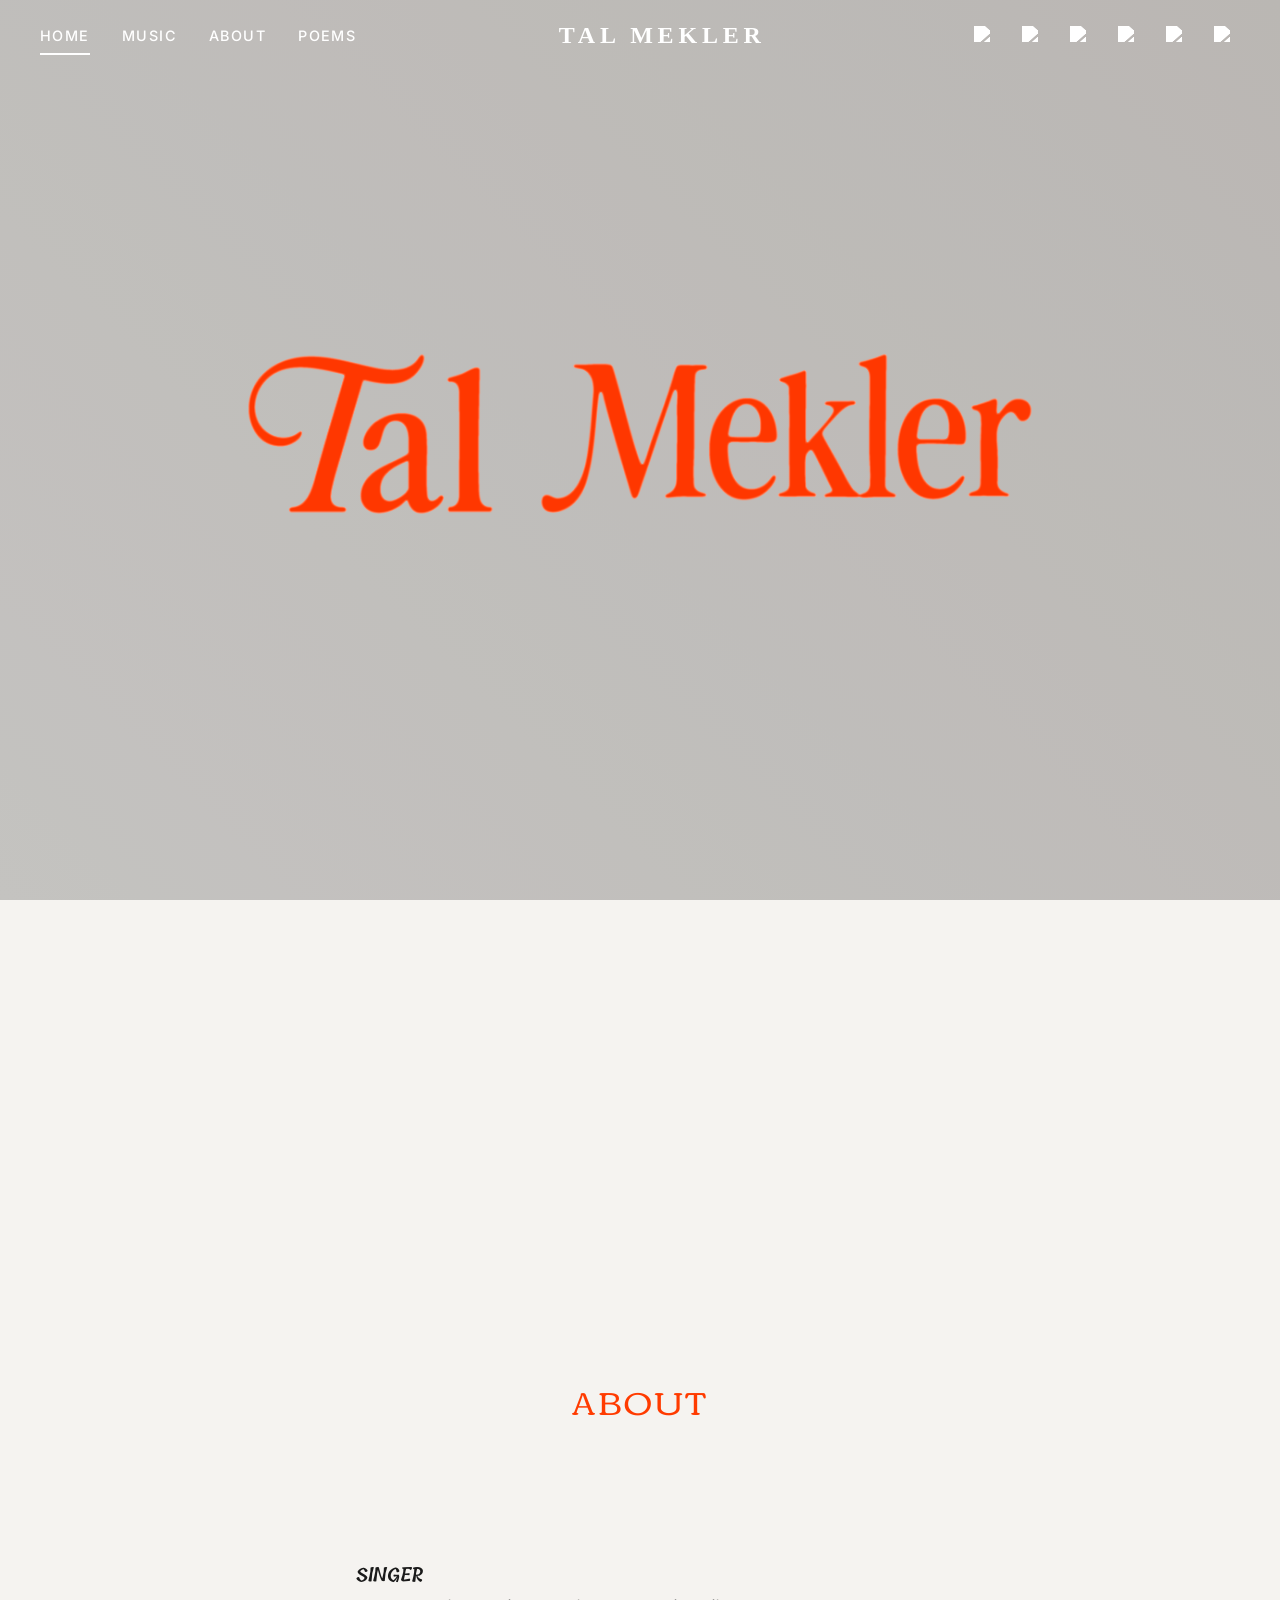
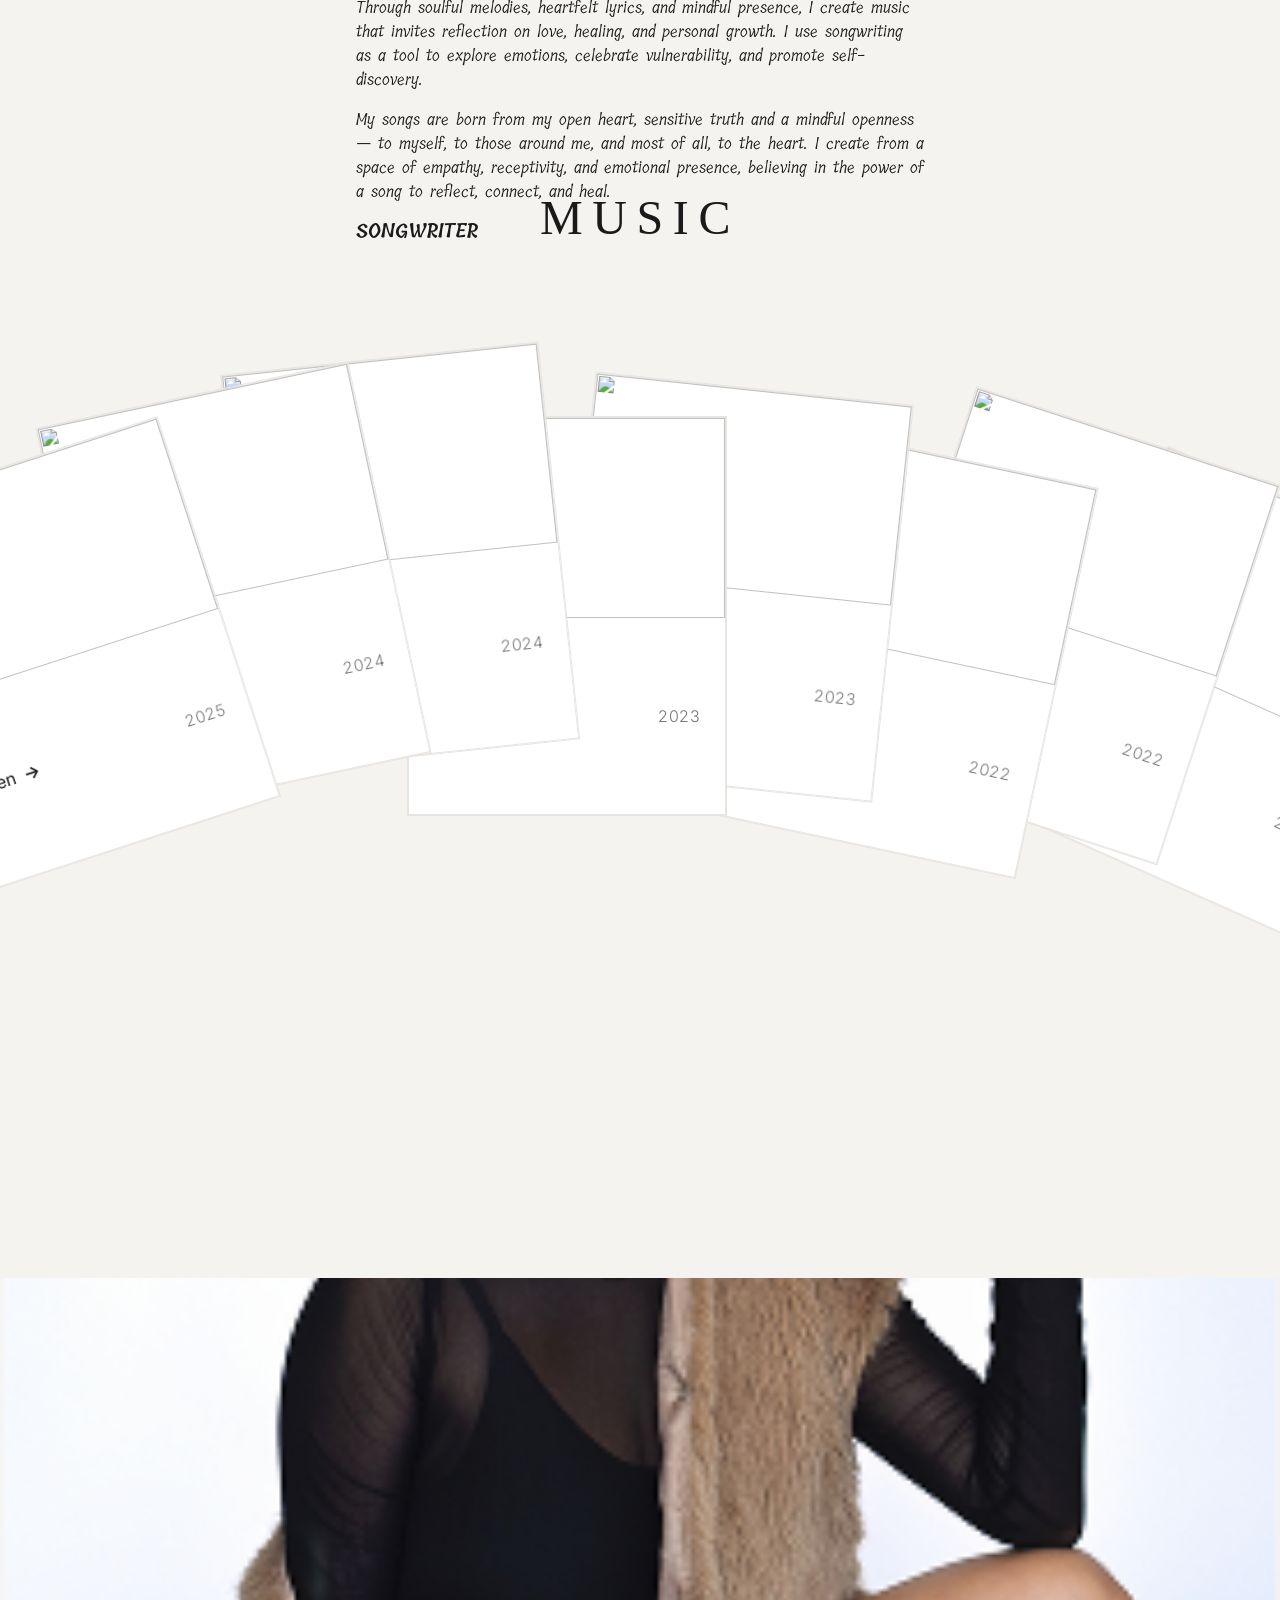
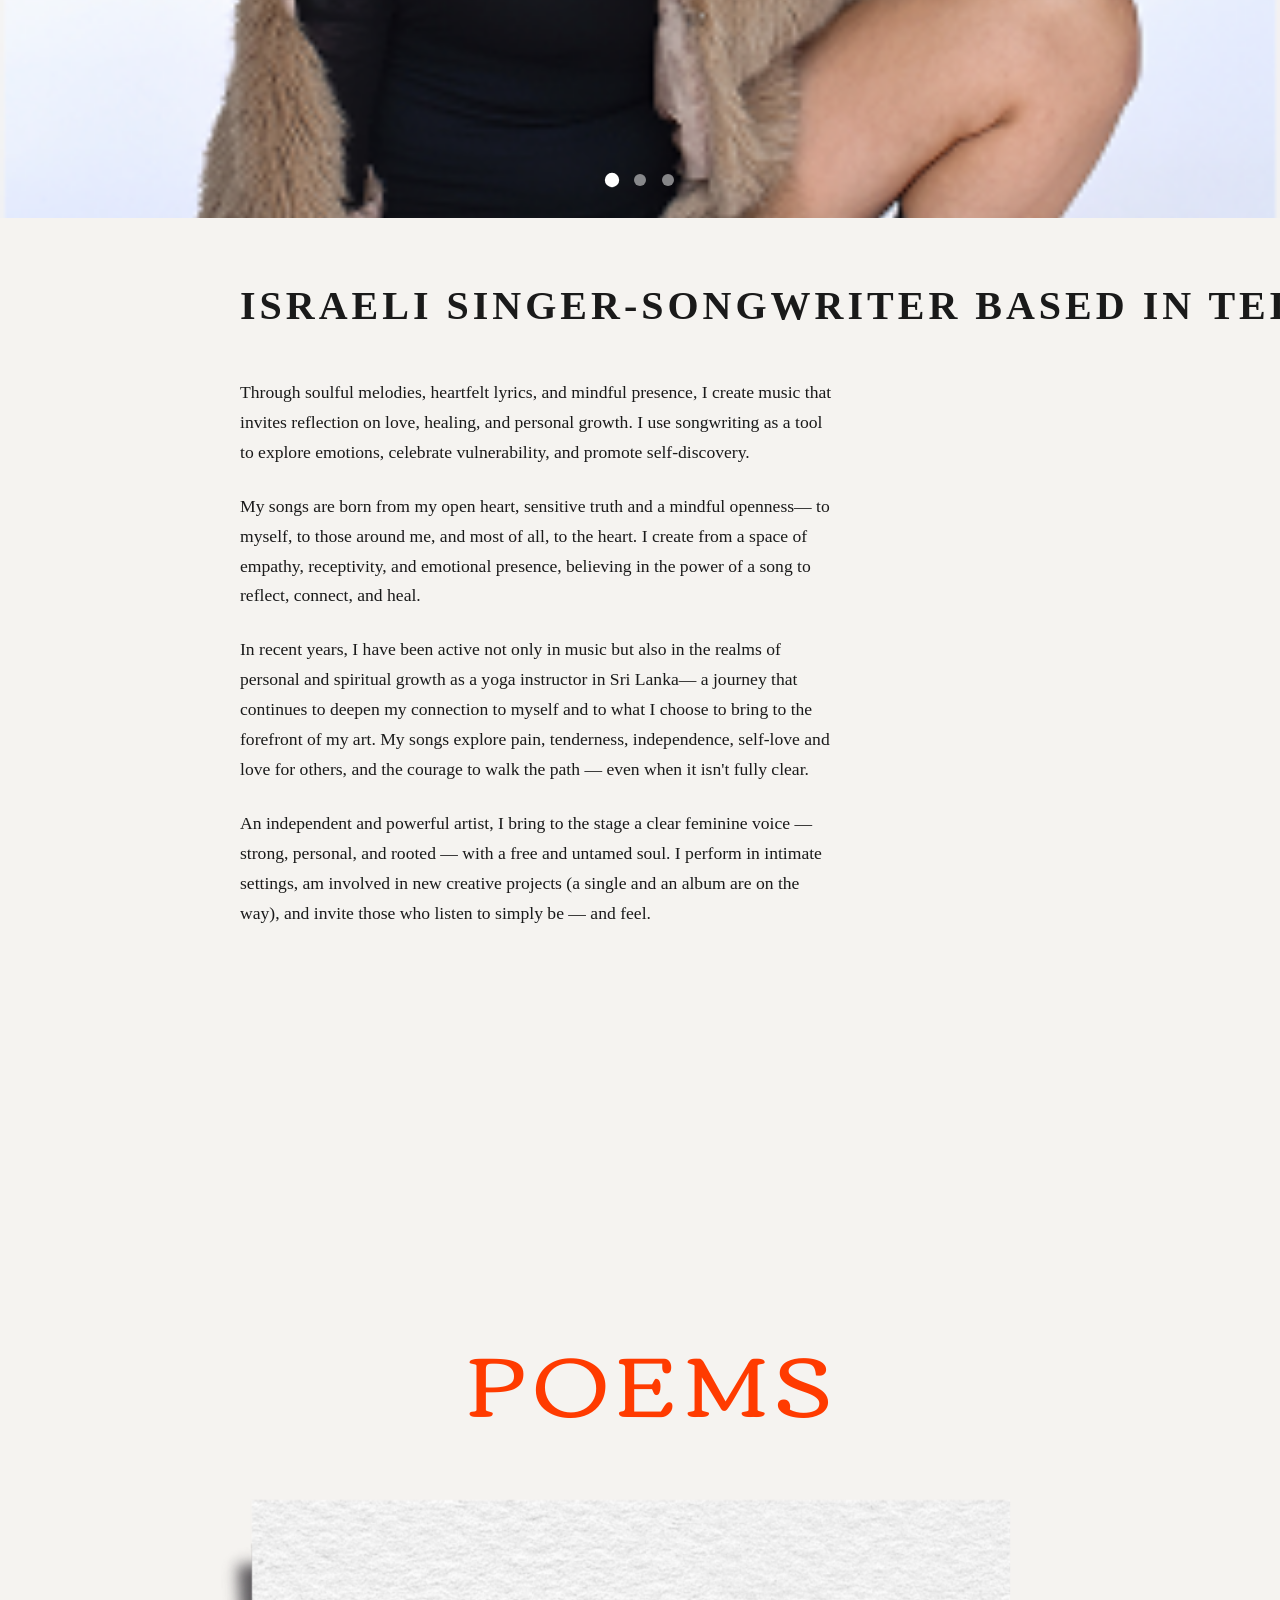
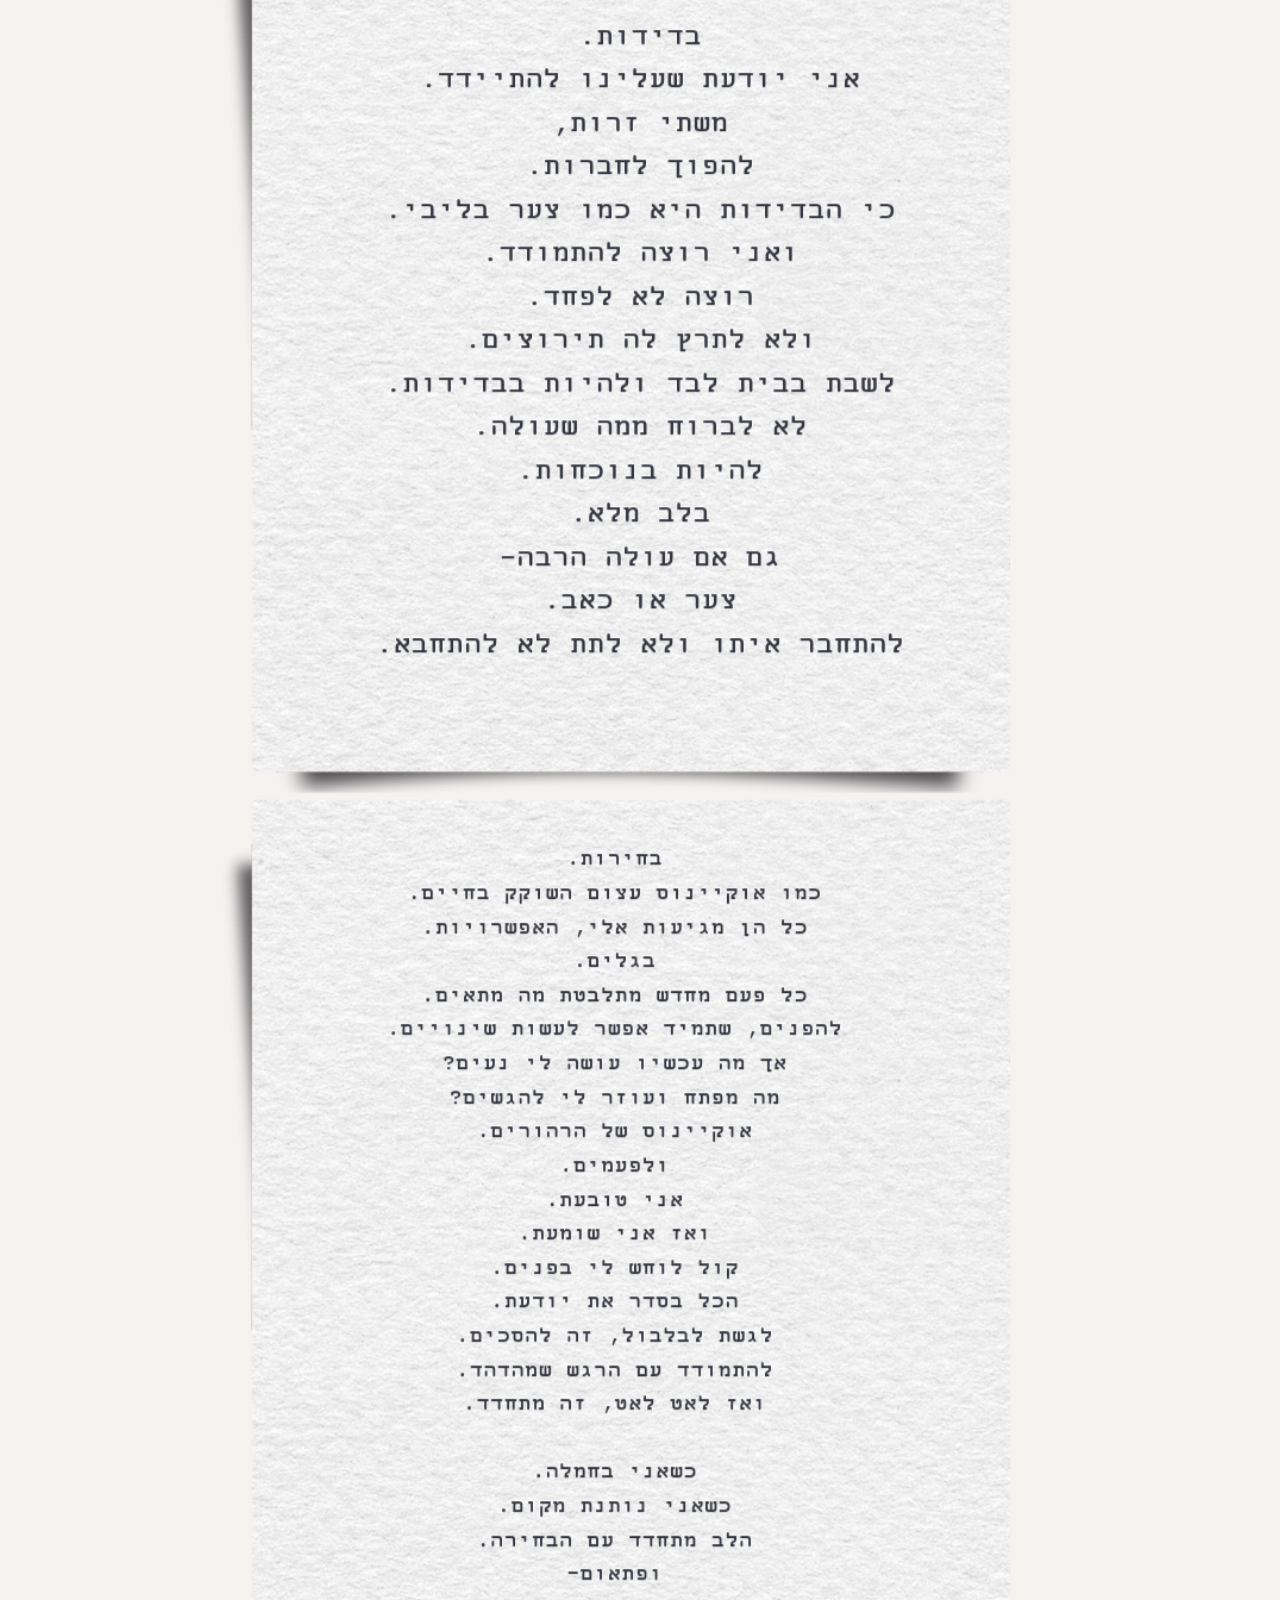
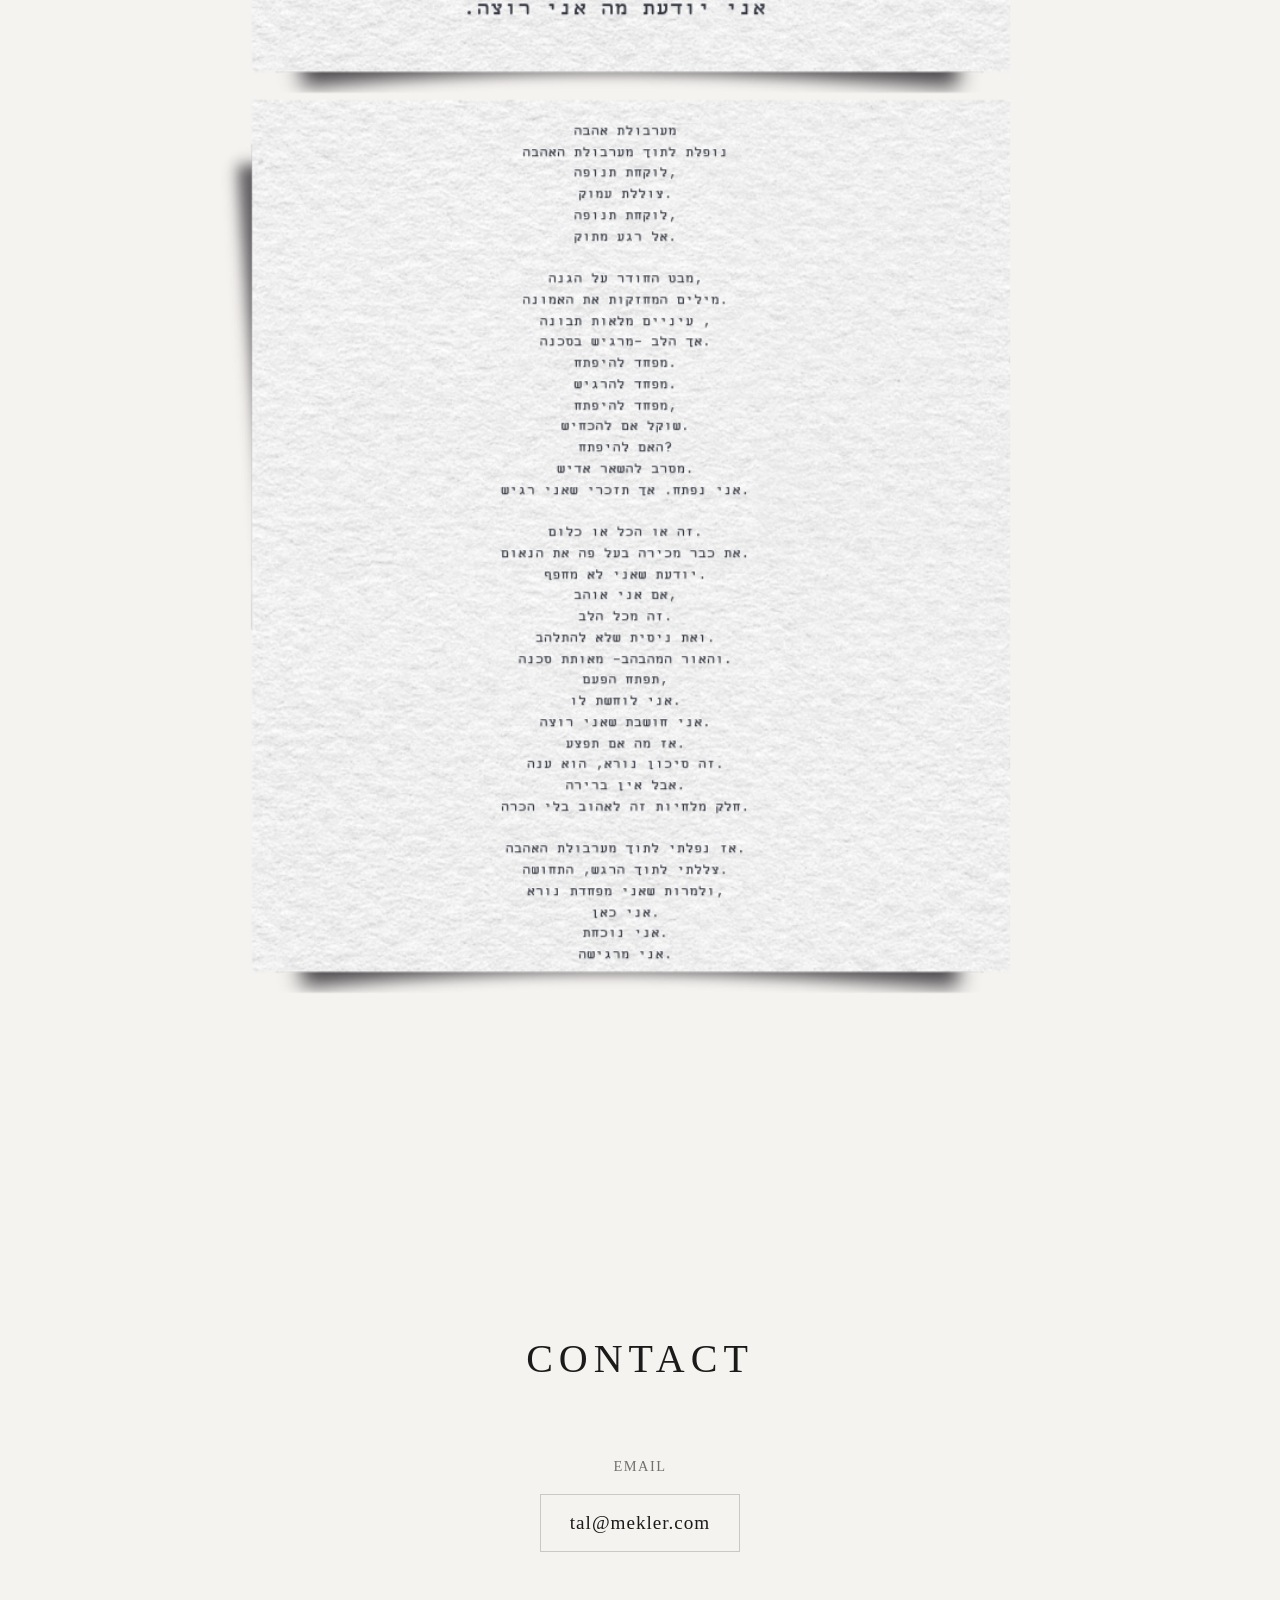
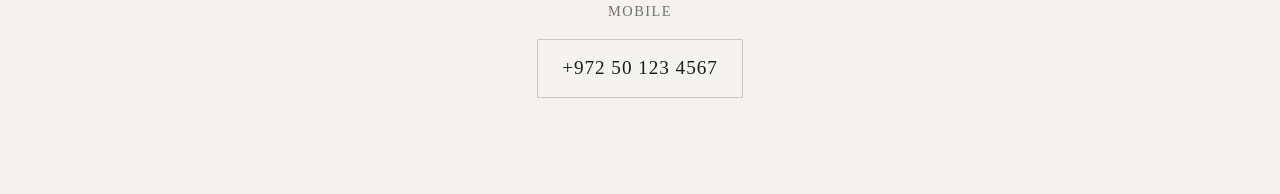
==== index.html @ 90248265 "Add mobile about section with carousel and text styling according to specifications" ====
<!DOCTYPE html>
<html lang="en">
<head>
    <meta charset="UTF-8">
    <meta name="viewport" content="width=device-width, initial-scale=1.0">
    <title>freddy piza - Official Website</title>
    <!-- Updated title for automatic deployment test -->
    <link rel="stylesheet" href="styles.css">
    <link rel="preconnect" href="https://fonts.googleapis.com">
    <link rel="preconnect" href="https://fonts.gstatic.com" crossorigin>
    <link href="https://fonts.googleapis.com/css2?family=Inter:wght@300;400;500;600&display=swap" rel="stylesheet">
    <link href="https://fonts.googleapis.com/css2?family=Corben:wght@400;700&display=swap" rel="stylesheet">
    <link href="https://fonts.googleapis.com/css2?family=Tillana:wght@400;500;600;700&display=swap" rel="stylesheet">
    <link rel="icon" href="data:image/svg+xml,<svg xmlns='http://www.w3.org/2000/svg' viewBox='0 0 100 100'><text y='0.9em' font-size='90'>🎵</text></svg>">
    <!-- Critical hero image preloading -->
    <link rel="preload" href="./hero image/hero.svg" as="image" type="image/svg+xml" fetchpriority="high">
    <link rel="dns-prefetch" href="https://cdn.prod.website-files.com">
    <link rel="dns-prefetch" href="https://fonts.googleapis.com">
    <link rel="dns-prefetch" href="https://fonts.gstatic.com">
    <!-- Critical CSS for immediate hero display -->
    <style>
        .hero-image {
            height: 100vh;
            position: sticky;
            top: 0;
            background-image: url("./hero image/hero.svg");
            background-position: center;
            background-repeat: no-repeat;
            background-size: cover;
            display: flex;
            flex-direction: column;
            justify-content: center;
            align-items: center;
            z-index: 1;
            opacity: 1;
            will-change: auto;
            transform: translateZ(0);
            backface-visibility: hidden;
            /* Ensure immediate rendering */
            contain: layout style paint;
            isolation: isolate;
        }
        .hero-content {
            display: flex;
            flex-direction: column;
            align-items: center;
            justify-content: center;
            height: 100%;
            width: 100%;
            z-index: 3;
            position: relative;
            opacity: 1;
            transform: translate3d(0px, 0px, 0px) scale3d(1, 1, 1) rotateX(0deg) rotateY(0deg) rotateZ(0deg) skew(0deg, 0deg);
        }
        /* Ensure hero image is always visible */
        .hero-section {
            height: 150vh;
            position: relative;
            overflow: hidden;
        }
    </style>
</head>
<body>
    <!-- Sticky Navigation Bar -->
    <nav class="sticky-nav">
        <div class="nav-container">
            <div class="nav-left">
                <a href="#home" class="nav-link active">Home</a>
                <a href="#MUSIC" class="nav-link">Music</a>
                <a href="#about" class="nav-link">About</a>
                <a href="#poems" class="nav-link">Poems</a>
            </div>
            <div class="nav-center">
                <h1 class="artist-name">TAL MEKLER</h1>
            </div>
            <div class="nav-right">
                <a href="#" class="social-icon">
                    <img src="https://cdn.prod.website-files.com/65c639f68821fe3493c0df19/65c6679f077d747b90c12fae_instagram_icon.svg" alt="Instagram">
                </a>
                <a href="#" class="social-icon">
                    <img src="https://cdn.prod.website-files.com/65c639f68821fe3493c0df19/65c6677b2229a32dd13d156b_twitter_icon.svg" alt="Twitter">
                </a>
                <a href="#" class="social-icon">
                    <img src="https://cdn.prod.website-files.com/65c639f68821fe3493c0df19/65c6675044930d0d61b9eba4_facebook_icon.svg" alt="Facebook">
                </a>
                <a href="#" class="social-icon">
                    <img src="https://cdn.prod.website-files.com/65c639f68821fe3493c0df19/65c6677fddd641520764af61_spotify_icon.svg" alt="Spotify">
                </a>
                <a href="#" class="social-icon">
                    <img src="https://cdn.prod.website-files.com/65c639f68821fe3493c0df19/65c6677bf9d5255453602b91_itunes_icon.svg" alt="Apple Music">
                </a>
                <a href="#" class="social-icon">
                    <img src="https://cdn.prod.website-files.com/65c639f68821fe3493c0df19/65cc7f2409715875dcc1045e_youtube_icon.svg" alt="YouTube">
                </a>
            </div>
        </div>
    </nav>

    <!-- Mobile Hamburger Menu - Moved outside hero section -->
    <div class="mobile-menu-toggle">
        <div class="hamburger">
            <span></span>
            <span></span>
            <span></span>
        </div>
    </div>
    
    <!-- Mobile Menu Overlay -->
    <div class="mobile-menu-overlay">
        <div class="mobile-menu-content">
            <a href="#MUSIC" class="mobile-nav-link">MUSIC</a>
            <a href="#about" class="mobile-nav-link">ABOUT</a>
            <a href="#poems" class="mobile-nav-link">POEMS</a>
            <a href="#contact" class="mobile-nav-link">CONTACT</a>
        </div>
    </div>

    <div class="hero-section" id="home">
        <div class="hero-image">
            <div class="hero-content">
                <img src="./Logo/SVG/Asset 1.svg" alt="Logo" class="hero-logo">
            </div>
        </div>
    </div>

    <!-- Removed spacer to bring music section closer -->

    <div class="content-section">
        <!-- New Clean Mobile Music Section - MOVED OUTSIDE -->
        <div class="mobile-music-section">
            <h2 class="mobile-music-title">MUSIC</h2>
            <div class="mobile-music-grid">
                
                <div class="mobile-music-card">
                    <a href="https://open.spotify.com/album/5uRY0boZn48gDio0ASlgI0" target="_blank">
                        <img src="https://cdn.prod.website-files.com/62e02f1962b5dd5bf1c2ba38/66b60ed0fb0e20c09609bb0e_CH-96Months-Front-web.jpg" alt="96 Months Album">
                    </a>
                </div>
                <div class="mobile-music-card">
                    <a href="https://open.spotify.com/album/3VI38DDpgfFMVPrUi69V5B" target="_blank">
                        <img src="https://cdn.prod.website-files.com/62e02f1962b5dd5bf1c2ba38/66a23d4f067ebc818bfc2ad9_lovers-past-life.jpg" alt="Lovers Past Life Album">
                    </a>
                </div>
                <div class="mobile-music-card">
                    <a href="https://open.spotify.com/album/3XDtRvXV5DR1xZfvcneG2C" target="_blank">
                        <img src="https://cdn.prod.website-files.com/62e02f1962b5dd5bf1c2ba38/64c3c1a626d94eb6dff74bb5_CH-Desire-Art-Master.jpg" alt="Desire Album">
                    </a>
                </div>
                <div class="mobile-music-card">
                    <a href="https://open.spotify.com/album/22UyygZceCIfoE0RhENgKx?referral=labelaffiliate&utm_source=1011lwCJzWy4&utm_medium=Sony_SonyMusicUK&utm_campaign=labelaffiliate" target="_blank">
                        <img src="https://cdn.prod.website-files.com/62e02f1962b5dd5bf1c2ba38/640a94156a37cb39fc084686_CH-Miracle-Art-Website.jpg" alt="Miracle Album">
                    </a>
                </div>
                <div class="mobile-music-card">
                    <a href="https://linkfire.prf.hn/click/camref:1100lpG3g/pubref:Calvin+Harris%3BCalvinHarris.lnk.to%2FFWBV2%3B8f7439d4ab8691a738017bd5554865b2/sportifyurl:http%3A%2F%2Fopen.spotify.com%2Falbum%2F49DV9eFp2xTdtO7veew5xS/destination:http%3A%2F%2Fopen.spotify.com%2Falbum%2F49DV9eFp2xTdtO7veew5xS" target="_blank">
                        <img src="https://cdn.prod.website-files.com/62e02f1962b5dd5bf1c2ba38/62ed4a4010b38564596c2885_FWB2.png" alt="FWB2 Album">
                    </a>
                </div>
                <div class="mobile-music-card">
                    <a href="https://linkfire.prf.hn/click/camref:1011lkZcx/pubref:Calvin+Harris%3BCalvinHarris.lnk.to%2FObsessed%3B1f7eaec7dce02aeafb8aba5a57ffcdf4/sportifyurl:http%3A%2F%2Fopen.spotify.com%2Ftrack%2F0b5CzUhyShYuDdtW5J4wm2/destination:http%3A%2F%2Fopen.spotify.com%2Ftrack%2F0b5CzUhyShYuDdtW5J4wm2" target="_blank">
                        <img src="https://cdn.prod.website-files.com/62e02f1962b5dd5bf1c2ba38/62ed4a4010b38564596c2885_FWB2.png" alt="Obsessed Track">
                    </a>
                </div>
                <div class="mobile-music-card">
                    <a href="https://linkfire.prf.hn/click/camref:1100lpG3g/pubref:Normani%3BCalvinHarris.lnk.to%2FNewToYou%3B3f234c822caa4415ad546960d3e085d3/sportifyurl:https%3A%2F%2Fopen.spotify.com%2Ftrack%2F22PTmk4mzAVi92WiQPAcFp%3Fsi%3DG1DJsu7oRHONfrETUL8u0g/destination:https%3A%2F%2Fopen.spotify.com%2Ftrack%2F22PTmk4mzAVi92WiQPAcFp%3Fsi%3DG1DJsu7oRHONfrETUL8u0g" target="_blank">
                        <img src="https://cdn.prod.website-files.com/62e02f1962b5dd5bf1c2ba38/62ed47b2fce10e1b204f0068_new-to-you.jpg" alt="New To You Track">
                    </a>
                </div>
            </div>
        </div>
        
        <!-- Mobile About Section -->
        <div class="mobile-about-section">
            <h2 class="mobile-about-title">ABOUT</h2>
            <div class="mobile-about-carousel">
                <div class="mobile-carousel-container">
                    <div class="mobile-carousel-slide active">
                        <img src="about section/IMG_2034.png" loading="lazy" alt="Tal Mekler portrait" class="mobile-carousel-image">
                    </div>
                    <div class="mobile-carousel-slide">
                        <img src="about section/IMG_2038.png" loading="lazy" alt="Tal Mekler performing" class="mobile-carousel-image">
                    </div>
                    <div class="mobile-carousel-slide">
                        <img src="about section/IMG_2047.png" loading="lazy" alt="Tal Mekler artistic shot" class="mobile-carousel-image">
                    </div>
                </div>
                <div class="mobile-carousel-dots">
                    <span class="mobile-dot active" data-slide="0"></span>
                    <span class="mobile-dot" data-slide="1"></span>
                    <span class="mobile-dot" data-slide="2"></span>
                </div>
            </div>
            <div class="mobile-about-text">
                <h3 class="mobile-about-subtitle">SINGER</h3>
                <p>Through soulful melodies, heartfelt lyrics, and mindful presence, I create music that invites reflection on love, healing, and personal growth. I use songwriting as a tool to explore emotions, celebrate vulnerability, and promote self-discovery.</p>
                <p>My songs are born from my open heart, sensitive truth and a mindful openness— to myself, to those around me, and most of all, to the heart. I create from a space of empathy, receptivity, and emotional presence, believing in the power of a song to reflect, connect, and heal.</p>
                <h3 class="mobile-about-subtitle">SONGWRITER</h3>
            </div>
        </div>
        
        <div class="music-section-wrapper">
            <div id="MUSIC" class="music-container">
                <div class="div-block-96">
                    <h2 class="music-title">MUSIC</h2>
                </div>
                <div class="card-outer-container w-dyn-list">
                    <div role="list" class="container w-dyn-items">
                        <div role="listitem" class="card w-dyn-item" style="translate: none; rotate: none; scale: none; transform: translate(-1.244%, 1.7622%) rotate(-0.650109deg);">
                            <div class="content" style="translate: none; rotate: none; scale: none; transform: translate(0px, 0px);">
                                <a href="https://open.spotify.com/album/5awEnPUdqgYwqsc33hPk52?si=yfVe29S4SW2D4seohRyWgQ" target="_blank" class="link-block-38 w-inline-block">
                                    <img src="https://cdn.prod.website-files.com/62e02f1962b5dd5bf1c2ba38/681dfe84481a90cd0098d8c1_ch-blessings-web.jpg" loading="lazy" alt="" class="image-45">
                                </a>
                                <div class="div-block-89">
                                    <a href="https://open.spotify.com/album/5awEnPUdqgYwqsc33hPk52?si=yfVe29S4SW2D4seohRyWgQ" class="new-nav-link big music">listen <strong>→</strong></a>
                                    <div class="new-nav-link date">2025</div>
                                </div>
                            </div>
                        </div>
                        <div role="listitem" class="card w-dyn-item" style="translate: none; rotate: none; scale: none; transform: translate(3.0589%, -1.3484%) rotate(2.06635deg);">
                            <div class="content" style="translate: none; rotate: none; scale: none; transform: translate(0px, 0px);">
                                <a href="https://open.spotify.com/album/5uRY0boZn48gDio0ASlgI0" target="_blank" class="link-block-38 w-inline-block">
                                    <img src="https://cdn.prod.website-files.com/62e02f1962b5dd5bf1c2ba38/66b60ed0fb0e20c09609bb0e_CH-96Months-Front-web.jpg" loading="lazy" alt="" class="image-45">
                                </a>
                                <div class="div-block-89">
                                    <a href="https://open.spotify.com/album/5uRY0boZn48gDio0ASlgI0" class="new-nav-link big music">listen <strong>→</strong></a>
                                    <div class="new-nav-link date">2024</div>
                                </div>
                            </div>
                        </div>
                        <div role="listitem" class="card w-dyn-item" style="translate: none; rotate: none; scale: none; transform: translate(3.9454%, -0.7539%) rotate(-6.5853deg);">
                            <div class="content" style="translate: none; rotate: none; scale: none; transform: translate(0px, 0px);">
                                <a href="https://open.spotify.com/album/3VI38DDpgfFMVPrUi69V5B" target="_blank" class="link-block-38 w-inline-block">
                                    <img src="https://cdn.prod.website-files.com/62e02f1962b5dd5bf1c2ba38/66a23d4f067ebc818bfc2ad9_lovers-past-life.jpg" loading="lazy" alt="" class="image-45">
                                </a>
                                <div class="div-block-89">
                                    <a href="https://open.spotify.com/album/3VI38DDpgfFMVPrUi69V5B" class="new-nav-link big music">listen <strong>→</strong></a>
                                    <div class="new-nav-link date">2024</div>
                                </div>
                            </div>
                        </div>
                        <div role="listitem" class="card w-dyn-item" style="translate: none; rotate: none; scale: none; transform: translate(-3.1916%, 1.9677%) rotate(-2.2461deg);">
                            <div class="content" style="translate: none; rotate: none; scale: none; transform: translate(0px, 0px);">
                                <a href="https://open.spotify.com/album/3XDtRvXV5DR1xZfvcneG2C" target="_blank" class="link-block-38 w-inline-block">
                                    <img src="https://cdn.prod.website-files.com/62e02f1962b5dd5bf1c2ba38/64c3c1a626d94eb6dff74bb5_CH-Desire-Art-Master.jpg" loading="lazy" alt="" class="image-45">
                                </a>
                                <div class="div-block-89">
                                    <a href="https://open.spotify.com/album/3XDtRvXV5DR1xZfvcneG2C" class="new-nav-link big music">listen <strong>→</strong></a>
                                    <div class="new-nav-link date">2023</div>
                                </div>
                            </div>
                        </div>
                        <div role="listitem" class="card w-dyn-item" style="translate: none; rotate: none; scale: none; transform: translate(3.6133%, 1.8704%) rotate(-3.48378deg);">
                            <div class="content" style="translate: none; rotate: none; scale: none; transform: translate(0px, 0px);">
                                <a href="https://open.spotify.com/album/22UyygZceCIfoE0RhENgKx?referral=labelaffiliate&utm_source=1011lwCJzWy4&utm_medium=Sony_SonyMusicUK&utm_campaign=labelaffiliate" target="_blank" class="link-block-38 w-inline-block">
                                    <img src="https://cdn.prod.website-files.com/62e02f1962b5dd5bf1c2ba38/640a94156a37cb39fc084686_CH-Miracle-Art-Website.jpg" loading="lazy" alt="" class="image-45">
                                </a>
                                <div class="div-block-89">
                                    <a href="https://open.spotify.com/album/22UyygZceCIfoE0RhENgKx?referral=labelaffiliate&utm_source=1011lwCJzWy4&utm_medium=Sony_SonyMusicUK&utm_campaign=labelaffiliate" class="new-nav-link big music">listen <strong>→</strong></a>
                                    <div class="new-nav-link date">2023</div>
                                </div>
                            </div>
                        </div>
                        <div role="listitem" class="card w-dyn-item" style="translate: none; rotate: none; scale: none; transform: translate(-2.6412%, -3.9468%) rotate(-6.68936deg);">
                            <div class="content" style="translate: none; rotate: none; scale: none; transform: translate(0px, 0px);">
                                <a href="https://linkfire.prf.hn/click/camref:1100lpG3g/pubref:Calvin+Harris%3BCalvinHarris.lnk.to%2FFWBV2%3B8f7439d4ab8691a738017bd5554865b2/sportifyurl:http%3A%2F%2Fopen.spotify.com%2Falbum%2F49DV9eFp2xTdtO7veew5xS/destination:http%3A%2F%2Fopen.spotify.com%2Falbum%2F49DV9eFp2xTdtO7veew5xS" target="_blank" class="link-block-38 w-inline-block">
                                    <img src="https://cdn.prod.website-files.com/62e02f1962b5dd5bf1c2ba38/62ed4a4010b38564596c2885_FWB2.png" loading="lazy" alt="" class="image-45">
                                </a>
                                <div class="div-block-89">
                                    <a href="https://linkfire.prf.hn/click/camref:1100lpG3g/pubref:Calvin+Harris%3BCalvinHarris.lnk.to%2FFWBV2%3B8f7439d4ab8691a738017bd5554865b2/sportifyurl:http%3A%2F%2Fopen.spotify.com%2Falbum%2F49DV9eFp2xTdtO7veew5xS/destination:http%3A%2F%2Fopen.spotify.com%2Falbum%2F49DV9eFp2xTdtO7veew5xS" class="new-nav-link big music">listen <strong>→</strong></a>
                                    <div class="new-nav-link date">2022</div>
                                </div>
                            </div>
                        </div>
                        <div role="listitem" class="card w-dyn-item" style="translate: none; rotate: none; scale: none; transform: translate(2.3799%, -2.7872%) rotate(5.262deg);">
                            <div class="content" style="translate: none; rotate: none; scale: none; transform: translate(0px, 0px);">
                                <a href="https://linkfire.prf.hn/click/camref:1011lkZcx/pubref:Calvin+Harris%3BCalvinHarris.lnk.to%2FObsessed%3B1f7eaec7dce02aeafb8aba5a57ffcdf4/sportifyurl:http%3A%2F%2Fopen.spotify.com%2Ftrack%2F0b5CzUhyShYuDdtW5J4wm2/destination:http%3A%2F%2Fopen.spotify.com%2Ftrack%2F0b5CzUhyShYuDdtW5J4wm2" target="_blank" class="link-block-38 w-inline-block">
                                    <img src="https://cdn.prod.website-files.com/62e02f1962b5dd5bf1c2ba38/62ed4a4010b38564596c2885_FWB2.png" loading="lazy" alt="" class="image-45">
                                </a>
                                <div class="div-block-89">
                                    <a href="https://linkfire.prf.hn/click/camref:1011lkZcx/pubref:Calvin+Harris%3BCalvinHarris.lnk.to%2FObsessed%3B1f7eaec7dce02aeafb8aba5a57ffcdf4/sportifyurl:http%3A%2F%2Fopen.spotify.com%2Ftrack%2F0b5CzUhyShYuDdtW5J4wm2/destination:http%3A%2F%2Fopen.spotify.com%2Ftrack%2F0b5CzUhyShYuDdtW5J4wm2" class="new-nav-link big music">listen <strong>→</strong></a>
                                    <div class="new-nav-link date">2022</div>
                                </div>
                            </div>
                        </div>
                        <div role="listitem" class="card w-dyn-item" style="translate: none; rotate: none; scale: none; transform: translate(1.8457%, 0.3532%) rotate(-7.33604deg);">
                            <div class="content" style="translate: none; rotate: none; scale: none; transform: translate(0px, 0px);">
                                <a href="https://linkfire.prf.hn/click/camref:1100lpG3g/pubref:Normani%3BCalvinHarris.lnk.to%2FNewToYou%3B3f234c822caa4415ad546960d3e085d3/sportifyurl:https%3A%2F%2Fopen.spotify.com%2Ftrack%2F22PTmk4mzAVi92WiQPAcFp%3Fsi%3DG1DJsu7oRHONfrETUL8u0g/destination:https%3A%2F%2Fopen.spotify.com%2Ftrack%2F22PTmk4mzAVi92WiQPAcFp%3Fsi%3DG1DJsu7oRHONfrETUL8u0g" target="_blank" class="link-block-38 w-inline-block">
                                    <img src="https://cdn.prod.website-files.com/62e02f1962b5dd5bf1c2ba38/62ed47b2fce10e1b204f0068_new-to-you.jpg" loading="lazy" alt="" class="image-45">
                                </a>
                                <div class="div-block-89">
                                    <a href="https://linkfire.prf.hn/click/camref:1100lpG3g/pubref:Normani%3BCalvinHarris.lnk.to%2FNewToYou%3B3f234c822caa4415ad546960d3e085d3/sportifyurl:https%3A%2F%2Fopen.spotify.com%2Ftrack%2F22PTmk4mzAVi92WiQPAcFp%3Fsi%3DG1DJsu7oRHONfrETUL8u0g/destination:https%3A%2F%2Fopen.spotify.com%2Ftrack%2F22PTmk4mzAVi92WiQPAcFp%3Fsi%3DG1DJsu7oRHONfrETUL8u0g" class="new-nav-link big music">listen <strong>→</strong></a>
                                    <div class="new-nav-link date">2022</div>
                                </div>
                            </div>
                        </div>
                    </div>
                </div>
            </div>
        </div>
    </div>

    <!-- Spacer after music cards -->
    <div class="spacer-15vh"></div>

    <div class="about-section" id="about">
        <!-- Image Carousel Section -->
        <div class="about-carousel">
            <div class="carousel-container">
                <div class="carousel-slide active">
                    <img src="about section/IMG_2034.png" loading="lazy" alt="Tal Mekler portrait" class="carousel-image">
                </div>
                <div class="carousel-slide">
                    <img src="about section/IMG_2038.png" loading="lazy" alt="Tal Mekler performing" class="carousel-image">
                </div>
                <div class="carousel-slide">
                    <img src="about section/IMG_2047.png" loading="lazy" alt="Tal Mekler artistic shot" class="carousel-image">
                </div>
            </div>
            <div class="carousel-dots">
                <span class="dot active" data-slide="0"></span>
                <span class="dot" data-slide="1"></span>
                <span class="dot" data-slide="2"></span>
            </div>
        </div>
        
        <!-- About Text Section -->
        <div class="about-text-section">
            <div class="about-text-container">
                <h2 class="about-headline">ISRAELI SINGER-SONGWRITER BASED IN TEL AVIV</h2>
                <div class="about-content">
                    <div class="about-paragraphs">
                        <p>Through soulful melodies, heartfelt lyrics, and mindful presence, I create music that invites reflection on love, healing, and personal growth. I use songwriting as a tool to explore emotions, celebrate vulnerability, and promote self-discovery.</p>
                        <p>My songs are born from my open heart, sensitive truth and a mindful openness— to myself, to those around me, and most of all, to the heart. I create from a space of empathy, receptivity, and emotional presence, believing in the power of a song to reflect, connect, and heal.</p>
                        <p>In recent years, I have been active not only in music but also in the realms of personal and spiritual growth as a yoga instructor in Sri Lanka— a journey that continues to deepen my connection to myself and to what I choose to bring to the forefront of my art. My songs explore pain, tenderness, independence, self-love and love for others, and the courage to walk the path — even when it isn't fully clear.</p>
                        <p>An independent and powerful artist, I bring to the stage a clear feminine voice — strong, personal, and rooted — with a free and untamed soul. I perform in intimate settings, am involved in new creative projects (a single and an album are on the way), and invite those who listen to simply be — and feel.</p>
                    </div>
                </div>
            </div>
        </div>
    </div>

    <!-- Spacer between about and poems -->
    <div class="spacer-30vh"></div>

    <div class="poems-section" id="poems">
        <div class="poems-header">
            <h2 class="poems-title">POEMS</h2>
        </div>
        <div class="sticky-cards-container">
            <div class="sticky-card">
                <div class="card-content">
                    <img src="poems/poem 1.png" alt="Poem 1" class="poem-image">
                </div>
            </div>
            <div class="sticky-card">
                <div class="card-content">
                    <img src="poems/poem 2.png" alt="Poem 2" class="poem-image">
                </div>
            </div>
            <div class="sticky-card">
                <div class="card-content">
                    <img src="poems/poem 3.png" alt="Poem 3" class="poem-image">
                </div>
            </div>
        </div>
    </div>
    
    <!-- Spacer after poems -->
    <div class="spacer-30vh"></div>
    
    <div class="contact-section" id="contact">
        <div class="contact-content">
            <h2 class="contact-title">CONTACT</h2>
            <div class="contact-info">
                <div class="contact-item">
                    <span class="contact-label">Email</span>
                    <a href="mailto:tal@mekler.com" class="contact-link">tal@mekler.com</a>
                </div>
                <div class="contact-item">
                    <span class="contact-label">Mobile</span>
                    <a href="tel:+972501234567" class="contact-link">+972 50 123 4567</a>
                </div>
            </div>
        </div>
    </div>

    <script>
        // Preload hero image immediately
        const heroImage = new Image();
        heroImage.src = './hero image/hero.svg';
        heroImage.onload = function() {
            // Hero image loaded successfully
            console.log('Hero image loaded successfully');
        };
        heroImage.onerror = function() {
            // Fallback if hero image fails to load
            console.warn('Hero image failed to load, using fallback');
            const heroElement = document.querySelector('.hero-image');
            if (heroElement) {
                heroElement.style.backgroundImage = 'linear-gradient(45deg, #f5f3f0, #e8e4e0)';
            }
        };
        
        // Initialize page when loaded
        document.addEventListener('DOMContentLoaded', function() {
            
            // Navigation scroll effect
            const stickyNav = document.querySelector('.sticky-nav');
            const heroSection = document.querySelector('.hero-section');
            
            function updateNavigation() {
                if (window.pageYOffset > 100) {
                    stickyNav.classList.add('scrolled');
                } else {
                    stickyNav.classList.remove('scrolled');
                }
            }
            
            // Update navigation on scroll
            window.addEventListener('scroll', updateNavigation);
            
            // Initial check
            updateNavigation();
            
            // About Carousel functionality
            const carouselSlides = document.querySelectorAll('.carousel-slide');
            const dots = document.querySelectorAll('.dot');
            let currentSlide = 0;
            
            function showSlide(index) {
                carouselSlides.forEach(slide => slide.classList.remove('active'));
                dots.forEach(dot => dot.classList.remove('active'));
                
                carouselSlides[index].classList.add('active');
                dots[index].classList.add('active');
                currentSlide = index;
            }
            
            // Dot click handlers
            dots.forEach((dot, index) => {
                dot.addEventListener('click', () => {
                    showSlide(index);
                });
            });
            
            // Auto-advance carousel
            setInterval(() => {
                const nextSlide = (currentSlide + 1) % carouselSlides.length;
                showSlide(nextSlide);
            }, 3000); // Changed to 3 seconds for faster transitions
            
            // Mobile About Carousel functionality
            const mobileCarouselSlides = document.querySelectorAll('.mobile-carousel-slide');
            const mobileDots = document.querySelectorAll('.mobile-dot');
            let mobileCurrentSlide = 0;
            
            function showMobileSlide(index) {
                mobileCarouselSlides.forEach(slide => slide.classList.remove('active'));
                mobileDots.forEach(dot => dot.classList.remove('active'));
                
                mobileCarouselSlides[index].classList.add('active');
                mobileDots[index].classList.add('active');
                mobileCurrentSlide = index;
            }
            
            // Mobile dot click handlers
            mobileDots.forEach((dot, index) => {
                dot.addEventListener('click', () => {
                    showMobileSlide(index);
                });
            });
            
            // Auto-advance mobile carousel
            setInterval(() => {
                const nextSlide = (mobileCurrentSlide + 1) % mobileCarouselSlides.length;
                showMobileSlide(nextSlide);
            }, 3000);
            
            // Hero scroll fade effect
            const heroContent = document.querySelector('.hero-content');
            const heroImage = document.querySelector('.hero-image');
            
            // Mobile menu functionality
            const mobileMenuToggle = document.querySelector('.mobile-menu-toggle');
            const mobileMenuOverlay = document.querySelector('.mobile-menu-overlay');
            const mobileNavLinks = document.querySelectorAll('.mobile-nav-link');
            
            if (mobileMenuToggle && mobileMenuOverlay) {
                mobileMenuToggle.addEventListener('click', function() {
                    mobileMenuToggle.classList.toggle('active');
                    mobileMenuOverlay.classList.toggle('active');
                });
                
                // Close menu when clicking on a link
                mobileNavLinks.forEach(link => {
                    link.addEventListener('click', function() {
                        mobileMenuToggle.classList.remove('active');
                        mobileMenuOverlay.classList.remove('active');
                    });
                });
                
                // Close menu when clicking outside
                mobileMenuOverlay.addEventListener('click', function(e) {
                    if (e.target === mobileMenuOverlay) {
                        mobileMenuToggle.classList.remove('active');
                        mobileMenuOverlay.classList.remove('active');
                    }
                });
            }
            
            // Sticky cards are handled by CSS only - no JavaScript needed
            
            // Set initial state - no fade on page load
            if (heroContent) {
                heroContent.style.opacity = '1';
                heroContent.style.transform = 'translate3d(0px, 0px, 0px) scale3d(1, 1, 1) rotateX(0deg) rotateY(0deg) rotateZ(0deg) skew(0deg, 0deg)';
            }
            
            if (heroImage) {
                heroImage.style.opacity = '1';
            }
            

            
            window.addEventListener('scroll', function() {
                const scrollTop = window.pageYOffset || document.documentElement.scrollTop;
                const windowHeight = window.innerHeight;
                
                // Only apply fade effect on desktop
                if (window.innerWidth > 768) {
                    // Hero fade effect with very small scroll range
                    const maxScroll = windowHeight * 0.2; // Very small scroll range
                    const fadeProgress = Math.min(scrollTop / maxScroll, 1);
                    const opacity = 1 - fadeProgress;
                    const translateY = scrollTop * 0.1; // Minimal movement
                    
                    if (heroContent) {
                        heroContent.style.opacity = opacity;
                        heroContent.style.transform = `translate3d(0px, ${translateY}px, 0px) scale3d(1, 1, 1) rotateX(0deg) rotateY(0deg) rotateZ(0deg) skew(0deg, 0deg)`;
                    }
                    
                    if (heroImage) {
                        heroImage.style.opacity = opacity;
                    }
                }
            });
        });
    </script>
    

</body>
</html>
---- styles.css ----
/* Reset and basic styles */
* {
    margin: 0;
    padding: 0;
    box-sizing: border-box;
}

body {
    font-family: 'Inter', -apple-system, BlinkMacSystemFont, 'Segoe UI', Roboto, Oxygen, Ubuntu, Cantarell, sans-serif;
    line-height: 1.6;
    position: relative;
    overflow-x: hidden;
    background: #f5f3f0;
    color: #1a1a1a;
}

/* Sticky Navigation Bar */
.sticky-nav {
    position: fixed;
    top: 0;
    left: 0;
    right: 0;
    background: transparent;
    backdrop-filter: none;
    z-index: 1000;
    padding: 1rem 2rem;
    border-bottom: none;
    transition: all 0.3s ease;
}

.sticky-nav.scrolled {
    background: rgba(0, 0, 0, 0.95);
    backdrop-filter: blur(10px);
    border-bottom: 1px solid rgba(255, 255, 255, 0.1);
}

.nav-container {
    display: flex;
    justify-content: space-between;
    align-items: center;
    max-width: 1200px;
    margin: 0 auto;
}

.nav-left {
    display: flex;
    gap: 2rem;
    align-items: center;
}

.nav-link {
    color: #fff;
    text-decoration: none;
    font-size: 0.9rem;
    font-weight: 500;
    text-transform: uppercase;
    letter-spacing: 0.1em;
    transition: all 0.3s ease;
    position: relative;
    padding: 0.5rem 0;
}

.sticky-nav.scrolled .nav-link {
    color: #fff;
}

.nav-link::after {
    content: '';
    position: absolute;
    bottom: 0;
    left: 0;
    width: 0;
    height: 2px;
    background: #fff;
    transition: width 0.3s ease;
}

.sticky-nav.scrolled .nav-link::after {
    background: #fff;
}

.nav-link:hover::after,
.nav-link.active::after {
    width: 100%;
}

.nav-center {
    flex: 1;
    text-align: center;
}

.artist-name {
    font-size: 1.5rem;
    font-weight: 600;
    color: #fff;
    text-transform: uppercase;
    letter-spacing: 0.2em;
    margin: 0;
    font-family: 'Times New Roman', Times, serif;
    transition: all 0.3s ease;
}

.sticky-nav.scrolled .artist-name {
    color: #fff;
}

.nav-right {
    display: flex;
    gap: 1rem;
    align-items: center;
}

.social-icon {
    display: flex;
    align-items: center;
    justify-content: center;
    width: 32px;
    height: 32px;
    border-radius: 50%;
    background: transparent;
    transition: all 0.3s ease;
    padding: 6px;
}

.social-icon:hover {
    background: rgba(26, 26, 26, 0.1);
    transform: translateY(-2px);
}

.social-icon img {
    width: 20px;
    height: 20px;
    filter: brightness(0) saturate(100%) invert(100%) sepia(0%) saturate(0%) hue-rotate(0deg) brightness(100%) contrast(100%);
    transition: all 0.3s ease;
}

.sticky-nav.scrolled .social-icon img {
    filter: brightness(0) saturate(100%) invert(100%) sepia(0%) saturate(0%) hue-rotate(0deg) brightness(100%) contrast(100%);
}

.social-icon:hover img {
    transform: scale(1.1);
}


/* Hero Section - Compact height with alternative fade */
.hero-section {
    height: 150vh;
    position: relative;
    overflow: hidden;
}

/* Mobile: Keep compact height */
@media (max-width: 768px) {
    .hero-section {
        height: 100vh;
    }
    
    /* Disable fade effect on mobile to make it more compact */
    .hero-content {
        opacity: 1 !important;
        transform: none !important;
    }
    
    .hero-image {
        opacity: 1 !important;
    }
    
    /* Position mobile music section closer to hero */
    .mobile-music-section {
        top: 80vh;
    }
    
    /* Show mobile menu toggle */
    .mobile-menu-toggle {
        display: block;
    }
    
    /* Hide desktop navigation on mobile */
    .hero-navigation {
        display: none;
    }
    
    /* Mobile menu styles */
    .mobile-nav-link {
        font-size: 1.5rem;
        padding: 0.8rem 1.5rem;
    }
}

/* Hero Image - sticky positioning keeps it in place */
.hero-image {
    height: 100vh;
    position: sticky;
    top: 0;
    background-image: url("./hero image/hero.svg");
    background-position: center;
    background-repeat: no-repeat;
    background-size: cover;
    display: flex;
    flex-direction: column;
    justify-content: center;
    align-items: center;
    z-index: 1;
    opacity: 1;
    /* Ensure immediate display */
    will-change: auto;
    transform: translateZ(0);
    backface-visibility: hidden;
}

/* Mobile: Make hero image smaller */
@media (max-width: 768px) {
    .hero-image {
        height: 80vh;
    }
}

.hero-image::before {
    content: '';
    position: absolute;
    top: 0;
    left: 0;
    right: 0;
    bottom: 0;
    background: rgba(0, 0, 0, 0.2);
    pointer-events: none;
    z-index: 2;
}

/* Hero Logo styling */
.hero-logo {
    width: 800px;
    height: auto;
    max-width: 80vw;
    z-index: 4;
    opacity: 1;
    transition: all 0.3s ease;
    margin-bottom: 2rem;
}

.hero-logo:hover {
    transform: scale(1.05);
}

/* Hero Navigation */
.hero-navigation {
    display: flex;
    justify-content: space-between;
    align-items: center;
    width: 100%;
    max-width: 800px;
    margin: 0 auto;
    padding: 0 2rem;
    gap: 2rem;
}

/* Mobile Menu Toggle */
.mobile-menu-toggle {
    display: none;
    position: fixed;
    top: 2rem;
    right: calc(2rem + 24px);
    z-index: 1000;
    cursor: pointer;
}

.hamburger {
    width: 30px;
    height: 24px;
    position: relative;
    display: flex;
    flex-direction: column;
    justify-content: space-between;
}

.hamburger span {
    display: block;
    width: 100%;
    height: 3px;
    background: #fff;
    border-radius: 2px;
    transition: all 0.3s ease;
}

/* Mobile Menu Overlay */
.mobile-menu-overlay {
    position: fixed;
    top: 0;
    left: 0;
    width: 100%;
    height: 100vh;
    background: rgba(0, 0, 0, 0.95);
    z-index: 999;
    display: flex;
    align-items: center;
    justify-content: center;
    opacity: 0;
    visibility: hidden;
    transition: all 0.3s ease;
}

.mobile-menu-overlay.active {
    opacity: 1;
    visibility: visible;
}

.mobile-menu-content {
    display: flex;
    flex-direction: column;
    align-items: center;
    gap: 2rem;
}

.mobile-nav-link {
    color: #fff;
    text-decoration: none;
    font-size: 2rem;
    font-weight: 600;
    text-transform: uppercase;
    letter-spacing: 0.1em;
    transition: all 0.3s ease;
    padding: 1rem 2rem;
    border-radius: 25px;
    background: transparent;
    border: 2px solid transparent;
    font-family: 'Times New Roman', Times, serif;
}

.mobile-nav-link:hover {
    color: #fff;
    background: rgba(255, 255, 255, 0.1);
    border-color: #fff;
    transform: translateY(-2px);
}

/* Hamburger Animation */
.mobile-menu-toggle.active .hamburger span:nth-child(1) {
    transform: rotate(45deg) translate(6px, 6px);
}

.mobile-menu-toggle.active .hamburger span:nth-child(2) {
    opacity: 0;
}

.mobile-menu-toggle.active .hamburger span:nth-child(3) {
    transform: rotate(-45deg) translate(6px, -6px);
}

.hero-nav-link {
    color: #fff;
    text-decoration: none;
    font-size: 0.9rem;
    font-weight: 500;
    text-transform: uppercase;
    letter-spacing: 0.15em;
    transition: all 0.3s ease;
    padding: 0.8rem 1.5rem;
    border-radius: 0;
    background: transparent;
    border: none;
    position: relative;
    overflow: hidden;
    box-shadow: none;
    font-family: 'Times New Roman', Times, serif;
}

.hero-nav-link::before {
    content: '';
    position: absolute;
    top: 0;
    left: -100%;
    width: 100%;
    height: 100%;
    background: linear-gradient(90deg, transparent, rgba(255, 255, 255, 0.2), transparent);
    transition: left 0.5s ease;
}

.hero-nav-link:hover::before {
    left: 100%;
}

.hero-nav-link:hover {
    color: #fff;
    background: transparent;
    transform: translateY(-2px);
    box-shadow: none;
    text-shadow: 0 2px 10px rgba(255, 255, 255, 0.5);
}

/* Social Wrapper */
.social-wrapper {
    z-index: 3;
    grid-column-gap: 8px;
    grid-row-gap: 8px;
    flex-direction: row;
    justify-content: center;
    align-items: flex-end;
    width: 100%;
    padding-bottom: 40px;
    display: flex;
    position: absolute;
    bottom: 0;
    left: 0;
    right: 0;
}

.link-social {
    position: relative;
    display: inline-block;
    transition: all 0.3s ease;
    border-radius: 50%;
    background: transparent;
    border: 1px solid #fff;
    padding: 8px;
    width: 36px;
    height: 36px;
    overflow: hidden;
}

.link-social:hover {
    transform: translateY(-3px);
    background: rgba(255, 255, 255, 0.1);
    border-color: #fff;
    box-shadow: 0 8px 25px rgba(0, 0, 0, 0.3);
}

.img-social {
    width: 18px;
    height: 18px;
    display: block;
    margin: 0 auto;
    transition: all 0.3s ease;
    filter: brightness(0) invert(1);
}

.link-social:hover .img-social {
    transform: scale(1.1);
    filter: brightness(0) invert(1);
}

.nav-hover-div {
    position: absolute;
    top: 0;
    left: -100%;
    width: 100%;
    height: 100%;
    background: linear-gradient(90deg, transparent, rgba(255, 255, 255, 0.2), transparent);
    transition: left 0.5s ease;
}

.link-social:hover .nav-hover-div {
    left: 100%;
}

/* Content Section */
.content-section {
    position: relative;
}

/* Hero content styling */
.hero-content {
    z-index: 4;
    width: 100%;
    height: 100vh;
    flex-direction: column;
    justify-content: center;
    align-items: center;
    display: flex;
    position: absolute;
    top: 0%;
    bottom: auto;
    left: 0%;
    right: auto;
    text-align: center;
    color: white;
    will-change: opacity, transform;
    transform-style: preserve-3d;
}

/* Music Section Wrapper */
.music-section-wrapper {
    height: 100vh;
    display: flex;
    align-items: center;
    justify-content: center;
    overflow: hidden;
}

/* Music Container */
.music-container {
    width: 100%;
    height: 100%;
    display: flex;
    align-items: center;
    justify-content: center;
    flex-direction: column;
    position: relative;
    color: #000;
    padding: 2rem;
    gap: 0;
}

/* Mobile Music Section - Clean new implementation */
.mobile-music-section {
    display: none; /* Hidden on desktop by default */
    width: 34.5rem;
    flex-direction: column;
    align-items: center;
    gap: 4rem;
    padding: 2rem 1rem;
    background: #f5f3f0;
    position: relative;
    margin: 0 auto;
    z-index: 10;
}

/* Mobile About Section */
.mobile-about-section {
    display: none; /* Hidden on desktop by default */
    display: flex;
    flex-direction: column;
    align-items: center;
    gap: 4rem;
    align-self: stretch;
    width: 34.5625rem;
    height: 22.375rem;
    position: relative;
    margin: 0 auto;
    background: #f5f3f0;
    padding: 2rem 1rem;
}

.mobile-about-title {
    width: 35.5rem;
    height: 2.4375rem;
    font-family: 'Corben', serif;
    font-weight: 400;
    font-style: normal;
    font-size: 2rem;
    line-height: 2.4rem;
    letter-spacing: 0.2rem;
    text-transform: uppercase;
    color: #FF3B00;
    text-align: center;
    margin: 0;
}

.mobile-about-carousel {
    width: 35.5rem;
    height: 4.5rem;
    position: relative;
    overflow: hidden;
    border-radius: 8px;
}

.mobile-carousel-container {
    display: flex;
    width: 100%;
    height: 100%;
    transition: transform 0.3s ease;
}

.mobile-carousel-slide {
    min-width: 100%;
    height: 100%;
    display: none;
}

.mobile-carousel-slide.active {
    display: block;
}

.mobile-carousel-image {
    width: 100%;
    height: 100%;
    object-fit: cover;
    border-radius: 8px;
}

.mobile-carousel-dots {
    position: absolute;
    bottom: 10px;
    left: 50%;
    transform: translateX(-50%);
    display: flex;
    gap: 8px;
}

.mobile-dot {
    width: 8px;
    height: 8px;
    border-radius: 50%;
    background: rgba(255, 255, 255, 0.5);
    cursor: pointer;
    transition: background 0.3s ease;
}

.mobile-dot.active {
    background: #fff;
}

.mobile-about-text {
    width: 35.5rem;
    font-family: 'Tillana', serif;
    font-weight: 400;
    font-style: normal;
    font-size: 1rem;
    line-height: 1.5rem;
    letter-spacing: 0%;
    color: #1a1a1a;
}

.mobile-about-subtitle {
    font-family: 'Tillana', serif;
    font-weight: 600;
    font-size: 1.2rem;
    text-transform: uppercase;
    color: #1a1a1a;
    margin: 1rem 0 0.5rem 0;
}

.mobile-about-text p {
    margin: 0 0 1rem 0;
    text-align: left;
}

.mobile-music-title {
    width: 21.75rem;
    color: #FF3B00;
    font-family: 'Corben', serif;
    font-size: 5.33763rem;
    font-style: normal;
    font-weight: 400;
    line-height: 6.40513rem; /* 120% */
    letter-spacing: 0.53375rem;
    text-transform: uppercase;
    text-align: center;
    margin: 0 0 5rem 0;
}

.mobile-music-grid {
    display: grid;
    grid-template-columns: repeat(2, 1fr);
    gap: 1rem;
    max-width: 600px;
    margin: 0 auto;
}

.mobile-music-card {
    background: #fff;
    border-radius: 0;
    overflow: hidden;
    transition: all 0.4s ease;
    border: 1px solid #e8e4e0;
}

.mobile-music-card:hover {
    transform: translateY(-2px);
    border-color: #d4d0cc;
}

.mobile-music-card img {
    width: 100%;
    height: auto;
    aspect-ratio: 1;
    object-fit: cover;
    display: block;
}

.mobile-music-card a {
    display: block;
    text-decoration: none;
    color: inherit;
}

@media screen and (max-width: 479px) {
    .music-container-mobile {
        grid-template-columns: 1fr;
        padding: 0 0.5rem;
    }
    
    .collection-list-7 {
        grid-template-columns: 1fr 1fr;
        grid-column-gap: 10px;
        grid-row-gap: 10px;
        padding-left: 10px;
        padding-right: 10px;
    }
    
    .link-block-43 {
        flex-flow: column;
        text-decoration: none;
        display: flex;
    }
    
    .music-title {
        font-size: 2rem;
    }
    
    .button-3 {
        padding: 0.7rem 1.2rem;
        font-size: 0.8rem;
    }
}

/* Mobile Music Container Styles - REMOVED CONFLICTING RULES */
.div-block-104 {
    text-align: center;
    margin-bottom: 2rem;
}

.image-48 {
    max-width: 100%;
    height: auto;
}

.div-block-97 {
    text-align: center;
    margin-top: 2rem;
}

.button-3 {
    display: inline-block;
    padding: 1rem 2rem;
    background: #fff;
    color: #1a1a1a;
    text-decoration: none;
    border-radius: 0;
    font-weight: 400;
    transition: all 0.3s ease;
    border: 1px solid #e8e4e0;
    font-family: 'Times New Roman', Times, serif;
}

.button-3:hover {
    background: #f8f8f8;
    transform: translateY(-1px);
    border-color: #d4d0cc;
}

/* Music Header */
.div-block-96 {
    flex-flow: column;
    justify-content: flex-start;
    align-items: center;
    width: 100%;
    padding-top: 40px;
    padding-bottom: 120px;
    display: flex;
}

.music-title {
    font-size: 3rem;
    font-weight: 500;
    color: #1a1a1a;
    text-align: center;
    margin: 0;
    text-transform: uppercase;
    letter-spacing: 0.2em;
    z-index: 10;
    font-family: 'Times New Roman', Times, serif;
}

/* Card Container - Restore original structure */
.card-outer-container {
    position: relative;
    width: 100%;
    flex: 1;
    min-height: 600px;
    display: flex;
    align-items: center;
    justify-content: center;
}

.container {
    position: relative;
    width: 100%;
    height: 100%;
    display: block;
    min-height: 500px;
    padding: 2rem;
    overflow: visible;
}

/* Music Cards - Horizontal Fan Spread Layout */
.card.w-dyn-item {
    aspect-ratio: 0.8;
    border-radius: 0;
    width: 320px;
    height: 400px;
    position: absolute;
    overflow: visible;
    transition: all 0.4s ease;
    cursor: pointer;
    transform-style: preserve-3d;
    transform-origin: center bottom;
    border: 1px solid #e8e4e0;
}

/* Horizontal spread positioning - fan layout */
.card.w-dyn-item:nth-child(1) {
    left: 8%;
    top: 45%;
    transform: translate(-50%, -50%) rotate(-18deg) !important;
    z-index: 8;
}

.card.w-dyn-item:nth-child(2) {
    left: 20%;
    top: 35%;
    transform: translate(-50%, -50%) rotate(-12deg) !important;
    z-index: 7;
}

.card.w-dyn-item:nth-child(3) {
    left: 32%;
    top: 30%;
    transform: translate(-50%, -50%) rotate(-6deg) !important;
    z-index: 6;
}

.card.w-dyn-item:nth-child(4) {
    left: 44%;
    top: 40%;
    transform: translate(-50%, -50%) rotate(0deg) !important;
    z-index: 5;
}

.card.w-dyn-item:nth-child(5) {
    left: 56%;
    top: 35%;
    transform: translate(-50%, -50%) rotate(6deg) !important;
    z-index: 4;
}

.card.w-dyn-item:nth-child(6) {
    left: 68%;
    top: 45%;
    transform: translate(-50%, -50%) rotate(12deg) !important;
    z-index: 3;
}

.card.w-dyn-item:nth-child(7) {
    left: 80%;
    top: 40%;
    transform: translate(-50%, -50%) rotate(18deg) !important;
    z-index: 2;
}

.card.w-dyn-item:nth-child(8) {
    left: 92%;
    top: 50%;
    transform: translate(-50%, -50%) rotate(24deg) !important;
    z-index: 1;
}

/* Hover effect - straighten card without moving position */
.card.w-dyn-item:nth-child(1):hover {
    transform: translate(-50%, -50%) rotate(0deg) scale(1.05) !important;
    z-index: 100;
}

.card.w-dyn-item:nth-child(2):hover {
    transform: translate(-50%, -50%) rotate(0deg) scale(1.05) !important;
    z-index: 100;
}

.card.w-dyn-item:nth-child(3):hover {
    transform: translate(-50%, -50%) rotate(0deg) scale(1.05) !important;
    z-index: 100;
}

.card.w-dyn-item:nth-child(4):hover {
    transform: translate(-50%, -50%) rotate(0deg) scale(1.05) !important;
    z-index: 100;
}

.card.w-dyn-item:nth-child(5):hover {
    transform: translate(-50%, -50%) rotate(0deg) scale(1.05) !important;
    z-index: 100;
}

.card.w-dyn-item:nth-child(6):hover {
    transform: translate(-50%, -50%) rotate(0deg) scale(1.05) !important;
    z-index: 100;
}

.card.w-dyn-item:nth-child(7):hover {
    transform: translate(-50%, -50%) rotate(0deg) scale(1.05) !important;
    z-index: 100;
}

.card.w-dyn-item:nth-child(8):hover {
    transform: translate(-50%, -50%) rotate(0deg) scale(1.05) !important;
    z-index: 100;
}

.content {
    width: 100%;
    height: 100%;
    display: flex;
    flex-direction: column;
    background: #fff;
    border-radius: 0;
    overflow: hidden;
    border: 1px solid #e8e4e0;
    transform-style: preserve-3d;
}

.link-block-38 {
    display: block;
    width: 100%;
    height: 200px;
    overflow: hidden;
    border-radius: 0;
}

.link-block-38.w-inline-block {
    display: inline-block;
    width: 100%;
    height: 200px;
    overflow: hidden;
    border-radius: 0;
}

.image-45 {
    width: 100%;
    height: 100%;
    object-fit: cover;
    transition: transform 0.3s ease;
    display: block;
}

.card.w-dyn-item:hover .image-45 {
    transform: scale(1.1);
}

/* Card Content */
.div-block-89 {
    padding: 1.5rem;
    display: flex;
    flex-direction: row;
    gap: 1rem;
    align-items: center;
    justify-content: space-between;
    flex-grow: 1;
    color: #1a1a1a;
    background: #fff;
    border-radius: 0;
}

.new-nav-link {
    color: #1a1a1a;
    text-decoration: none;
    font-weight: 400;
    transition: all 0.3s ease;
    text-transform: uppercase;
    letter-spacing: 0.1em;
    transform-style: preserve-3d;
    font-family: 'Inter', sans-serif;
}

.new-nav-link.big.music {
    font-size: 1.1rem;
    color: #1a1a1a;
    display: flex;
    align-items: center;
    gap: 0.5rem;
    font-weight: 400;
    text-transform: lowercase;
    letter-spacing: 0.05em;
}

.new-nav-link.big.music strong {
    font-weight: 600;
}

.new-nav-link.big.music:hover {
    color: #000;
}

.new-nav-link.date {
    font-size: 1rem;
    color: rgba(26, 26, 26, 0.6);
    font-weight: 300;
    text-transform: none;
    letter-spacing: 0.05em;
}

/* About Section - New Layout */
.about-section {
    position: relative;
    background: #f5f3f0;
    overflow: hidden;
}

/* Image Carousel Section */
.about-carousel {
    height: 60vh;
    position: relative;
    background: #f5f3f0;
    overflow: hidden;
}

.carousel-container {
    height: 100%;
    position: relative;
    display: flex;
    transition: transform 0.5s ease;
}

.carousel-slide {
    min-width: 100%;
    height: 100%;
    display: flex;
    align-items: center;
    justify-content: center;
    opacity: 0;
    transition: opacity 0.8s ease;
    position: absolute;
    top: 0;
    left: 0;
}

.carousel-slide.active {
    opacity: 1;
    z-index: 2;
}

.carousel-image {
    width: 100%;
    height: 100%;
    object-fit: cover;
    object-position: center;
}

/* Carousel Dots */
.carousel-dots {
    position: absolute;
    bottom: 2rem;
    left: 50%;
    transform: translateX(-50%);
    display: flex;
    gap: 1rem;
    z-index: 10;
}

.dot {
    width: 12px;
    height: 12px;
    border-radius: 50%;
    background: rgba(255, 255, 255, 0.5);
    cursor: pointer;
    transition: all 0.3s ease;
}

.dot.active {
    background: #fff;
    transform: scale(1.2);
}

/* About Text Section */
.about-text-section {
    background: #f5f3f0;
    color: #1a1a1a;
    padding: 4rem 2rem;
}

.about-text-container {
    max-width: 800px;
    margin: 0 auto;
}

.about-headline {
    font-size: 2.5rem;
    font-weight: 700;
    text-transform: uppercase;
    letter-spacing: 0.1em;
    margin: 0 0 3rem 0;
    line-height: 1.2;
    font-family: 'Times New Roman', Times, serif;
    white-space: nowrap;
}

.about-content {
    max-width: 600px;
}

.about-subtitle {
    font-size: 1.5rem;
    font-weight: 600;
    margin: 0 0 2rem 0;
    text-transform: uppercase;
    letter-spacing: 0.05em;
    font-family: 'Times New Roman', Times, serif;
}

.about-paragraphs {
    display: flex;
    flex-direction: column;
    gap: 1.5rem;
}

.about-paragraphs p {
    font-size: 1.1rem;
    line-height: 1.7;
    margin: 0;
    font-family: 'Times New Roman', Times, serif;
    font-weight: 400;
}

/* Mobile Responsive */
@media (max-width: 768px) {
    .about-carousel {
        height: 50vh;
    }
    
    .about-headline {
        font-size: 2rem;
        margin: 0 0 2rem 0;
    }
    
    .about-subtitle {
        font-size: 1.3rem;
        margin: 0 0 1.5rem 0;
    }
    
    .about-paragraphs p {
        font-size: 1rem;
        line-height: 1.6;
    }
    
    .about-text-section {
        padding: 3rem 1.5rem;
    }
}

/* Margin utilities */
.margin-bottom {
    margin-bottom: 1rem;
}

.margin-medium {
    margin-bottom: 1.5rem;
}

.margin-large {
    margin-bottom: 2rem;
}

.margin-huge {
    margin-bottom: 3rem;
}

.margin-xxlarge {
    margin-bottom: 4rem;
}

.is-tablet-zero {
    margin-bottom: 0;
}

/* About person image */
.about_person-image-wrapper {
    position: relative;
    border-radius: 0;
    overflow: hidden;
    aspect-ratio: 1;
    width: 100%;
}

.about_person-image {
    width: 100%;
    height: 100%;
    object-fit: cover;
    border-radius: 0;
    opacity: 0;
    transform: translateY(30px) scale(0.95);
    animation: slideInUp 1.2s ease-out 0.3s forwards;
}

@keyframes slideInUp {
    to {
        opacity: 1;
        transform: translateY(0) scale(1);
    }
}

/* Show more link */
.about_show-more-link {
    display: flex;
    align-items: center;
    gap: 0.5rem;
    color: #000;
    text-decoration: none;
    font-weight: 600;
    text-transform: uppercase;
    letter-spacing: 0.1em;
    transition: all 0.3s ease;
}

.about_show-more-link:hover {
    color: #667eea;
}

.about_show-more-text {
    font-size: 0.9rem;
}

.about_show-more-icon {
    width: 18px;
    height: 18px;
    transition: transform 0.3s ease;
}

.about_show-more-link:hover .about_show-more-icon {
    transform: translateY(2px);
}

/* Heading styles */
.heading-medium {
    font-size: 3rem;
    font-weight: 500;
    color: #1a1a1a;
    margin: 0 0 2rem 0;
    line-height: 1.3;
    font-family: 'Times New Roman', Times, serif;
    text-transform: uppercase;
    letter-spacing: 0.2em;
    text-align: left;
    opacity: 0;
    transform: translateY(20px);
    animation: fadeInUp 1s ease-out 0.6s forwards;
}

/* Column images */
.about_column-image-wrapper {
    position: relative;
    border-radius: 0;
    overflow: hidden;
    aspect-ratio: 1.2;
    width: 100%;
}

.about_column-image {
    width: 100%;
    height: 100%;
    object-fit: cover;
    border-radius: 0;
    opacity: 0;
    transform: translateX(30px) scale(0.95);
    animation: slideInRight 1.2s ease-out 0.6s forwards;
}

@keyframes slideInRight {
    to {
        opacity: 1;
        transform: translateX(0) scale(1);
    }
}

.signature-image {
    width: 150px;
    height: auto;
    opacity: 0.7;
}

/* Social links */
.about_social-links-wrapper {
    display: flex;
    gap: 1rem;
    align-items: center;
}

.about_social-link {
    width: 44px;
    height: 44px;
    display: flex;
    align-items: center;
    justify-content: center;
    border-radius: 0;
    background: #fff;
    color: #1a1a1a;
    text-decoration: none;
    transition: all 0.3s ease;
    border: 1px solid #e8e4e0;
}

.about_social-link:hover {
    background: #f8f8f8;
    color: #000;
    transform: translateY(-1px);
    border-color: #d4d0cc;
}

.about_social-link-icon {
    width: 24px;
    height: 24px;
    display: flex;
    align-items: center;
    justify-content: center;
}

.about_social-link-icon svg {
    width: 100%;
    height: 100%;
}

.w-inline-block {
    display: inline-block;
}

.w-embed {
    position: relative;
}

/* Spacer divs */
.spacer-15vh {
    height: 30vh;
    width: 100%;
}

.spacer-30vh {
    height: 30vh;
    width: 100%;
}

/* Mobile: Reduce gaps between sections */
@media (max-width: 768px) {
    .spacer-15vh {
        height: 0.5vh;
    }
    
    .spacer-30vh {
        height: 15vh;
    }
}

/* Text content */
.about_column div {
    line-height: 1.6;
    color: #333;
}

/* About Text Content Styling */
.about-text-content {
    margin-bottom: 2rem;
    opacity: 0;
    transform: translateY(20px);
    animation: fadeInUp 1s ease-out 0.9s forwards;
}

@keyframes fadeInUp {
    to {
        opacity: 1;
        transform: translateY(0);
    }
}

.about-paragraph {
    margin-bottom: 1.5rem;
}

.about-paragraph p {
    font-size: 1.1rem;
    line-height: 1.8;
    color: rgba(26, 26, 26, 0.8);
    font-family: 'Times New Roman', Times, serif;
    font-weight: 400;
    margin: 0;
    text-align: left;
}

.about-paragraph:last-child {
    margin-bottom: 0;
}

/* About Column 3 Layout - Side by side */
.about-column-3-content {
    display: flex;
    gap: 2rem;
    align-items: flex-start;
}

.about-column-3-content .about_column-image-wrapper {
    flex: 0 0 50%;
    margin-bottom: 0;
}

.about-column-3-content .about-text-content {
    flex: 1;
    margin-bottom: 0;
    padding-top: 0;
}

/* Poems Section */
.poems-section {
    position: relative;
    background: #f5f3f0;
}

.poems-header {
    position: relative;
    width: 100%;
    display: flex;
    align-items: center;
    justify-content: center;
    padding: 4rem 2rem 2rem;
    background: #f5f3f0;
    z-index: 10;
}

.poems-title {
    width: 21.75rem;
    color: #FF3B00;
    font-family: 'Corben', serif;
    font-size: 5.33763rem;
    font-style: normal;
    font-weight: 400;
    line-height: 6.40513rem; /* 120% */
    letter-spacing: 0.53375rem;
    text-transform: uppercase;
    text-align: center;
    margin: 0;
}

/* Sticky Cards Container */
.sticky-cards-container {
    position: relative;
    height: 300vh; /* Ensure enough space for all 3 poem cards */
}

/* Individual Sticky Card */
.sticky-card {
    height: 100vh;
    position: sticky;
    top: 0;
    display: flex;
    align-items: center;
    justify-content: center;
    margin-bottom: 0; /* Remove margin to ensure proper stacking */
}

.sticky-card:nth-child(1) {
    background: transparent;
}

.sticky-card:nth-child(2) {
    background: transparent;
}

.sticky-card:nth-child(3) {
    background: transparent;
}

.sticky-card:nth-child(4) {
    background: transparent;
}

/* Card Content */
.card-content {
    background: transparent;
    padding: 24px;
    border-radius: 0;
    text-align: center;
    max-width: 1000px;
    width: 95vw;
    margin: 0 1rem;
    min-height: 700px;
    display: flex;
    flex-direction: column;
    justify-content: center;
    border: none;
}

.card-content h3 {
    font-size: 2.5rem;
    font-weight: 500;
    color: #1a1a1a;
    margin: 0 0 1.5rem 0;
    font-family: 'Times New Roman', Times, serif;
    text-transform: uppercase;
    letter-spacing: 0.15em;
}

.card-content p {
    font-size: 1rem;
    color: rgba(26, 26, 26, 0.7);
    line-height: 1.6;
    margin: 0;
    font-family: 'Times New Roman', Times, serif;
    font-weight: 400;
}

/* Poem Images */
.poem-image {
    max-width: 150%;
    height: auto;
    object-fit: cover;
    border-radius: 0;
    box-shadow: none;
    transition: transform 0.3s ease;
    margin: 0 -25%;
}

.poem-image:hover {
    transform: scale(1.05);
}

/* Contact Section */
.contact-section {
    background: #f5f3f0;
    padding: 6rem 2rem;
    text-align: center;
    color: #1a1a1a;
}

.contact-content {
    max-width: 600px;
    margin: 0 auto;
}

.contact-title {
    font-size: 2.5rem;
    font-weight: 400;
    color: #1a1a1a;
    text-align: center;
    margin: 0 0 4rem 0;
    text-transform: uppercase;
    letter-spacing: 0.15em;
    font-family: 'Times New Roman', Times, serif;
}

.contact-info {
    display: flex;
    flex-direction: column;
    gap: 3rem;
    align-items: center;
}

.contact-item {
    display: flex;
    flex-direction: column;
    align-items: center;
    gap: 0.5rem;
    width: 100%;
    max-width: 400px;
}

.contact-label {
    font-size: 0.9rem;
    font-weight: 500;
    color: rgba(26, 26, 26, 0.6);
    text-transform: uppercase;
    letter-spacing: 0.1em;
    font-family: 'Times New Roman', Times, serif;
    margin-bottom: 0.5rem;
}

.contact-link {
    font-size: 1.2rem;
    font-weight: 400;
    color: #1a1a1a;
    text-decoration: none;
    transition: all 0.3s ease;
    padding: 0.8rem 1.5rem;
    border-radius: 0;
    background: transparent;
    border: 1px solid rgba(26, 26, 26, 0.2);
    display: inline-block;
    font-family: 'Times New Roman', Times, serif;
    letter-spacing: 0.05em;
    min-width: 200px;
}

.contact-link:hover {
    color: #000;
    background: rgba(26, 26, 26, 0.05);
    border-color: rgba(26, 26, 26, 0.4);
    transform: translateY(-1px);
}

/* Responsive design */
@media (max-width: 768px) {
    /* Add 24px padding to entire mobile site */
    body {
        padding-left: 24px;
        padding-right: 24px;
    }
    
    /* Hide sticky nav on mobile, show mobile menu instead */
    .sticky-nav {
        display: none;
    }
    
    .hero-logo {
        width: 350px;
        max-width: 90vw;
        margin-bottom: 1.5rem;
    }
    
    .hero-content {
        padding: 1rem;
    }
    
    /* Hide desktop navigation on mobile */
    .hero-navigation {
        display: none;
    }
    
    /* Show mobile menu toggle */
    .mobile-menu-toggle {
        display: block;
    }
    
    /* Mobile menu styles */
    .mobile-nav-link {
        font-size: 1.5rem;
        padding: 0.8rem 1.5rem;
    }
    
    /* Social Wrapper Mobile */
    .social-wrapper {
        padding-bottom: 140px;
        gap: 6px;
    }
    
    .link-social {
        width: 32px;
        height: 32px;
        padding: 6px;
        border: 1px solid #fff;
    }
    
    .img-social {
        width: 16px;
        height: 16px;
    }
    
    /* Hide desktop music container AND wrapper on mobile */
    .music-container {
        display: none !important;
    }
    
    .music-section-wrapper {
        display: none !important;
    }
    
    /* Show mobile music section */
    .mobile-music-section {
        display: block !important;
    }
    
    /* Ensure mobile music section is visible */
    .mobile-music-section {
        display: flex;
        width: 34.5rem;
        flex-direction: column;
        align-items: center;
        gap: 4rem;
        padding: 2rem 1rem;
        background: #f5f3f0;
        position: relative;
        margin: 0 auto;
    }
    
    /* Show mobile about section */
    .mobile-about-section {
        display: flex !important;
    }
    
    /* Hide desktop about section on mobile */
    .about-section {
        display: none !important;
    }
    
    .mobile-music-title {
        width: 21.75rem;
        color: #FF3B00;
        font-family: 'Corben', serif;
        font-size: 5.33763rem;
        font-style: normal;
        font-weight: 400;
        line-height: 6.40513rem; /* 120% */
        letter-spacing: 0.53375rem;
        text-transform: uppercase;
        text-align: center;
        margin-bottom: 1.5rem;
    }
    
    .mobile-music-grid {
        grid-template-columns: repeat(2, 1fr);
        gap: 0.8rem;
        padding: 0 0.5rem;
    }
    
    /* Show only first 4 music cards on mobile */
    .mobile-music-card:nth-child(n+5) {
        display: none;
    }
    
    .mobile-music-card {
        margin-bottom: 1rem;
    }
    
    .div-block-96 {
        padding-bottom: 60px;
    }
    
    .music-title {
        font-size: 2.5rem;
        letter-spacing: 0.05em;
    }
    

    
    /* Mobile button styles */
    .div-block-97 {
        text-align: center;
        margin-top: 2rem;
    }
    
    .button-3 {
        display: inline-block;
        padding: 0.8rem 1.5rem;
        background: #667eea;
        color: #fff;
        text-decoration: none;
        border-radius: 50px;
        font-weight: 600;
        font-size: 0.9rem;
        transition: all 0.3s ease;
    }
    
    .button-3:hover {
        background: #5a6fd8;
        transform: translateY(-2px);
        box-shadow: 0 8px 25px rgba(102, 126, 234, 0.3);
    }
    
    /* About section responsive */
    .about-section {
        padding: 2rem 1rem;
    }
    
    .about_component {
        grid-template-columns: 1fr;
        grid-row-gap: 2rem;
        grid-column-gap: 0;
    }
    
    .about_column._1 .margin-xxlarge {
        margin-bottom: 2rem;
    }
    
    .heading-medium {
        font-size: 2rem;
    }
    
    .about_social-links-wrapper {
        justify-content: center;
    }
    
    .about_social-link {
        width: 40px;
        height: 40px;
    }
    
    /* Poems section responsive */
    .poems-header {
        padding: 2rem 1rem 1rem;
    }
    
    .poems-title {
        width: 21.75rem;
        color: #FF3B00;
        font-family: 'Corben', serif;
        font-size: 5.33763rem;
        font-style: normal;
        font-weight: 400;
        line-height: 6.40513rem; /* 120% */
        letter-spacing: 0.53375rem;
        text-transform: uppercase;
        text-align: center;
    }
    
    /* Make poem images much bigger on mobile */
    .sticky-cards-container {
        padding: 0;
        margin: 0;
        height: 400vh; /* 4 poems * 100vh each for more space */
        position: relative;
    }
    
    .sticky-card {
        height: 120vh;
        width: 100vw;
        position: sticky;
        top: 0;
        margin-bottom: 0;
        display: flex;
        align-items: center;
        justify-content: center;
        overflow: hidden;
    }
    
    .card-content {
        width: 100%;
        height: 100%;
        padding: 24px;
        margin: 0;
        display: flex;
        align-items: center;
        justify-content: center;
        position: relative;
        overflow: hidden;
    }
    
    .poem-image {
        width: 100%;
        height: 100vh;
        object-fit: cover;
        border-radius: 0;
        box-shadow: none;
        transition: transform 0.3s ease;
        margin: 0;
        display: block;
        max-width: none;
        max-height: none;
        position: absolute;
        top: 0;
        left: 0;
        right: 0;
        bottom: 0;
    }
    
    .poem-image:hover {
        transform: scale(1.02);
    }
    

    
    .video-slide {
        width: 90vw;
        max-width: none;
    }
    
    .video.w-video.w-embed {
        box-shadow: 0 10px 25px rgba(0, 0, 0, 0.3);
    }
    
    /* Contact section responsive */
    .contact-section {
        padding: 4rem 1rem;
    }
    
    .contact-title {
        font-size: 2rem;
        margin-bottom: 3rem;
    }
    
    .contact-info {
        gap: 2rem;
    }
    
    .contact-item {
        max-width: 300px;
    }
    
    .contact-label {
        font-size: 0.8rem;
    }
    
    .contact-link {
        font-size: 1.1rem;
        padding: 0.7rem 1.2rem;
        min-width: 180px;
    }
}

@media screen and (max-width: 991px) {
    .social-wrapper {
        padding-bottom: 140px;
    }
}



@media screen and (max-width: 991px) { }
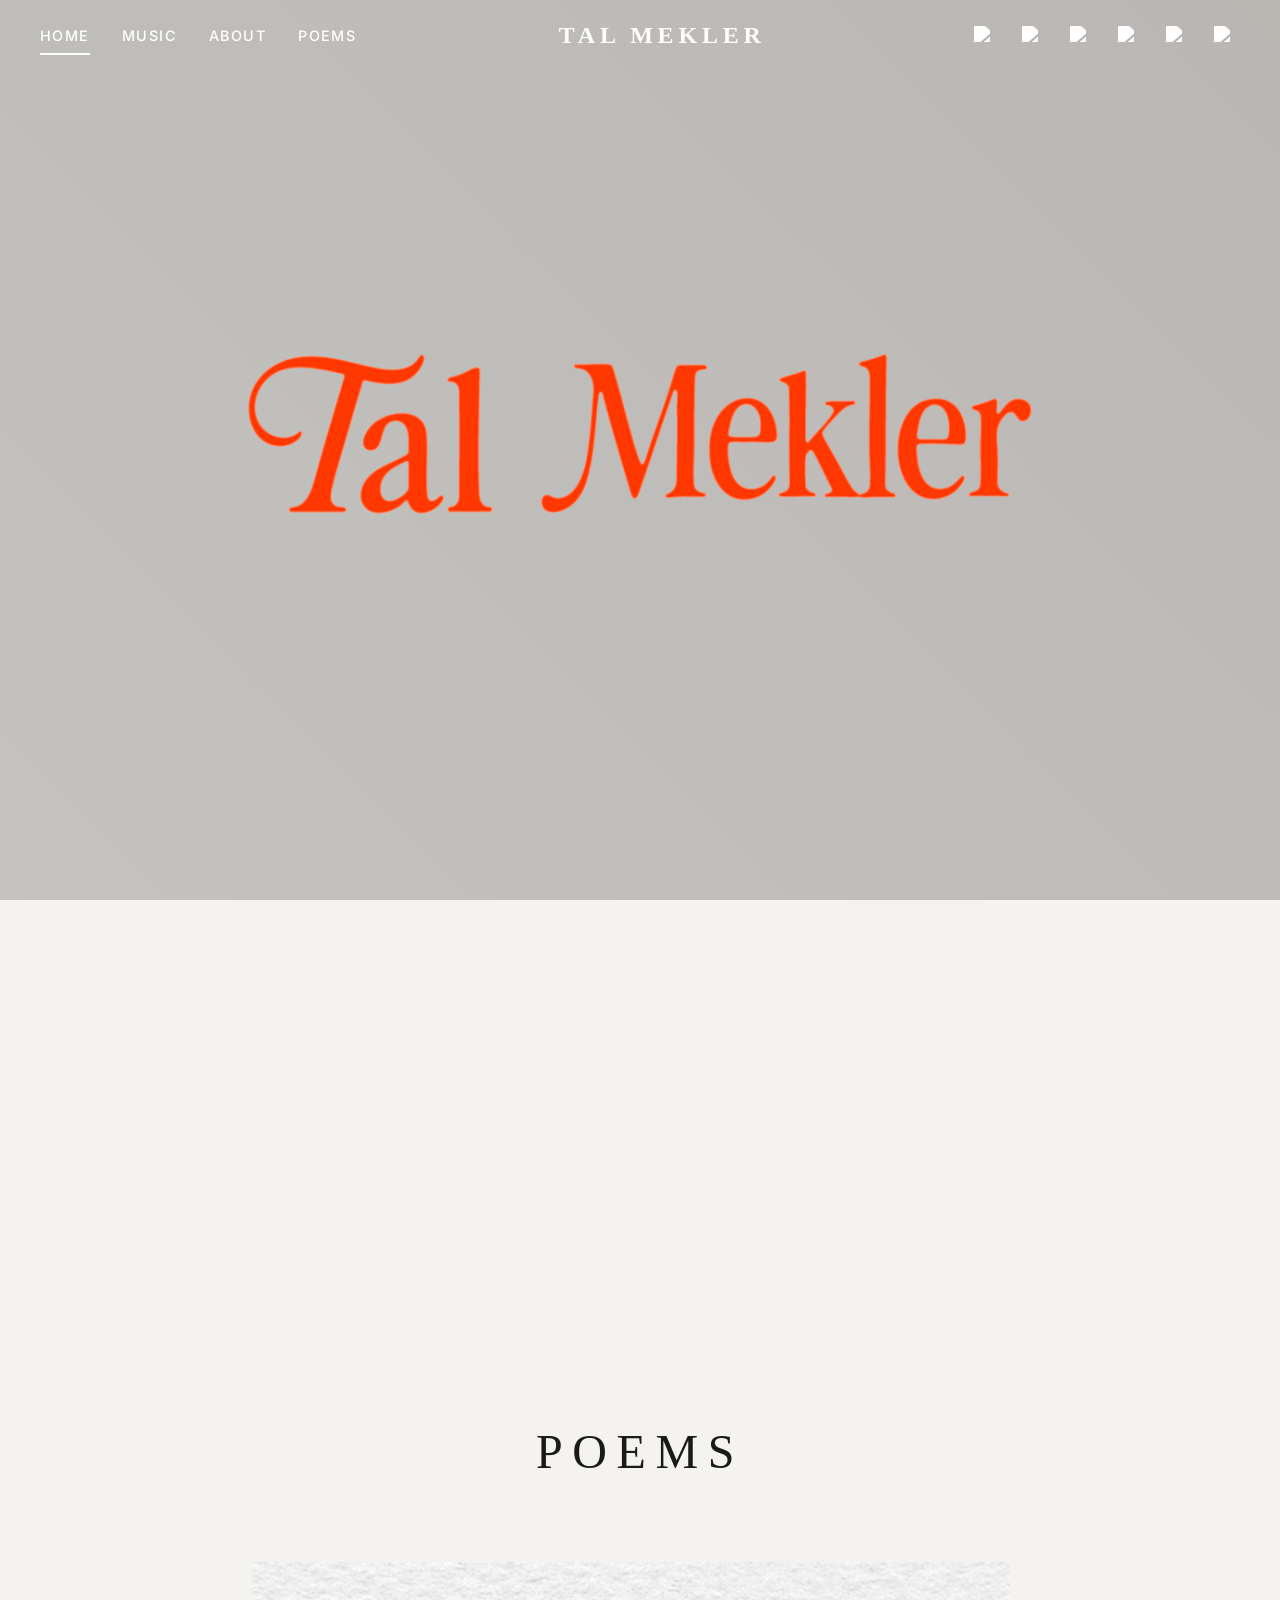
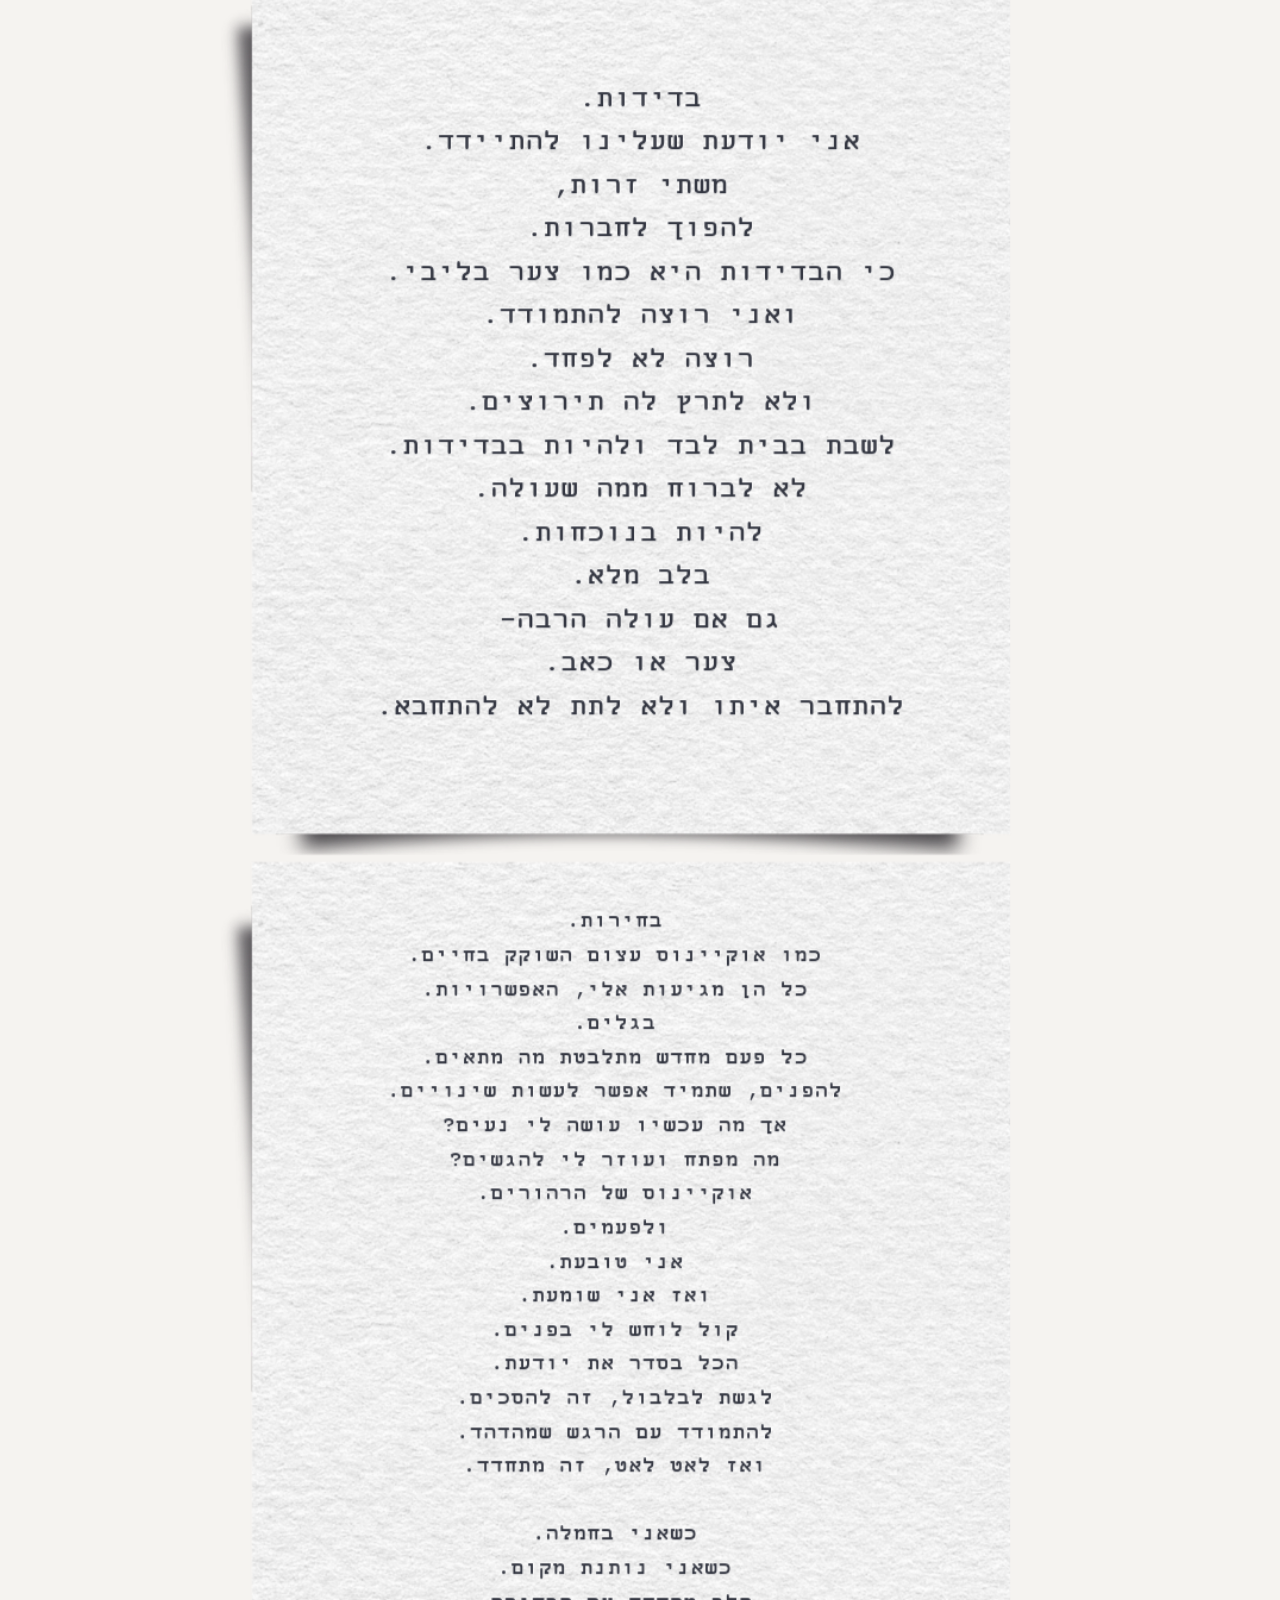
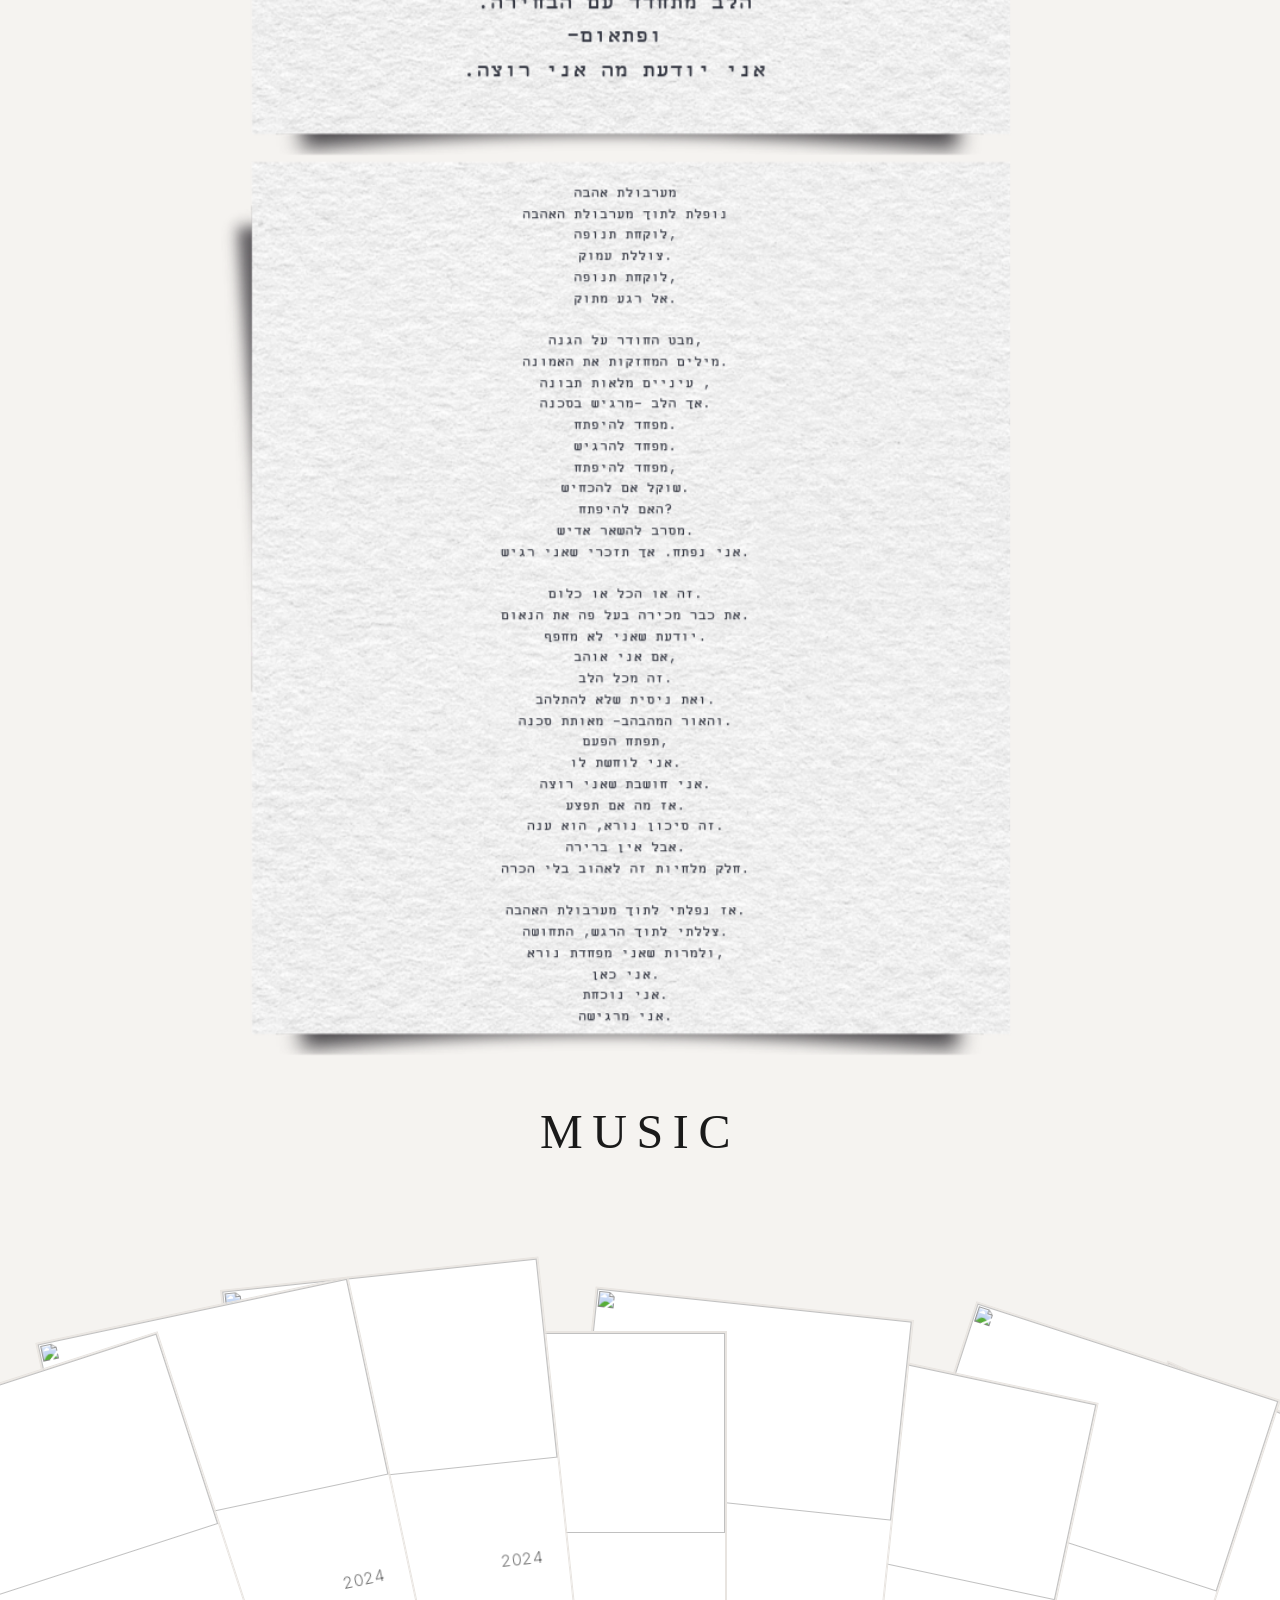
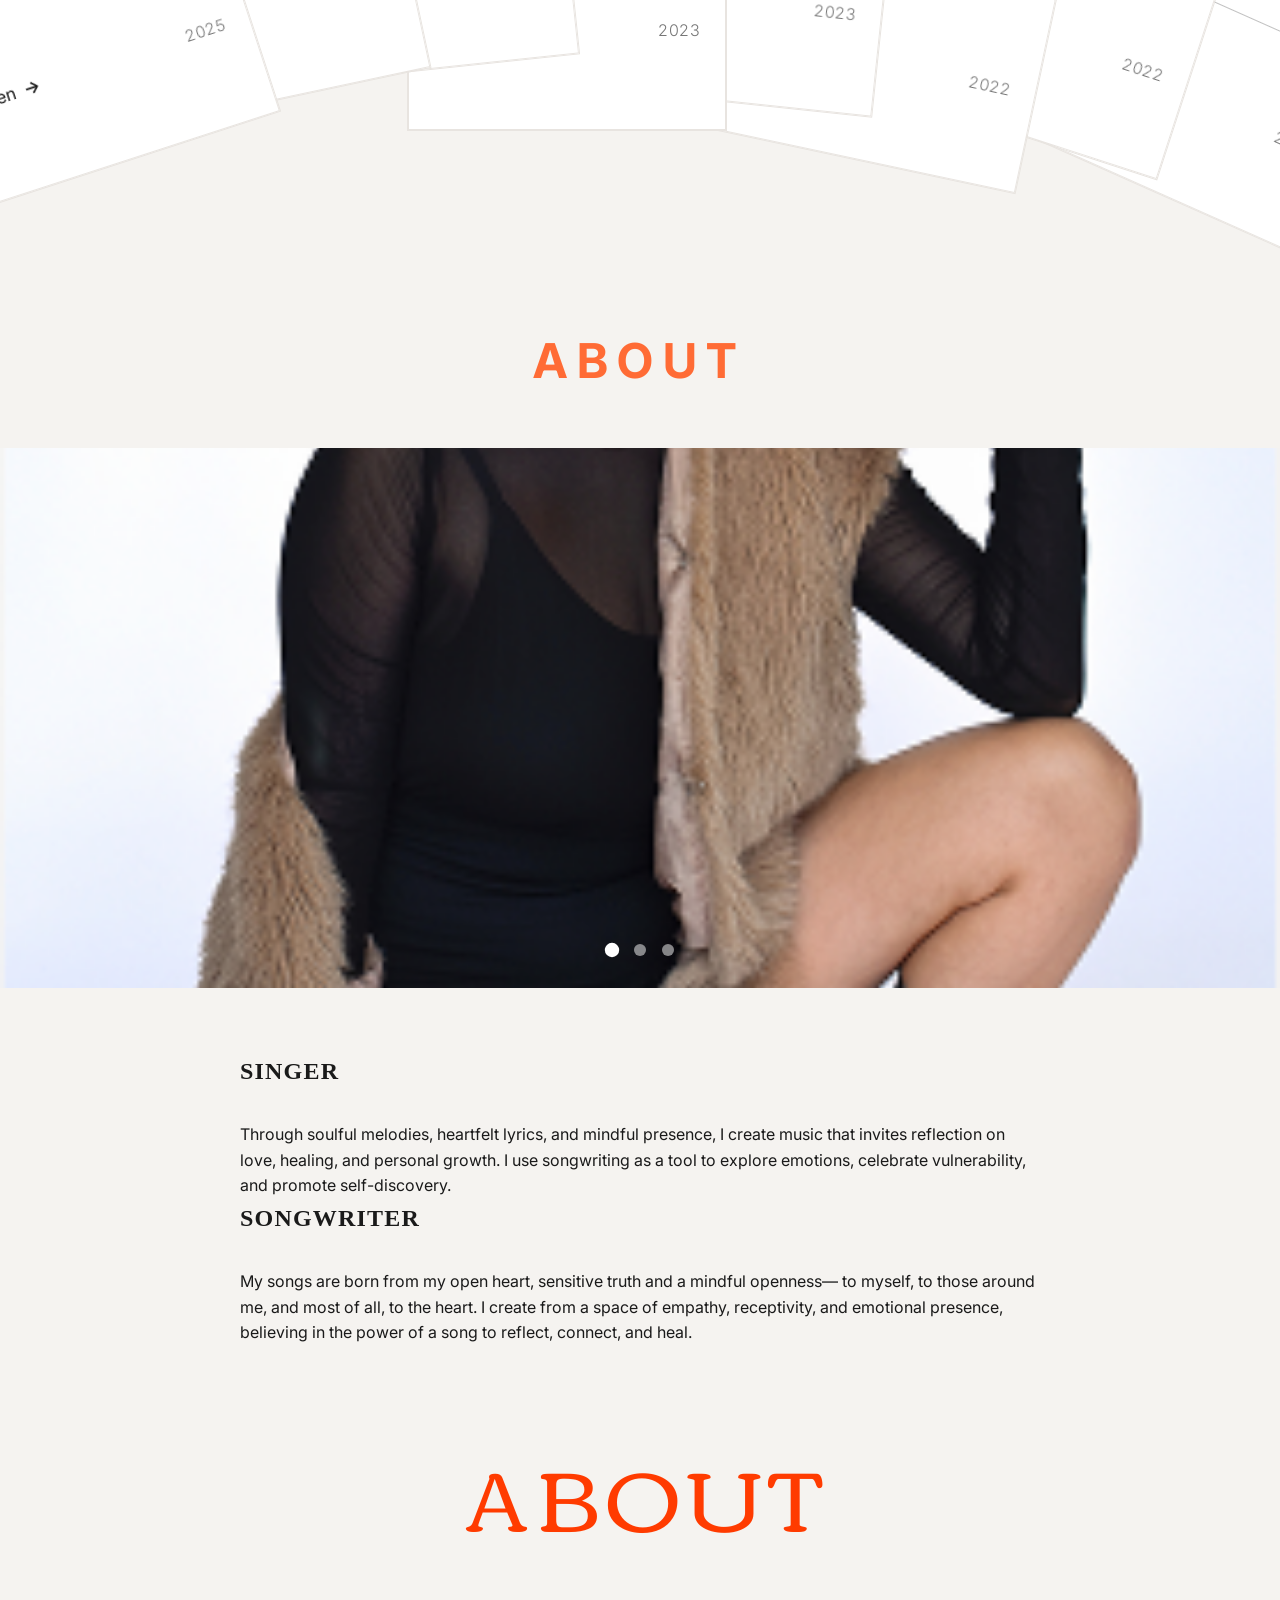
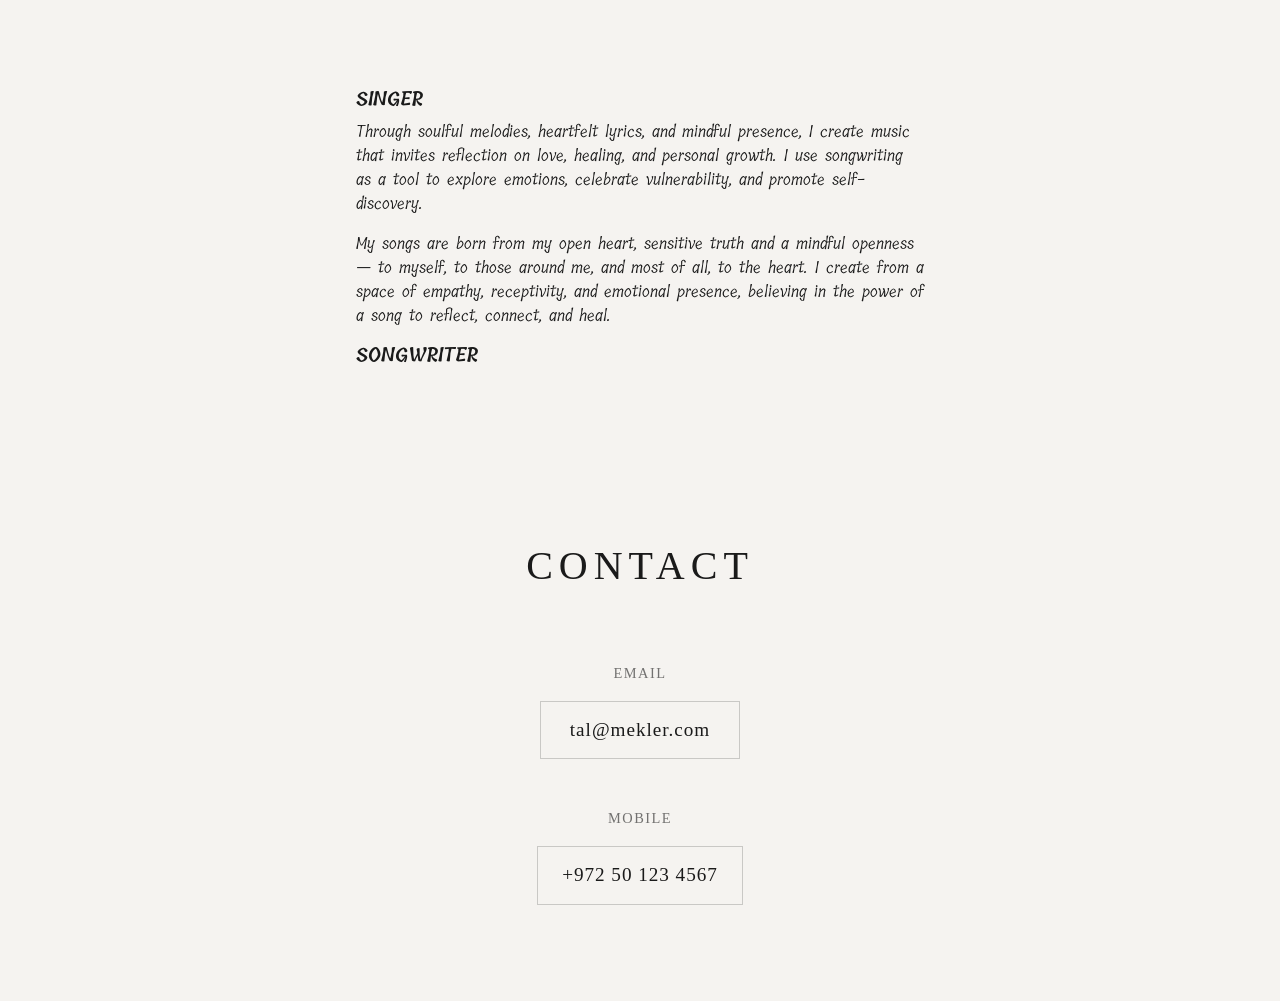
==== commit 28909562: "Reorganize sections: POEMS first, then MUSIC, then ABOUT with proper title hierarchy" ====
--- a/index.html
+++ b/index.html
@@ -126,6 +126,167 @@
     <!-- Removed spacer to bring music section closer -->
 
     <div class="content-section">
+        <!-- POEMS Section - First -->
+        <div class="poems-section" id="poems">
+            <div class="poems-header">
+                <h2 class="poems-title">POEMS</h2>
+            </div>
+            <div class="sticky-cards-container">
+                <div class="sticky-card">
+                    <div class="card-content">
+                        <img src="poems/poem 1.png" alt="Poem 1" class="poem-image">
+                    </div>
+                </div>
+                <div class="sticky-card">
+                    <div class="card-content">
+                        <img src="poems/poem 2.png" alt="Poem 2" class="poem-image">
+                    </div>
+                </div>
+                <div class="sticky-card">
+                    <div class="card-content">
+                        <img src="poems/poem 3.png" alt="Poem 3" class="poem-image">
+                    </div>
+                </div>
+            </div>
+        </div>
+
+        <!-- MUSIC Section - Second -->
+        <div class="music-section-wrapper">
+            <div id="MUSIC" class="music-container">
+                <div class="div-block-96">
+                    <h2 class="music-title">MUSIC</h2>
+                </div>
+                <div class="card-outer-container w-dyn-list">
+                    <div role="list" class="container w-dyn-items">
+                        <div role="listitem" class="card w-dyn-item" style="translate: none; rotate: none; scale: none; transform: translate(-1.244%, 1.7622%) rotate(-0.650109deg);">
+                            <div class="content" style="translate: none; rotate: none; scale: none; transform: translate(0px, 0px);">
+                                <a href="https://open.spotify.com/album/5awEnPUdqgYwqsc33hPk52?si=yfVe29S4SW2D4seohRyWgQ" target="_blank" class="link-block-38 w-inline-block">
+                                    <img src="https://cdn.prod.website-files.com/62e02f1962b5dd5bf1c2ba38/681dfe84481a90cd0098d8c1_ch-blessings-web.jpg" loading="lazy" alt="" class="image-45">
+                                </a>
+                                <div class="div-block-89">
+                                    <a href="https://open.spotify.com/album/5awEnPUdqgYwqsc33hPk52?si=yfVe29S4SW2D4seohRyWgQ" class="new-nav-link big music">listen <strong>→</strong></a>
+                                    <div class="new-nav-link date">2025</div>
+                                </div>
+                            </div>
+                        </div>
+                        <div role="listitem" class="card w-dyn-item" style="translate: none; rotate: none; scale: none; transform: translate(3.0589%, -1.3484%) rotate(2.06635deg);">
+                            <div class="content" style="translate: none; rotate: none; scale: none; transform: translate(0px, 0px);">
+                                <a href="https://open.spotify.com/album/5uRY0boZn48gDio0ASlgI0" target="_blank" class="link-block-38 w-inline-block">
+                                    <img src="https://cdn.prod.website-files.com/62e02f1962b5dd5bf1c2ba38/66b60ed0fb0e20c09609bb0e_CH-96Months-Front-web.jpg" loading="lazy" alt="" class="image-45">
+                                </a>
+                                <div class="div-block-89">
+                                    <a href="https://open.spotify.com/album/5uRY0boZn48gDio0ASlgI0" class="new-nav-link big music">listen <strong>→</strong></a>
+                                    <div class="new-nav-link date">2024</div>
+                                </div>
+                            </div>
+                        </div>
+                        <div role="listitem" class="card w-dyn-item" style="translate: none; rotate: none; scale: none; transform: translate(3.9454%, -0.7539%) rotate(-6.5853deg);">
+                            <div class="content" style="translate: none; rotate: none; scale: none; transform: translate(0px, 0px);">
+                                <a href="https://open.spotify.com/album/3VI38DDpgfFMVPrUi69V5B" target="_blank" class="link-block-38 w-inline-block">
+                                    <img src="https://cdn.prod.website-files.com/62e02f1962b5dd5bf1c2ba38/66a23d4f067ebc818bfc2ad9_lovers-past-life.jpg" loading="lazy" alt="" class="image-45">
+                                </a>
+                                <div class="div-block-89">
+                                    <a href="https://open.spotify.com/album/3VI38DDpgfFMVPrUi69V5B" class="new-nav-link big music">listen <strong>→</strong></a>
+                                    <div class="new-nav-link date">2024</div>
+                                </div>
+                            </div>
+                        </div>
+                        <div role="listitem" class="card w-dyn-item" style="translate: none; rotate: none; scale: none; transform: translate(-3.1916%, 1.9677%) rotate(-2.2461deg);">
+                            <div class="content" style="translate: none; rotate: none; scale: none; transform: translate(0px, 0px);">
+                                <a href="https://open.spotify.com/album/3XDtRvXV5DR1xZfvcneG2C" target="_blank" class="link-block-38 w-inline-block">
+                                    <img src="https://cdn.prod.website-files.com/62e02f1962b5dd5bf1c2ba38/64c3c1a626d94eb6dff74bb5_CH-Desire-Art-Master.jpg" loading="lazy" alt="" class="image-45">
+                                </a>
+                                <div class="div-block-89">
+                                    <a href="https://open.spotify.com/album/3XDtRvXV5DR1xZfvcneG2C" class="new-nav-link big music">listen <strong>→</strong></a>
+                                    <div class="new-nav-link date">2023</div>
+                                </div>
+                            </div>
+                        </div>
+                        <div role="listitem" class="card w-dyn-item" style="translate: none; rotate: none; scale: none; transform: translate(3.6133%, 1.8704%) rotate(-3.48378deg);">
+                            <div class="content" style="translate: none; rotate: none; scale: none; transform: translate(0px, 0px);">
+                                <a href="https://open.spotify.com/album/22UyygZceCIfoE0RhENgKx?referral=labelaffiliate&utm_source=1011lwCJzWy4&utm_medium=Sony_SonyMusicUK&utm_campaign=labelaffiliate" target="_blank" class="link-block-38 w-inline-block">
+                                    <img src="https://cdn.prod.website-files.com/62e02f1962b5dd5bf1c2ba38/640a94156a37cb39fc084686_CH-Miracle-Art-Website.jpg" loading="lazy" alt="" class="image-45">
+                                </a>
+                                <div class="div-block-89">
+                                    <a href="https://open.spotify.com/album/22UyygZceCIfoE0RhENgKx?referral=labelaffiliate&utm_source=1011lwCJzWy4&utm_medium=Sony_SonyMusicUK&utm_campaign=labelaffiliate" class="new-nav-link big music">listen <strong>→</strong></a>
+                                    <div class="new-nav-link date">2023</div>
+                                </div>
+                            </div>
+                        </div>
+                        <div role="listitem" class="card w-dyn-item" style="translate: none; rotate: none; scale: none; transform: translate(-2.6412%, -3.9468%) rotate(-6.68936deg);">
+                            <div class="content" style="translate: none; rotate: none; scale: none; transform: translate(0px, 0px);">
+                                <a href="https://linkfire.prf.hn/click/camref:1100lpG3g/pubref:Calvin+Harris%3BCalvinHarris.lnk.to%2FFWBV2%3B8f7439d4ab8691a738017bd5554865b2/sportifyurl:http%3A%2F%2Fopen.spotify.com%2Falbum%2F49DV9eFp2xTdtO7veew5xS/destination:http%3A%2F%2Fopen.spotify.com%2Falbum%2F49DV9eFp2xTdtO7veew5xS" target="_blank" class="link-block-38 w-inline-block">
+                                    <img src="https://cdn.prod.website-files.com/62e02f1962b5dd5bf1c2ba38/62ed4a4010b38564596c2885_FWB2.png" loading="lazy" alt="" class="image-45">
+                                </a>
+                                <div class="div-block-89">
+                                    <a href="https://linkfire.prf.hn/click/camref:1100lpG3g/pubref:Calvin+Harris%3BCalvinHarris.lnk.to%2FFWBV2%3B8f7439d4ab8691a738017bd5554865b2/sportifyurl:http%3A%2F%2Fopen.spotify.com%2Falbum%2F49DV9eFp2xTdtO7veew5xS/destination:http%3A%2F%2Fopen.spotify.com%2Falbum%2F49DV9eFp2xTdtO7veew5xS" class="new-nav-link big music">listen <strong>→</strong></a>
+                                    <div class="new-nav-link date">2022</div>
+                                </div>
+                            </div>
+                        </div>
+                        <div role="listitem" class="card w-dyn-item" style="translate: none; rotate: none; scale: none; transform: translate(2.3799%, -2.7872%) rotate(5.262deg);">
+                            <div class="content" style="translate: none; rotate: none; scale: none; transform: translate(0px, 0px);">
+                                <a href="https://linkfire.prf.hn/click/camref:1011lkZcx/pubref:Calvin+Harris%3BCalvinHarris.lnk.to%2FObsessed%3B1f7eaec7dce02aeafb8aba5a57ffcdf4/sportifyurl:http%3A%2F%2Fopen.spotify.com%2Ftrack%2F0b5CzUhyShYuDdtW5J4wm2/destination:http%3A%2F%2Fopen.spotify.com%2Ftrack%2F0b5CzUhyShYuDdtW5J4wm2" target="_blank" class="link-block-38 w-inline-block">
+                                    <img src="https://cdn.prod.website-files.com/62e02f1962b5dd5bf1c2ba38/62ed4a4010b38564596c2885_FWB2.png" loading="lazy" alt="" class="image-45">
+                                </a>
+                                <div class="div-block-89">
+                                    <a href="https://linkfire.prf.hn/click/camref:1011lkZcx/pubref:Calvin+Harris%3BCalvinHarris.lnk.to%2FObsessed%3B1f7eaec7dce02aeafb8aba5a57ffcdf4/sportifyurl:http%3A%2F%2Fopen.spotify.com%2Ftrack%2F0b5CzUhyShYuDdtW5J4wm2/destination:http%3A%2F%2Fopen.spotify.com%2Ftrack%2F0b5CzUhyShYuDdtW5J4wm2" class="new-nav-link big music">listen <strong>→</strong></a>
+                                    <div class="new-nav-link date">2022</div>
+                                </div>
+                            </div>
+                        </div>
+                        <div role="listitem" class="card w-dyn-item" style="translate: none; rotate: none; scale: none; transform: translate(1.8457%, 0.3532%) rotate(-7.33604deg);">
+                            <div class="content" style="translate: none; rotate: none; scale: none; transform: translate(0px, 0px);">
+                                <a href="https://linkfire.prf.hn/click/camref:1100lpG3g/pubref:Normani%3BCalvinHarris.lnk.to%2FNewToYou%3B3f234c822caa4415ad546960d3e085d3/sportifyurl:https%3A%2F%2Fopen.spotify.com%2Ftrack%2F22PTmk4mzAVi92WiQPAcFp%3Fsi%3DG1DJsu7oRHONfrETUL8u0g/destination:https%3A%2F%2Fopen.spotify.com%2Ftrack%2F22PTmk4mzAVi92WiQPAcFp%3Fsi%3DG1DJsu7oRHONfrETUL8u0g" target="_blank" class="link-block-38 w-inline-block">
+                                    <img src="https://cdn.prod.website-files.com/62e02f1962b5dd5bf1c2ba38/62ed47b2fce10e1b204f0068_new-to-you.jpg" loading="lazy" alt="" class="image-45">
+                                </a>
+                                <div class="div-block-89">
+                                    <a href="https://linkfire.prf.hn/click/camref:1100lpG3g/pubref:Normani%3BCalvinHarris.lnk.to%2FNewToYou%3B3f234c822caa4415ad546960d3e085d3/sportifyurl:https%3A%2F%2Fopen.spotify.com%2Ftrack%2F22PTmk4mzAVi92WiQPAcFp%3Fsi%3DG1DJsu7oRHONfrETUL8u0g/destination:https%3A%2F%2Fopen.spotify.com%2Ftrack%2F22PTmk4mzAVi92WiQPAcFp%3Fsi%3DG1DJsu7oRHONfrETUL8u0g" class="new-nav-link big music">listen <strong>→</strong></a>
+                                    <div class="new-nav-link date">2022</div>
+                                </div>
+                            </div>
+                        </div>
+                    </div>
+                </div>
+            </div>
+        </div>
+
+        <!-- ABOUT Section - Third -->
+        <div class="about-section" id="about">
+            <h2 class="about-title">ABOUT</h2>
+            
+            <!-- Image Carousel Section -->
+            <div class="about-carousel">
+                <div class="carousel-container">
+                    <div class="carousel-slide active">
+                        <img src="about section/IMG_2034.png" loading="lazy" alt="Tal Mekler portrait" class="carousel-image">
+                    </div>
+                    <div class="carousel-slide">
+                        <img src="about section/IMG_2038.png" loading="lazy" alt="Tal Mekler performing" class="carousel-image">
+                    </div>
+                    <div class="carousel-slide">
+                        <img src="about section/IMG_2047.png" loading="lazy" alt="Tal Mekler artistic shot" class="carousel-image">
+                    </div>
+                </div>
+                <div class="carousel-dots">
+                    <span class="dot active" data-slide="0"></span>
+                    <span class="dot" data-slide="1"></span>
+                    <span class="dot" data-slide="2"></span>
+                </div>
+            </div>
+            
+            <!-- About Text Section -->
+            <div class="about-text-section">
+                <div class="about-text-container">
+                    <h3 class="about-subtitle">SINGER</h3>
+                    <p>Through soulful melodies, heartfelt lyrics, and mindful presence, I create music that invites reflection on love, healing, and personal growth. I use songwriting as a tool to explore emotions, celebrate vulnerability, and promote self-discovery.</p>
+                    
+                    <h3 class="about-subtitle">SONGWRITER</h3>
+                    <p>My songs are born from my open heart, sensitive truth and a mindful openness— to myself, to those around me, and most of all, to the heart. I create from a space of empathy, receptivity, and emotional presence, believing in the power of a song to reflect, connect, and heal.</p>
+                </div>
+            </div>
+        </div>
+        
         <!-- New Clean Mobile Music Section - MOVED OUTSIDE -->
         <div class="mobile-music-section">
             <h2 class="mobile-music-title">MUSIC</h2>
@@ -197,177 +358,11 @@
                 <h3 class="mobile-about-subtitle">SONGWRITER</h3>
             </div>
         </div>
-        
-        <div class="music-section-wrapper">
-            <div id="MUSIC" class="music-container">
-                <div class="div-block-96">
-                    <h2 class="music-title">MUSIC</h2>
-                </div>
-                <div class="card-outer-container w-dyn-list">
-                    <div role="list" class="container w-dyn-items">
-                        <div role="listitem" class="card w-dyn-item" style="translate: none; rotate: none; scale: none; transform: translate(-1.244%, 1.7622%) rotate(-0.650109deg);">
-                            <div class="content" style="translate: none; rotate: none; scale: none; transform: translate(0px, 0px);">
-                                <a href="https://open.spotify.com/album/5awEnPUdqgYwqsc33hPk52?si=yfVe29S4SW2D4seohRyWgQ" target="_blank" class="link-block-38 w-inline-block">
-                                    <img src="https://cdn.prod.website-files.com/62e02f1962b5dd5bf1c2ba38/681dfe84481a90cd0098d8c1_ch-blessings-web.jpg" loading="lazy" alt="" class="image-45">
-                                </a>
-                                <div class="div-block-89">
-                                    <a href="https://open.spotify.com/album/5awEnPUdqgYwqsc33hPk52?si=yfVe29S4SW2D4seohRyWgQ" class="new-nav-link big music">listen <strong>→</strong></a>
-                                    <div class="new-nav-link date">2025</div>
-                                </div>
-                            </div>
-                        </div>
-                        <div role="listitem" class="card w-dyn-item" style="translate: none; rotate: none; scale: none; transform: translate(3.0589%, -1.3484%) rotate(2.06635deg);">
-                            <div class="content" style="translate: none; rotate: none; scale: none; transform: translate(0px, 0px);">
-                                <a href="https://open.spotify.com/album/5uRY0boZn48gDio0ASlgI0" target="_blank" class="link-block-38 w-inline-block">
-                                    <img src="https://cdn.prod.website-files.com/62e02f1962b5dd5bf1c2ba38/66b60ed0fb0e20c09609bb0e_CH-96Months-Front-web.jpg" loading="lazy" alt="" class="image-45">
-                                </a>
-                                <div class="div-block-89">
-                                    <a href="https://open.spotify.com/album/5uRY0boZn48gDio0ASlgI0" class="new-nav-link big music">listen <strong>→</strong></a>
-                                    <div class="new-nav-link date">2024</div>
-                                </div>
-                            </div>
-                        </div>
-                        <div role="listitem" class="card w-dyn-item" style="translate: none; rotate: none; scale: none; transform: translate(3.9454%, -0.7539%) rotate(-6.5853deg);">
-                            <div class="content" style="translate: none; rotate: none; scale: none; transform: translate(0px, 0px);">
-                                <a href="https://open.spotify.com/album/3VI38DDpgfFMVPrUi69V5B" target="_blank" class="link-block-38 w-inline-block">
-                                    <img src="https://cdn.prod.website-files.com/62e02f1962b5dd5bf1c2ba38/66a23d4f067ebc818bfc2ad9_lovers-past-life.jpg" loading="lazy" alt="" class="image-45">
-                                </a>
-                                <div class="div-block-89">
-                                    <a href="https://open.spotify.com/album/3VI38DDpgfFMVPrUi69V5B" class="new-nav-link big music">listen <strong>→</strong></a>
-                                    <div class="new-nav-link date">2024</div>
-                                </div>
-                            </div>
-                        </div>
-                        <div role="listitem" class="card w-dyn-item" style="translate: none; rotate: none; scale: none; transform: translate(-3.1916%, 1.9677%) rotate(-2.2461deg);">
-                            <div class="content" style="translate: none; rotate: none; scale: none; transform: translate(0px, 0px);">
-                                <a href="https://open.spotify.com/album/3XDtRvXV5DR1xZfvcneG2C" target="_blank" class="link-block-38 w-inline-block">
-                                    <img src="https://cdn.prod.website-files.com/62e02f1962b5dd5bf1c2ba38/64c3c1a626d94eb6dff74bb5_CH-Desire-Art-Master.jpg" loading="lazy" alt="" class="image-45">
-                                </a>
-                                <div class="div-block-89">
-                                    <a href="https://open.spotify.com/album/3XDtRvXV5DR1xZfvcneG2C" class="new-nav-link big music">listen <strong>→</strong></a>
-                                    <div class="new-nav-link date">2023</div>
-                                </div>
-                            </div>
-                        </div>
-                        <div role="listitem" class="card w-dyn-item" style="translate: none; rotate: none; scale: none; transform: translate(3.6133%, 1.8704%) rotate(-3.48378deg);">
-                            <div class="content" style="translate: none; rotate: none; scale: none; transform: translate(0px, 0px);">
-                                <a href="https://open.spotify.com/album/22UyygZceCIfoE0RhENgKx?referral=labelaffiliate&utm_source=1011lwCJzWy4&utm_medium=Sony_SonyMusicUK&utm_campaign=labelaffiliate" target="_blank" class="link-block-38 w-inline-block">
-                                    <img src="https://cdn.prod.website-files.com/62e02f1962b5dd5bf1c2ba38/640a94156a37cb39fc084686_CH-Miracle-Art-Website.jpg" loading="lazy" alt="" class="image-45">
-                                </a>
-                                <div class="div-block-89">
-                                    <a href="https://open.spotify.com/album/22UyygZceCIfoE0RhENgKx?referral=labelaffiliate&utm_source=1011lwCJzWy4&utm_medium=Sony_SonyMusicUK&utm_campaign=labelaffiliate" class="new-nav-link big music">listen <strong>→</strong></a>
-                                    <div class="new-nav-link date">2023</div>
-                                </div>
-                            </div>
-                        </div>
-                        <div role="listitem" class="card w-dyn-item" style="translate: none; rotate: none; scale: none; transform: translate(-2.6412%, -3.9468%) rotate(-6.68936deg);">
-                            <div class="content" style="translate: none; rotate: none; scale: none; transform: translate(0px, 0px);">
-                                <a href="https://linkfire.prf.hn/click/camref:1100lpG3g/pubref:Calvin+Harris%3BCalvinHarris.lnk.to%2FFWBV2%3B8f7439d4ab8691a738017bd5554865b2/sportifyurl:http%3A%2F%2Fopen.spotify.com%2Falbum%2F49DV9eFp2xTdtO7veew5xS/destination:http%3A%2F%2Fopen.spotify.com%2Falbum%2F49DV9eFp2xTdtO7veew5xS" target="_blank" class="link-block-38 w-inline-block">
-                                    <img src="https://cdn.prod.website-files.com/62e02f1962b5dd5bf1c2ba38/62ed4a4010b38564596c2885_FWB2.png" loading="lazy" alt="" class="image-45">
-                                </a>
-                                <div class="div-block-89">
-                                    <a href="https://linkfire.prf.hn/click/camref:1100lpG3g/pubref:Calvin+Harris%3BCalvinHarris.lnk.to%2FFWBV2%3B8f7439d4ab8691a738017bd5554865b2/sportifyurl:http%3A%2F%2Fopen.spotify.com%2Falbum%2F49DV9eFp2xTdtO7veew5xS/destination:http%3A%2F%2Fopen.spotify.com%2Falbum%2F49DV9eFp2xTdtO7veew5xS" class="new-nav-link big music">listen <strong>→</strong></a>
-                                    <div class="new-nav-link date">2022</div>
-                                </div>
-                            </div>
-                        </div>
-                        <div role="listitem" class="card w-dyn-item" style="translate: none; rotate: none; scale: none; transform: translate(2.3799%, -2.7872%) rotate(5.262deg);">
-                            <div class="content" style="translate: none; rotate: none; scale: none; transform: translate(0px, 0px);">
-                                <a href="https://linkfire.prf.hn/click/camref:1011lkZcx/pubref:Calvin+Harris%3BCalvinHarris.lnk.to%2FObsessed%3B1f7eaec7dce02aeafb8aba5a57ffcdf4/sportifyurl:http%3A%2F%2Fopen.spotify.com%2Ftrack%2F0b5CzUhyShYuDdtW5J4wm2/destination:http%3A%2F%2Fopen.spotify.com%2Ftrack%2F0b5CzUhyShYuDdtW5J4wm2" target="_blank" class="link-block-38 w-inline-block">
-                                    <img src="https://cdn.prod.website-files.com/62e02f1962b5dd5bf1c2ba38/62ed4a4010b38564596c2885_FWB2.png" loading="lazy" alt="" class="image-45">
-                                </a>
-                                <div class="div-block-89">
-                                    <a href="https://linkfire.prf.hn/click/camref:1011lkZcx/pubref:Calvin+Harris%3BCalvinHarris.lnk.to%2FObsessed%3B1f7eaec7dce02aeafb8aba5a57ffcdf4/sportifyurl:http%3A%2F%2Fopen.spotify.com%2Ftrack%2F0b5CzUhyShYuDdtW5J4wm2/destination:http%3A%2F%2Fopen.spotify.com%2Ftrack%2F0b5CzUhyShYuDdtW5J4wm2" class="new-nav-link big music">listen <strong>→</strong></a>
-                                    <div class="new-nav-link date">2022</div>
-                                </div>
-                            </div>
-                        </div>
-                        <div role="listitem" class="card w-dyn-item" style="translate: none; rotate: none; scale: none; transform: translate(1.8457%, 0.3532%) rotate(-7.33604deg);">
-                            <div class="content" style="translate: none; rotate: none; scale: none; transform: translate(0px, 0px);">
-                                <a href="https://linkfire.prf.hn/click/camref:1100lpG3g/pubref:Normani%3BCalvinHarris.lnk.to%2FNewToYou%3B3f234c822caa4415ad546960d3e085d3/sportifyurl:https%3A%2F%2Fopen.spotify.com%2Ftrack%2F22PTmk4mzAVi92WiQPAcFp%3Fsi%3DG1DJsu7oRHONfrETUL8u0g/destination:https%3A%2F%2Fopen.spotify.com%2Ftrack%2F22PTmk4mzAVi92WiQPAcFp%3Fsi%3DG1DJsu7oRHONfrETUL8u0g" target="_blank" class="link-block-38 w-inline-block">
-                                    <img src="https://cdn.prod.website-files.com/62e02f1962b5dd5bf1c2ba38/62ed47b2fce10e1b204f0068_new-to-you.jpg" loading="lazy" alt="" class="image-45">
-                                </a>
-                                <div class="div-block-89">
-                                    <a href="https://linkfire.prf.hn/click/camref:1100lpG3g/pubref:Normani%3BCalvinHarris.lnk.to%2FNewToYou%3B3f234c822caa4415ad546960d3e085d3/sportifyurl:https%3A%2F%2Fopen.spotify.com%2Ftrack%2F22PTmk4mzAVi92WiQPAcFp%3Fsi%3DG1DJsu7oRHONfrETUL8u0g/destination:https%3A%2F%2Fopen.spotify.com%2Ftrack%2F22PTmk4mzAVi92WiQPAcFp%3Fsi%3DG1DJsu7oRHONfrETUL8u0g" class="new-nav-link big music">listen <strong>→</strong></a>
-                                    <div class="new-nav-link date">2022</div>
-                                </div>
-                            </div>
-                        </div>
-                    </div>
-                </div>
-            </div>
-        </div>
     </div>
 
-    <!-- Spacer after music cards -->
+    <!-- Spacer after content sections -->
     <div class="spacer-15vh"></div>
 
-    <div class="about-section" id="about">
-        <!-- Image Carousel Section -->
-        <div class="about-carousel">
-            <div class="carousel-container">
-                <div class="carousel-slide active">
-                    <img src="about section/IMG_2034.png" loading="lazy" alt="Tal Mekler portrait" class="carousel-image">
-                </div>
-                <div class="carousel-slide">
-                    <img src="about section/IMG_2038.png" loading="lazy" alt="Tal Mekler performing" class="carousel-image">
-                </div>
-                <div class="carousel-slide">
-                    <img src="about section/IMG_2047.png" loading="lazy" alt="Tal Mekler artistic shot" class="carousel-image">
-                </div>
-            </div>
-            <div class="carousel-dots">
-                <span class="dot active" data-slide="0"></span>
-                <span class="dot" data-slide="1"></span>
-                <span class="dot" data-slide="2"></span>
-            </div>
-        </div>
-        
-        <!-- About Text Section -->
-        <div class="about-text-section">
-            <div class="about-text-container">
-                <h2 class="about-headline">ISRAELI SINGER-SONGWRITER BASED IN TEL AVIV</h2>
-                <div class="about-content">
-                    <div class="about-paragraphs">
-                        <p>Through soulful melodies, heartfelt lyrics, and mindful presence, I create music that invites reflection on love, healing, and personal growth. I use songwriting as a tool to explore emotions, celebrate vulnerability, and promote self-discovery.</p>
-                        <p>My songs are born from my open heart, sensitive truth and a mindful openness— to myself, to those around me, and most of all, to the heart. I create from a space of empathy, receptivity, and emotional presence, believing in the power of a song to reflect, connect, and heal.</p>
-                        <p>In recent years, I have been active not only in music but also in the realms of personal and spiritual growth as a yoga instructor in Sri Lanka— a journey that continues to deepen my connection to myself and to what I choose to bring to the forefront of my art. My songs explore pain, tenderness, independence, self-love and love for others, and the courage to walk the path — even when it isn't fully clear.</p>
-                        <p>An independent and powerful artist, I bring to the stage a clear feminine voice — strong, personal, and rooted — with a free and untamed soul. I perform in intimate settings, am involved in new creative projects (a single and an album are on the way), and invite those who listen to simply be — and feel.</p>
-                    </div>
-                </div>
-            </div>
-        </div>
-    </div>
-
-    <!-- Spacer between about and poems -->
-    <div class="spacer-30vh"></div>
-
-    <div class="poems-section" id="poems">
-        <div class="poems-header">
-            <h2 class="poems-title">POEMS</h2>
-        </div>
-        <div class="sticky-cards-container">
-            <div class="sticky-card">
-                <div class="card-content">
-                    <img src="poems/poem 1.png" alt="Poem 1" class="poem-image">
-                </div>
-            </div>
-            <div class="sticky-card">
-                <div class="card-content">
-                    <img src="poems/poem 2.png" alt="Poem 2" class="poem-image">
-                </div>
-            </div>
-            <div class="sticky-card">
-                <div class="card-content">
-                    <img src="poems/poem 3.png" alt="Poem 3" class="poem-image">
-                </div>
-            </div>
-        </div>
-    </div>
-    
-    <!-- Spacer after poems -->
-    <div class="spacer-30vh"></div>
-    
     <div class="contact-section" id="contact">
         <div class="contact-content">
             <h2 class="contact-title">CONTACT</h2>
--- a/styles.css
+++ b/styles.css
@@ -532,16 +532,15 @@
 }
 
 .mobile-about-title {
-    width: 35.5rem;
-    height: 2.4375rem;
+    width: 21.75rem;
+    color: #FF3B00;
     font-family: 'Corben', serif;
+    font-size: 5.33763rem;
+    font-style: normal;
     font-weight: 400;
-    font-style: normal;
-    font-size: 2rem;
-    line-height: 2.4rem;
-    letter-spacing: 0.2rem;
+    line-height: 6.40513rem; /* 120% */
+    letter-spacing: 0.53375rem;
     text-transform: uppercase;
-    color: #FF3B00;
     text-align: center;
     margin: 0;
 }
@@ -993,6 +992,17 @@
     position: relative;
     background: #f5f3f0;
     overflow: hidden;
+}
+
+.about-title {
+    font-size: 3rem;
+    font-weight: 700;
+    color: #ff6b35;
+    text-align: center;
+    text-transform: uppercase;
+    letter-spacing: 0.2em;
+    margin-bottom: 3rem;
+    font-family: 'Inter', sans-serif;
 }
 
 /* Image Carousel Section */
@@ -1412,17 +1422,14 @@
 }
 
 .poems-title {
-    width: 21.75rem;
-    color: #FF3B00;
-    font-family: 'Corben', serif;
-    font-size: 5.33763rem;
-    font-style: normal;
-    font-weight: 400;
-    line-height: 6.40513rem; /* 120% */
-    letter-spacing: 0.53375rem;
-    text-transform: uppercase;
+    font-size: 3rem;
+    font-weight: 500;
+    color: #1a1a1a;
     text-align: center;
     margin: 0;
+    text-transform: uppercase;
+    letter-spacing: 0.2em;
+    font-family: 'Times New Roman', Times, serif;
 }
 
 /* Sticky Cards Container */
@@ -1773,16 +1780,14 @@
     }
     
     .poems-title {
-        width: 21.75rem;
-        color: #FF3B00;
-        font-family: 'Corben', serif;
-        font-size: 5.33763rem;
-        font-style: normal;
-        font-weight: 400;
-        line-height: 6.40513rem; /* 120% */
-        letter-spacing: 0.53375rem;
+        font-size: 2.5rem;
+        font-weight: 500;
+        color: #1a1a1a;
+        text-align: center;
+        margin: 0;
         text-transform: uppercase;
-        text-align: center;
+        letter-spacing: 0.05em;
+        font-family: 'Times New Roman', Times, serif;
     }
     
     /* Make poem images much bigger on mobile */
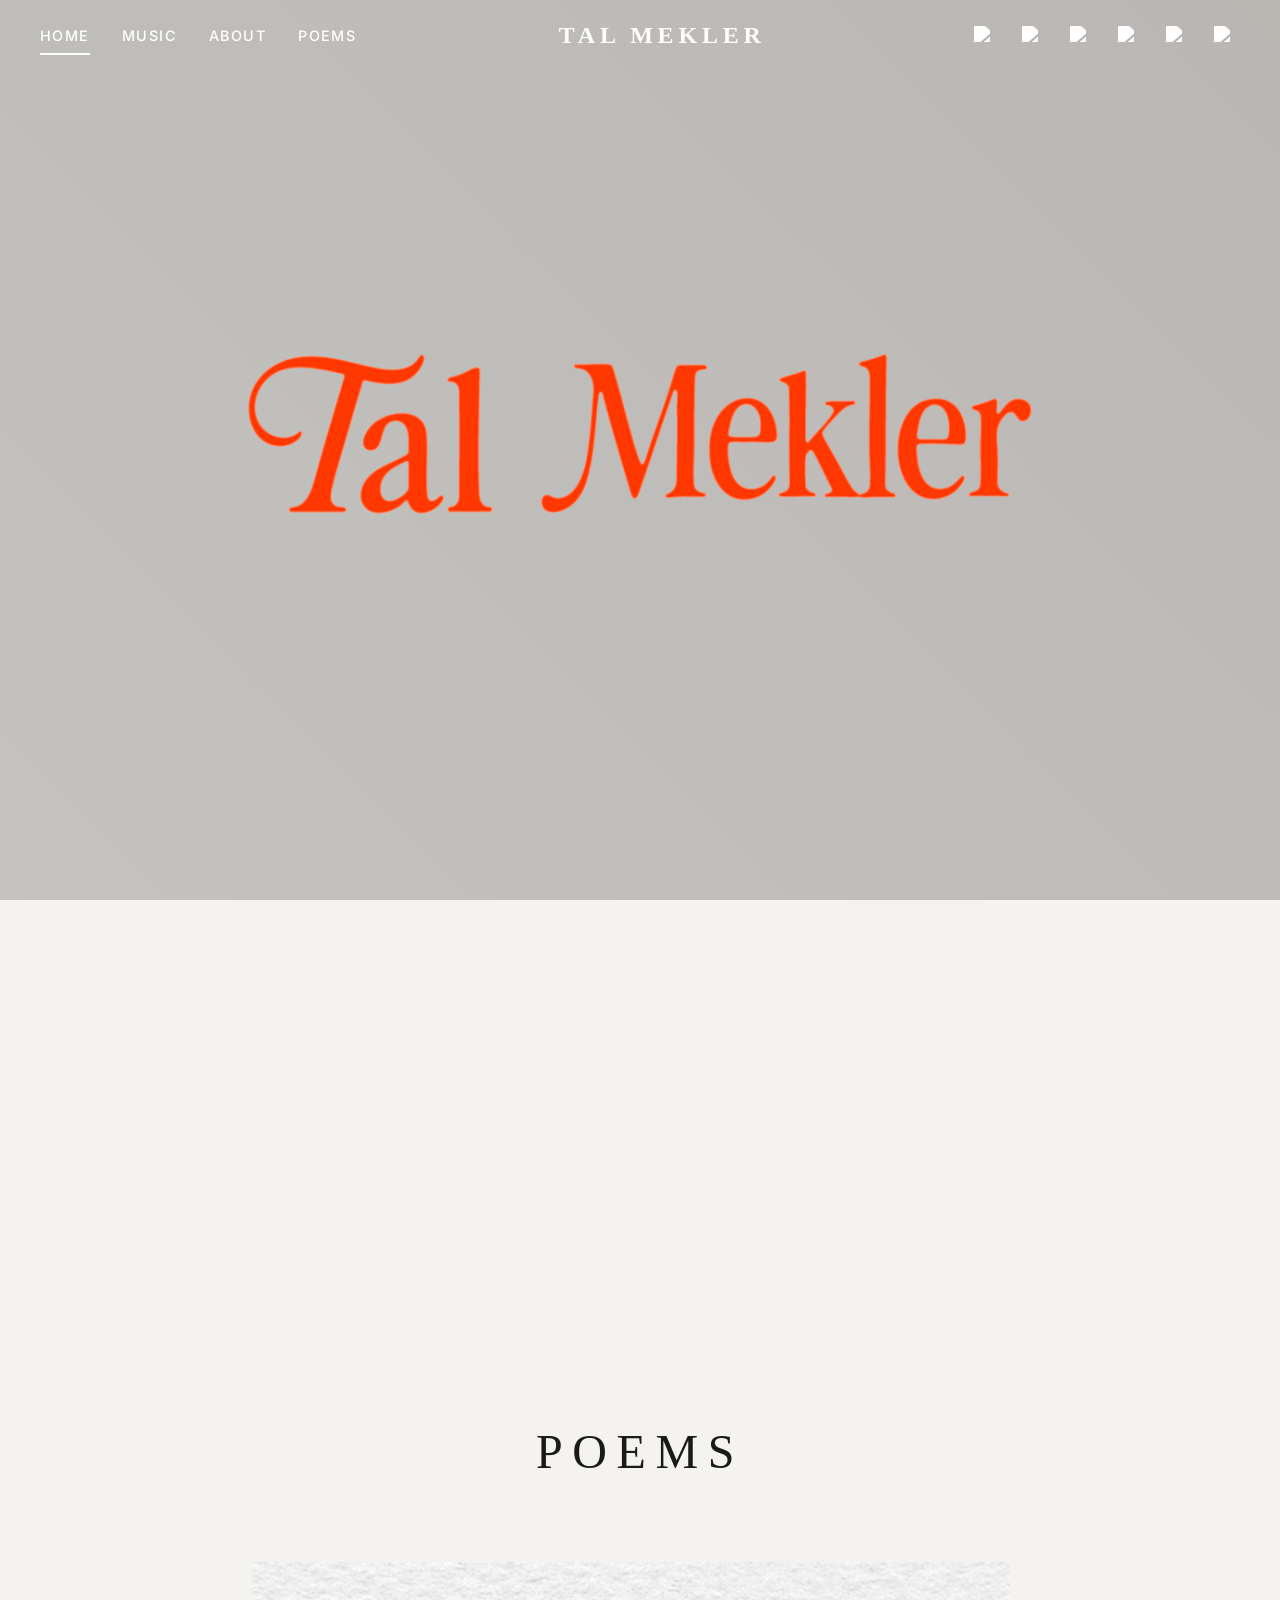
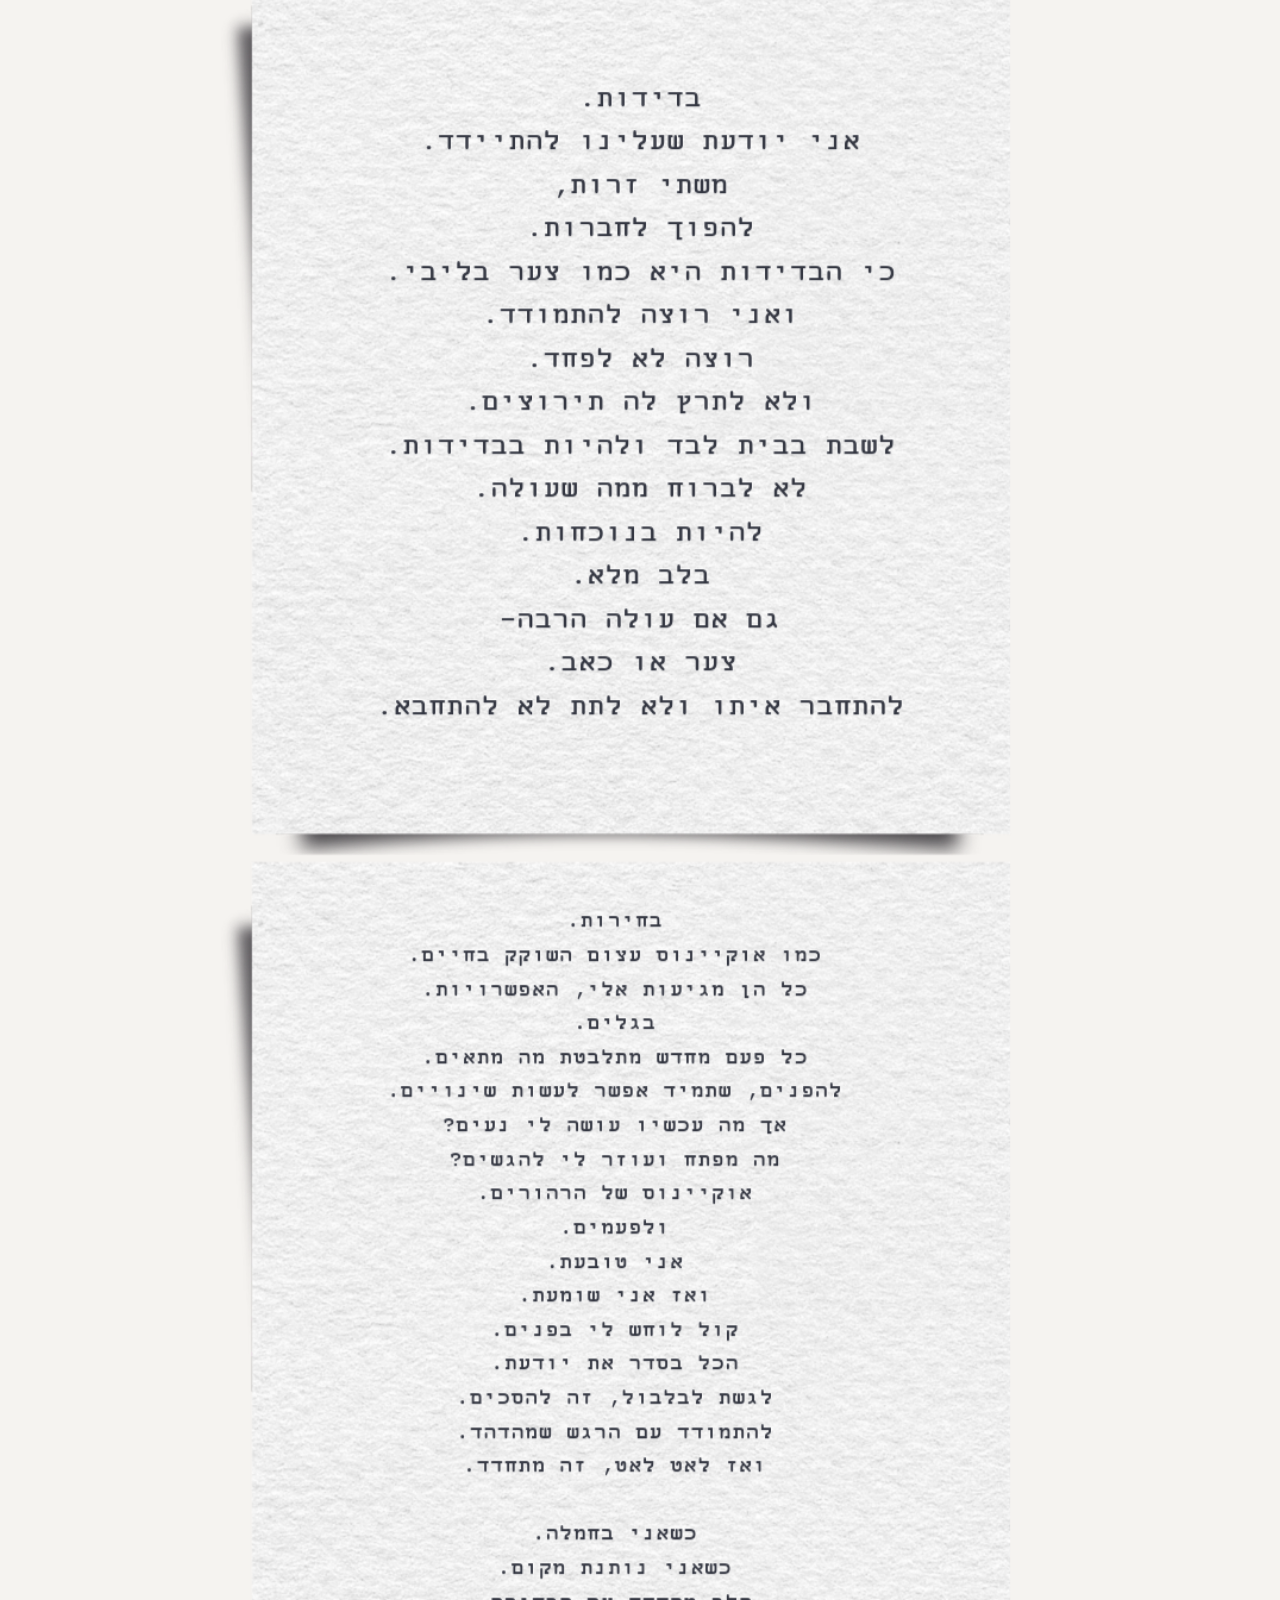
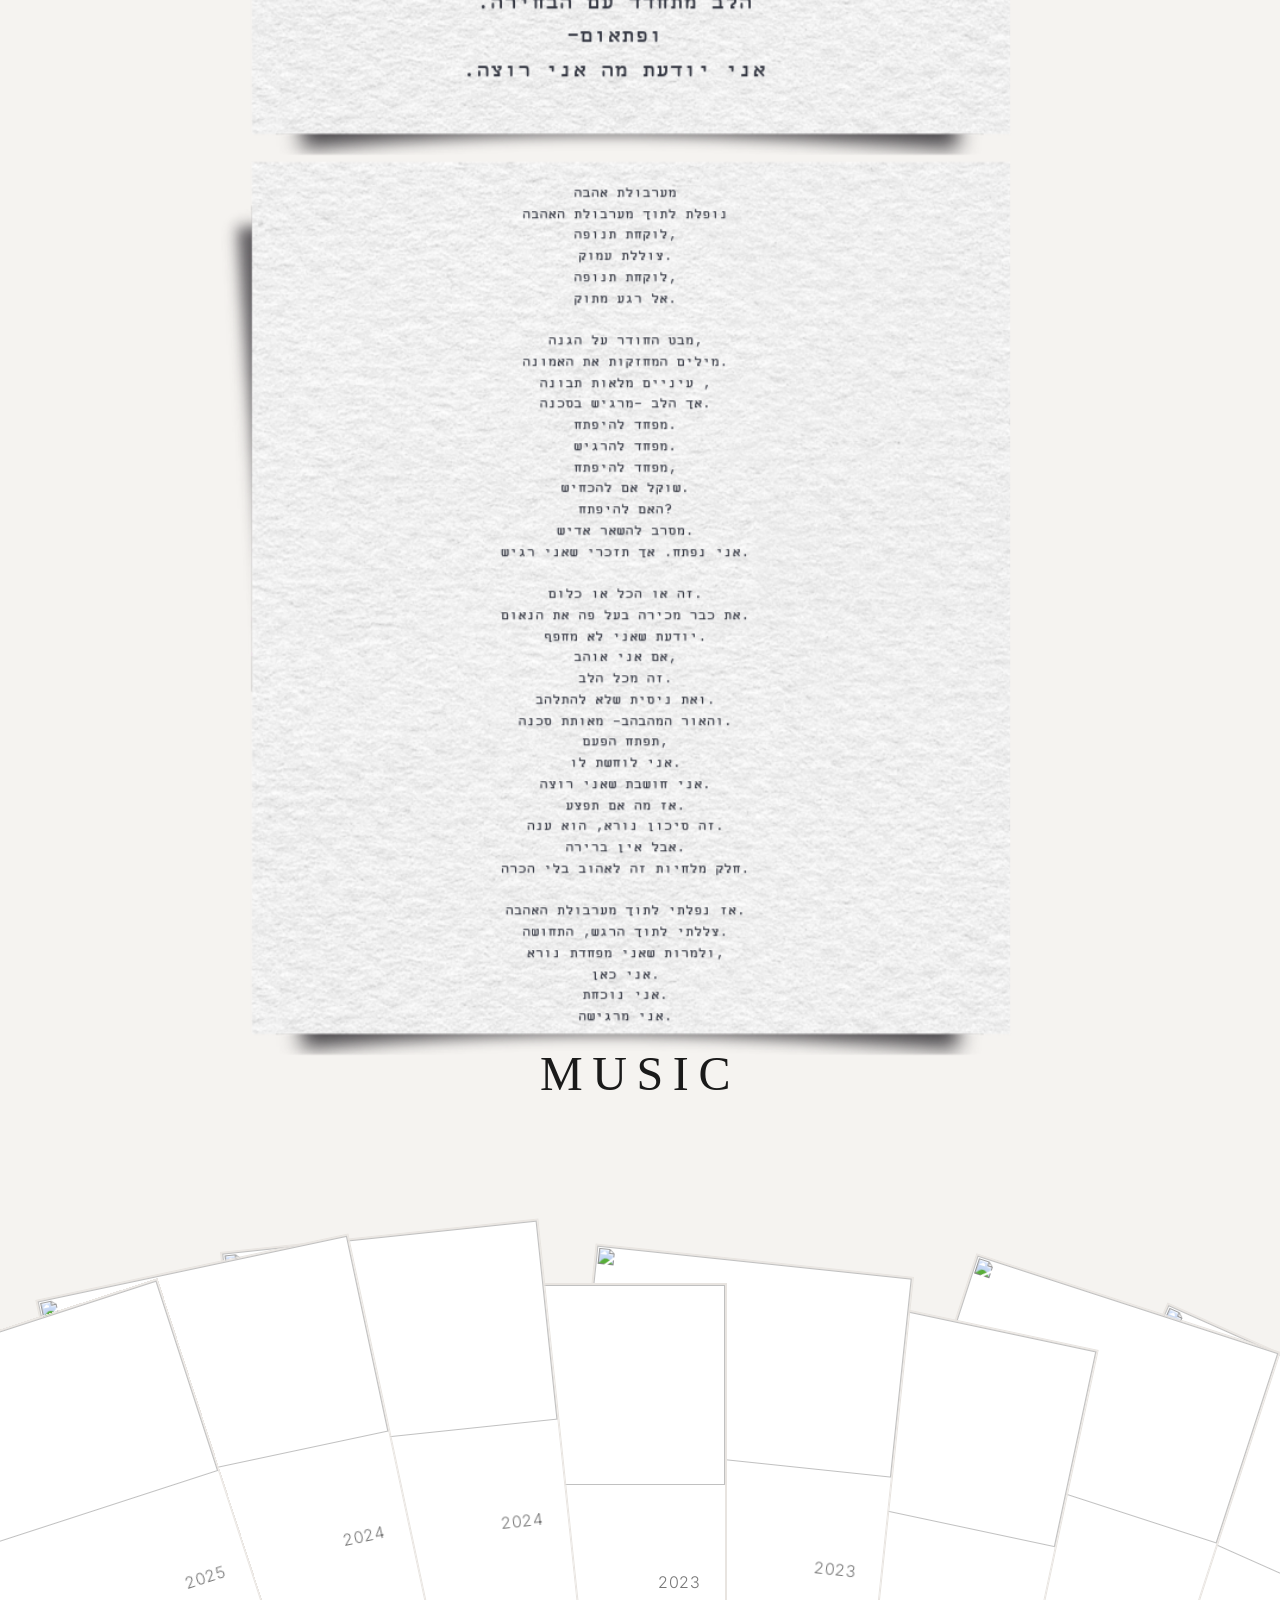
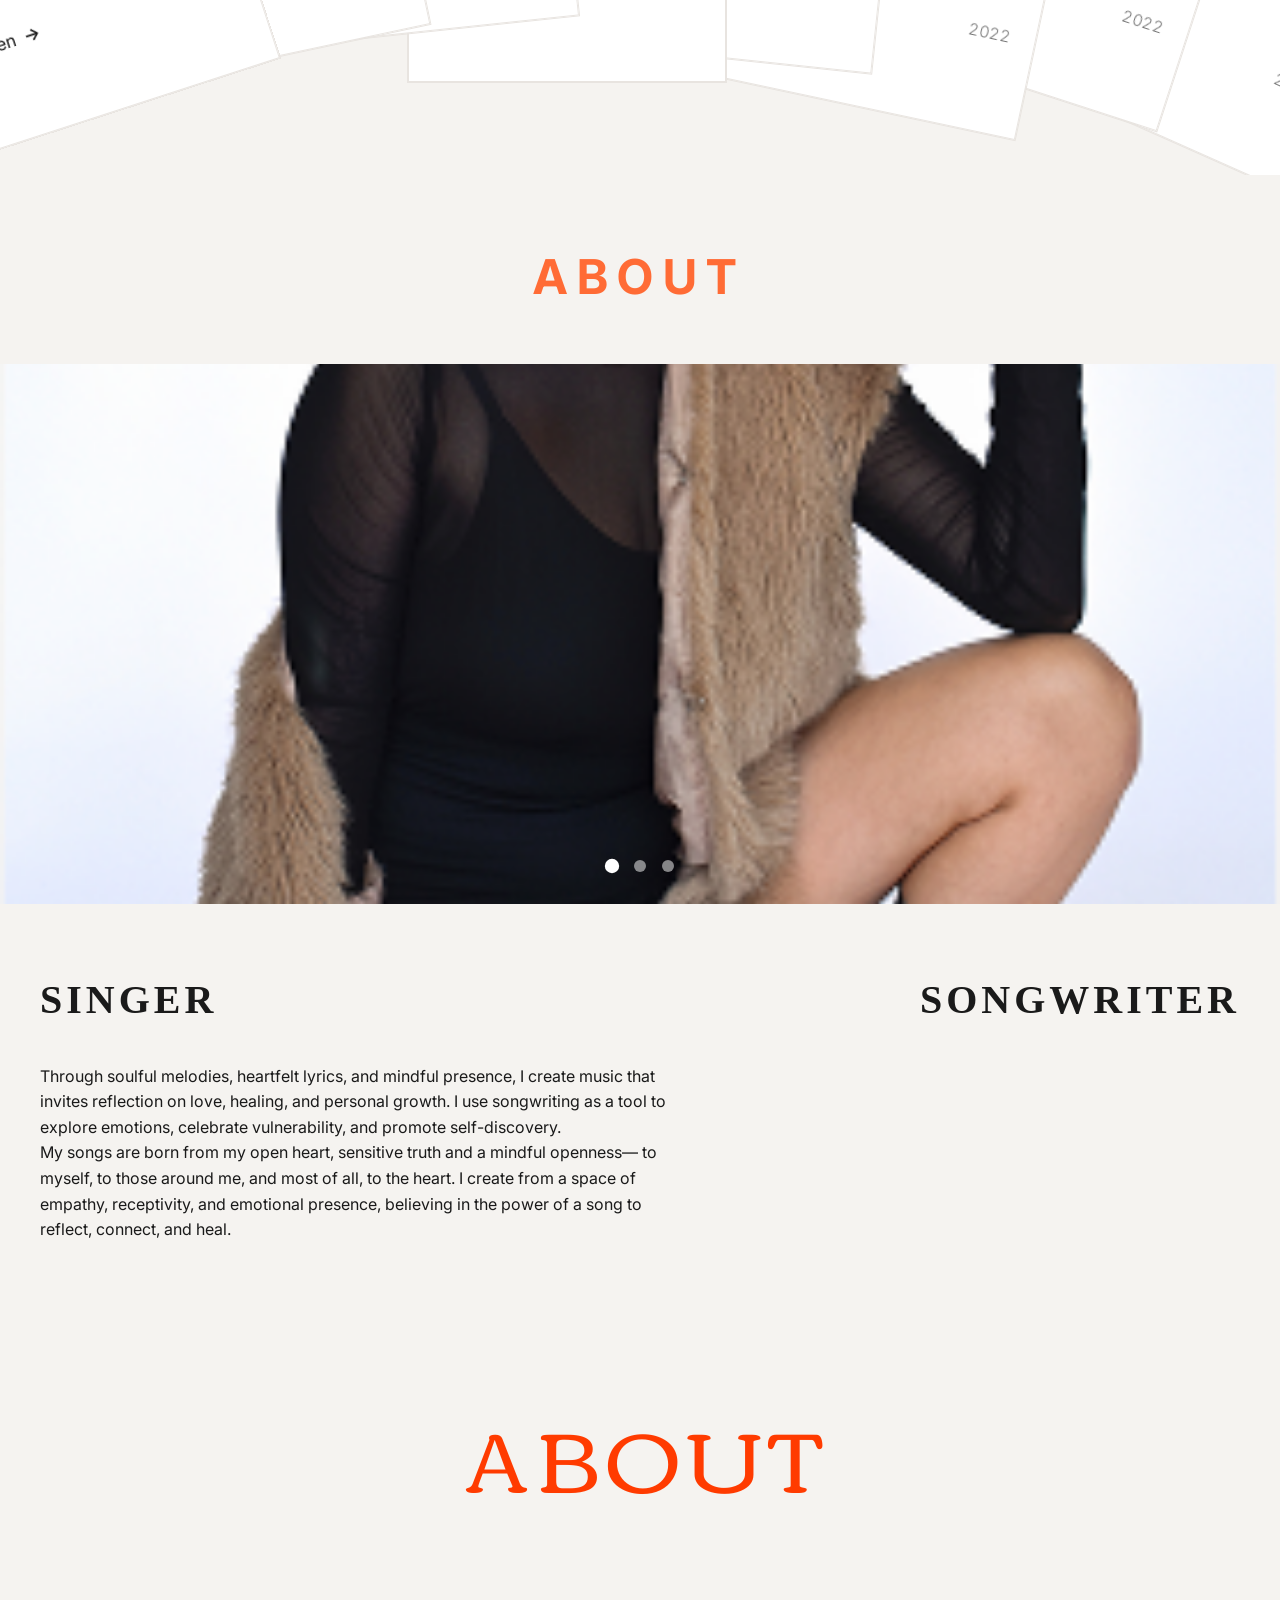
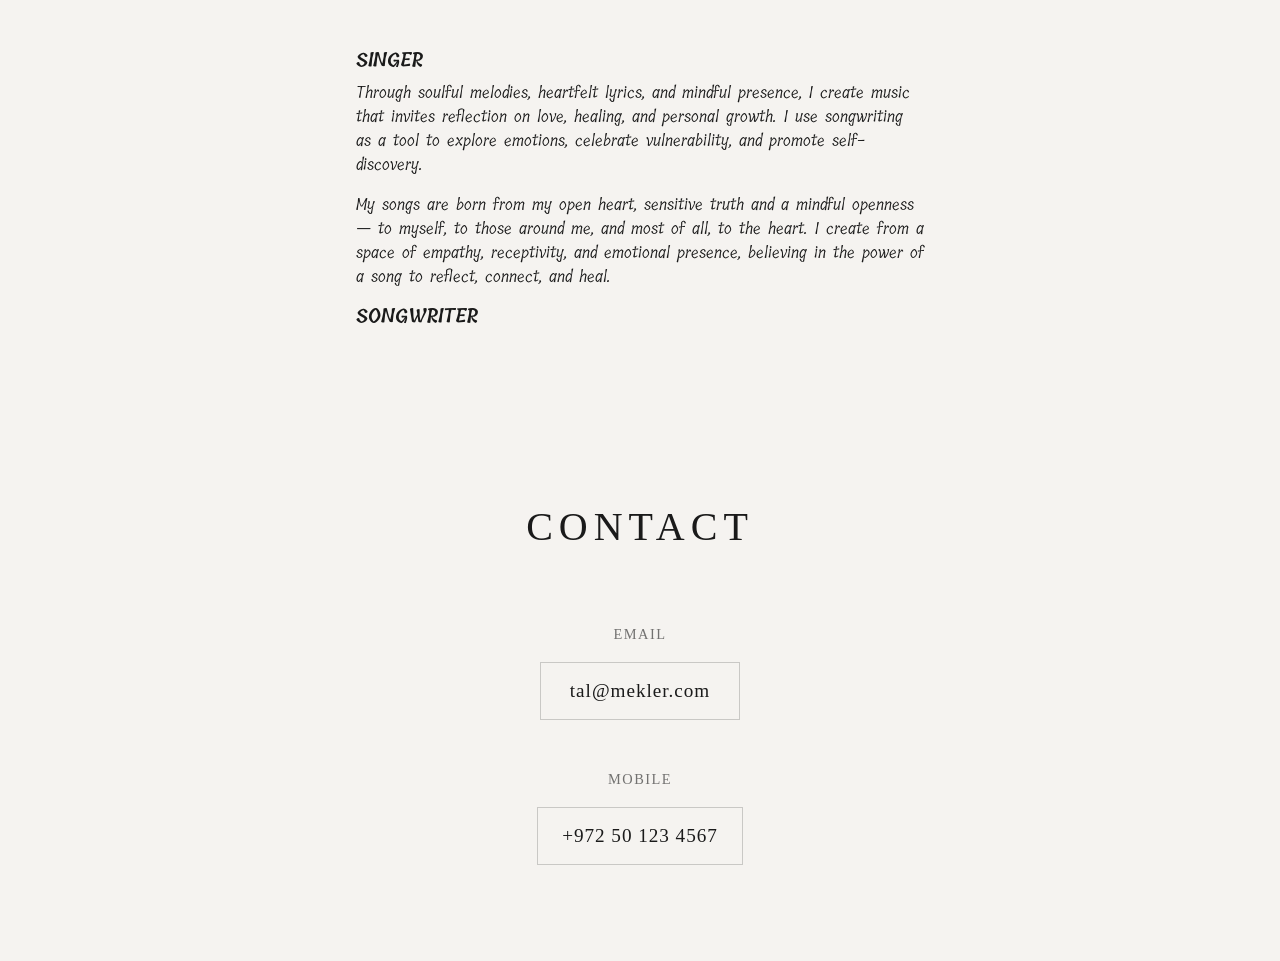
==== commit 32fb0c46: "Reorganize about section: carousel first, then text content with left/right layout matching the refe" ====
--- a/index.html
+++ b/index.html
@@ -255,7 +255,7 @@
         <div class="about-section" id="about">
             <h2 class="about-title">ABOUT</h2>
             
-            <!-- Image Carousel Section -->
+            <!-- Image Carousel Section - First -->
             <div class="about-carousel">
                 <div class="carousel-container">
                     <div class="carousel-slide active">
@@ -275,14 +275,17 @@
                 </div>
             </div>
             
-            <!-- About Text Section -->
+            <!-- About Text Section - Second -->
             <div class="about-text-section">
                 <div class="about-text-container">
-                    <h3 class="about-subtitle">SINGER</h3>
-                    <p>Through soulful melodies, heartfelt lyrics, and mindful presence, I create music that invites reflection on love, healing, and personal growth. I use songwriting as a tool to explore emotions, celebrate vulnerability, and promote self-discovery.</p>
-                    
-                    <h3 class="about-subtitle">SONGWRITER</h3>
-                    <p>My songs are born from my open heart, sensitive truth and a mindful openness— to myself, to those around me, and most of all, to the heart. I create from a space of empathy, receptivity, and emotional presence, believing in the power of a song to reflect, connect, and heal.</p>
+                    <div class="about-content-left">
+                        <h3 class="about-subtitle">SINGER</h3>
+                        <p>Through soulful melodies, heartfelt lyrics, and mindful presence, I create music that invites reflection on love, healing, and personal growth. I use songwriting as a tool to explore emotions, celebrate vulnerability, and promote self-discovery.</p>
+                        <p>My songs are born from my open heart, sensitive truth and a mindful openness— to myself, to those around me, and most of all, to the heart. I create from a space of empathy, receptivity, and emotional presence, believing in the power of a song to reflect, connect, and heal.</p>
+                    </div>
+                    <div class="about-content-right">
+                        <h3 class="about-subtitle">SONGWRITER</h3>
+                    </div>
                 </div>
             </div>
         </div>
--- a/styles.css
+++ b/styles.css
@@ -480,17 +480,23 @@
 
 /* Music Section Wrapper */
 .music-section-wrapper {
-    height: 100vh;
+    min-height: auto;
+    height: auto;
     display: flex;
     align-items: center;
     justify-content: center;
     overflow: hidden;
+    padding: 2rem 0;
+    margin: 0;
+    position: relative;
+    z-index: 1;
+    max-height: 80vh;
 }
 
 /* Music Container */
 .music-container {
     width: 100%;
-    height: 100%;
+    height: auto;
     display: flex;
     align-items: center;
     justify-content: center;
@@ -992,6 +998,11 @@
     position: relative;
     background: #f5f3f0;
     overflow: hidden;
+    padding: 4rem 0;
+    margin-top: 0;
+    clear: both;
+    z-index: 2;
+    min-height: 100vh;
 }
 
 .about-title {
@@ -1078,8 +1089,23 @@
 }
 
 .about-text-container {
-    max-width: 800px;
+    max-width: 1200px;
     margin: 0 auto;
+    display: flex;
+    justify-content: space-between;
+    align-items: flex-start;
+    gap: 4rem;
+}
+
+.about-content-left {
+    flex: 1;
+    max-width: 60%;
+}
+
+.about-content-right {
+    flex: 1;
+    max-width: 40%;
+    text-align: right;
 }
 
 .about-headline {
@@ -1098,12 +1124,13 @@
 }
 
 .about-subtitle {
-    font-size: 1.5rem;
-    font-weight: 600;
+    font-size: 2.5rem;
+    font-weight: 700;
     margin: 0 0 2rem 0;
     text-transform: uppercase;
-    letter-spacing: 0.05em;
+    letter-spacing: 0.1em;
     font-family: 'Times New Roman', Times, serif;
+    color: #1a1a1a;
 }
 
 .about-paragraphs {
@@ -1408,6 +1435,7 @@
 .poems-section {
     position: relative;
     background: #f5f3f0;
+    margin-bottom: 2rem;
 }
 
 .poems-header {
@@ -1429,6 +1457,7 @@
     margin: 0;
     text-transform: uppercase;
     letter-spacing: 0.2em;
+    z-index: 10;
     font-family: 'Times New Roman', Times, serif;
 }
 
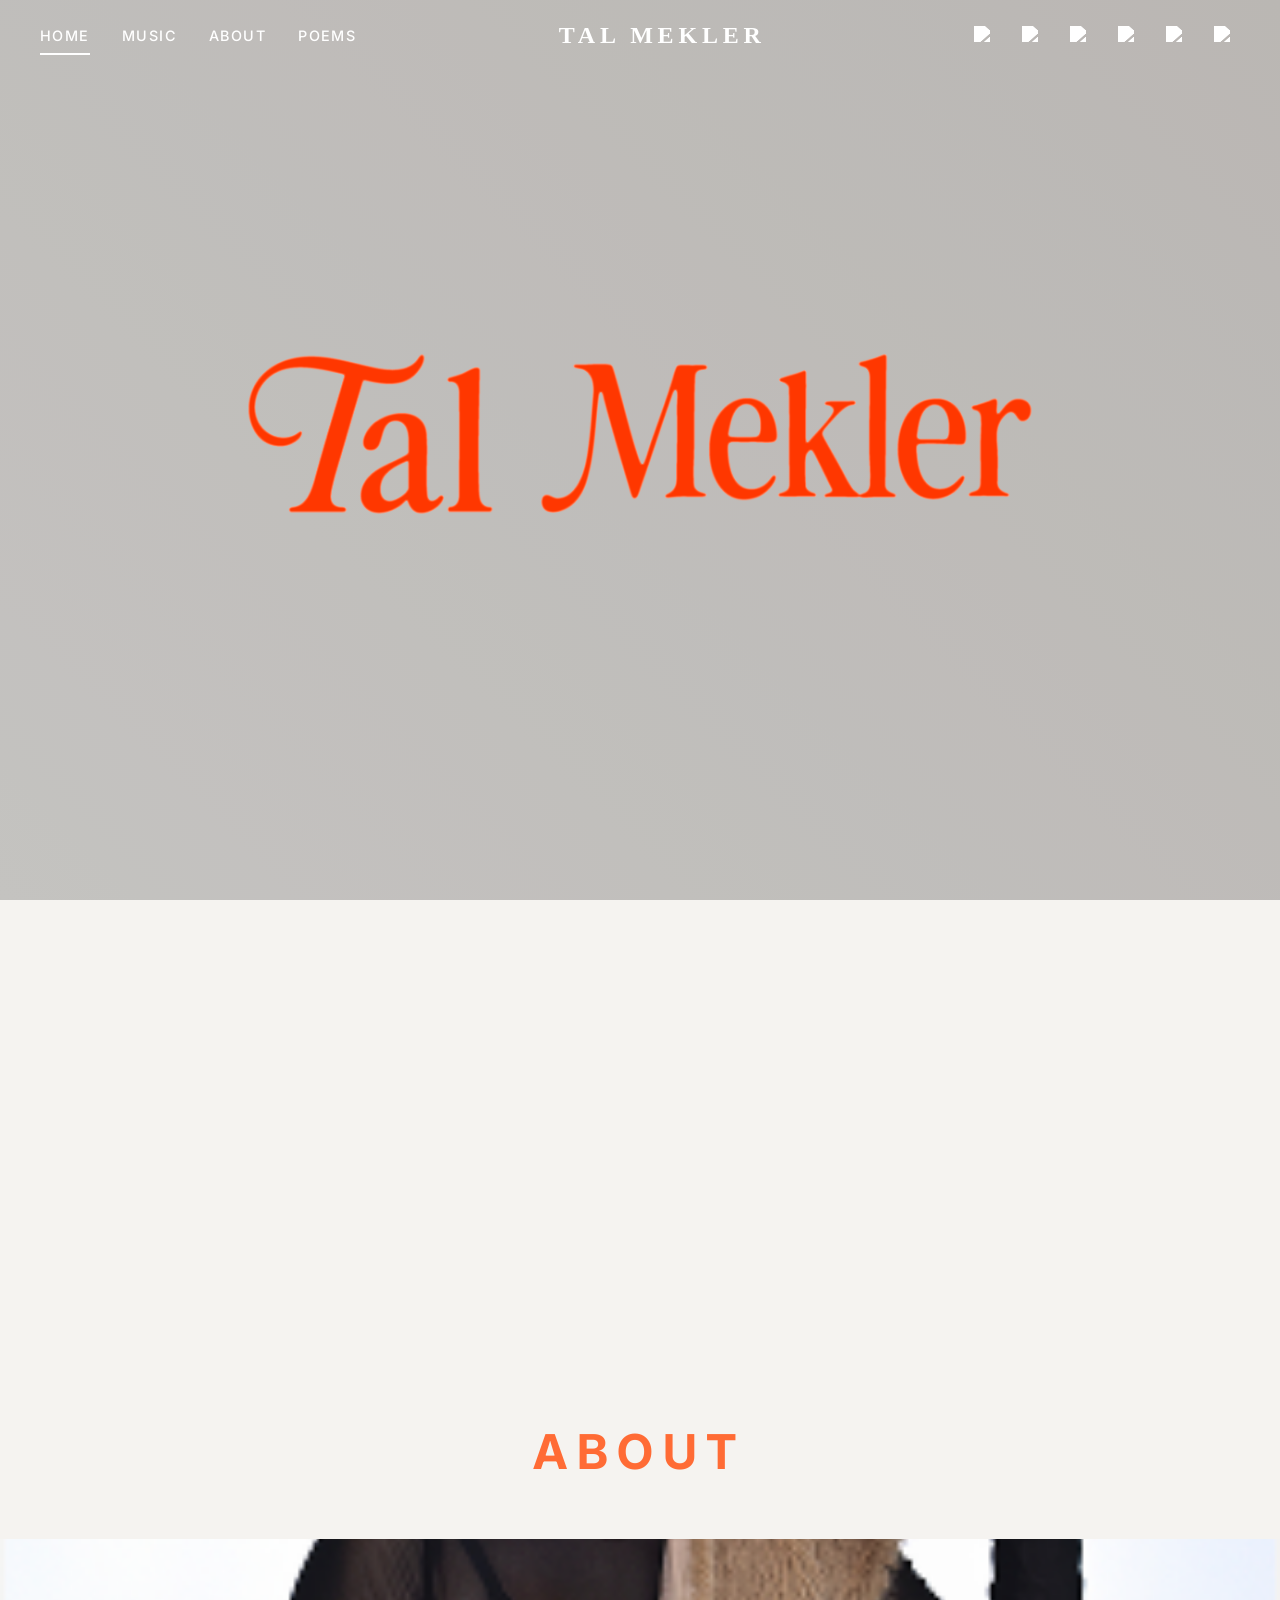
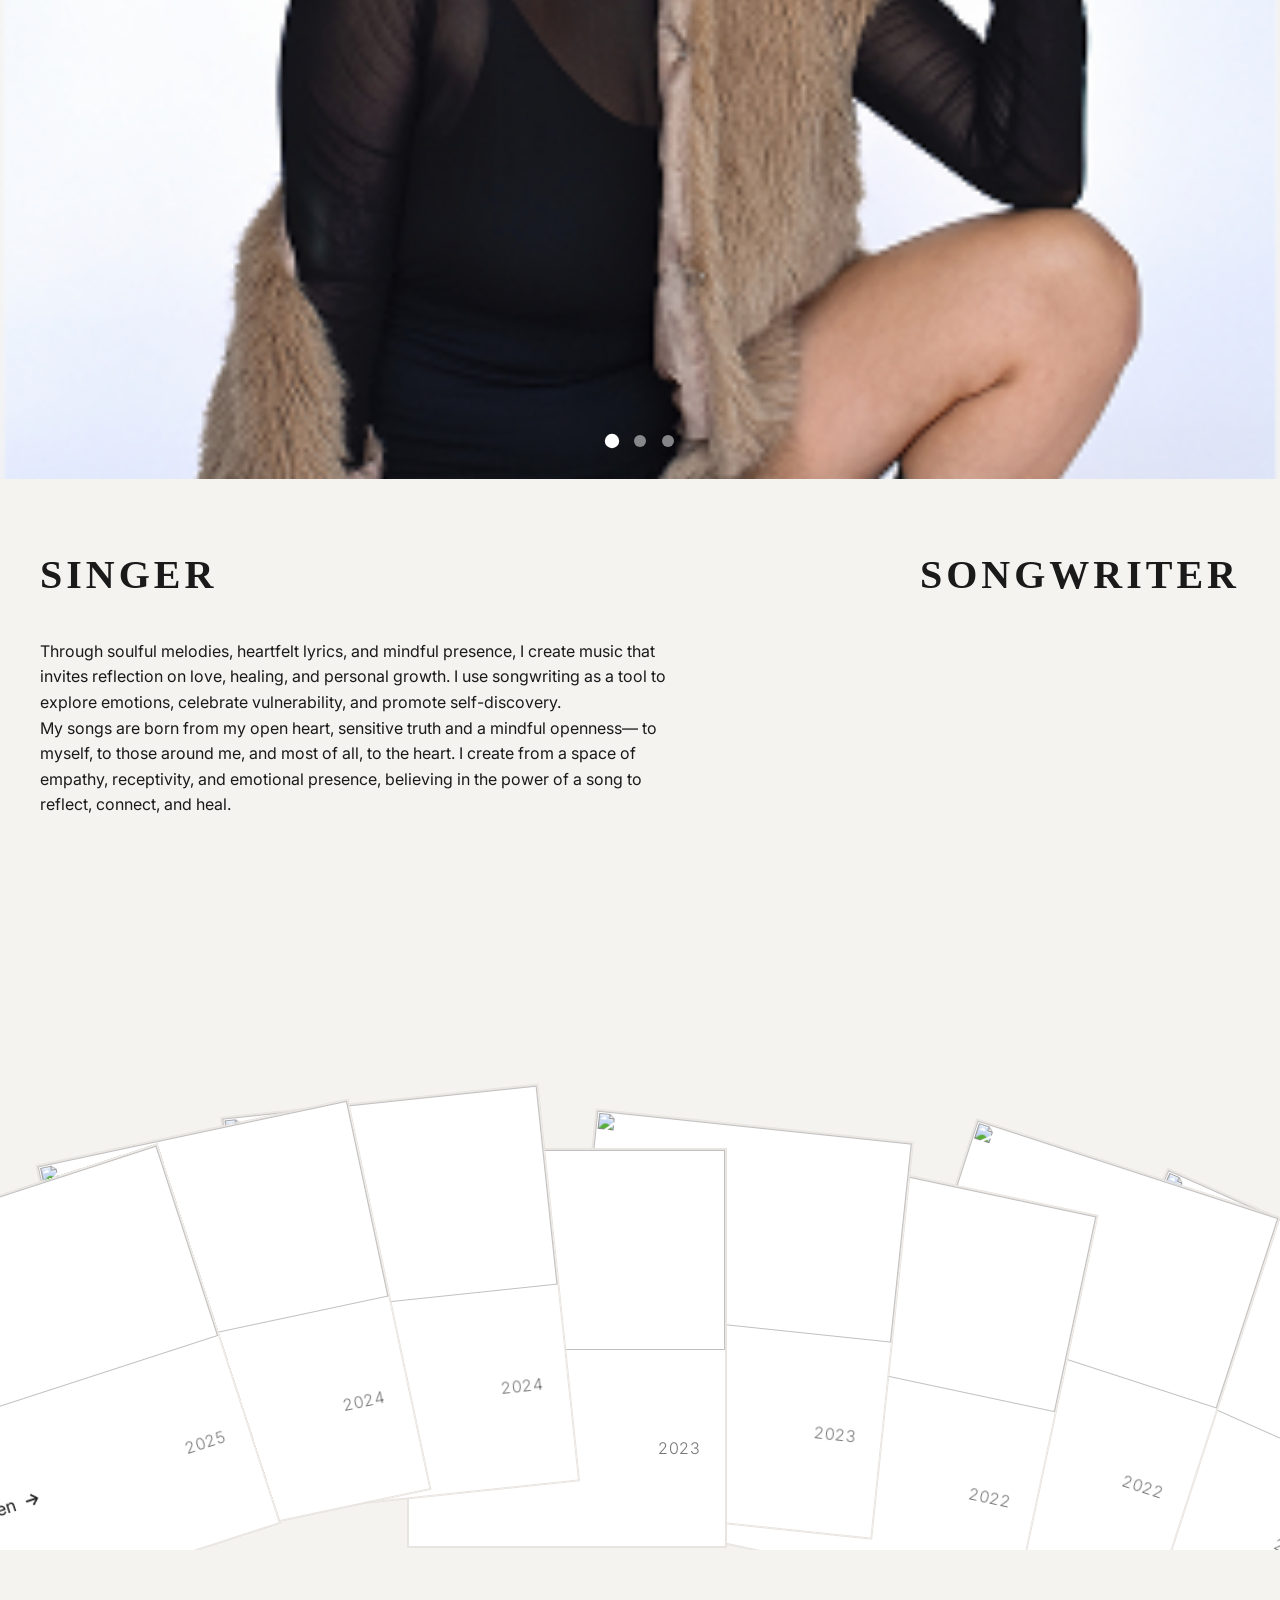
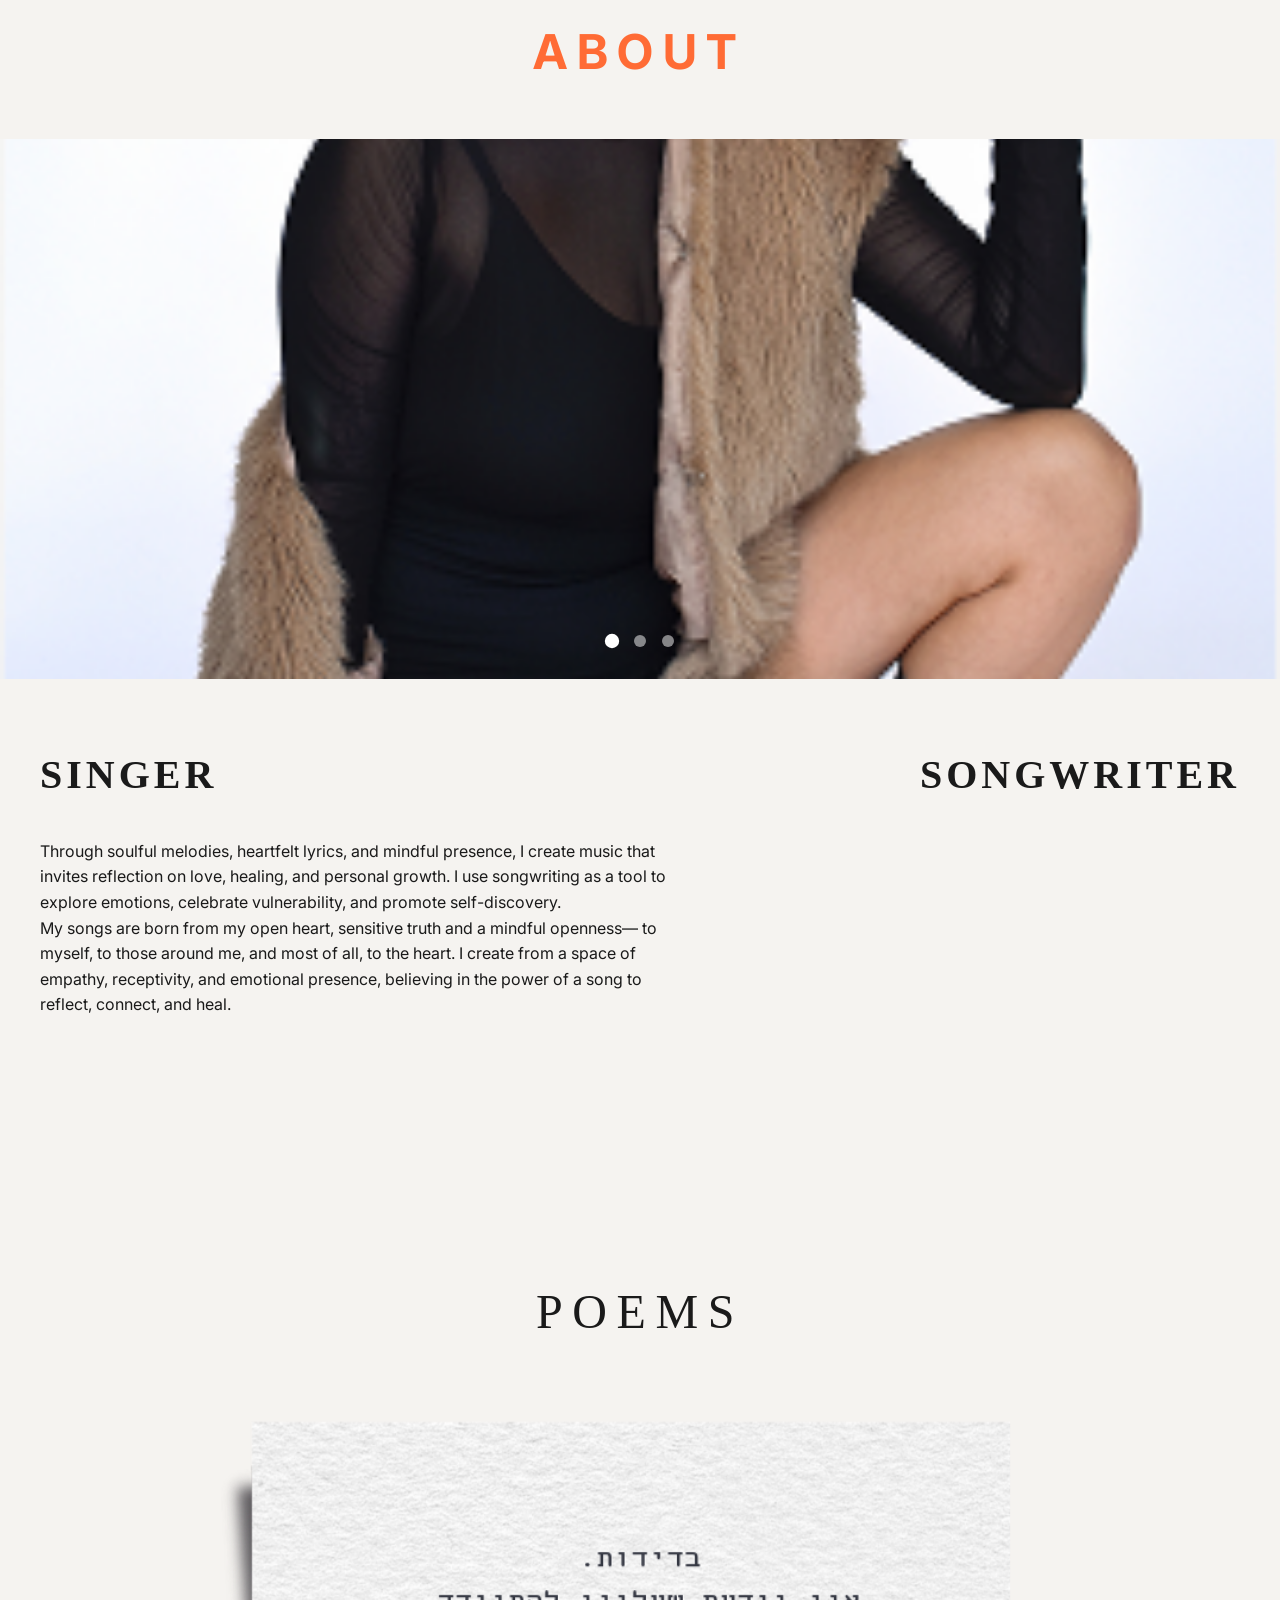
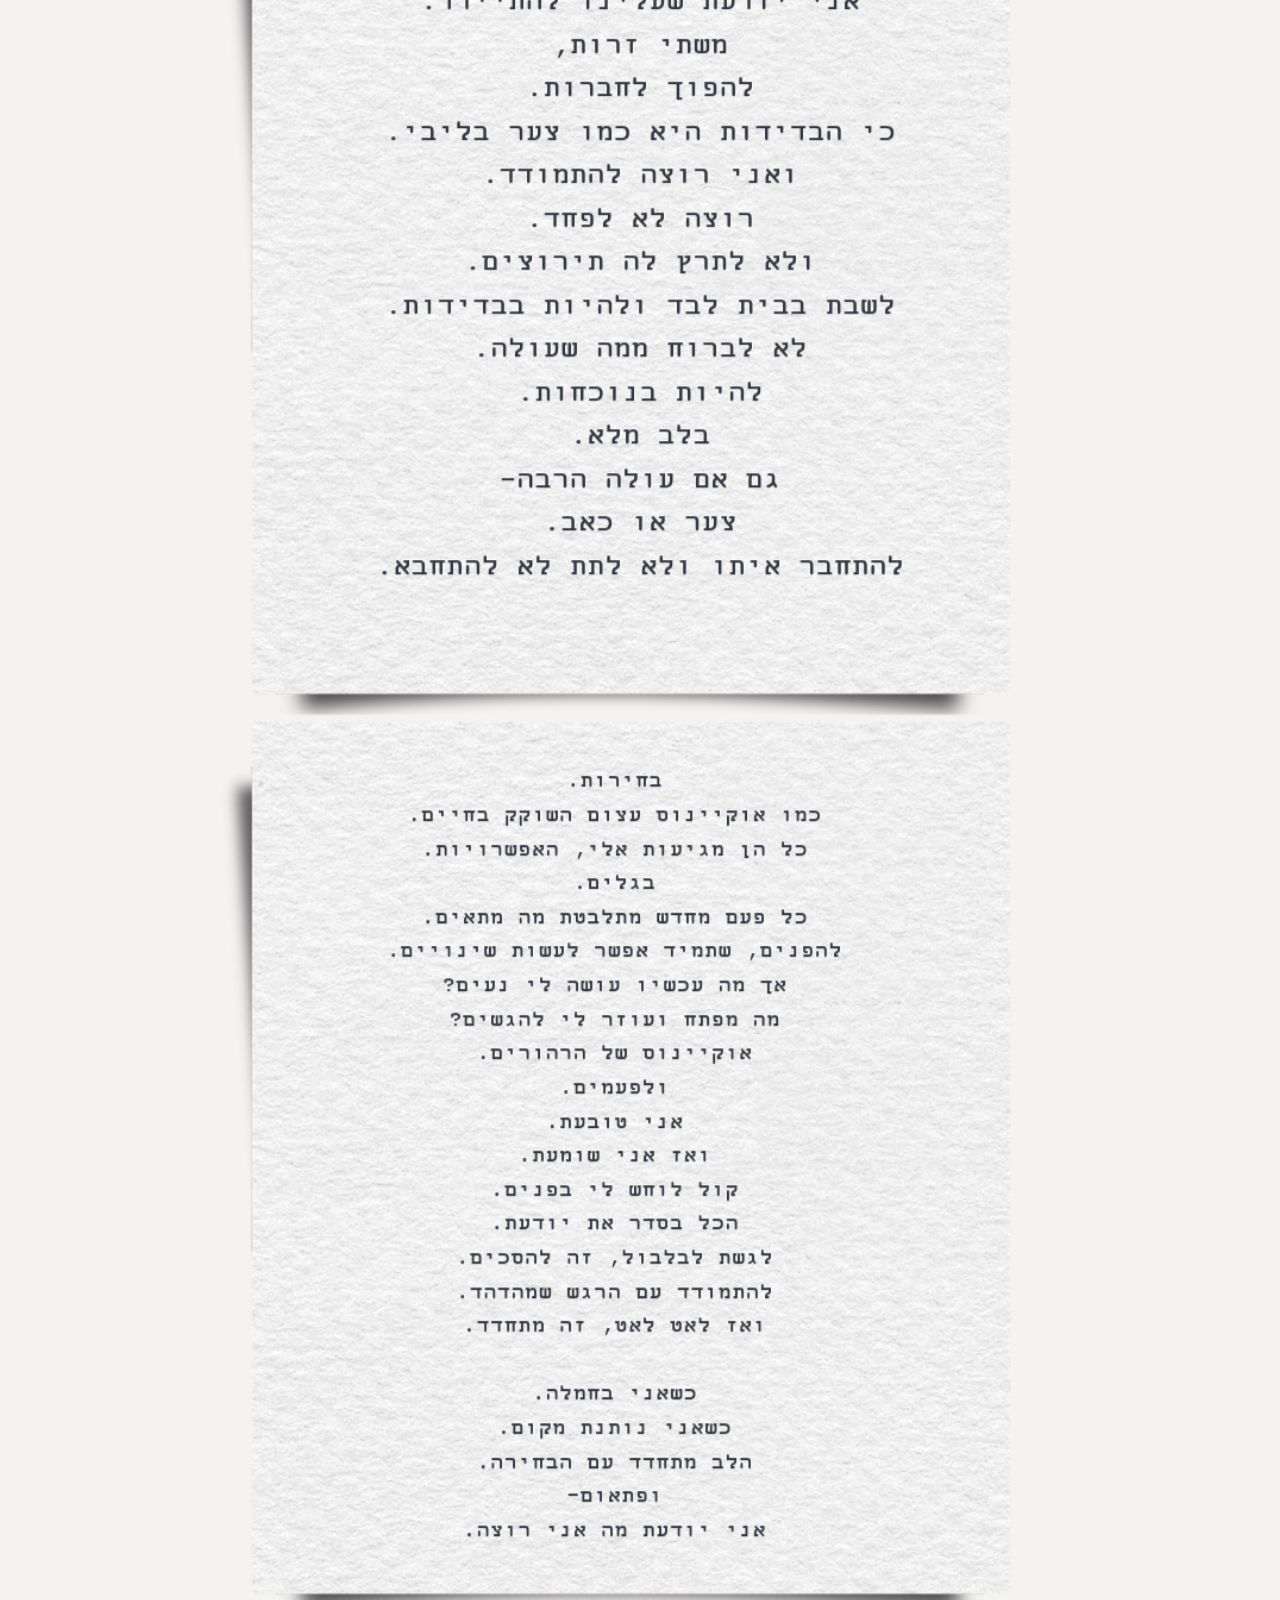
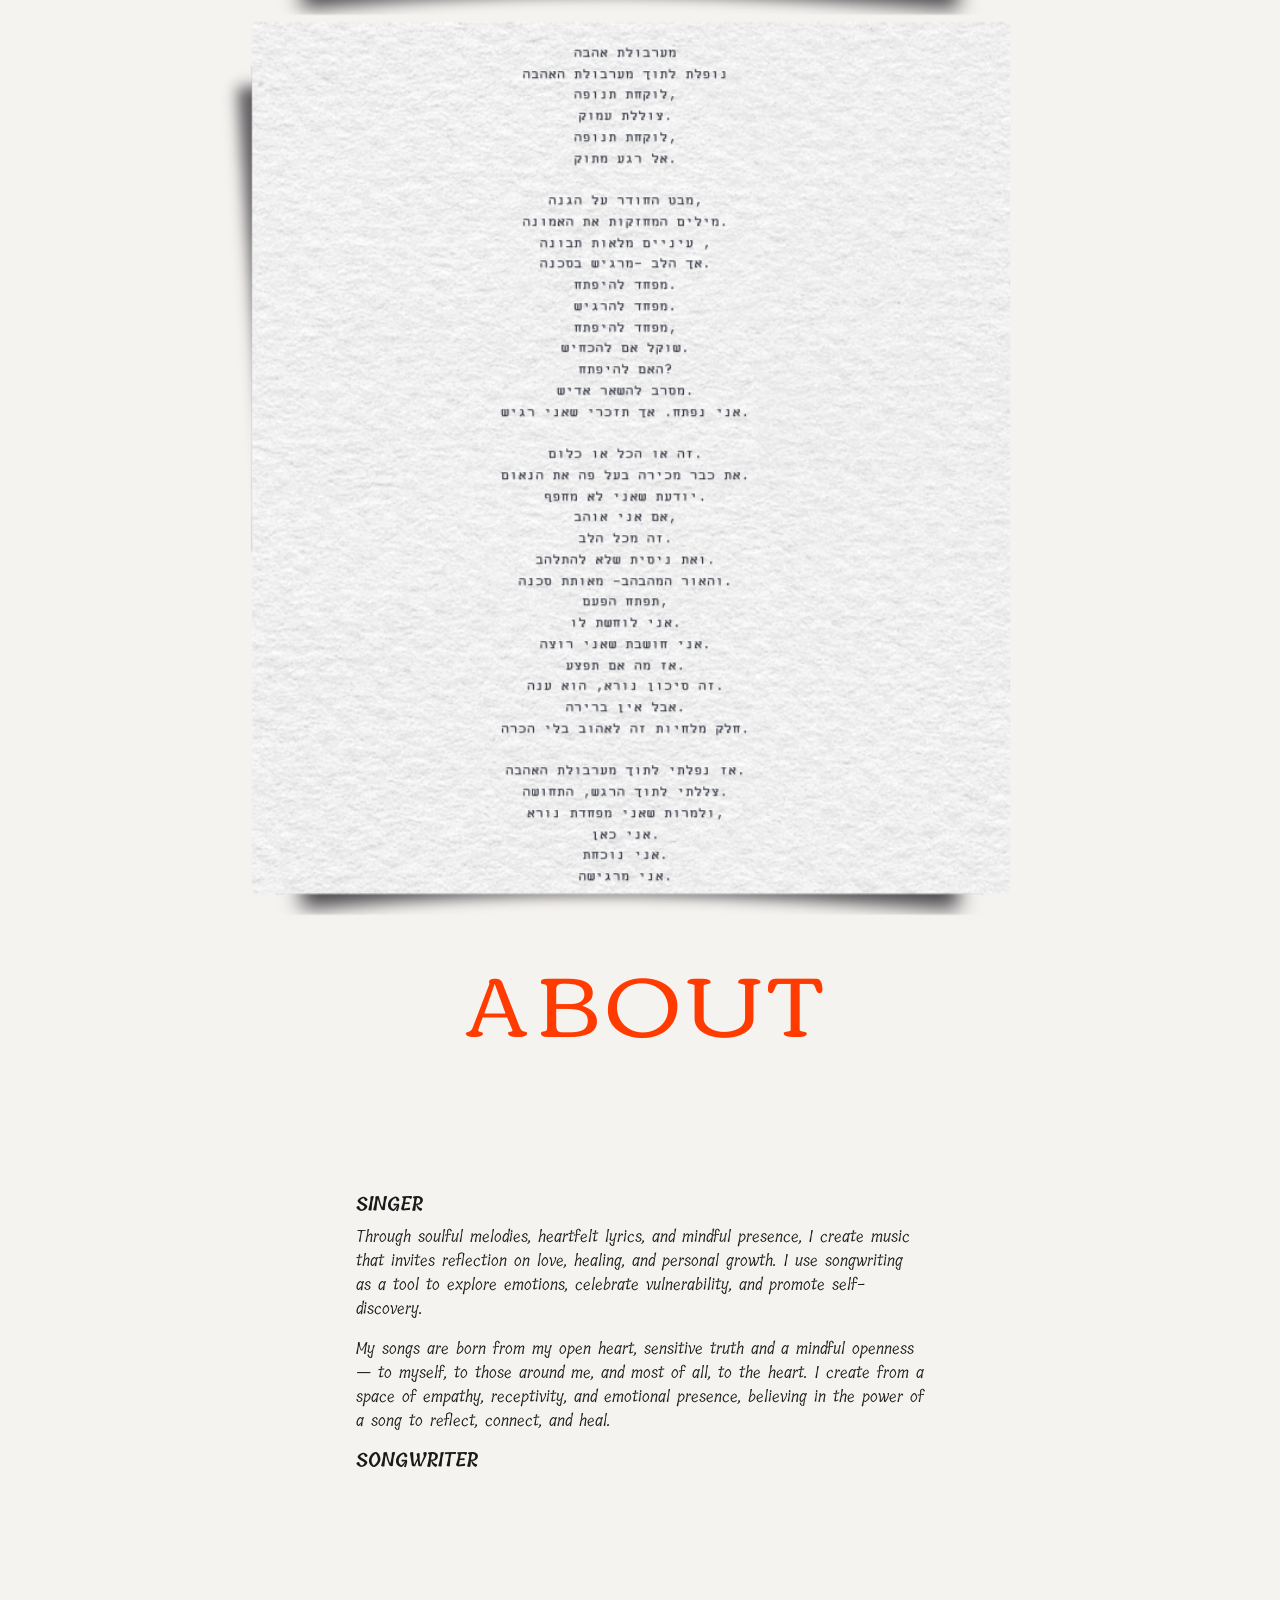
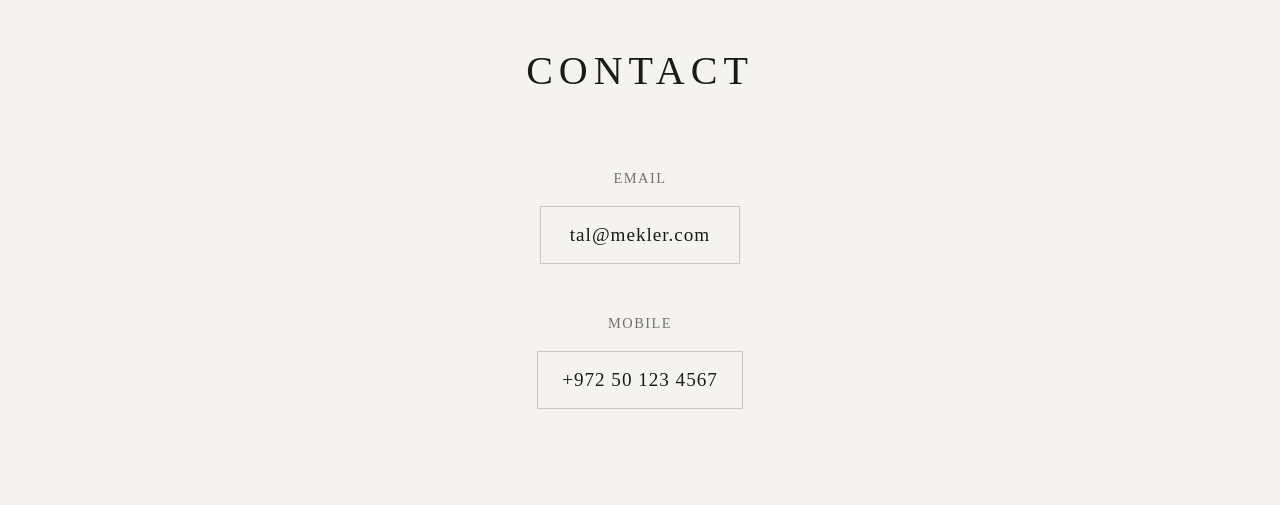
==== commit a1b98373: "Fix section order: ABOUT first, then MUSIC, then POEMS. Reduce music section height to prevent overl" ====
--- a/index.html
+++ b/index.html
@@ -126,132 +126,7 @@
     <!-- Removed spacer to bring music section closer -->
 
     <div class="content-section">
-        <!-- POEMS Section - First -->
-        <div class="poems-section" id="poems">
-            <div class="poems-header">
-                <h2 class="poems-title">POEMS</h2>
-            </div>
-            <div class="sticky-cards-container">
-                <div class="sticky-card">
-                    <div class="card-content">
-                        <img src="poems/poem 1.png" alt="Poem 1" class="poem-image">
-                    </div>
-                </div>
-                <div class="sticky-card">
-                    <div class="card-content">
-                        <img src="poems/poem 2.png" alt="Poem 2" class="poem-image">
-                    </div>
-                </div>
-                <div class="sticky-card">
-                    <div class="card-content">
-                        <img src="poems/poem 3.png" alt="Poem 3" class="poem-image">
-                    </div>
-                </div>
-            </div>
-        </div>
-
-        <!-- MUSIC Section - Second -->
-        <div class="music-section-wrapper">
-            <div id="MUSIC" class="music-container">
-                <div class="div-block-96">
-                    <h2 class="music-title">MUSIC</h2>
-                </div>
-                <div class="card-outer-container w-dyn-list">
-                    <div role="list" class="container w-dyn-items">
-                        <div role="listitem" class="card w-dyn-item" style="translate: none; rotate: none; scale: none; transform: translate(-1.244%, 1.7622%) rotate(-0.650109deg);">
-                            <div class="content" style="translate: none; rotate: none; scale: none; transform: translate(0px, 0px);">
-                                <a href="https://open.spotify.com/album/5awEnPUdqgYwqsc33hPk52?si=yfVe29S4SW2D4seohRyWgQ" target="_blank" class="link-block-38 w-inline-block">
-                                    <img src="https://cdn.prod.website-files.com/62e02f1962b5dd5bf1c2ba38/681dfe84481a90cd0098d8c1_ch-blessings-web.jpg" loading="lazy" alt="" class="image-45">
-                                </a>
-                                <div class="div-block-89">
-                                    <a href="https://open.spotify.com/album/5awEnPUdqgYwqsc33hPk52?si=yfVe29S4SW2D4seohRyWgQ" class="new-nav-link big music">listen <strong>→</strong></a>
-                                    <div class="new-nav-link date">2025</div>
-                                </div>
-                            </div>
-                        </div>
-                        <div role="listitem" class="card w-dyn-item" style="translate: none; rotate: none; scale: none; transform: translate(3.0589%, -1.3484%) rotate(2.06635deg);">
-                            <div class="content" style="translate: none; rotate: none; scale: none; transform: translate(0px, 0px);">
-                                <a href="https://open.spotify.com/album/5uRY0boZn48gDio0ASlgI0" target="_blank" class="link-block-38 w-inline-block">
-                                    <img src="https://cdn.prod.website-files.com/62e02f1962b5dd5bf1c2ba38/66b60ed0fb0e20c09609bb0e_CH-96Months-Front-web.jpg" loading="lazy" alt="" class="image-45">
-                                </a>
-                                <div class="div-block-89">
-                                    <a href="https://open.spotify.com/album/5uRY0boZn48gDio0ASlgI0" class="new-nav-link big music">listen <strong>→</strong></a>
-                                    <div class="new-nav-link date">2024</div>
-                                </div>
-                            </div>
-                        </div>
-                        <div role="listitem" class="card w-dyn-item" style="translate: none; rotate: none; scale: none; transform: translate(3.9454%, -0.7539%) rotate(-6.5853deg);">
-                            <div class="content" style="translate: none; rotate: none; scale: none; transform: translate(0px, 0px);">
-                                <a href="https://open.spotify.com/album/3VI38DDpgfFMVPrUi69V5B" target="_blank" class="link-block-38 w-inline-block">
-                                    <img src="https://cdn.prod.website-files.com/62e02f1962b5dd5bf1c2ba38/66a23d4f067ebc818bfc2ad9_lovers-past-life.jpg" loading="lazy" alt="" class="image-45">
-                                </a>
-                                <div class="div-block-89">
-                                    <a href="https://open.spotify.com/album/3VI38DDpgfFMVPrUi69V5B" class="new-nav-link big music">listen <strong>→</strong></a>
-                                    <div class="new-nav-link date">2024</div>
-                                </div>
-                            </div>
-                        </div>
-                        <div role="listitem" class="card w-dyn-item" style="translate: none; rotate: none; scale: none; transform: translate(-3.1916%, 1.9677%) rotate(-2.2461deg);">
-                            <div class="content" style="translate: none; rotate: none; scale: none; transform: translate(0px, 0px);">
-                                <a href="https://open.spotify.com/album/3XDtRvXV5DR1xZfvcneG2C" target="_blank" class="link-block-38 w-inline-block">
-                                    <img src="https://cdn.prod.website-files.com/62e02f1962b5dd5bf1c2ba38/64c3c1a626d94eb6dff74bb5_CH-Desire-Art-Master.jpg" loading="lazy" alt="" class="image-45">
-                                </a>
-                                <div class="div-block-89">
-                                    <a href="https://open.spotify.com/album/3XDtRvXV5DR1xZfvcneG2C" class="new-nav-link big music">listen <strong>→</strong></a>
-                                    <div class="new-nav-link date">2023</div>
-                                </div>
-                            </div>
-                        </div>
-                        <div role="listitem" class="card w-dyn-item" style="translate: none; rotate: none; scale: none; transform: translate(3.6133%, 1.8704%) rotate(-3.48378deg);">
-                            <div class="content" style="translate: none; rotate: none; scale: none; transform: translate(0px, 0px);">
-                                <a href="https://open.spotify.com/album/22UyygZceCIfoE0RhENgKx?referral=labelaffiliate&utm_source=1011lwCJzWy4&utm_medium=Sony_SonyMusicUK&utm_campaign=labelaffiliate" target="_blank" class="link-block-38 w-inline-block">
-                                    <img src="https://cdn.prod.website-files.com/62e02f1962b5dd5bf1c2ba38/640a94156a37cb39fc084686_CH-Miracle-Art-Website.jpg" loading="lazy" alt="" class="image-45">
-                                </a>
-                                <div class="div-block-89">
-                                    <a href="https://open.spotify.com/album/22UyygZceCIfoE0RhENgKx?referral=labelaffiliate&utm_source=1011lwCJzWy4&utm_medium=Sony_SonyMusicUK&utm_campaign=labelaffiliate" class="new-nav-link big music">listen <strong>→</strong></a>
-                                    <div class="new-nav-link date">2023</div>
-                                </div>
-                            </div>
-                        </div>
-                        <div role="listitem" class="card w-dyn-item" style="translate: none; rotate: none; scale: none; transform: translate(-2.6412%, -3.9468%) rotate(-6.68936deg);">
-                            <div class="content" style="translate: none; rotate: none; scale: none; transform: translate(0px, 0px);">
-                                <a href="https://linkfire.prf.hn/click/camref:1100lpG3g/pubref:Calvin+Harris%3BCalvinHarris.lnk.to%2FFWBV2%3B8f7439d4ab8691a738017bd5554865b2/sportifyurl:http%3A%2F%2Fopen.spotify.com%2Falbum%2F49DV9eFp2xTdtO7veew5xS/destination:http%3A%2F%2Fopen.spotify.com%2Falbum%2F49DV9eFp2xTdtO7veew5xS" target="_blank" class="link-block-38 w-inline-block">
-                                    <img src="https://cdn.prod.website-files.com/62e02f1962b5dd5bf1c2ba38/62ed4a4010b38564596c2885_FWB2.png" loading="lazy" alt="" class="image-45">
-                                </a>
-                                <div class="div-block-89">
-                                    <a href="https://linkfire.prf.hn/click/camref:1100lpG3g/pubref:Calvin+Harris%3BCalvinHarris.lnk.to%2FFWBV2%3B8f7439d4ab8691a738017bd5554865b2/sportifyurl:http%3A%2F%2Fopen.spotify.com%2Falbum%2F49DV9eFp2xTdtO7veew5xS/destination:http%3A%2F%2Fopen.spotify.com%2Falbum%2F49DV9eFp2xTdtO7veew5xS" class="new-nav-link big music">listen <strong>→</strong></a>
-                                    <div class="new-nav-link date">2022</div>
-                                </div>
-                            </div>
-                        </div>
-                        <div role="listitem" class="card w-dyn-item" style="translate: none; rotate: none; scale: none; transform: translate(2.3799%, -2.7872%) rotate(5.262deg);">
-                            <div class="content" style="translate: none; rotate: none; scale: none; transform: translate(0px, 0px);">
-                                <a href="https://linkfire.prf.hn/click/camref:1011lkZcx/pubref:Calvin+Harris%3BCalvinHarris.lnk.to%2FObsessed%3B1f7eaec7dce02aeafb8aba5a57ffcdf4/sportifyurl:http%3A%2F%2Fopen.spotify.com%2Ftrack%2F0b5CzUhyShYuDdtW5J4wm2/destination:http%3A%2F%2Fopen.spotify.com%2Ftrack%2F0b5CzUhyShYuDdtW5J4wm2" target="_blank" class="link-block-38 w-inline-block">
-                                    <img src="https://cdn.prod.website-files.com/62e02f1962b5dd5bf1c2ba38/62ed4a4010b38564596c2885_FWB2.png" loading="lazy" alt="" class="image-45">
-                                </a>
-                                <div class="div-block-89">
-                                    <a href="https://linkfire.prf.hn/click/camref:1011lkZcx/pubref:Calvin+Harris%3BCalvinHarris.lnk.to%2FObsessed%3B1f7eaec7dce02aeafb8aba5a57ffcdf4/sportifyurl:http%3A%2F%2Fopen.spotify.com%2Ftrack%2F0b5CzUhyShYuDdtW5J4wm2/destination:http%3A%2F%2Fopen.spotify.com%2Ftrack%2F0b5CzUhyShYuDdtW5J4wm2" class="new-nav-link big music">listen <strong>→</strong></a>
-                                    <div class="new-nav-link date">2022</div>
-                                </div>
-                            </div>
-                        </div>
-                        <div role="listitem" class="card w-dyn-item" style="translate: none; rotate: none; scale: none; transform: translate(1.8457%, 0.3532%) rotate(-7.33604deg);">
-                            <div class="content" style="translate: none; rotate: none; scale: none; transform: translate(0px, 0px);">
-                                <a href="https://linkfire.prf.hn/click/camref:1100lpG3g/pubref:Normani%3BCalvinHarris.lnk.to%2FNewToYou%3B3f234c822caa4415ad546960d3e085d3/sportifyurl:https%3A%2F%2Fopen.spotify.com%2Ftrack%2F22PTmk4mzAVi92WiQPAcFp%3Fsi%3DG1DJsu7oRHONfrETUL8u0g/destination:https%3A%2F%2Fopen.spotify.com%2Ftrack%2F22PTmk4mzAVi92WiQPAcFp%3Fsi%3DG1DJsu7oRHONfrETUL8u0g" target="_blank" class="link-block-38 w-inline-block">
-                                    <img src="https://cdn.prod.website-files.com/62e02f1962b5dd5bf1c2ba38/62ed47b2fce10e1b204f0068_new-to-you.jpg" loading="lazy" alt="" class="image-45">
-                                </a>
-                                <div class="div-block-89">
-                                    <a href="https://linkfire.prf.hn/click/camref:1100lpG3g/pubref:Normani%3BCalvinHarris.lnk.to%2FNewToYou%3B3f234c822caa4415ad546960d3e085d3/sportifyurl:https%3A%2F%2Fopen.spotify.com%2Ftrack%2F22PTmk4mzAVi92WiQPAcFp%3Fsi%3DG1DJsu7oRHONfrETUL8u0g/destination:https%3A%2F%2Fopen.spotify.com%2Ftrack%2F22PTmk4mzAVi92WiQPAcFp%3Fsi%3DG1DJsu7oRHONfrETUL8u0g" class="new-nav-link big music">listen <strong>→</strong></a>
-                                    <div class="new-nav-link date">2022</div>
-                                </div>
-                            </div>
-                        </div>
-                    </div>
-                </div>
-            </div>
-        </div>
-
-        <!-- ABOUT Section - Third -->
+        <!-- ABOUT Section - First -->
         <div class="about-section" id="about">
             <h2 class="about-title">ABOUT</h2>
             
@@ -285,6 +160,170 @@
                     </div>
                     <div class="about-content-right">
                         <h3 class="about-subtitle">SONGWRITER</h3>
+                    </div>
+                </div>
+            </div>
+        </div>
+
+        <!-- MUSIC Section - Second -->
+        <div class="music-section-wrapper">
+            <div id="MUSIC" class="music-container">
+                <div class="div-block-96">
+                    <h2 class="music-title">MUSIC</h2>
+                </div>
+                <div class="card-outer-container w-dyn-list">
+                    <div role="list" class="container w-dyn-items">
+                        <div role="listitem" class="card w-dyn-item" style="translate: none; rotate: none; scale: none; transform: translate(-1.244%, 1.7622%) rotate(-0.650109deg);">
+                            <div class="content" style="translate: none; rotate: none; scale: none; transform: translate(0px, 0px);">
+                                <a href="https://open.spotify.com/album/5awEnPUdqgYwqsc33hPk52?si=yfVe29S4SW2D4seohRyWgQ" target="_blank" class="link-block-38 w-inline-block">
+                                    <img src="https://cdn.prod.website-files.com/62e02f1962b5dd5bf1c2ba38/681dfe84481a90cd0098d8c1_ch-blessings-web.jpg" loading="lazy" alt="" class="image-45">
+                                </a>
+                                <div class="div-block-89">
+                                    <a href="https://open.spotify.com/album/5awEnPUdqgYwqsc33hPk52?si=yfVe29S4SW2D4seohRyWgQ" class="new-nav-link big music">listen <strong>→</strong></a>
+                                    <div class="new-nav-link date">2025</div>
+                                </div>
+                            </div>
+                        </div>
+                        <div role="listitem" class="card w-dyn-item" style="translate: none; rotate: none; scale: none; transform: translate(3.0589%, -1.3484%) rotate(2.06635deg);">
+                            <div class="content" style="translate: none; rotate: none; scale: none; transform: translate(0px, 0px);">
+                                <a href="https://open.spotify.com/album/5uRY0boZn48gDio0ASlgI0" target="_blank" class="link-block-38 w-inline-block">
+                                    <img src="https://cdn.prod.website-files.com/62e02f1962b5dd5bf1c2ba38/66b60ed0fb0e20c09609bb0e_CH-96Months-Front-web.jpg" loading="lazy" alt="" class="image-45">
+                                </a>
+                                <div class="div-block-89">
+                                    <a href="https://open.spotify.com/album/5uRY0boZn48gDio0ASlgI0" class="new-nav-link big music">listen <strong>→</strong></a>
+                                    <div class="new-nav-link date">2024</div>
+                                </div>
+                            </div>
+                        </div>
+                        <div role="listitem" class="card w-dyn-item" style="translate: none; rotate: none; scale: none; transform: translate(3.9454%, -0.7539%) rotate(-6.5853deg);">
+                            <div class="content" style="translate: none; rotate: none; scale: none; transform: translate(0px, 0px);">
+                                <a href="https://open.spotify.com/album/3VI38DDpgfFMVPrUi69V5B" target="_blank" class="link-block-38 w-inline-block">
+                                    <img src="https://cdn.prod.website-files.com/62e02f1962b5dd5bf1c2ba38/66a23d4f067ebc818bfc2ad9_lovers-past-life.jpg" loading="lazy" alt="" class="image-45">
+                                </a>
+                                <div class="div-block-89">
+                                    <a href="https://open.spotify.com/album/3VI38DDpgfFMVPrUi69V5B" class="new-nav-link big music">listen <strong>→</strong></a>
+                                    <div class="new-nav-link date">2024</div>
+                                </div>
+                            </div>
+                        </div>
+                        <div role="listitem" class="card w-dyn-item" style="translate: none; rotate: none; scale: none; transform: translate(-3.1916%, 1.9677%) rotate(-2.2461deg);">
+                            <div class="content" style="translate: none; rotate: none; scale: none; transform: translate(0px, 0px);">
+                                <a href="https://open.spotify.com/album/3XDtRvXV5DR1xZfvcneG2C" target="_blank" class="link-block-38 w-inline-block">
+                                    <img src="https://cdn.prod.website-files.com/62e02f1962b5dd5bf1c2ba38/64c3c1a626d94eb6dff74bb5_CH-Desire-Art-Master.jpg" loading="lazy" alt="" class="image-45">
+                                </a>
+                                <div class="div-block-89">
+                                    <a href="https://open.spotify.com/album/3XDtRvXV5DR1xZfvcneG2C" class="new-nav-link big music">listen <strong>→</strong></a>
+                                    <div class="new-nav-link date">2023</div>
+                                </div>
+                            </div>
+                        </div>
+                        <div role="listitem" class="card w-dyn-item" style="translate: none; rotate: none; scale: none; transform: translate(3.6133%, 1.8704%) rotate(-3.48378deg);">
+                            <div class="content" style="translate: none; rotate: none; scale: none; transform: translate(0px, 0px);">
+                                <a href="https://open.spotify.com/album/22UyygZceCIfoE0RhENgKx?referral=labelaffiliate&utm_source=1011lwCJzWy4&utm_medium=Sony_SonyMusicUK&utm_campaign=labelaffiliate" target="_blank" class="link-block-38 w-inline-block">
+                                    <img src="https://cdn.prod.website-files.com/62e02f1962b5dd5bf1c2ba38/640a94156a37cb39fc084686_CH-Miracle-Art-Website.jpg" loading="lazy" alt="" class="image-45">
+                                </a>
+                                <div class="div-block-89">
+                                    <a href="https://open.spotify.com/album/22UyygZceCIfoE0RhENgKx?referral=labelaffiliate&utm_source=1011lwCJzWy4&utm_medium=Sony_SonyMusicUK&utm_campaign=labelaffiliate" class="new-nav-link big music">listen <strong>→</strong></a>
+                                    <div class="new-nav-link date">2023</div>
+                                </div>
+                            </div>
+                        </div>
+                        <div role="listitem" class="card w-dyn-item" style="translate: none; rotate: none; scale: none; transform: translate(-2.6412%, -3.9468%) rotate(-6.68936deg);">
+                            <div class="content" style="translate: none; rotate: none; scale: none; transform: translate(0px, 0px);">
+                                <a href="https://linkfire.prf.hn/click/camref:1100lpG3g/pubref:Calvin+Harris%3BCalvinHarris.lnk.to%2FFWBV2%3B8f7439d4ab8691a738017bd5554865b2/sportifyurl:http%3A%2F%2Fopen.spotify.com%2Falbum%2F49DV9eFp2xTdtO7veew5xS/destination:http%3A%2F%2Fopen.spotify.com%2Falbum%2F49DV9eFp2xTdtO7veew5xS" target="_blank" class="link-block-38 w-inline-block">
+                                    <img src="https://cdn.prod.website-files.com/62e02f1962b5dd5bf1c2ba38/62ed4a4010b38564596c2885_FWB2.png" loading="lazy" alt="" class="image-45">
+                                </a>
+                                <div class="div-block-89">
+                                    <a href="https://linkfire.prf.hn/click/camref:1100lpG3g/pubref:Calvin+Harris%3BCalvinHarris.lnk.to%2FFWBV2%3B8f7439d4ab8691a738017bd5554865b2/sportifyurl:http%3A%2F%2Fopen.spotify.com%2Falbum%2F49DV9eFp2xTdtO7veew5xS/destination:http%3A%2F%2Fopen.spotify.com%2Falbum%2F49DV9eFp2xTdtO7veew5xS" class="new-nav-link big music">listen <strong>→</strong></a>
+                                    <div class="new-nav-link date">2022</div>
+                                </div>
+                            </div>
+                        </div>
+                        <div role="listitem" class="card w-dyn-item" style="translate: none; rotate: none; scale: none; transform: translate(2.3799%, -2.7872%) rotate(5.262deg);">
+                            <div class="content" style="translate: none; rotate: none; scale: none; transform: translate(0px, 0px);">
+                                <a href="https://linkfire.prf.hn/click/camref:1011lkZcx/pubref:Calvin+Harris%3BCalvinHarris.lnk.to%2FObsessed%3B1f7eaec7dce02aeafb8aba5a57ffcdf4/sportifyurl:http%3A%2F%2Fopen.spotify.com%2Ftrack%2F0b5CzUhyShYuDdtW5J4wm2/destination:http%3A%2F%2Fopen.spotify.com%2Ftrack%2F0b5CzUhyShYuDdtW5J4wm2" target="_blank" class="link-block-38 w-inline-block">
+                                    <img src="https://cdn.prod.website-files.com/62e02f1962b5dd5bf1c2ba38/62ed4a4010b38564596c2885_FWB2.png" loading="lazy" alt="" class="image-45">
+                                </a>
+                                <div class="div-block-89">
+                                    <a href="https://linkfire.prf.hn/click/camref:1011lkZcx/pubref:Calvin+Harris%3BCalvinHarris.lnk.to%2FObsessed%3B1f7eaec7dce02aeafb8aba5a57ffcdf4/sportifyurl:http%3A%2F%2Fopen.spotify.com%2Ftrack%2F0b5CzUhyShYuDdtW5J4wm2/destination:http%3A%2F%2Fopen.spotify.com%2Ftrack%2F0b5CzUhyShYuDdtW5J4wm2" class="new-nav-link big music">listen <strong>→</strong></a>
+                                    <div class="new-nav-link date">2022</div>
+                                </div>
+                            </div>
+                        </div>
+                        <div role="listitem" class="card w-dyn-item" style="translate: none; rotate: none; scale: none; transform: translate(1.8457%, 0.3532%) rotate(-7.33604deg);">
+                            <div class="content" style="translate: none; rotate: none; scale: none; transform: translate(0px, 0px);">
+                                <a href="https://linkfire.prf.hn/click/camref:1100lpG3g/pubref:Normani%3BCalvinHarris.lnk.to%2FNewToYou%3B3f234c822caa4415ad546960d3e085d3/sportifyurl:https%3A%2F%2Fopen.spotify.com%2Ftrack%2F22PTmk4mzAVi92WiQPAcFp%3Fsi%3DG1DJsu7oRHONfrETUL8u0g/destination:https%3A%2F%2Fopen.spotify.com%2Ftrack%2F22PTmk4mzAVi92WiQPAcFp%3Fsi%3DG1DJsu7oRHONfrETUL8u0g" target="_blank" class="link-block-38 w-inline-block">
+                                    <img src="https://cdn.prod.website-files.com/62e02f1962b5dd5bf1c2ba38/62ed47b2fce10e1b204f0068_new-to-you.jpg" loading="lazy" alt="" class="image-45">
+                                </a>
+                                <div class="div-block-89">
+                                    <a href="https://linkfire.prf.hn/click/camref:1100lpG3g/pubref:Normani%3BCalvinHarris.lnk.to%2FNewToYou%3B3f234c822caa4415ad546960d3e085d3/sportifyurl:https%3A%2F%2Fopen.spotify.com%2Ftrack%2F22PTmk4mzAVi92WiQPAcFp%3Fsi%3DG1DJsu7oRHONfrETUL8u0g/destination:https%3A%2F%2Fopen.spotify.com%2Ftrack%2F22PTmk4mzAVi92WiQPAcFp%3Fsi%3DG1DJsu7oRHONfrETUL8u0g" class="new-nav-link big music">listen <strong>→</strong></a>
+                                    <div class="new-nav-link date">2022</div>
+                                </div>
+                            </div>
+                        </div>
+                    </div>
+                </div>
+            </div>
+        </div>
+
+        <!-- ABOUT Section - Third -->
+        <div class="about-section" id="about">
+            <h2 class="about-title">ABOUT</h2>
+            
+            <!-- Image Carousel Section - First -->
+            <div class="about-carousel">
+                <div class="carousel-container">
+                    <div class="carousel-slide active">
+                        <img src="about section/IMG_2034.png" loading="lazy" alt="Tal Mekler portrait" class="carousel-image">
+                    </div>
+                    <div class="carousel-slide">
+                        <img src="about section/IMG_2038.png" loading="lazy" alt="Tal Mekler performing" class="carousel-image">
+                    </div>
+                    <div class="carousel-slide">
+                        <img src="about section/IMG_2047.png" loading="lazy" alt="Tal Mekler artistic shot" class="carousel-image">
+                    </div>
+                </div>
+                <div class="carousel-dots">
+                    <span class="dot active" data-slide="0"></span>
+                    <span class="dot" data-slide="1"></span>
+                    <span class="dot" data-slide="2"></span>
+                </div>
+            </div>
+            
+            <!-- About Text Section - Second -->
+            <div class="about-text-section">
+                <div class="about-text-container">
+                    <div class="about-content-left">
+                        <h3 class="about-subtitle">SINGER</h3>
+                        <p>Through soulful melodies, heartfelt lyrics, and mindful presence, I create music that invites reflection on love, healing, and personal growth. I use songwriting as a tool to explore emotions, celebrate vulnerability, and promote self-discovery.</p>
+                        <p>My songs are born from my open heart, sensitive truth and a mindful openness— to myself, to those around me, and most of all, to the heart. I create from a space of empathy, receptivity, and emotional presence, believing in the power of a song to reflect, connect, and heal.</p>
+                    </div>
+                    <div class="about-content-right">
+                        <h3 class="about-subtitle">SONGWRITER</h3>
+                    </div>
+                </div>
+            </div>
+        </div>
+        
+        <!-- POEMS Section - Third -->
+        <div class="poems-section" id="poems">
+            <div class="poems-header">
+                <h2 class="poems-title">POEMS</h2>
+            </div>
+            <div class="sticky-cards-container">
+                <div class="sticky-card">
+                    <div class="card-content">
+                        <img src="poems/poem 1.png" alt="Poem 1" class="poem-image">
+                    </div>
+                </div>
+                <div class="sticky-card">
+                    <div class="card-content">
+                        <img src="poems/poem 2.png" alt="Poem 2" class="poem-image">
+                    </div>
+                </div>
+                <div class="sticky-card">
+                    <div class="card-content">
+                        <img src="poems/poem 3.png" alt="Poem 3" class="poem-image">
                     </div>
                 </div>
             </div>
--- a/styles.css
+++ b/styles.css
@@ -490,7 +490,7 @@
     margin: 0;
     position: relative;
     z-index: 1;
-    max-height: 80vh;
+    max-height: 60vh;
 }
 
 /* Music Container */
@@ -1000,6 +1000,7 @@
     overflow: hidden;
     padding: 4rem 0;
     margin-top: 0;
+    margin-bottom: 4rem;
     clear: both;
     z-index: 2;
     min-height: 100vh;
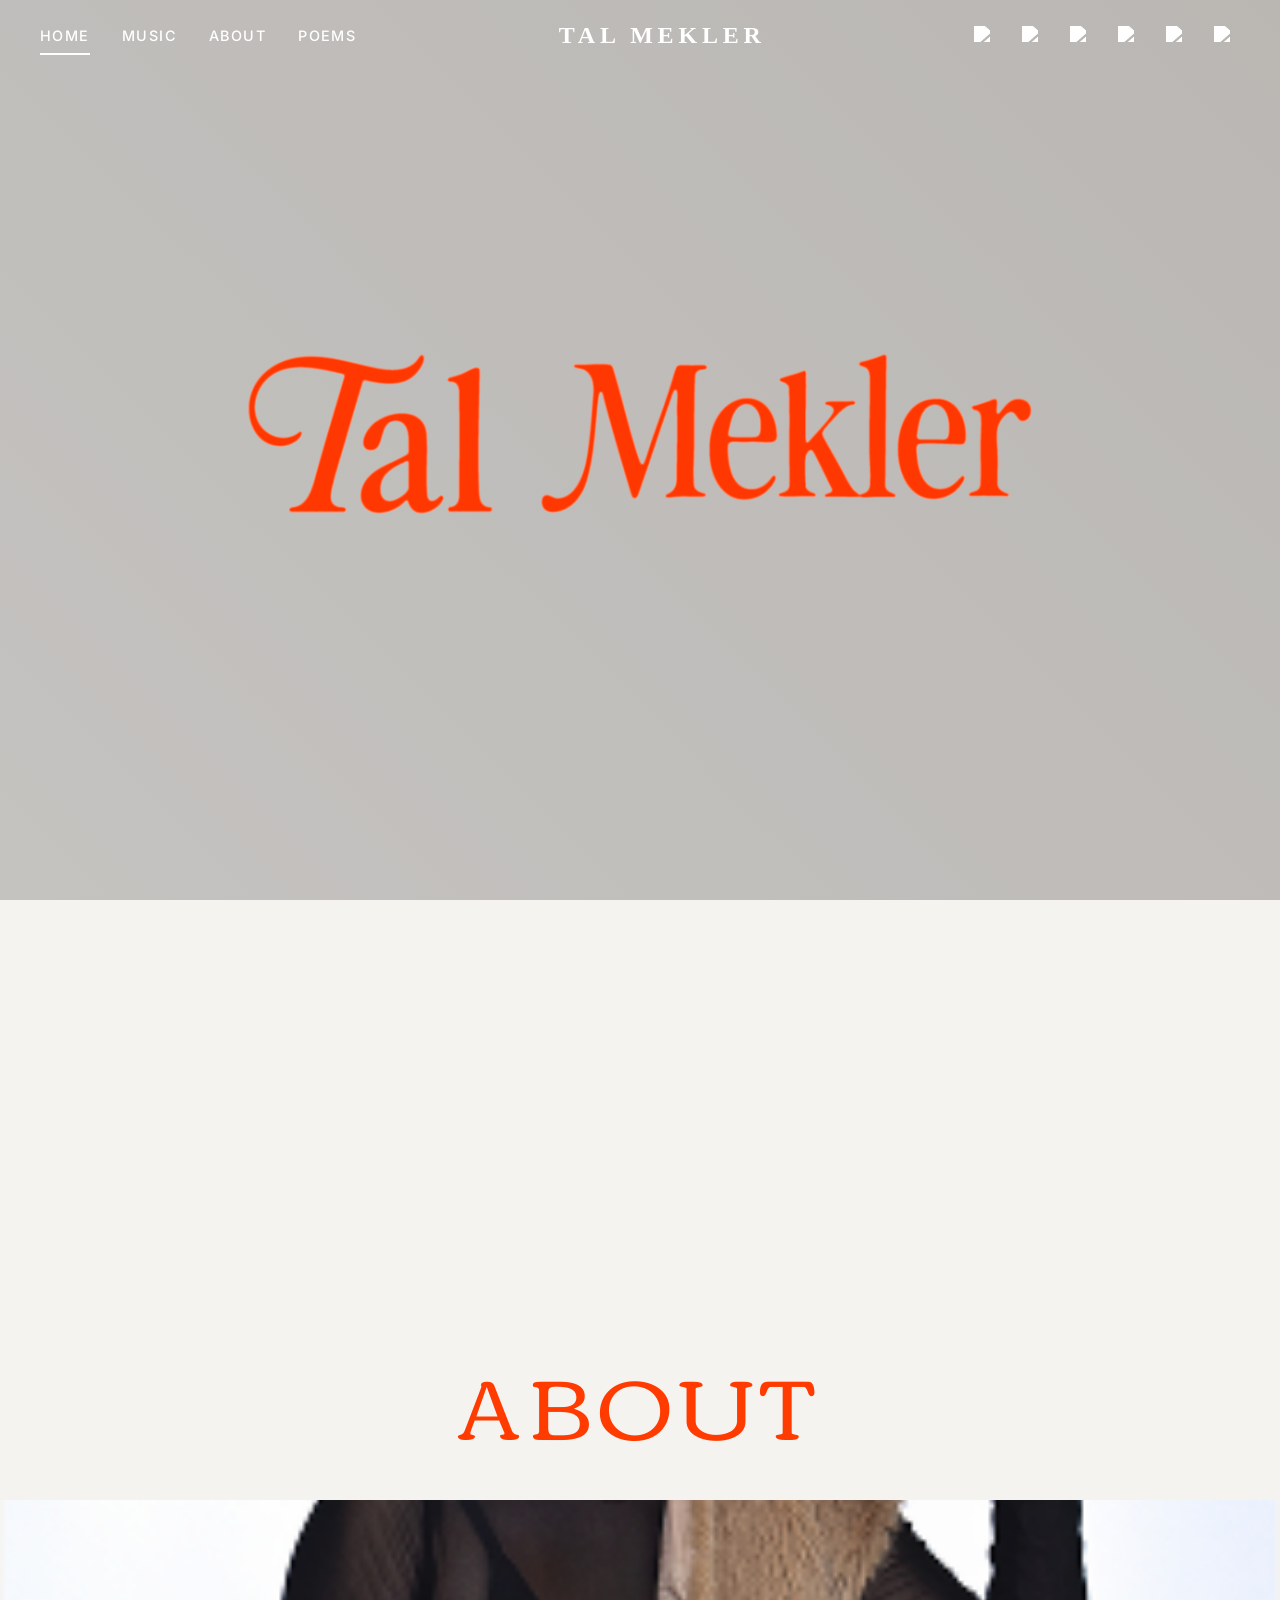
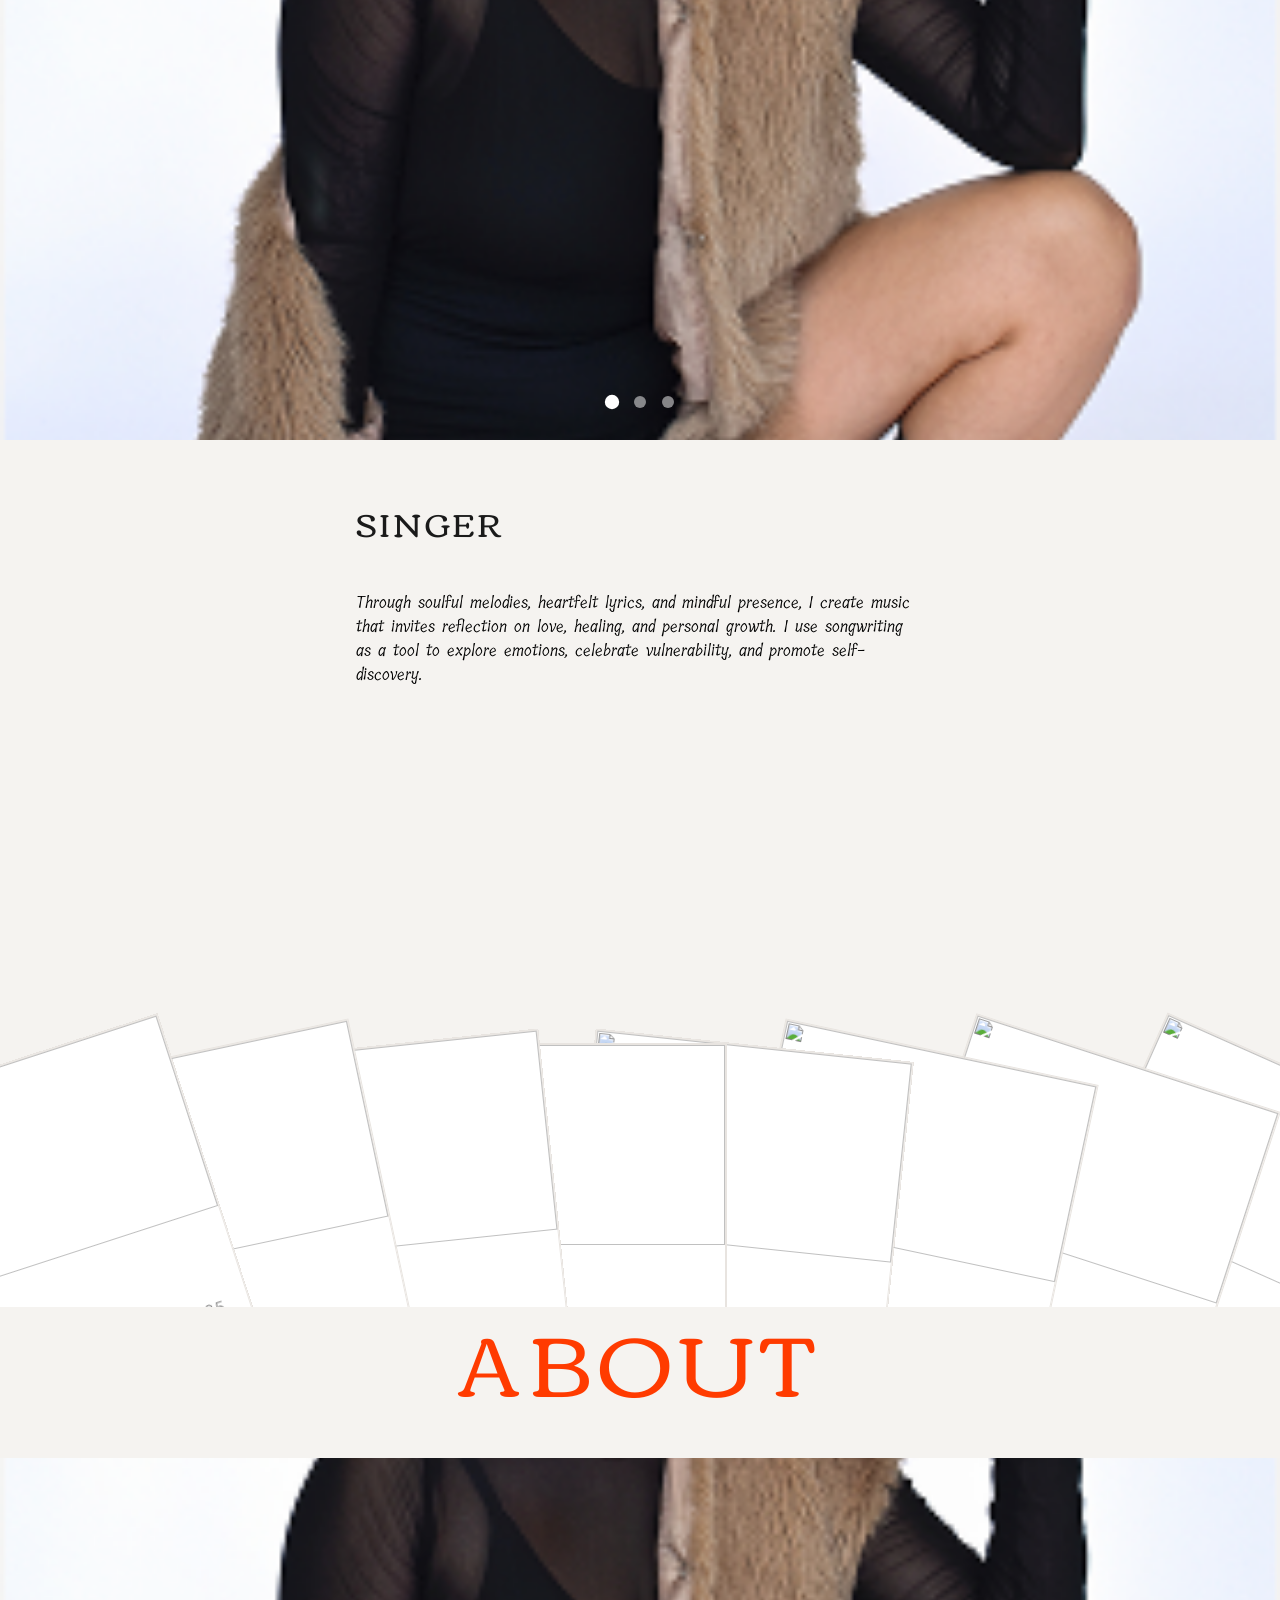
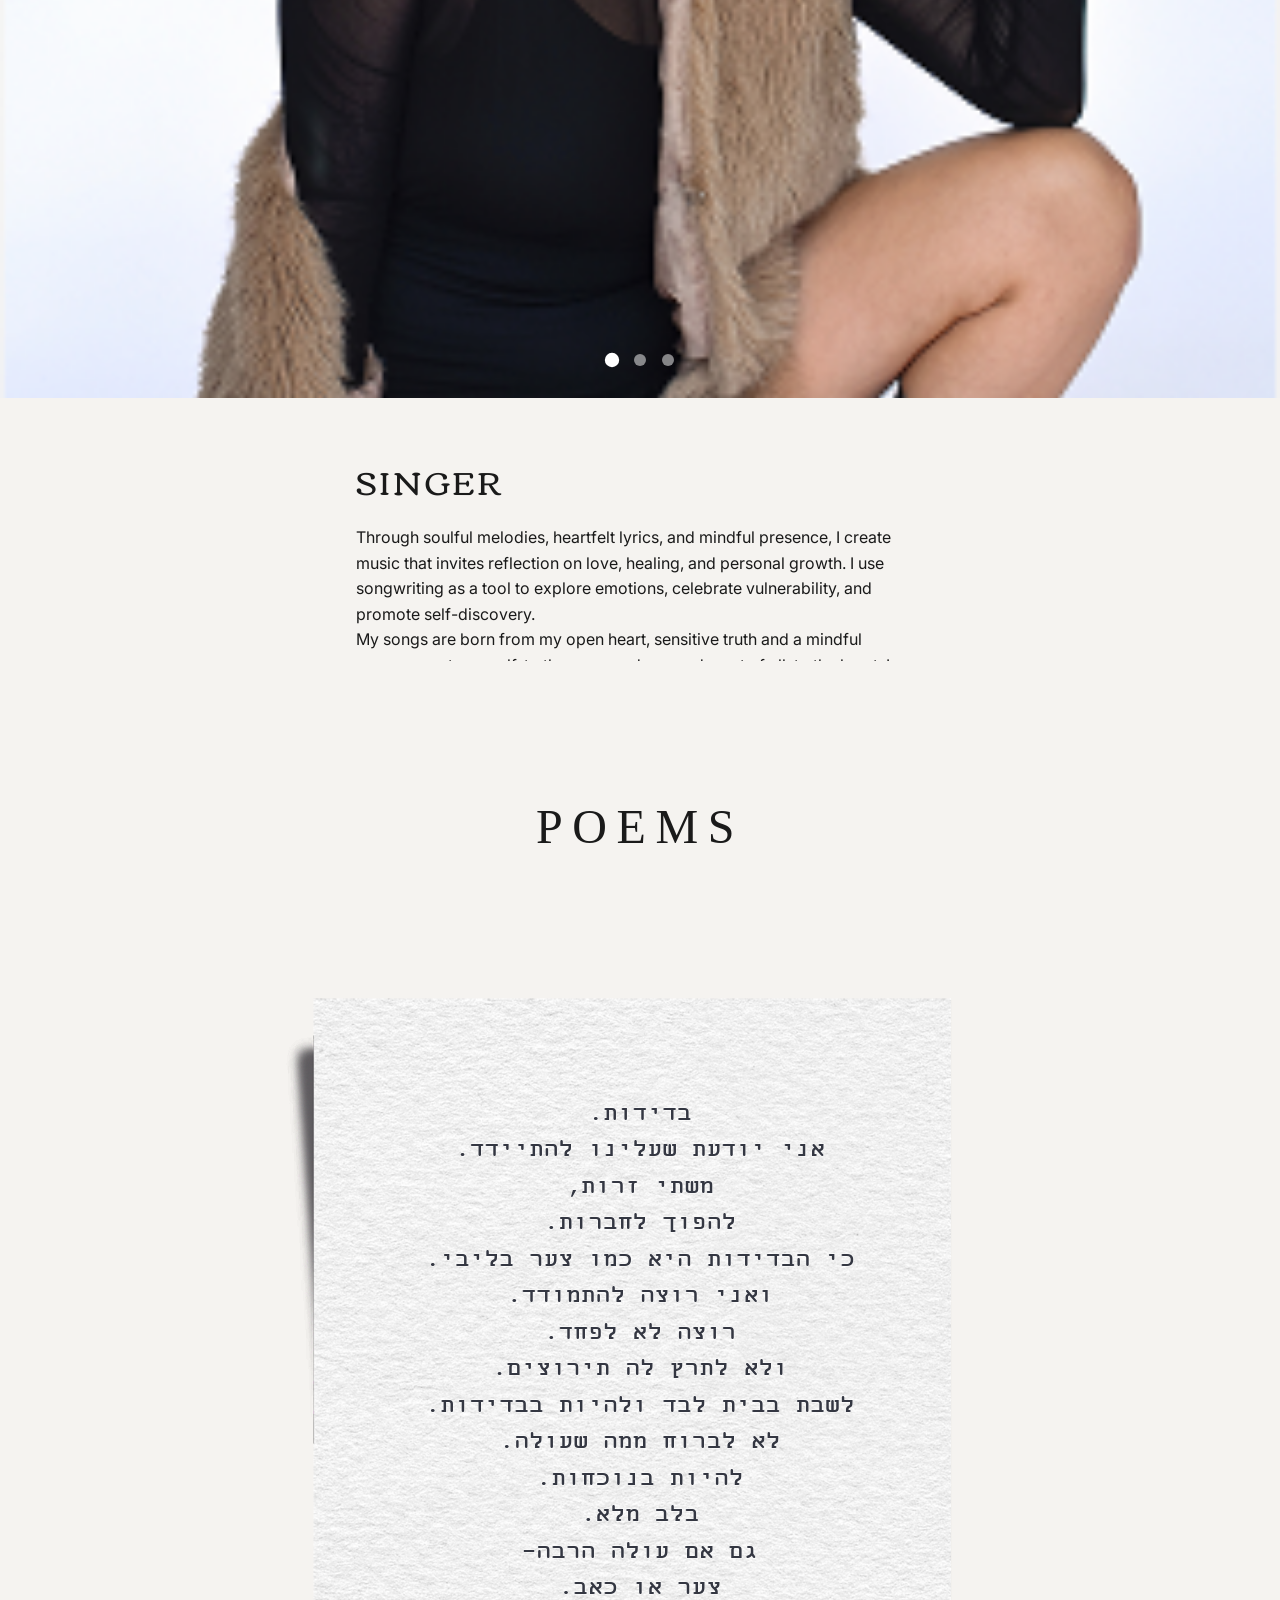
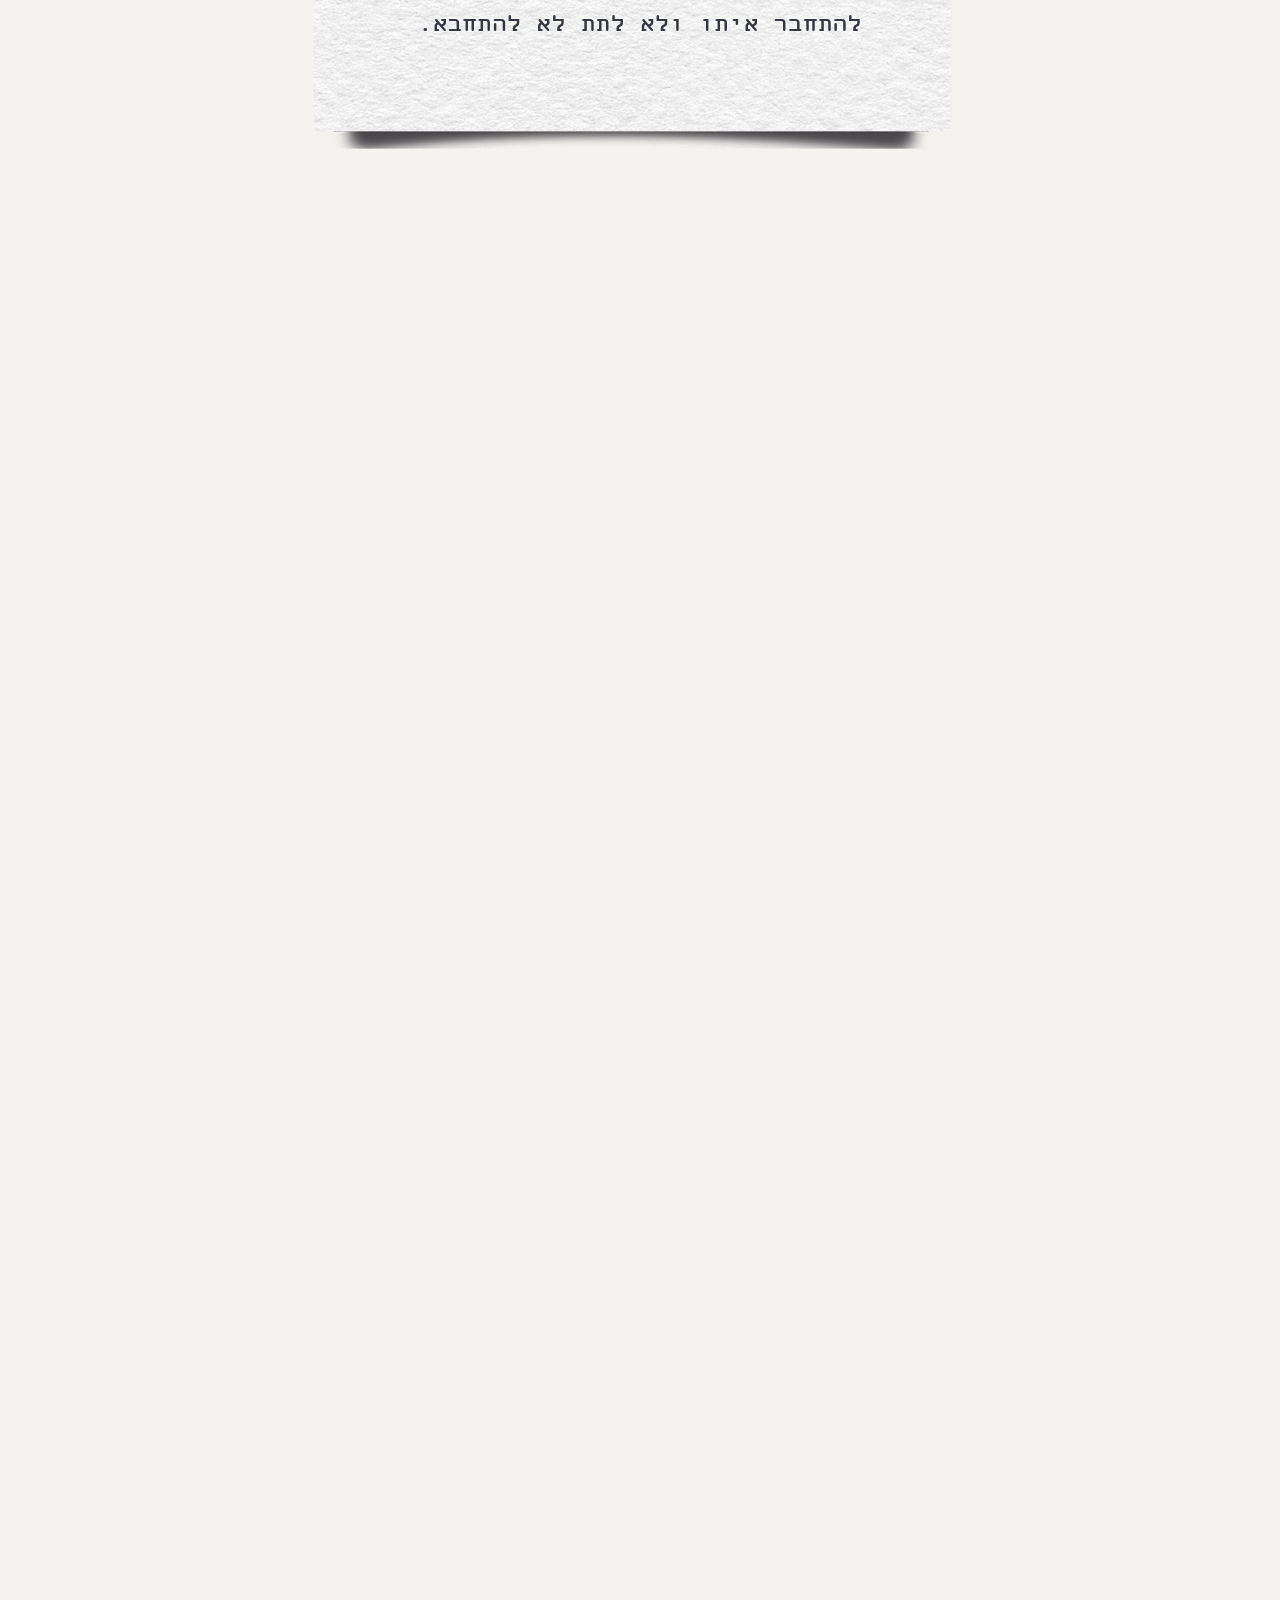
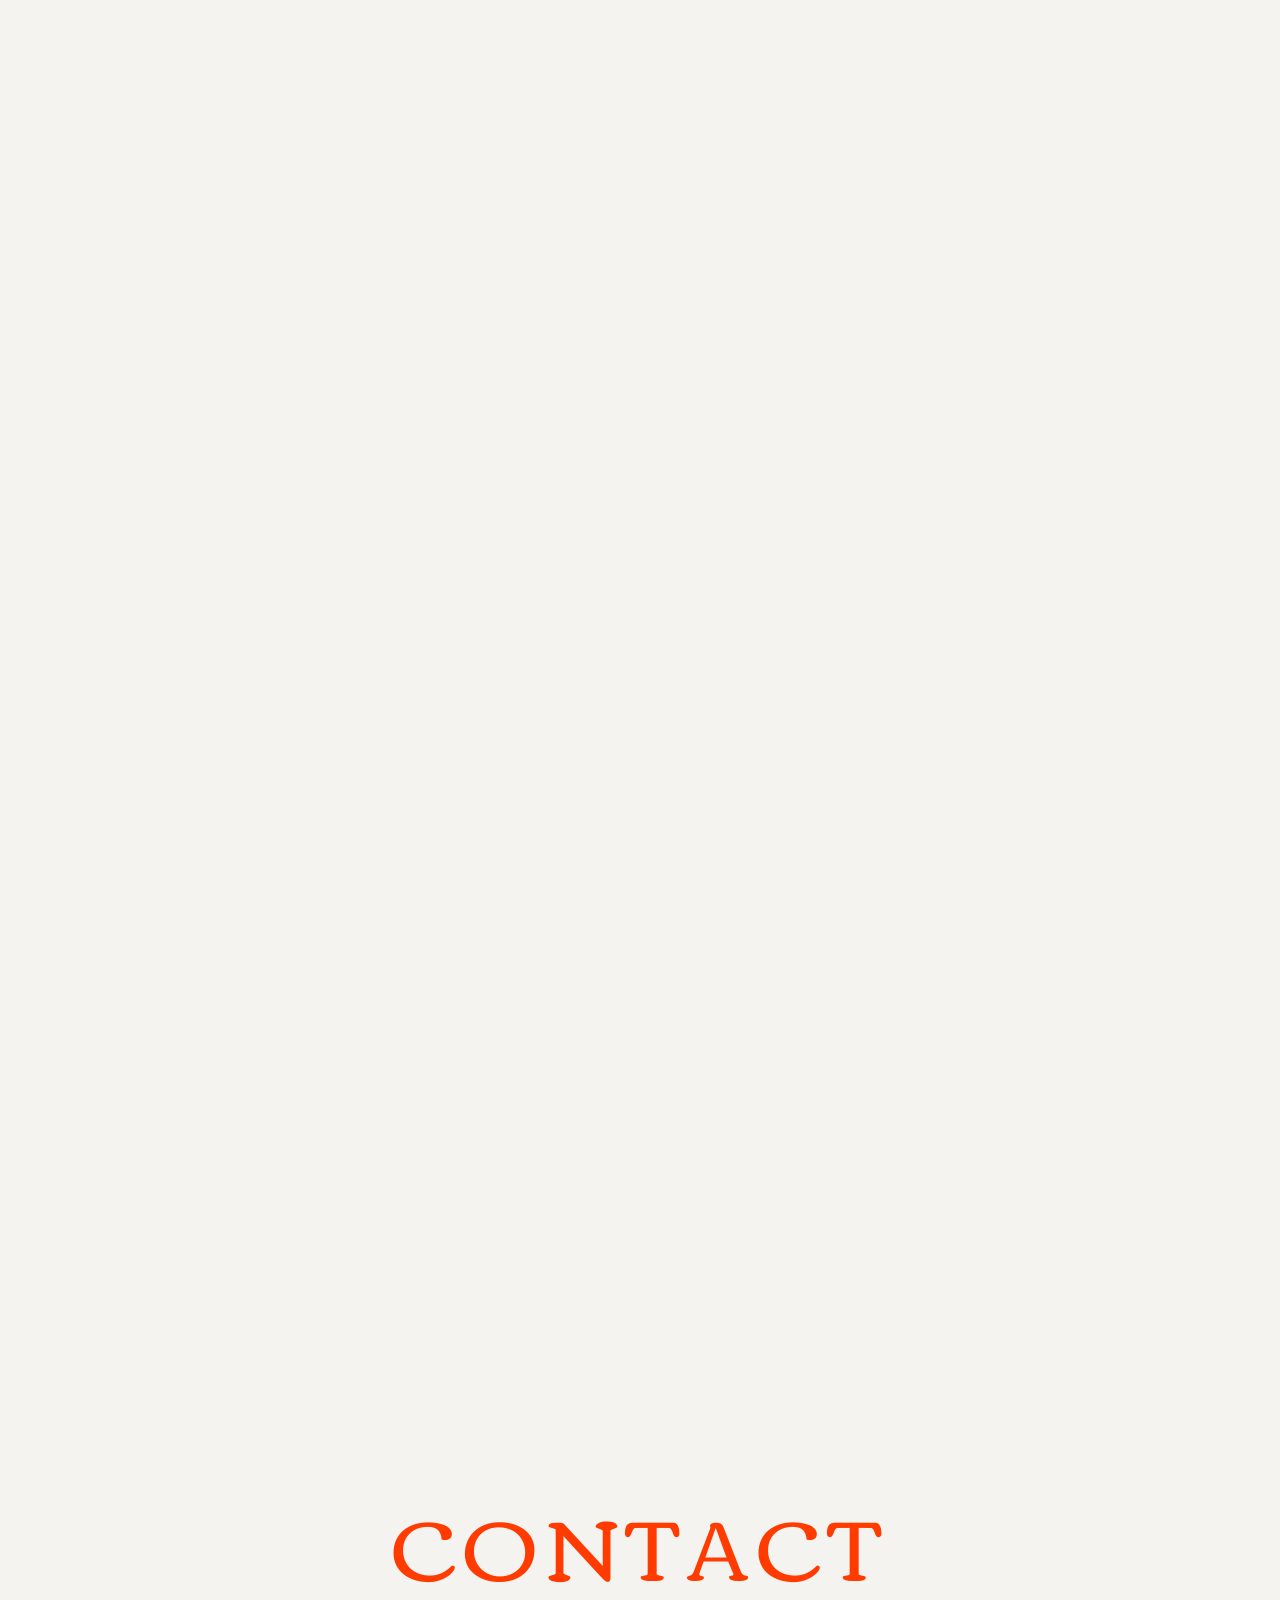
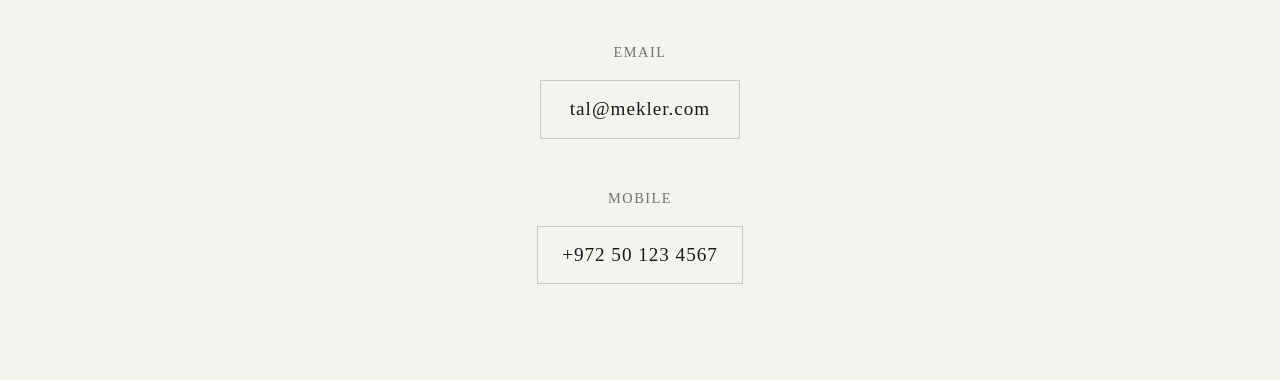
==== commit 1f2d8acf: "Fix sticky poems scrolling issue and update styles" ====
--- a/index.html
+++ b/index.html
@@ -90,7 +90,7 @@
                     <img src="https://cdn.prod.website-files.com/65c639f68821fe3493c0df19/65c6677bf9d5255453602b91_itunes_icon.svg" alt="Apple Music">
                 </a>
                 <a href="#" class="social-icon">
-                    <img src="https://cdn.prod.website-files.com/65c639f68821fe3493c0df19/65cc7f2409715875dcc1045e_youtube_icon.svg" alt="YouTube">
+                    <img src="https://cdn.prod.website-files.com/65cc7f2409715875dcc1045e_youtube_icon.svg" alt="YouTube">
                 </a>
             </div>
         </div>
@@ -126,7 +126,147 @@
     <!-- Removed spacer to bring music section closer -->
 
     <div class="content-section">
+
+        
         <!-- ABOUT Section - First -->
+        <div class="about-section" id="about">
+            <h2 class="about-title">ABOUT</h2>
+            
+            <!-- Image Carousel Section - First -->
+            <div class="about-carousel">
+                <div class="carousel-container">
+                    <div class="carousel-slide active">
+                        <img src="about section/IMG_2034.png" loading="lazy" alt="Tal Mekler portrait" class="carousel-image">
+                    </div>
+                    <div class="carousel-slide">
+                        <img src="about section/IMG_2038.png" loading="lazy" alt="Tal Mekler performing" class="carousel-image">
+                    </div>
+                    <div class="carousel-slide">
+                        <img src="about section/IMG_2047.png" loading="lazy" alt="Tal Mekler artistic shot" class="carousel-image">
+                    </div>
+                </div>
+                <div class="carousel-dots">
+                    <span class="dot active" data-slide="0"></span>
+                    <span class="dot" data-slide="1"></span>
+                    <span class="dot" data-slide="2"></span>
+                </div>
+            </div>
+            
+            <!-- About Text Section - Second -->
+            <div class="about-text-section">
+                <div class="about-text-container">
+                    <h3 class="about-subtitle singer-title">SINGER</h3>
+                    <div class="about-paragraphs">
+                        <p>Through soulful melodies, heartfelt lyrics, and mindful presence, I create music that invites reflection on love, healing, and personal growth. I use songwriting as a tool to explore emotions, celebrate vulnerability, and promote self-discovery.</p>
+                        <p>My songs are born from my open heart, sensitive truth and a mindful openness— to myself, to those around me, and most of all, to the heart. I create from a space of empathy, receptivity, and emotional presence, believing in the power of a song to reflect, connect, and heal.</p>
+                    </div>
+                    <h3 class="about-subtitle songwriter-title">SONGWRITER</h3>
+                </div>
+            </div>
+        </div>
+
+        <!-- MUSIC Section - Second -->
+        <div class="music-section-wrapper">
+            <div id="MUSIC" class="music-container">
+                <div class="div-block-96">
+                    <h2 class="music-title">MUSIC</h2>
+                </div>
+                <div class="card-outer-container w-dyn-list">
+                    <div role="list" class="container w-dyn-items">
+                        <div role="listitem" class="card w-dyn-item" style="translate: none; rotate: none; scale: none; transform: translate(-1.244%, 1.7622%) rotate(-0.650109deg);">
+                            <div class="content" style="translate: none; rotate: none; scale: none; transform: translate(0px, 0px);">
+                                <a href="https://open.spotify.com/album/5awEnPUdqgYwqsc33hPk52?si=yfVe29S4SW2D4seohRyWgQ" target="_blank" class="link-block-38 w-inline-block">
+                                    <img src="https://cdn.prod.website-files.com/62e02f1962b5dd5bf1c2ba38/681dfe84481a90cd0098d8c1_ch-blessings-web.jpg" loading="lazy" alt="" class="image-45">
+                                </a>
+                                <div class="div-block-89">
+                                    <a href="https://open.spotify.com/album/5awEnPUdqgYwqsc33hPk52?si=yfVe29S4SW2D4seohRyWgQ" class="new-nav-link big music">listen <strong>→</strong></a>
+                                    <div class="new-nav-link date">2025</div>
+                                </div>
+                            </div>
+                        </div>
+                        <div role="listitem" class="card w-dyn-item" style="translate: none; rotate: none; scale: none; transform: translate(3.0589%, -1.3484%) rotate(2.06635deg);">
+                            <div class="content" style="translate: none; rotate: none; scale: none; transform: translate(0px, 0px);">
+                                <a href="https://open.spotify.com/album/5uRY0boZn48gDio0ASlgI0" target="_blank" class="link-block-38 w-inline-block">
+                                    <img src="https://cdn.prod.website-files.com/62e02f1962b5dd5bf1c2ba38/66b60ed0fb0e20c09609bb0e_CH-96Months-Front-web.jpg" loading="lazy" alt="" class="image-45">
+                                </a>
+                                <div class="div-block-89">
+                                    <a href="https://open.spotify.com/album/5uRY0boZn48gDio0ASlgI0" class="new-nav-link big music">listen <strong>→</strong></a>
+                                    <div class="new-nav-link date">2024</div>
+                                </div>
+                            </div>
+                        </div>
+                        <div role="listitem" class="card w-dyn-item" style="translate: none; rotate: none; scale: none; transform: translate(3.9454%, -0.7539%) rotate(-6.5853deg);">
+                            <div class="content" style="translate: none; rotate: none; scale: none; transform: translate(0px, 0px);">
+                                <a href="https://open.spotify.com/album/3VI38DDpgfFMVPrUi69V5B" target="_blank" class="link-block-38 w-inline-block">
+                                    <img src="https://cdn.prod.website-files.com/62e02f1962b5dd5bf1c2ba38/66a23d4f067ebc818bfc2ad9_lovers-past-life.jpg" loading="lazy" alt="" class="image-45">
+                                </a>
+                                <div class="div-block-89">
+                                    <a href="https://open.spotify.com/album/3VI38DDpgfFMVPrUi69V5B" class="new-nav-link big music">listen <strong>→</strong></a>
+                                    <div class="new-nav-link date">2024</div>
+                                </div>
+                            </div>
+                        </div>
+                        <div role="listitem" class="card w-dyn-item" style="translate: none; rotate: none; scale: none; transform: translate(-3.1916%, 1.9677%) rotate(-2.2461deg);">
+                            <div class="content" style="translate: none; rotate: none; scale: none; transform: translate(0px, 0px);">
+                                <a href="https://open.spotify.com/album/3XDtRvXV5DR1xZfvcneG2C" target="_blank" class="link-block-38 w-inline-block">
+                                    <img src="https://cdn.prod.website-files.com/62e02f1962b5dd5bf1c2ba38/64c3c1a626d94eb6dff74bb5_CH-Desire-Art-Master.jpg" loading="lazy" alt="" class="image-45">
+                                </a>
+                                <div class="div-block-89">
+                                    <a href="https://open.spotify.com/album/3XDtRvXV5DR1xZfvcneG2C" class="new-nav-link big music">listen <strong>→</strong></a>
+                                    <div class="new-nav-link date">2023</div>
+                                </div>
+                            </div>
+                        </div>
+                        <div role="listitem" class="card w-dyn-item" style="translate: none; rotate: none; scale: none; transform: translate(3.6133%, 1.8704%) rotate(-3.48378deg);">
+                            <div class="content" style="translate: none; rotate: none; scale: none; transform: translate(0px, 0px);">
+                                <a href="https://open.spotify.com/album/22UyygZceCIfoE0RhENgKx?referral=labelaffiliate&utm_source=1011lwCJzWy4&utm_medium=Sony_SonyMusicUK&utm_campaign=labelaffiliate" target="_blank" class="link-block-38 w-inline-block">
+                                    <img src="https://cdn.prod.website-files.com/62e02f1962b5dd5bf1c2ba38/640a94156a37cb39fc084686_CH-Miracle-Art-Website.jpg" loading="lazy" alt="" class="image-45">
+                                </a>
+                                <div class="div-block-89">
+                                    <a href="https://open.spotify.com/album/22UyygZceCIfoE0RhENgKx?referral=labelaffiliate&utm_source=1011lwCJzWy4&utm_medium=Sony_SonyMusicUK&utm_campaign=labelaffiliate" class="new-nav-link big music">listen <strong>→</strong></a>
+                                    <div class="new-nav-link date">2023</div>
+                                </div>
+                            </div>
+                        </div>
+                        <div role="listitem" class="card w-dyn-item" style="translate: none; rotate: none; scale: none; transform: translate(-2.6412%, -3.9468%) rotate(-6.68936deg);">
+                            <div class="content" style="translate: none; rotate: none; scale: none; transform: translate(0px, 0px);">
+                                <a href="https://linkfire.prf.hn/click/camref:1100lpG3g/pubref:Calvin+Harris%3BCalvinHarris.lnk.to%2FFWBV2%3B8f7439d4ab8691a738017bd5554865b2/sportifyurl:http%3A%2F%2Fopen.spotify.com%2Falbum%2F49DV9eFp2xTdtO7veew5xS/destination:http%3A%2F%2Fopen.spotify.com%2Falbum%2F49DV9eFp2xTdtO7veew5xS" target="_blank" class="link-block-38 w-inline-block">
+                                    <img src="https://cdn.prod.website-files.com/62e02f1962b5dd5bf1c2ba38/62ed4a4010b38564596c2885_FWB2.png" loading="lazy" alt="" class="image-45">
+                                </a>
+                                <div class="div-block-89">
+                                    <a href="https://linkfire.prf.hn/click/camref:1100lpG3g/pubref:Calvin+Harris%3BCalvinHarris.lnk.to%2FFWBV2%3B8f7439d4ab8691a738017bd5554865b2/sportifyurl:http%3A%2F%2Fopen.spotify.com%2Falbum%2F49DV9eFp2xTdtO7veew5xS/destination:http%3A%2F%2Fopen.spotify.com%2Falbum%2F49DV9eFp2xTdtO7veew5xS" class="new-nav-link big music">listen <strong>→</strong></a>
+                                    <div class="new-nav-link date">2022</div>
+                                </div>
+                            </div>
+                        </div>
+                        <div role="listitem" class="card w-dyn-item" style="translate: none; rotate: none; scale: none; transform: translate(2.3799%, -2.7872%) rotate(5.262deg);">
+                            <div class="content" style="translate: none; rotate: none; scale: none; transform: translate(0px, 0px);">
+                                <a href="https://linkfire.prf.hn/click/camref:1011lkZcx/pubref:Calvin+Harris%3BCalvinHarris.lnk.to%2FObsessed%3B1f7eaec7dce02aeafb8aba5a57ffcdf4/sportifyurl:http%3A%2F%2Fopen.spotify.com%2Ftrack%2F0b5CzUhyShYuDdtW5J4wm2/destination:http%3A%2F%2Fopen.spotify.com%2Ftrack%2F0b5CzUhyShYuDdtW5J4wm2" target="_blank" class="link-block-38 w-inline-block">
+                                    <img src="https://cdn.prod.website-files.com/62e02f1962b5dd5bf1c2ba38/62ed4a4010b38564596c2885_FWB2.png" loading="lazy" alt="" class="image-45">
+                                </a>
+                                <div class="div-block-89">
+                                    <a href="https://linkfire.prf.hn/click/camref:1011lkZcx/pubref:Calvin+Harris%3BCalvinHarris.lnk.to%2FObsessed%3B1f7eaec7dce02aeafb8aba5a57ffcdf4/sportifyurl:http%3A%2F%2Fopen.spotify.com%2Ftrack%2F0b5CzUhyShYuDdtW5J4wm2/destination:http%3A%2F%2Fopen.spotify.com%2Ftrack%2F0b5CzUhyShYuDdtW5J4wm2" class="new-nav-link big music">listen <strong>→</strong></a>
+                                    <div class="new-nav-link date">2022</div>
+                                </div>
+                            </div>
+                        </div>
+                        <div role="listitem" class="card w-dyn-item" style="translate: none; rotate: none; scale: none; transform: translate(1.8457%, 0.3532%) rotate(-7.33604deg);">
+                            <div class="content" style="translate: none; rotate: none; scale: none; transform: translate(0px, 0px);">
+                                <a href="https://linkfire.prf.hn/click/camref:1100lpG3g/pubref:Normani%3BCalvinHarris.lnk.to%2FNewToYou%3B3f234c822caa4415ad546960d3e085d3/sportifyurl:https%3A%2F%2Fopen.spotify.com%2Ftrack%2F22PTmk4mzAVi92WiQPAcFp%3Fsi%3DG1DJsu7oRHONfrETUL8u0g/destination:https%3A%2F%2Fopen.spotify.com%2Ftrack%2F22PTmk4mzAVi92WiQPAcFp%3Fsi%3DG1DJsu7oRHONfrETUL8u0g" target="_blank" class="link-block-38 w-inline-block">
+                                    <img src="https://cdn.prod.website-files.com/62e02f1962b5dd5bf1c2ba38/62ed47b2fce10e1b204f0068_new-to-you.jpg" loading="lazy" alt="" class="image-45">
+                                </a>
+                                <div class="div-block-89">
+                                    <a href="https://linkfire.prf.hn/click/camref:1100lpG3g/pubref:Normani%3BCalvinHarris.lnk.to%2FNewToYou%3B3f234c822caa4415ad546960d3e085d3/sportifyurl:https%3A%2F%2Fopen.spotify.com%2Ftrack%2F22PTmk4mzAVi92WiQPAcFp%3Fsi%3DG1DJsu7oRHONfrETUL8u0g/destination:https%3A%2F%2Fopen.spotify.com%2Ftrack%2F22PTmk4mzAVi92WiQPAcFp%3Fsi%3DG1DJsu7oRHONfrETUL8u0g" class="new-nav-link big music">listen <strong>→</strong></a>
+                                    <div class="new-nav-link date">2022</div>
+                                </div>
+                            </div>
+                        </div>
+                    </div>
+                </div>
+            </div>
+        </div>
+
+        <!-- ABOUT Section - Third -->
         <div class="about-section" id="about">
             <h2 class="about-title">ABOUT</h2>
             
@@ -164,164 +304,24 @@
                 </div>
             </div>
         </div>
-
-        <!-- MUSIC Section - Second -->
-        <div class="music-section-wrapper">
-            <div id="MUSIC" class="music-container">
-                <div class="div-block-96">
-                    <h2 class="music-title">MUSIC</h2>
-                </div>
-                <div class="card-outer-container w-dyn-list">
-                    <div role="list" class="container w-dyn-items">
-                        <div role="listitem" class="card w-dyn-item" style="translate: none; rotate: none; scale: none; transform: translate(-1.244%, 1.7622%) rotate(-0.650109deg);">
-                            <div class="content" style="translate: none; rotate: none; scale: none; transform: translate(0px, 0px);">
-                                <a href="https://open.spotify.com/album/5awEnPUdqgYwqsc33hPk52?si=yfVe29S4SW2D4seohRyWgQ" target="_blank" class="link-block-38 w-inline-block">
-                                    <img src="https://cdn.prod.website-files.com/62e02f1962b5dd5bf1c2ba38/681dfe84481a90cd0098d8c1_ch-blessings-web.jpg" loading="lazy" alt="" class="image-45">
-                                </a>
-                                <div class="div-block-89">
-                                    <a href="https://open.spotify.com/album/5awEnPUdqgYwqsc33hPk52?si=yfVe29S4SW2D4seohRyWgQ" class="new-nav-link big music">listen <strong>→</strong></a>
-                                    <div class="new-nav-link date">2025</div>
-                                </div>
-                            </div>
-                        </div>
-                        <div role="listitem" class="card w-dyn-item" style="translate: none; rotate: none; scale: none; transform: translate(3.0589%, -1.3484%) rotate(2.06635deg);">
-                            <div class="content" style="translate: none; rotate: none; scale: none; transform: translate(0px, 0px);">
-                                <a href="https://open.spotify.com/album/5uRY0boZn48gDio0ASlgI0" target="_blank" class="link-block-38 w-inline-block">
-                                    <img src="https://cdn.prod.website-files.com/62e02f1962b5dd5bf1c2ba38/66b60ed0fb0e20c09609bb0e_CH-96Months-Front-web.jpg" loading="lazy" alt="" class="image-45">
-                                </a>
-                                <div class="div-block-89">
-                                    <a href="https://open.spotify.com/album/5uRY0boZn48gDio0ASlgI0" class="new-nav-link big music">listen <strong>→</strong></a>
-                                    <div class="new-nav-link date">2024</div>
-                                </div>
-                            </div>
-                        </div>
-                        <div role="listitem" class="card w-dyn-item" style="translate: none; rotate: none; scale: none; transform: translate(3.9454%, -0.7539%) rotate(-6.5853deg);">
-                            <div class="content" style="translate: none; rotate: none; scale: none; transform: translate(0px, 0px);">
-                                <a href="https://open.spotify.com/album/3VI38DDpgfFMVPrUi69V5B" target="_blank" class="link-block-38 w-inline-block">
-                                    <img src="https://cdn.prod.website-files.com/62e02f1962b5dd5bf1c2ba38/66a23d4f067ebc818bfc2ad9_lovers-past-life.jpg" loading="lazy" alt="" class="image-45">
-                                </a>
-                                <div class="div-block-89">
-                                    <a href="https://open.spotify.com/album/3VI38DDpgfFMVPrUi69V5B" class="new-nav-link big music">listen <strong>→</strong></a>
-                                    <div class="new-nav-link date">2024</div>
-                                </div>
-                            </div>
-                        </div>
-                        <div role="listitem" class="card w-dyn-item" style="translate: none; rotate: none; scale: none; transform: translate(-3.1916%, 1.9677%) rotate(-2.2461deg);">
-                            <div class="content" style="translate: none; rotate: none; scale: none; transform: translate(0px, 0px);">
-                                <a href="https://open.spotify.com/album/3XDtRvXV5DR1xZfvcneG2C" target="_blank" class="link-block-38 w-inline-block">
-                                    <img src="https://cdn.prod.website-files.com/62e02f1962b5dd5bf1c2ba38/64c3c1a626d94eb6dff74bb5_CH-Desire-Art-Master.jpg" loading="lazy" alt="" class="image-45">
-                                </a>
-                                <div class="div-block-89">
-                                    <a href="https://open.spotify.com/album/3XDtRvXV5DR1xZfvcneG2C" class="new-nav-link big music">listen <strong>→</strong></a>
-                                    <div class="new-nav-link date">2023</div>
-                                </div>
-                            </div>
-                        </div>
-                        <div role="listitem" class="card w-dyn-item" style="translate: none; rotate: none; scale: none; transform: translate(3.6133%, 1.8704%) rotate(-3.48378deg);">
-                            <div class="content" style="translate: none; rotate: none; scale: none; transform: translate(0px, 0px);">
-                                <a href="https://open.spotify.com/album/22UyygZceCIfoE0RhENgKx?referral=labelaffiliate&utm_source=1011lwCJzWy4&utm_medium=Sony_SonyMusicUK&utm_campaign=labelaffiliate" target="_blank" class="link-block-38 w-inline-block">
-                                    <img src="https://cdn.prod.website-files.com/62e02f1962b5dd5bf1c2ba38/640a94156a37cb39fc084686_CH-Miracle-Art-Website.jpg" loading="lazy" alt="" class="image-45">
-                                </a>
-                                <div class="div-block-89">
-                                    <a href="https://open.spotify.com/album/22UyygZceCIfoE0RhENgKx?referral=labelaffiliate&utm_source=1011lwCJzWy4&utm_medium=Sony_SonyMusicUK&utm_campaign=labelaffiliate" class="new-nav-link big music">listen <strong>→</strong></a>
-                                    <div class="new-nav-link date">2023</div>
-                                </div>
-                            </div>
-                        </div>
-                        <div role="listitem" class="card w-dyn-item" style="translate: none; rotate: none; scale: none; transform: translate(-2.6412%, -3.9468%) rotate(-6.68936deg);">
-                            <div class="content" style="translate: none; rotate: none; scale: none; transform: translate(0px, 0px);">
-                                <a href="https://linkfire.prf.hn/click/camref:1100lpG3g/pubref:Calvin+Harris%3BCalvinHarris.lnk.to%2FFWBV2%3B8f7439d4ab8691a738017bd5554865b2/sportifyurl:http%3A%2F%2Fopen.spotify.com%2Falbum%2F49DV9eFp2xTdtO7veew5xS/destination:http%3A%2F%2Fopen.spotify.com%2Falbum%2F49DV9eFp2xTdtO7veew5xS" target="_blank" class="link-block-38 w-inline-block">
-                                    <img src="https://cdn.prod.website-files.com/62e02f1962b5dd5bf1c2ba38/62ed4a4010b38564596c2885_FWB2.png" loading="lazy" alt="" class="image-45">
-                                </a>
-                                <div class="div-block-89">
-                                    <a href="https://linkfire.prf.hn/click/camref:1100lpG3g/pubref:Calvin+Harris%3BCalvinHarris.lnk.to%2FFWBV2%3B8f7439d4ab8691a738017bd5554865b2/sportifyurl:http%3A%2F%2Fopen.spotify.com%2Falbum%2F49DV9eFp2xTdtO7veew5xS/destination:http%3A%2F%2Fopen.spotify.com%2Falbum%2F49DV9eFp2xTdtO7veew5xS" class="new-nav-link big music">listen <strong>→</strong></a>
-                                    <div class="new-nav-link date">2022</div>
-                                </div>
-                            </div>
-                        </div>
-                        <div role="listitem" class="card w-dyn-item" style="translate: none; rotate: none; scale: none; transform: translate(2.3799%, -2.7872%) rotate(5.262deg);">
-                            <div class="content" style="translate: none; rotate: none; scale: none; transform: translate(0px, 0px);">
-                                <a href="https://linkfire.prf.hn/click/camref:1011lkZcx/pubref:Calvin+Harris%3BCalvinHarris.lnk.to%2FObsessed%3B1f7eaec7dce02aeafb8aba5a57ffcdf4/sportifyurl:http%3A%2F%2Fopen.spotify.com%2Ftrack%2F0b5CzUhyShYuDdtW5J4wm2/destination:http%3A%2F%2Fopen.spotify.com%2Ftrack%2F0b5CzUhyShYuDdtW5J4wm2" target="_blank" class="link-block-38 w-inline-block">
-                                    <img src="https://cdn.prod.website-files.com/62e02f1962b5dd5bf1c2ba38/62ed4a4010b38564596c2885_FWB2.png" loading="lazy" alt="" class="image-45">
-                                </a>
-                                <div class="div-block-89">
-                                    <a href="https://linkfire.prf.hn/click/camref:1011lkZcx/pubref:Calvin+Harris%3BCalvinHarris.lnk.to%2FObsessed%3B1f7eaec7dce02aeafb8aba5a57ffcdf4/sportifyurl:http%3A%2F%2Fopen.spotify.com%2Ftrack%2F0b5CzUhyShYuDdtW5J4wm2/destination:http%3A%2F%2Fopen.spotify.com%2Ftrack%2F0b5CzUhyShYuDdtW5J4wm2" class="new-nav-link big music">listen <strong>→</strong></a>
-                                    <div class="new-nav-link date">2022</div>
-                                </div>
-                            </div>
-                        </div>
-                        <div role="listitem" class="card w-dyn-item" style="translate: none; rotate: none; scale: none; transform: translate(1.8457%, 0.3532%) rotate(-7.33604deg);">
-                            <div class="content" style="translate: none; rotate: none; scale: none; transform: translate(0px, 0px);">
-                                <a href="https://linkfire.prf.hn/click/camref:1100lpG3g/pubref:Normani%3BCalvinHarris.lnk.to%2FNewToYou%3B3f234c822caa4415ad546960d3e085d3/sportifyurl:https%3A%2F%2Fopen.spotify.com%2Ftrack%2F22PTmk4mzAVi92WiQPAcFp%3Fsi%3DG1DJsu7oRHONfrETUL8u0g/destination:https%3A%2F%2Fopen.spotify.com%2Ftrack%2F22PTmk4mzAVi92WiQPAcFp%3Fsi%3DG1DJsu7oRHONfrETUL8u0g" target="_blank" class="link-block-38 w-inline-block">
-                                    <img src="https://cdn.prod.website-files.com/62e02f1962b5dd5bf1c2ba38/62ed47b2fce10e1b204f0068_new-to-you.jpg" loading="lazy" alt="" class="image-45">
-                                </a>
-                                <div class="div-block-89">
-                                    <a href="https://linkfire.prf.hn/click/camref:1100lpG3g/pubref:Normani%3BCalvinHarris.lnk.to%2FNewToYou%3B3f234c822caa4415ad546960d3e085d3/sportifyurl:https%3A%2F%2Fopen.spotify.com%2Ftrack%2F22PTmk4mzAVi92WiQPAcFp%3Fsi%3DG1DJsu7oRHONfrETUL8u0g/destination:https%3A%2F%2Fopen.spotify.com%2Ftrack%2F22PTmk4mzAVi92WiQPAcFp%3Fsi%3DG1DJsu7oRHONfrETUL8u0g" class="new-nav-link big music">listen <strong>→</strong></a>
-                                    <div class="new-nav-link date">2022</div>
-                                </div>
-                            </div>
-                        </div>
-                    </div>
-                </div>
-            </div>
-        </div>
-
-        <!-- ABOUT Section - Third -->
-        <div class="about-section" id="about">
-            <h2 class="about-title">ABOUT</h2>
-            
-            <!-- Image Carousel Section - First -->
-            <div class="about-carousel">
-                <div class="carousel-container">
-                    <div class="carousel-slide active">
-                        <img src="about section/IMG_2034.png" loading="lazy" alt="Tal Mekler portrait" class="carousel-image">
-                    </div>
-                    <div class="carousel-slide">
-                        <img src="about section/IMG_2038.png" loading="lazy" alt="Tal Mekler performing" class="carousel-image">
-                    </div>
-                    <div class="carousel-slide">
-                        <img src="about section/IMG_2047.png" loading="lazy" alt="Tal Mekler artistic shot" class="carousel-image">
-                    </div>
-                </div>
-                <div class="carousel-dots">
-                    <span class="dot active" data-slide="0"></span>
-                    <span class="dot" data-slide="1"></span>
-                    <span class="dot" data-slide="2"></span>
-                </div>
-            </div>
-            
-            <!-- About Text Section - Second -->
-            <div class="about-text-section">
-                <div class="about-text-container">
-                    <div class="about-content-left">
-                        <h3 class="about-subtitle">SINGER</h3>
-                        <p>Through soulful melodies, heartfelt lyrics, and mindful presence, I create music that invites reflection on love, healing, and personal growth. I use songwriting as a tool to explore emotions, celebrate vulnerability, and promote self-discovery.</p>
-                        <p>My songs are born from my open heart, sensitive truth and a mindful openness— to myself, to those around me, and most of all, to the heart. I create from a space of empathy, receptivity, and emotional presence, believing in the power of a song to reflect, connect, and heal.</p>
-                    </div>
-                    <div class="about-content-right">
-                        <h3 class="about-subtitle">SONGWRITER</h3>
-                    </div>
-                </div>
-            </div>
-        </div>
         
         <!-- POEMS Section - Third -->
-        <div class="poems-section" id="poems">
-            <div class="poems-header">
-                <h2 class="poems-title">POEMS</h2>
-            </div>
-            <div class="sticky-cards-container">
-                <div class="sticky-card">
+        <div class="poems-section-new" id="poems">
+            <div class="poems-header-new">
+                <h2 class="poems-title-new">POEMS</h2>
+            </div>
+            <div class="sticky-cards-container-new">
+                <div class="sticky-card-new">
                     <div class="card-content">
                         <img src="poems/poem 1.png" alt="Poem 1" class="poem-image">
                     </div>
                 </div>
-                <div class="sticky-card">
+                <div class="sticky-card-new">
                     <div class="card-content">
                         <img src="poems/poem 2.png" alt="Poem 2" class="poem-image">
                     </div>
                 </div>
-                <div class="sticky-card">
+                <div class="sticky-card-new">
                     <div class="card-content">
                         <img src="poems/poem 3.png" alt="Poem 3" class="poem-image">
                     </div>
@@ -545,8 +545,44 @@
                 });
             }
             
-            // Sticky cards are handled by CSS only - no JavaScript needed
-            
+            // Sticky poems scroll effect
+            const poemsSectionNew = document.querySelector('.poems-section-new');
+            const stickyCardsNew = document.querySelectorAll('.sticky-card-new');
+            
+            if (poemsSectionNew && stickyCardsNew.length > 0) {
+                window.addEventListener('scroll', () => {
+                    const scrollY = window.scrollY;
+                    const sectionTop = poemsSectionNew.offsetTop;
+                    const sectionHeight = poemsSectionNew.offsetHeight;
+                    const windowHeight = window.innerHeight;
+                    
+                    // Calculate scroll progress within the poems section
+                    const scrollProgress = Math.max(0, Math.min(1, (scrollY - sectionTop) / (sectionHeight - windowHeight)));
+                    
+                    // Calculate which poem should be visible and the transition progress
+                    const totalCards = stickyCardsNew.length;
+                    const progressPerCard = 1 / totalCards;
+                    
+                    stickyCardsNew.forEach((card, index) => {
+                        const cardStart = index * progressPerCard;
+                        const cardEnd = (index + 1) * progressPerCard;
+                        
+                        if (scrollProgress >= cardStart && scrollProgress < cardEnd) {
+                            // Current card - calculate its position
+                            const cardProgress = (scrollProgress - cardStart) / progressPerCard;
+                            const translateY = cardProgress * -100; // Move up as we scroll
+                            card.style.transform = `translateY(${translateY}%)`;
+                        } else if (scrollProgress >= cardEnd) {
+                            // Card that has passed - fully moved up
+                            card.style.transform = 'translateY(-100%)';
+                        } else {
+                            // Card that hasn't been reached - at starting position
+                            card.style.transform = 'translateY(0%)';
+                        }
+                    });
+                });
+            }
+              
             // Set initial state - no fade on page load
             if (heroContent) {
                 heroContent.style.opacity = '1';
--- a/styles.css
+++ b/styles.css
@@ -5,6 +5,11 @@
     box-sizing: border-box;
 }
 
+html {
+    margin: 0;
+    padding: 0;
+}
+
 body {
     font-family: 'Inter', -apple-system, BlinkMacSystemFont, 'Segoe UI', Roboto, Oxygen, Ubuntu, Cantarell, sans-serif;
     line-height: 1.6;
@@ -12,6 +17,11 @@
     overflow-x: hidden;
     background: #f5f3f0;
     color: #1a1a1a;
+    margin: 0;
+    padding: 0;
+    width: 100%;
+    max-width: 100vw;
+    box-sizing: border-box;
 }
 
 /* Sticky Navigation Bar */
@@ -166,9 +176,10 @@
         opacity: 1 !important;
     }
     
-    /* Position mobile music section closer to hero */
+    /* Position mobile music section in normal document flow */
     .mobile-music-section {
-        top: 80vh;
+        display: flex !important;
+        position: relative;
     }
     
     /* Show mobile menu toggle */
@@ -456,6 +467,7 @@
 /* Content Section */
 .content-section {
     position: relative;
+    overflow: visible; /* Important: Allow sticky positioning */
 }
 
 /* Hero content styling */
@@ -486,7 +498,7 @@
     align-items: center;
     justify-content: center;
     overflow: hidden;
-    padding: 2rem 0;
+    padding: 0;
     margin: 0;
     position: relative;
     z-index: 1;
@@ -503,60 +515,76 @@
     flex-direction: column;
     position: relative;
     color: #000;
-    padding: 2rem;
+    padding: 4rem 2rem;
     gap: 0;
+    text-align: center;
 }
 
 /* Mobile Music Section - Clean new implementation */
 .mobile-music-section {
     display: none; /* Hidden on desktop by default */
-    width: 34.5rem;
+    width: 100%;
+    max-width: 100vw;
     flex-direction: column;
     align-items: center;
-    gap: 4rem;
-    padding: 2rem 1rem;
+    gap: 3rem;
+    padding: 3rem 1rem;
     background: #f5f3f0;
     position: relative;
-    margin: 0 auto;
+    margin: 0;
     z-index: 10;
+    text-align: center;
+    overflow: hidden;
+    box-sizing: border-box;
 }
 
 /* Mobile About Section */
 .mobile-about-section {
     display: none; /* Hidden on desktop by default */
-    display: flex;
     flex-direction: column;
     align-items: center;
-    gap: 4rem;
-    align-self: stretch;
-    width: 34.5625rem;
-    height: 22.375rem;
-    position: relative;
-    margin: 0 auto;
+    gap: 3rem;
+    width: 100%;
+    max-width: 100vw;
+    min-height: auto;
+    position: relative;
+    margin: 0;
     background: #f5f3f0;
-    padding: 2rem 1rem;
+    padding: 3rem 1rem;
+    overflow: hidden;
+    box-sizing: border-box;
 }
 
 .mobile-about-title {
-    width: 21.75rem;
     color: #FF3B00;
     font-family: 'Corben', serif;
-    font-size: 5.33763rem;
+    font-size: clamp(2rem, 8vw, 3.5rem);
     font-style: normal;
     font-weight: 400;
-    line-height: 6.40513rem; /* 120% */
-    letter-spacing: 0.53375rem;
+    line-height: 1.2;
+    letter-spacing: 0.2rem;
     text-transform: uppercase;
     text-align: center;
+    margin: 0 0 2rem 0;
+    position: relative;
+    z-index: 20;
+    width: 100%;
+    max-width: 100%;
+    padding: 0 1rem;
+    box-sizing: border-box;
+    word-wrap: break-word;
+    overflow-wrap: break-word;
+}
+
+.mobile-about-carousel {
+    width: 100%;
+    max-width: 100vw;
+    height: 20rem;
+    position: relative;
+    overflow: hidden;
+    border-radius: 0;
     margin: 0;
-}
-
-.mobile-about-carousel {
-    width: 35.5rem;
-    height: 4.5rem;
-    position: relative;
-    overflow: hidden;
-    border-radius: 8px;
+    box-sizing: border-box;
 }
 
 .mobile-carousel-container {
@@ -606,7 +634,8 @@
 }
 
 .mobile-about-text {
-    width: 35.5rem;
+    width: 100%;
+    max-width: 100%;
     font-family: 'Tillana', serif;
     font-weight: 400;
     font-style: normal;
@@ -614,6 +643,8 @@
     line-height: 1.5rem;
     letter-spacing: 0%;
     color: #1a1a1a;
+    padding: 0 1rem;
+    box-sizing: border-box;
 }
 
 .mobile-about-subtitle {
@@ -631,17 +662,23 @@
 }
 
 .mobile-music-title {
-    width: 21.75rem;
+    width: 100%;
+    max-width: 100%;
     color: #FF3B00;
     font-family: 'Corben', serif;
-    font-size: 5.33763rem;
+    font-size: clamp(2rem, 8vw, 4rem);
     font-style: normal;
     font-weight: 400;
-    line-height: 6.40513rem; /* 120% */
-    letter-spacing: 0.53375rem;
+    line-height: 1.2;
+    letter-spacing: 0.2rem;
     text-transform: uppercase;
     text-align: center;
-    margin: 0 0 5rem 0;
+    margin: 0 0 3rem 0;
+    display: block;
+    padding: 0 1rem;
+    box-sizing: border-box;
+    word-wrap: break-word;
+    overflow-wrap: break-word;
 }
 
 .mobile-music-grid {
@@ -650,6 +687,9 @@
     gap: 1rem;
     max-width: 600px;
     margin: 0 auto;
+    width: 100%;
+    padding: 0 1rem;
+    box-sizing: border-box;
 }
 
 .mobile-music-card {
@@ -658,6 +698,9 @@
     overflow: hidden;
     transition: all 0.4s ease;
     border: 1px solid #e8e4e0;
+    width: 100%;
+    max-width: 100%;
+    box-sizing: border-box;
 }
 
 .mobile-music-card:hover {
@@ -671,6 +714,8 @@
     aspect-ratio: 1;
     object-fit: cover;
     display: block;
+    max-width: 100%;
+    box-sizing: border-box;
 }
 
 .mobile-music-card a {
@@ -679,7 +724,52 @@
     color: inherit;
 }
 
+/* Extra small screens */
 @media screen and (max-width: 479px) {
+    body {
+        padding: 0 !important;
+        margin: 0 !important;
+        width: 100% !important;
+        max-width: 100vw !important;
+    }
+    
+    .mobile-music-section {
+        padding: 2rem 0.5rem !important;
+        gap: 1.5rem !important;
+    }
+    
+    .mobile-music-grid {
+        grid-template-columns: repeat(2, 1fr);
+        gap: 0.75rem;
+        padding: 0 0.5rem;
+        width: 100%;
+        max-width: 100%;
+    }
+    
+    .mobile-music-card {
+        width: 100%;
+        max-width: 100%;
+    }
+    
+    .mobile-music-title {
+        font-size: clamp(1.5rem, 6vw, 2.5rem) !important;
+        line-height: 1.1 !important;
+        letter-spacing: 0.1rem !important;
+        padding: 0 0.5rem !important;
+    }
+    
+    .mobile-about-title {
+        font-size: clamp(1.5rem, 6vw, 2.5rem) !important;
+        line-height: 1.1 !important;
+        letter-spacing: 0.1rem !important;
+        padding: 0 0.5rem !important;
+    }
+    
+    .mobile-about-section {
+        padding: 2rem 0.5rem !important;
+        gap: 1.5rem !important;
+    }
+    
     .music-container-mobile {
         grid-template-columns: 1fr;
         padding: 0 0.5rem;
@@ -753,18 +843,24 @@
     padding-top: 40px;
     padding-bottom: 120px;
     display: flex;
+    text-align: center;
 }
 
 .music-title {
-    font-size: 3rem;
-    font-weight: 500;
-    color: #1a1a1a;
-    text-align: center;
-    margin: 0;
+    color: #FF3B00;
+    font-family: 'Corben', serif;
+    font-size: 5.33763rem;
+    font-style: normal;
+    font-weight: 400;
+    line-height: 6.40513rem; /* 120% */
+    letter-spacing: 0.53375rem;
     text-transform: uppercase;
-    letter-spacing: 0.2em;
-    z-index: 10;
-    font-family: 'Times New Roman', Times, serif;
+    text-align: center !important;
+    margin: 0 auto 3rem auto;
+    position: relative;
+    z-index: 20;
+    width: 100%;
+    display: block;
 }
 
 /* Card Container - Restore original structure */
@@ -801,6 +897,7 @@
     transform-style: preserve-3d;
     transform-origin: center bottom;
     border: 1px solid #e8e4e0;
+    top: 60% !important;
 }
 
 /* Horizontal spread positioning - fan layout */
@@ -998,7 +1095,7 @@
     position: relative;
     background: #f5f3f0;
     overflow: hidden;
-    padding: 4rem 0;
+    padding: 0;
     margin-top: 0;
     margin-bottom: 4rem;
     clear: both;
@@ -1007,14 +1104,18 @@
 }
 
 .about-title {
-    font-size: 3rem;
-    font-weight: 700;
-    color: #ff6b35;
+    color: #FF3B00;
+    font-family: 'Corben', serif;
+    font-size: 5.33763rem;
+    font-style: normal;
+    font-weight: 400;
+    line-height: 6.40513rem; /* 120% */
+    letter-spacing: 0.53375rem;
+    text-transform: uppercase;
     text-align: center;
-    text-transform: uppercase;
-    letter-spacing: 0.2em;
-    margin-bottom: 3rem;
-    font-family: 'Inter', sans-serif;
+    margin: 0 0 3rem 0;
+    position: relative;
+    z-index: 20;
 }
 
 /* Image Carousel Section */
@@ -1090,23 +1191,53 @@
 }
 
 .about-text-container {
-    max-width: 1200px;
+    width: 35.5rem;
+    height: 8.4375rem;
     margin: 0 auto;
-    display: flex;
-    justify-content: space-between;
+    position: relative;
+    display: flex;
+    flex-direction: column;
+    gap: 1.5rem;
     align-items: flex-start;
-    gap: 4rem;
-}
-
-.about-content-left {
-    flex: 1;
-    max-width: 60%;
-}
-
-.about-content-right {
-    flex: 1;
-    max-width: 40%;
+    justify-content: flex-start;
+}
+
+.singer-title {
+    width: 35.5rem;
+    height: 2.4375rem;
+    margin: 0;
+    order: 1;
+    font-family: 'Corben', serif;
+    font-weight: 400;
+    font-style: normal;
+    font-size: 2rem;
+    line-height: 2.4rem;
+    letter-spacing: 0.2rem;
+    text-transform: uppercase;
+    color: #1a1a1a;
+}
+
+.songwriter-title {
+    align-self: stretch;
+    margin: 0;
+    order: 3;
+    color: #000;
     text-align: right;
+    font-family: 'Corben', serif;
+    font-size: 2rem;
+    font-style: normal;
+    font-weight: 400;
+    line-height: 2.4rem;
+    letter-spacing: 0.2rem;
+    text-transform: uppercase;
+}
+
+.about-paragraphs {
+    width: 100%;
+    display: flex;
+    flex-direction: column;
+    gap: 1.5rem;
+    order: 2;
 }
 
 .about-headline {
@@ -1125,13 +1256,17 @@
 }
 
 .about-subtitle {
-    font-size: 2.5rem;
-    font-weight: 700;
-    margin: 0 0 2rem 0;
+    font-size: 2rem;
+    font-weight: 400;
+    font-style: normal;
+    line-height: 2.4rem;
+    letter-spacing: 0.2rem;
     text-transform: uppercase;
-    letter-spacing: 0.1em;
-    font-family: 'Times New Roman', Times, serif;
+    margin: 0 0 1.5rem 0;
+    font-family: 'Corben', serif;
     color: #1a1a1a;
+    width: 35.5rem;
+    height: 2.4375rem;
 }
 
 .about-paragraphs {
@@ -1141,17 +1276,100 @@
 }
 
 .about-paragraphs p {
-    font-size: 1.1rem;
-    line-height: 1.7;
+    align-self: stretch;
     margin: 0;
-    font-family: 'Times New Roman', Times, serif;
+    color: #000;
+    font-family: 'Tillana', 'Times New Roman', Times, serif !important;
+    font-size: 1rem;
+    font-style: normal;
     font-weight: 400;
+    line-height: 1.5rem;
 }
 
 /* Mobile Responsive */
 @media (max-width: 768px) {
+    /* Reset body padding for mobile */
+    body {
+        padding-left: 0 !important;
+        padding-right: 0 !important;
+        width: 100% !important;
+        max-width: 100vw !important;
+        overflow-x: hidden !important;
+        box-sizing: border-box;
+    }
+    
+    /* Ensure no horizontal scroll on mobile but allow vertical for sticky elements */
+    html {
+        overflow-x: hidden;
+        width: 100%;
+        max-width: 100vw;
+    }
+    
+    body {
+        overflow-x: hidden;
+        width: 100%;
+        max-width: 100vw;
+    }
+    
+    /* Ensure all containers respect viewport width */
+    .content-section {
+        width: 100%;
+        max-width: 100vw;
+        overflow-x: hidden;
+        overflow-y: visible; /* Allow sticky positioning to work */
+        padding: 0;
+        margin: 0;
+    }
+    
     .about-carousel {
         height: 50vh;
+    }
+    
+    .about-text-container {
+        width: 90vw;
+        height: auto;
+        max-width: 35.5rem;
+        padding: 0 1rem;
+        position: relative;
+        min-height: 8.4375rem;
+    }
+    
+    .singer-title {
+        width: 100%;
+        height: auto;
+        margin: 0;
+        order: 1;
+        font-family: 'Corben', serif;
+        font-weight: 400;
+        font-style: normal;
+        font-size: 1.5rem;
+        line-height: 1.8rem;
+        letter-spacing: 0.15rem;
+        text-transform: uppercase;
+        color: #1a1a1a;
+    }
+    
+    .songwriter-title {
+        align-self: stretch;
+        margin: 0;
+        order: 3;
+        color: #000;
+        text-align: right;
+        font-family: 'Corben', serif;
+        font-size: 1.5rem;
+        font-style: normal;
+        font-weight: 400;
+        line-height: 1.8rem;
+        letter-spacing: 0.15rem;
+        text-transform: uppercase;
+    }
+    
+    .about-paragraphs {
+        width: 100%;
+        display: flex;
+        flex-direction: column;
+        gap: 1.5rem;
+        order: 2;
     }
     
     .about-headline {
@@ -1160,13 +1378,40 @@
     }
     
     .about-subtitle {
-        font-size: 1.3rem;
+        font-size: 1.5rem;
+        line-height: 1.8rem;
+        letter-spacing: 0.15rem;
         margin: 0 0 1.5rem 0;
+        width: 100%;
+        height: auto;
     }
     
     .about-paragraphs p {
-        font-size: 1rem;
-        line-height: 1.6;
+        align-self: stretch;
+        margin: 0;
+        color: #000;
+        font-family: 'Tillana', 'Times New Roman', Times, serif !important;
+        font-size: 0.9rem;
+        font-style: normal;
+        font-weight: 400;
+        line-height: 1.4rem;
+        width: 100%;
+    }
+    
+    .about-title {
+        color: #FF3B00;
+        font-family: 'Corben', serif;
+        font-size: 3rem;
+        font-style: normal;
+        font-weight: 400;
+        line-height: 3.6rem;
+        letter-spacing: 0.3rem;
+        text-transform: uppercase;
+        text-align: center;
+        margin-bottom: 2rem;
+        position: relative;
+        z-index: 20;
+        display: block;
     }
     
     .about-text-section {
@@ -1432,117 +1677,67 @@
     padding-top: 0;
 }
 
-/* Poems Section */
-.poems-section {
-    position: relative;
+/* New Poems Section Implementation */
+.poems-section-new {
+    position: relative;
+    height: 400vh; /* 4x viewport height for smooth scroll */
+    z-index: 1;
+    padding: 0;
     background: #f5f3f0;
-    margin-bottom: 2rem;
-}
-
-.poems-header {
-    position: relative;
-    width: 100%;
-    display: flex;
-    align-items: center;
-    justify-content: center;
-    padding: 4rem 2rem 2rem;
+}
+
+.poems-header-new {
+    position: sticky;
+    top: 0;
+    z-index: 10;
+    padding: 4rem 0 2rem;
+    text-align: center;
     background: #f5f3f0;
-    z-index: 10;
-}
-
-.poems-title {
+    width: 100%;
+}
+
+.poems-title-new {
     font-size: 3rem;
     font-weight: 500;
-    color: #1a1a1a;
-    text-align: center;
-    margin: 0;
     text-transform: uppercase;
     letter-spacing: 0.2em;
-    z-index: 10;
     font-family: 'Times New Roman', Times, serif;
-}
-
-/* Sticky Cards Container */
-.sticky-cards-container {
-    position: relative;
-    height: 300vh; /* Ensure enough space for all 3 poem cards */
-}
-
-/* Individual Sticky Card */
-.sticky-card {
+    margin: 0;
+    color: #1a1a1a;
+}
+
+.sticky-cards-container-new {
     height: 100vh;
+    width: 100%;
     position: sticky;
     top: 0;
+    overflow: hidden;
+}
+
+.sticky-card-new {
+    position: absolute;
+    top: 0;
+    left: 0;
+    width: 100%;
+    height: 100%;
     display: flex;
     align-items: center;
     justify-content: center;
-    margin-bottom: 0; /* Remove margin to ensure proper stacking */
-}
-
-.sticky-card:nth-child(1) {
-    background: transparent;
-}
-
-.sticky-card:nth-child(2) {
-    background: transparent;
-}
-
-.sticky-card:nth-child(3) {
-    background: transparent;
-}
-
-.sticky-card:nth-child(4) {
-    background: transparent;
-}
-
-/* Card Content */
-.card-content {
-    background: transparent;
-    padding: 24px;
-    border-radius: 0;
-    text-align: center;
-    max-width: 1000px;
-    width: 95vw;
-    margin: 0 1rem;
-    min-height: 700px;
-    display: flex;
-    flex-direction: column;
-    justify-content: center;
-    border: none;
-}
-
-.card-content h3 {
-    font-size: 2.5rem;
-    font-weight: 500;
-    color: #1a1a1a;
-    margin: 0 0 1.5rem 0;
-    font-family: 'Times New Roman', Times, serif;
-    text-transform: uppercase;
-    letter-spacing: 0.15em;
-}
-
-.card-content p {
-    font-size: 1rem;
-    color: rgba(26, 26, 26, 0.7);
-    line-height: 1.6;
-    margin: 0;
-    font-family: 'Times New Roman', Times, serif;
-    font-weight: 400;
-}
-
-/* Poem Images */
-.poem-image {
-    max-width: 150%;
-    height: auto;
-    object-fit: cover;
-    border-radius: 0;
-    box-shadow: none;
-    transition: transform 0.3s ease;
-    margin: 0 -25%;
-}
-
-.poem-image:hover {
-    transform: scale(1.05);
+    will-change: transform;
+    transition: transform 0.3s ease-out;
+}
+
+/* Initial positions - stack cards on top of each other */
+.sticky-card-new:nth-child(1) {
+    z-index: 3;
+}
+
+.sticky-card-new:nth-child(2) {
+    z-index: 2;
+}
+
+.sticky-card-new:nth-child(3) {
+    z-index: 1;
 }
 
 /* Contact Section */
@@ -1559,14 +1754,16 @@
 }
 
 .contact-title {
-    font-size: 2.5rem;
+    color: #FF3B00;
+    font-family: 'Corben', serif;
+    font-size: 5.33763rem;
+    font-style: normal;
     font-weight: 400;
-    color: #1a1a1a;
+    line-height: 6.40513rem; /* 120% */
+    letter-spacing: 0.53375rem;
+    text-transform: uppercase;
     text-align: center;
-    margin: 0 0 4rem 0;
-    text-transform: uppercase;
-    letter-spacing: 0.15em;
-    font-family: 'Times New Roman', Times, serif;
+    margin: 0 0 3rem 0;
 }
 
 .contact-info {
@@ -1620,11 +1817,7 @@
 
 /* Responsive design */
 @media (max-width: 768px) {
-    /* Add 24px padding to entire mobile site */
-    body {
-        padding-left: 24px;
-        padding-right: 24px;
-    }
+    /* Remove body padding that causes overflow */
     
     /* Hide sticky nav on mobile, show mobile menu instead */
     .sticky-nav {
@@ -1691,20 +1884,34 @@
     
     /* Ensure mobile music section is visible */
     .mobile-music-section {
-        display: flex;
-        width: 34.5rem;
+        display: flex !important;
+        width: 100%;
+        max-width: 100vw;
         flex-direction: column;
         align-items: center;
-        gap: 4rem;
-        padding: 2rem 1rem;
+        gap: 2rem;
+        padding: 3rem 1rem;
         background: #f5f3f0;
         position: relative;
-        margin: 0 auto;
+        margin: 0;
+        overflow: hidden;
+        box-sizing: border-box;
     }
     
     /* Show mobile about section */
     .mobile-about-section {
         display: flex !important;
+        width: 100%;
+        max-width: 100vw;
+        flex-direction: column;
+        align-items: center;
+        gap: 2rem;
+        padding: 3rem 1rem;
+        background: #f5f3f0;
+        position: relative;
+        margin: 0;
+        overflow: hidden;
+        box-sizing: border-box;
     }
     
     /* Hide desktop about section on mobile */
@@ -1713,23 +1920,33 @@
     }
     
     .mobile-music-title {
-        width: 21.75rem;
         color: #FF3B00;
         font-family: 'Corben', serif;
-        font-size: 5.33763rem;
+        font-size: clamp(2rem, 8vw, 3.5rem);
         font-style: normal;
         font-weight: 400;
-        line-height: 6.40513rem; /* 120% */
-        letter-spacing: 0.53375rem;
+        line-height: 1.2;
+        letter-spacing: 0.2rem;
         text-transform: uppercase;
         text-align: center;
-        margin-bottom: 1.5rem;
+        margin: 0 0 2rem 0;
+        width: 100%;
+        max-width: 100%;
+        word-wrap: break-word;
+        overflow-wrap: break-word;
+        padding: 0 1rem;
+        box-sizing: border-box;
     }
     
     .mobile-music-grid {
+        display: grid;
         grid-template-columns: repeat(2, 1fr);
-        gap: 0.8rem;
-        padding: 0 0.5rem;
+        gap: 1rem;
+        padding: 0 1rem;
+        width: 100%;
+        max-width: 100%;
+        box-sizing: border-box;
+        margin: 0 auto;
     }
     
     /* Show only first 4 music cards on mobile */
@@ -1739,6 +1956,18 @@
     
     .mobile-music-card {
         margin-bottom: 1rem;
+        width: 100%;
+        max-width: 100%;
+        box-sizing: border-box;
+        overflow: hidden;
+    }
+    
+    .mobile-music-card a {
+        display: block;
+        width: 100%;
+        height: 100%;
+        text-decoration: none;
+        color: inherit;
     }
     
     .div-block-96 {
@@ -1778,7 +2007,7 @@
     
     /* About section responsive */
     .about-section {
-        padding: 2rem 1rem;
+        padding: 0;
     }
     
     .about_component {
@@ -1810,34 +2039,63 @@
     }
     
     .poems-title {
-        font-size: 2.5rem;
-        font-weight: 500;
-        color: #1a1a1a;
+        color: #FF3B00;
+        font-family: 'Corben', serif;
+        font-size: clamp(2rem, 8vw, 3.5rem);
+        font-style: normal;
+        font-weight: 400;
+        line-height: 1.2;
+        letter-spacing: 0.2rem;
+        text-transform: uppercase;
         text-align: center;
-        margin: 0;
-        text-transform: uppercase;
-        letter-spacing: 0.05em;
-        font-family: 'Times New Roman', Times, serif;
-    }
-    
-    /* Make poem images much bigger on mobile */
+        margin: 0 0 2rem 0;
+        padding: 0 1rem;
+        box-sizing: border-box;
+        word-wrap: break-word;
+        overflow-wrap: break-word;
+    }
+    
+    /* Ensure sticky scroll works on mobile */
     .sticky-cards-container {
         padding: 0;
         margin: 0;
-        height: 400vh; /* 4 poems * 100vh each for more space */
+        height: 300vh; /* 3 poems * 100vh each for proper sticky behavior */
         position: relative;
+        overflow: visible; /* Important: Don't hide overflow for sticky positioning */
+        z-index: 1;
     }
     
     .sticky-card {
-        height: 120vh;
-        width: 100vw;
-        position: sticky;
+        height: 100vh;
+        width: 100%;
+        max-width: 100vw;
+        position: absolute;
         top: 0;
+        left: 0;
+        right: 0;
         margin-bottom: 0;
         display: flex;
         align-items: center;
         justify-content: center;
         overflow: hidden;
+        box-sizing: border-box;
+        will-change: transform;
+        z-index: inherit;
+        transform: translateY(0);
+        transition: transform 0.3s ease;
+    }
+    
+    /* Create proper staggered sticky effect for mobile */
+    .sticky-card:nth-child(1) {
+        z-index: 3;
+    }
+    
+    .sticky-card:nth-child(2) {
+        z-index: 2;
+    }
+    
+    .sticky-card:nth-child(3) {
+        z-index: 1;
     }
     
     .card-content {
@@ -1853,21 +2111,15 @@
     }
     
     .poem-image {
-        width: 100%;
-        height: 100vh;
+        max-width: 200%;
+        height: auto;
         object-fit: cover;
         border-radius: 0;
         box-shadow: none;
         transition: transform 0.3s ease;
-        margin: 0;
+        margin: 0 -50%;
         display: block;
-        max-width: none;
-        max-height: none;
-        position: absolute;
-        top: 0;
-        left: 0;
-        right: 0;
-        bottom: 0;
+        position: relative;
     }
     
     .poem-image:hover {
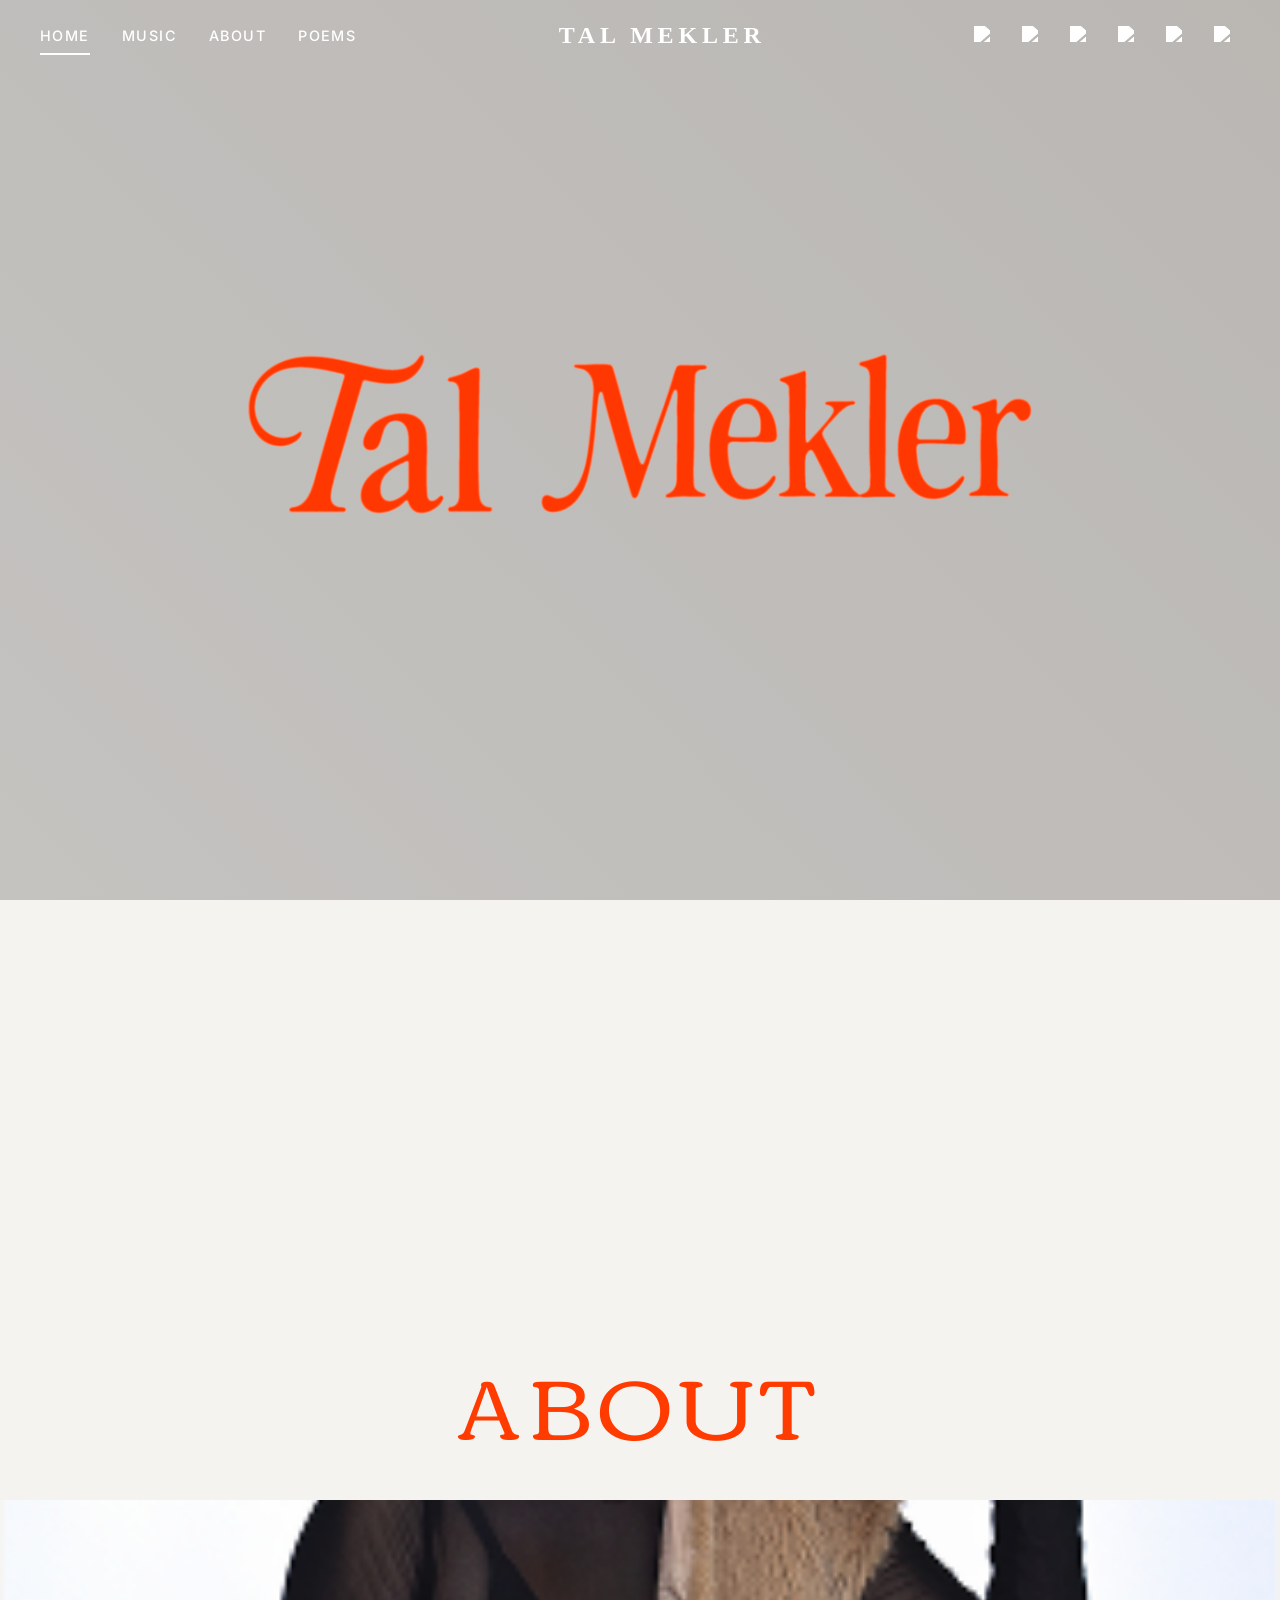
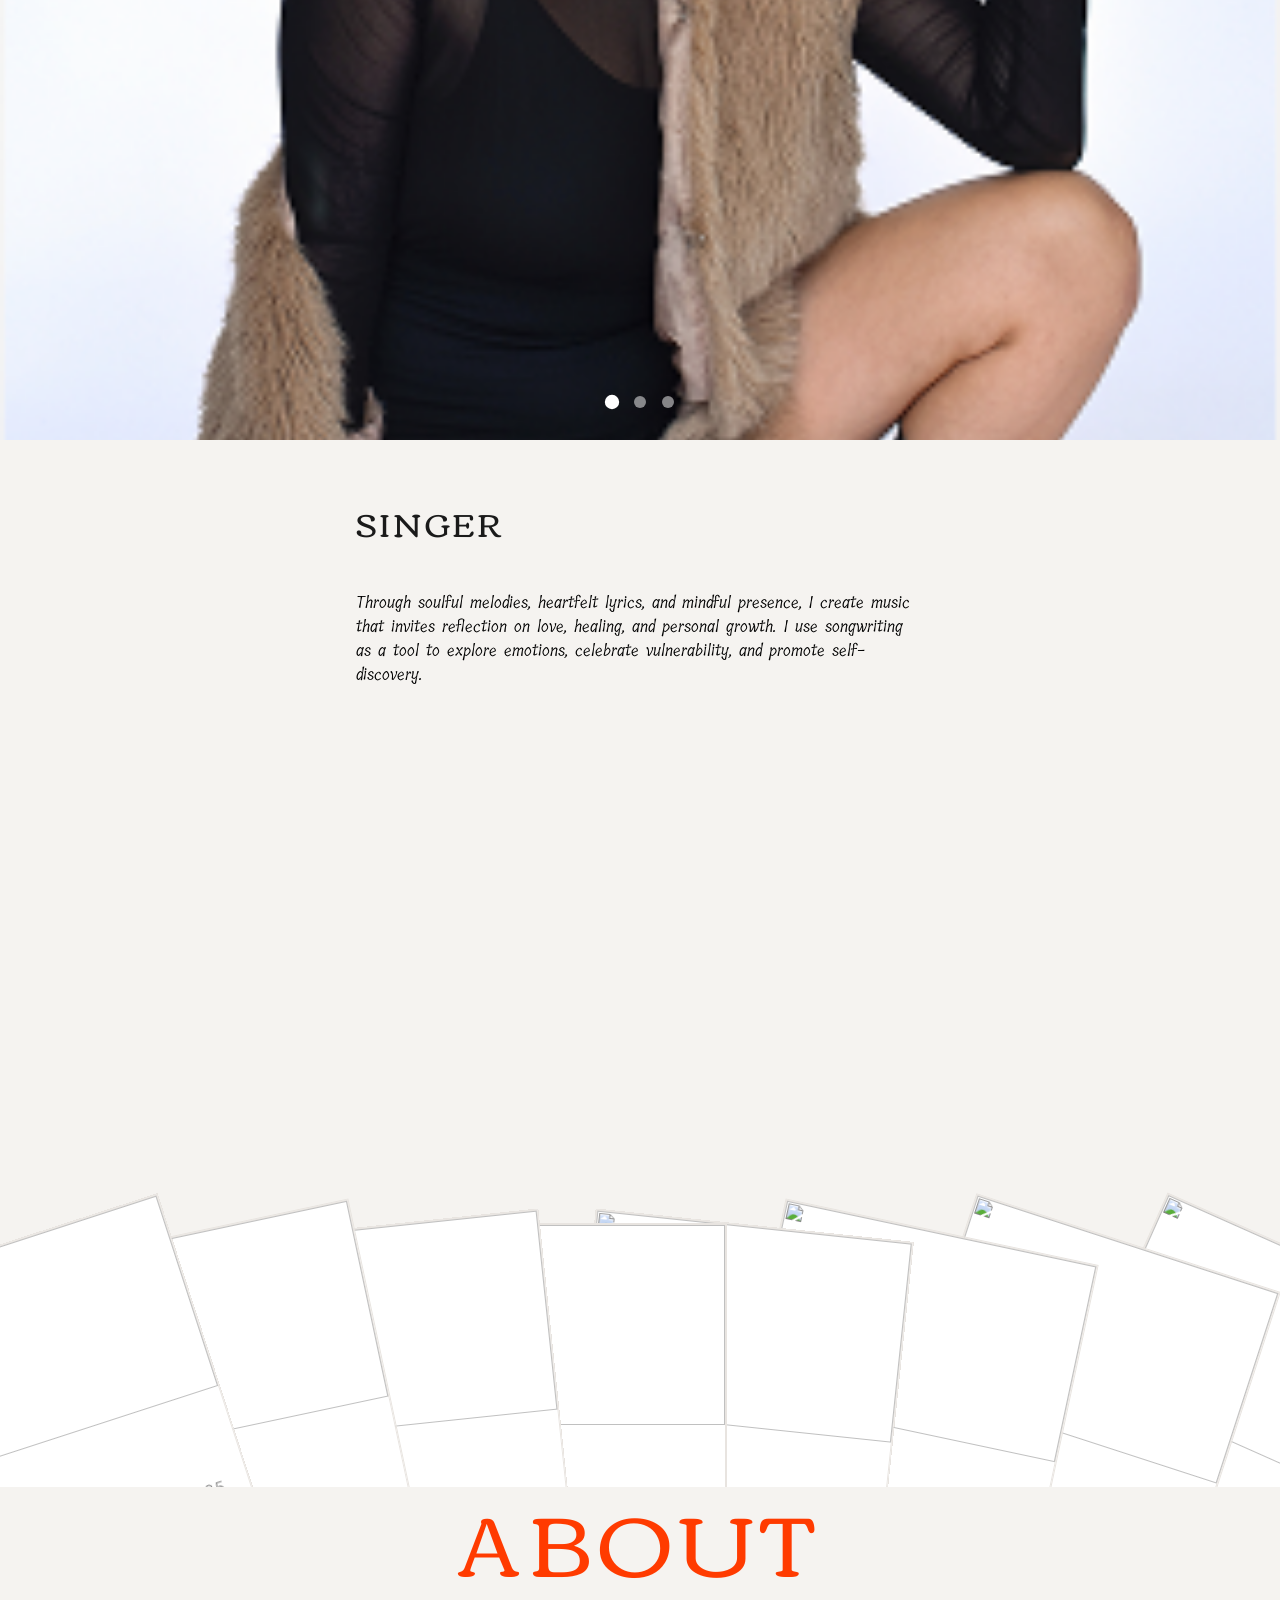
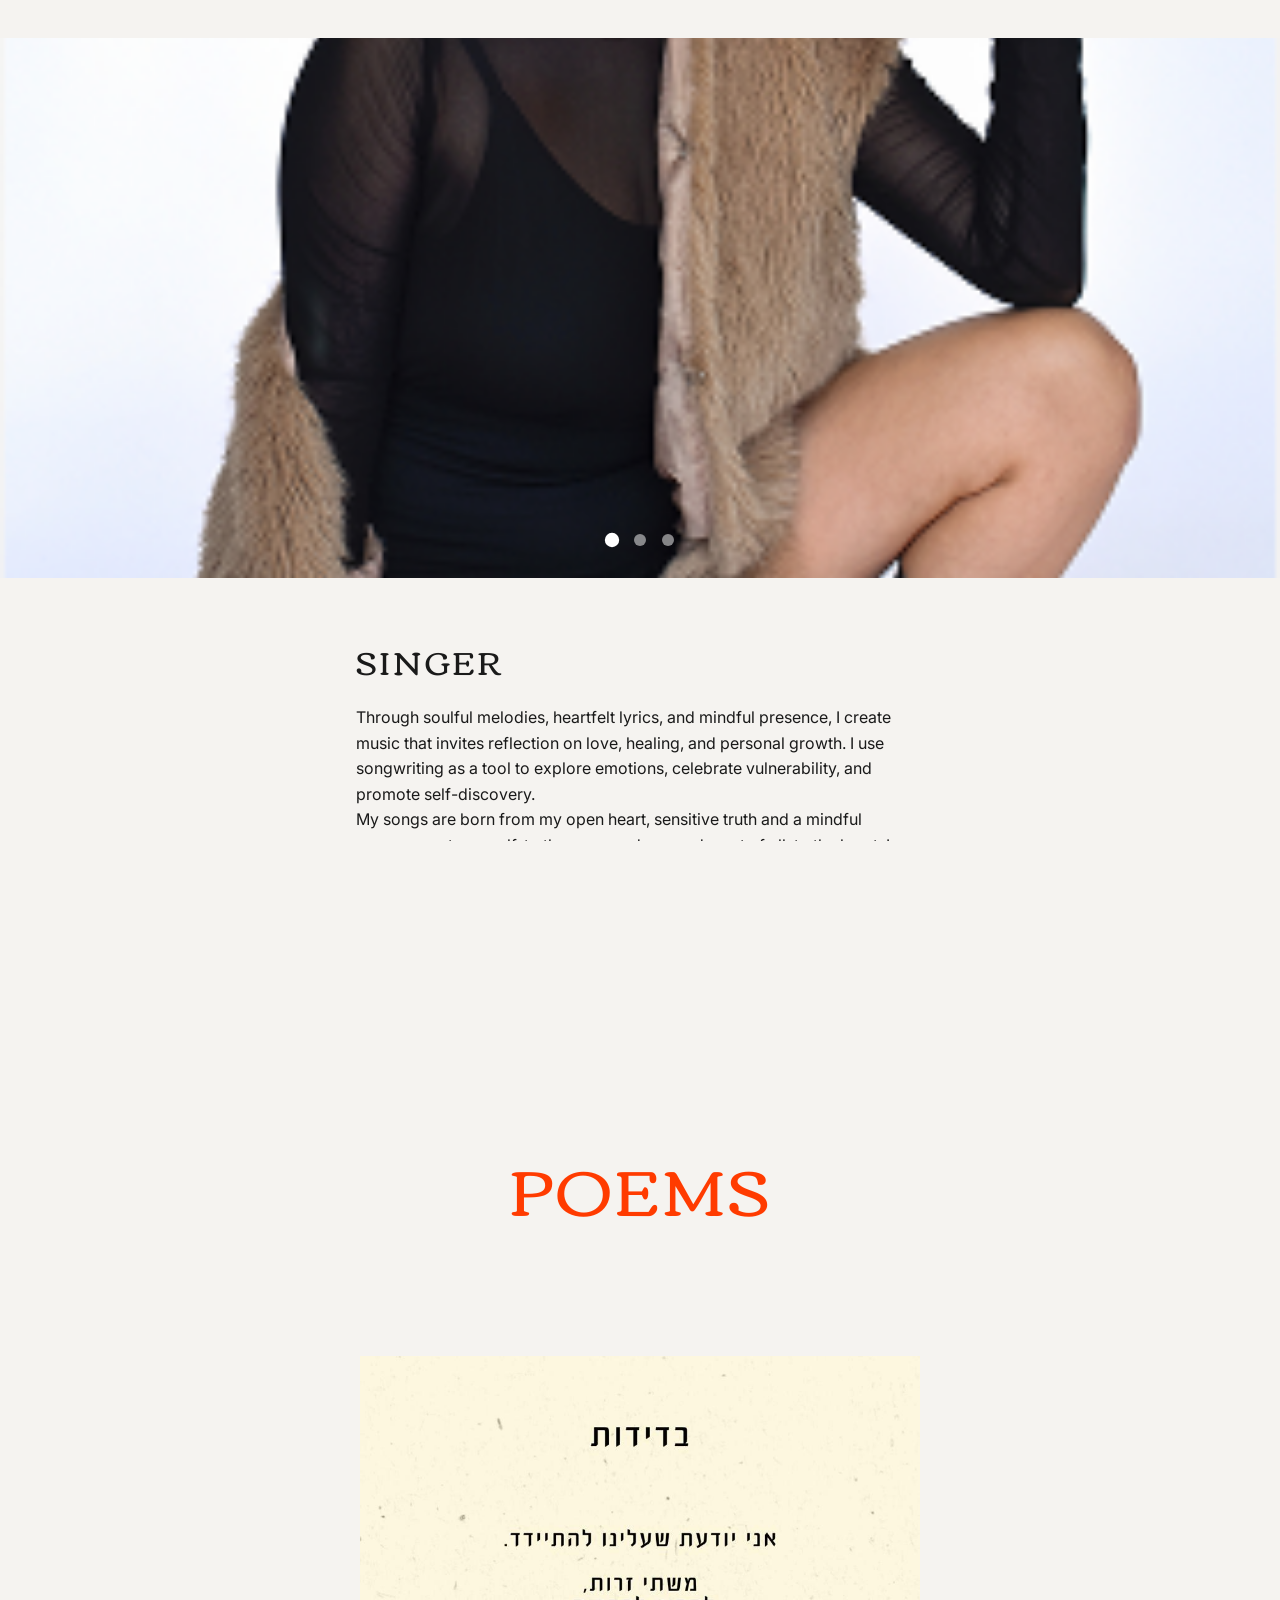
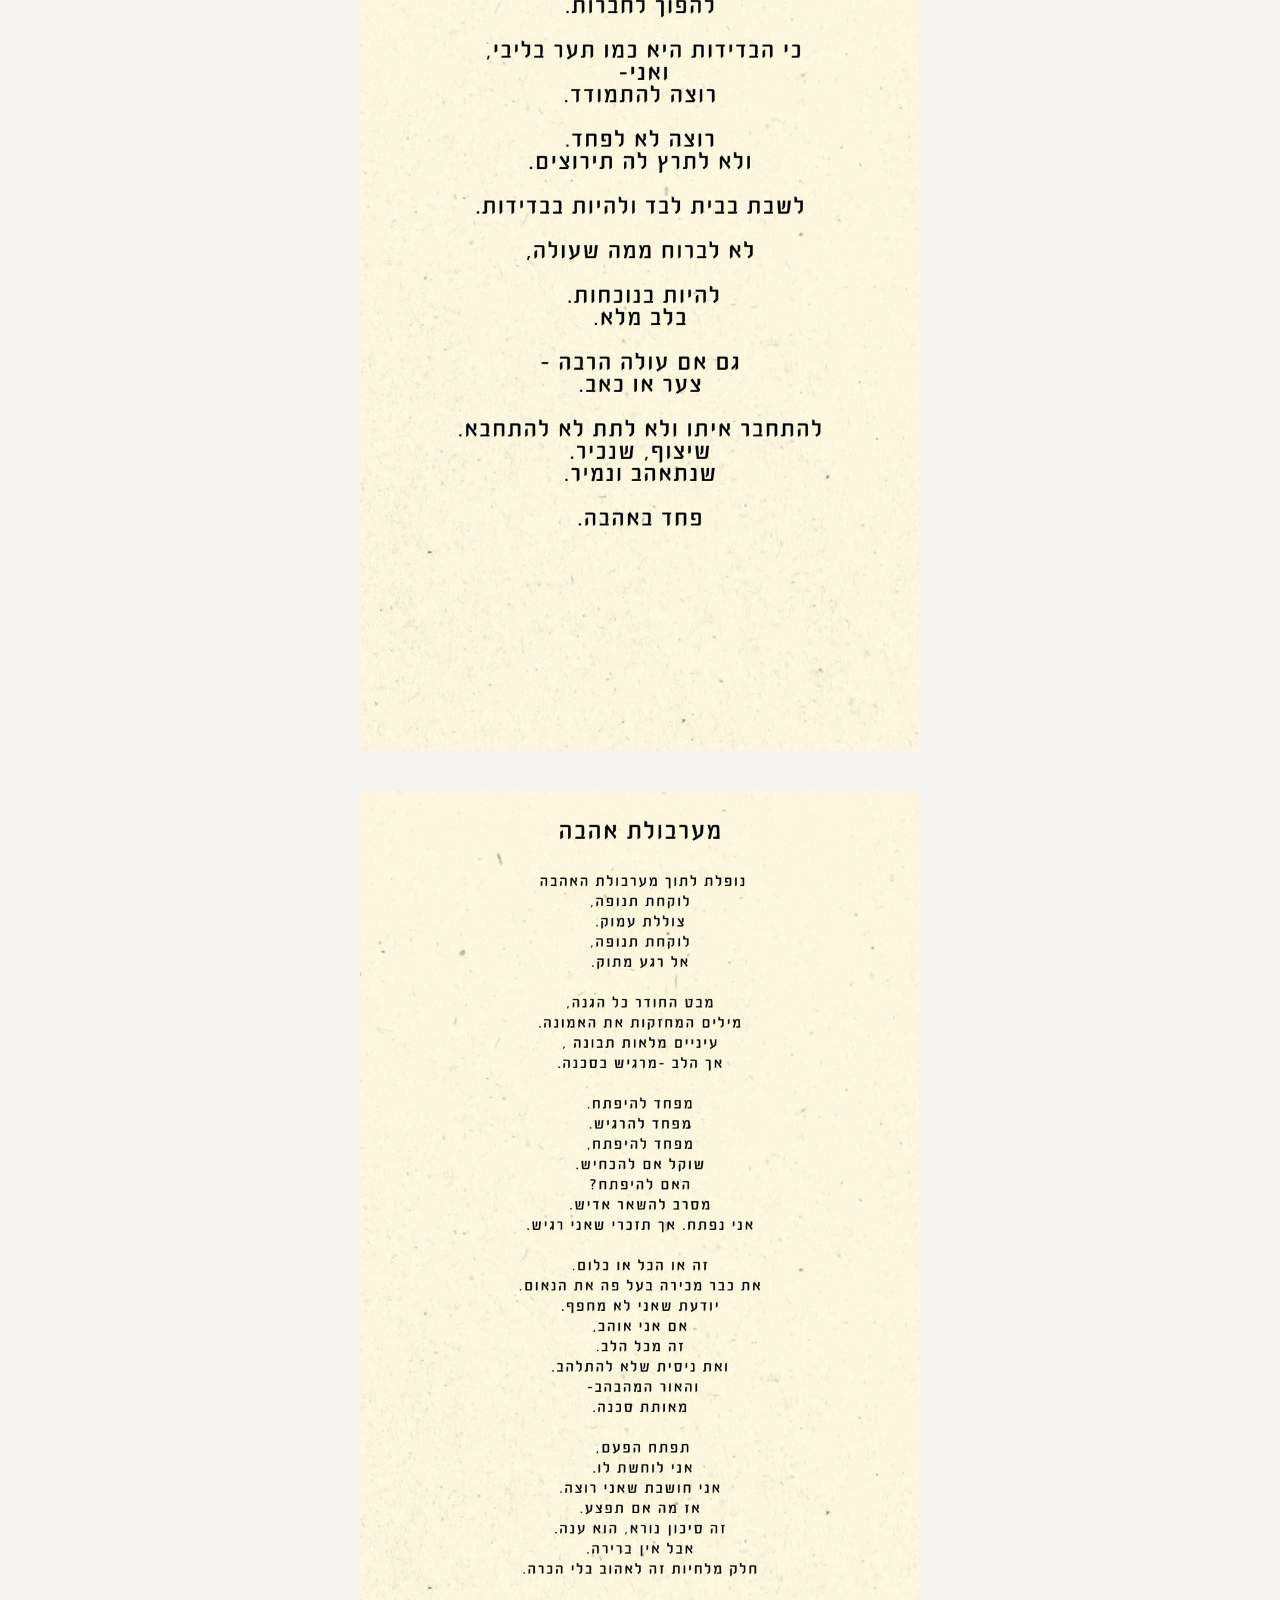
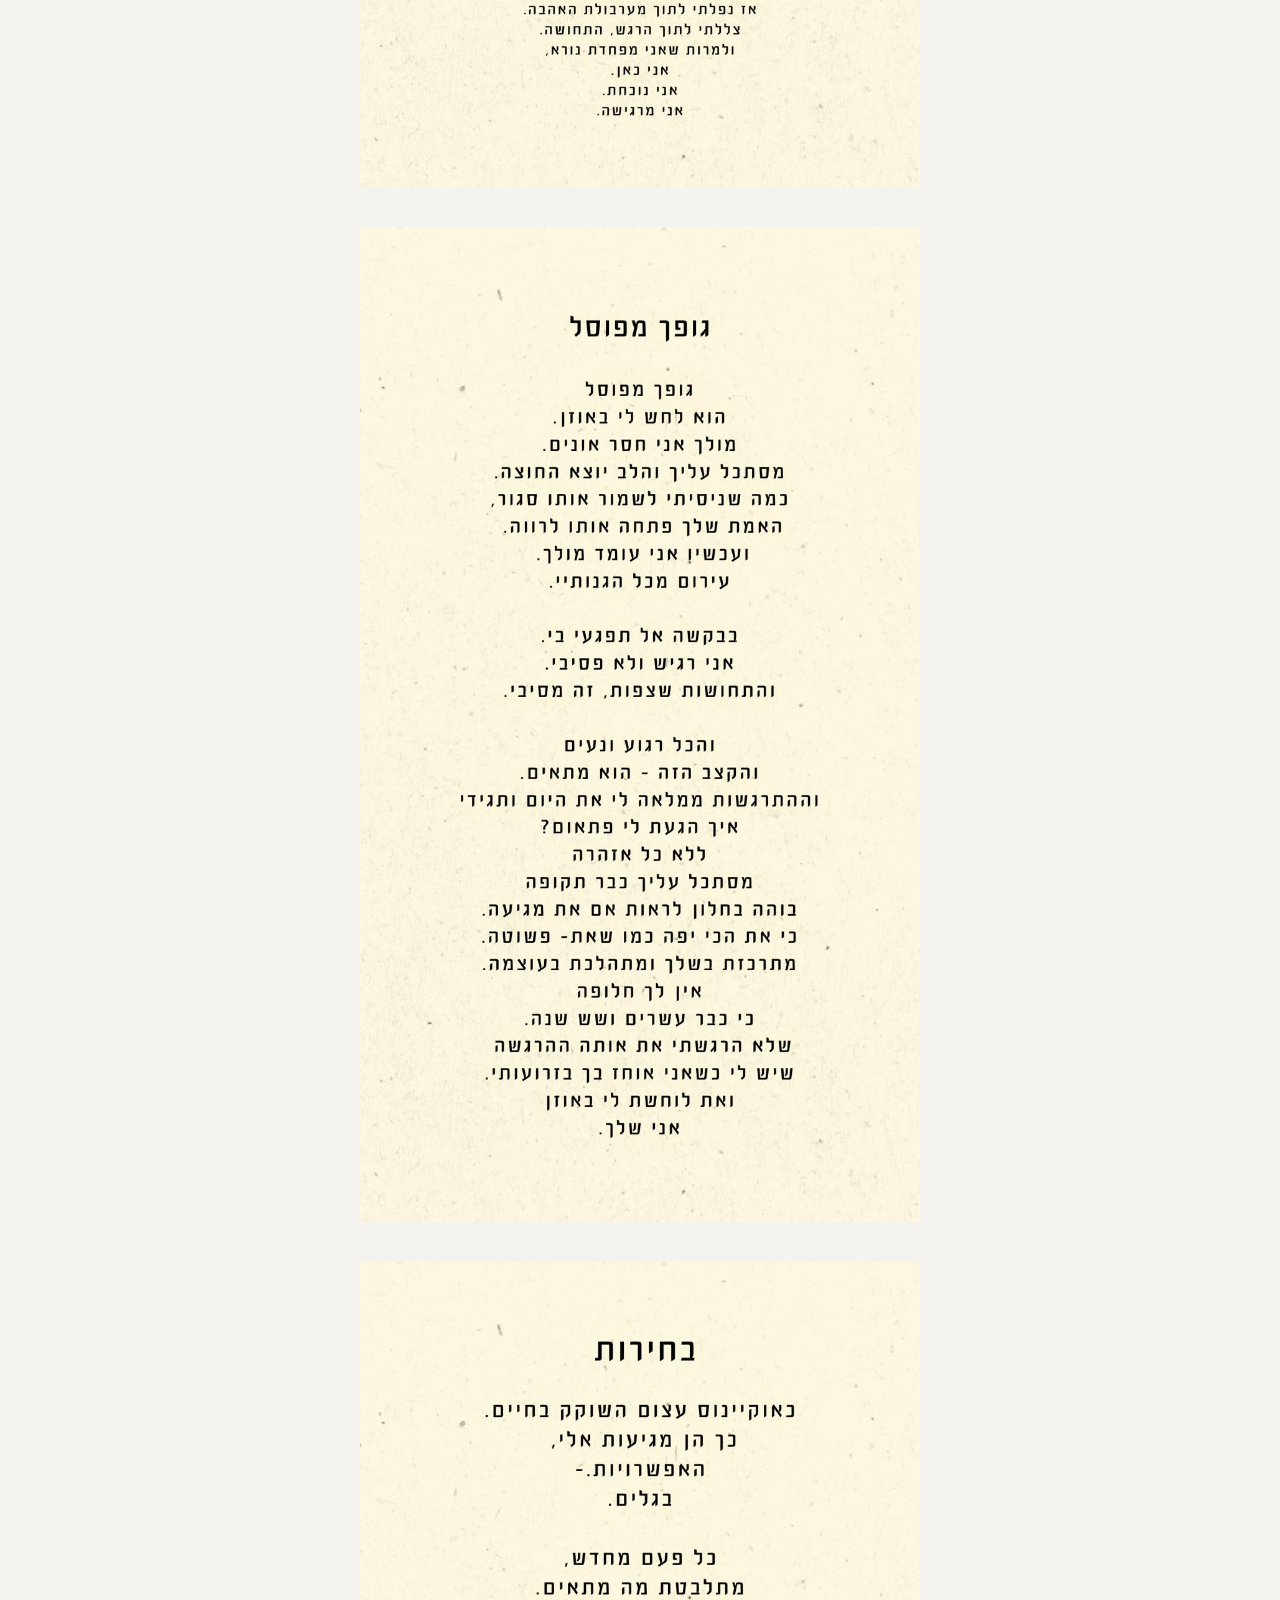
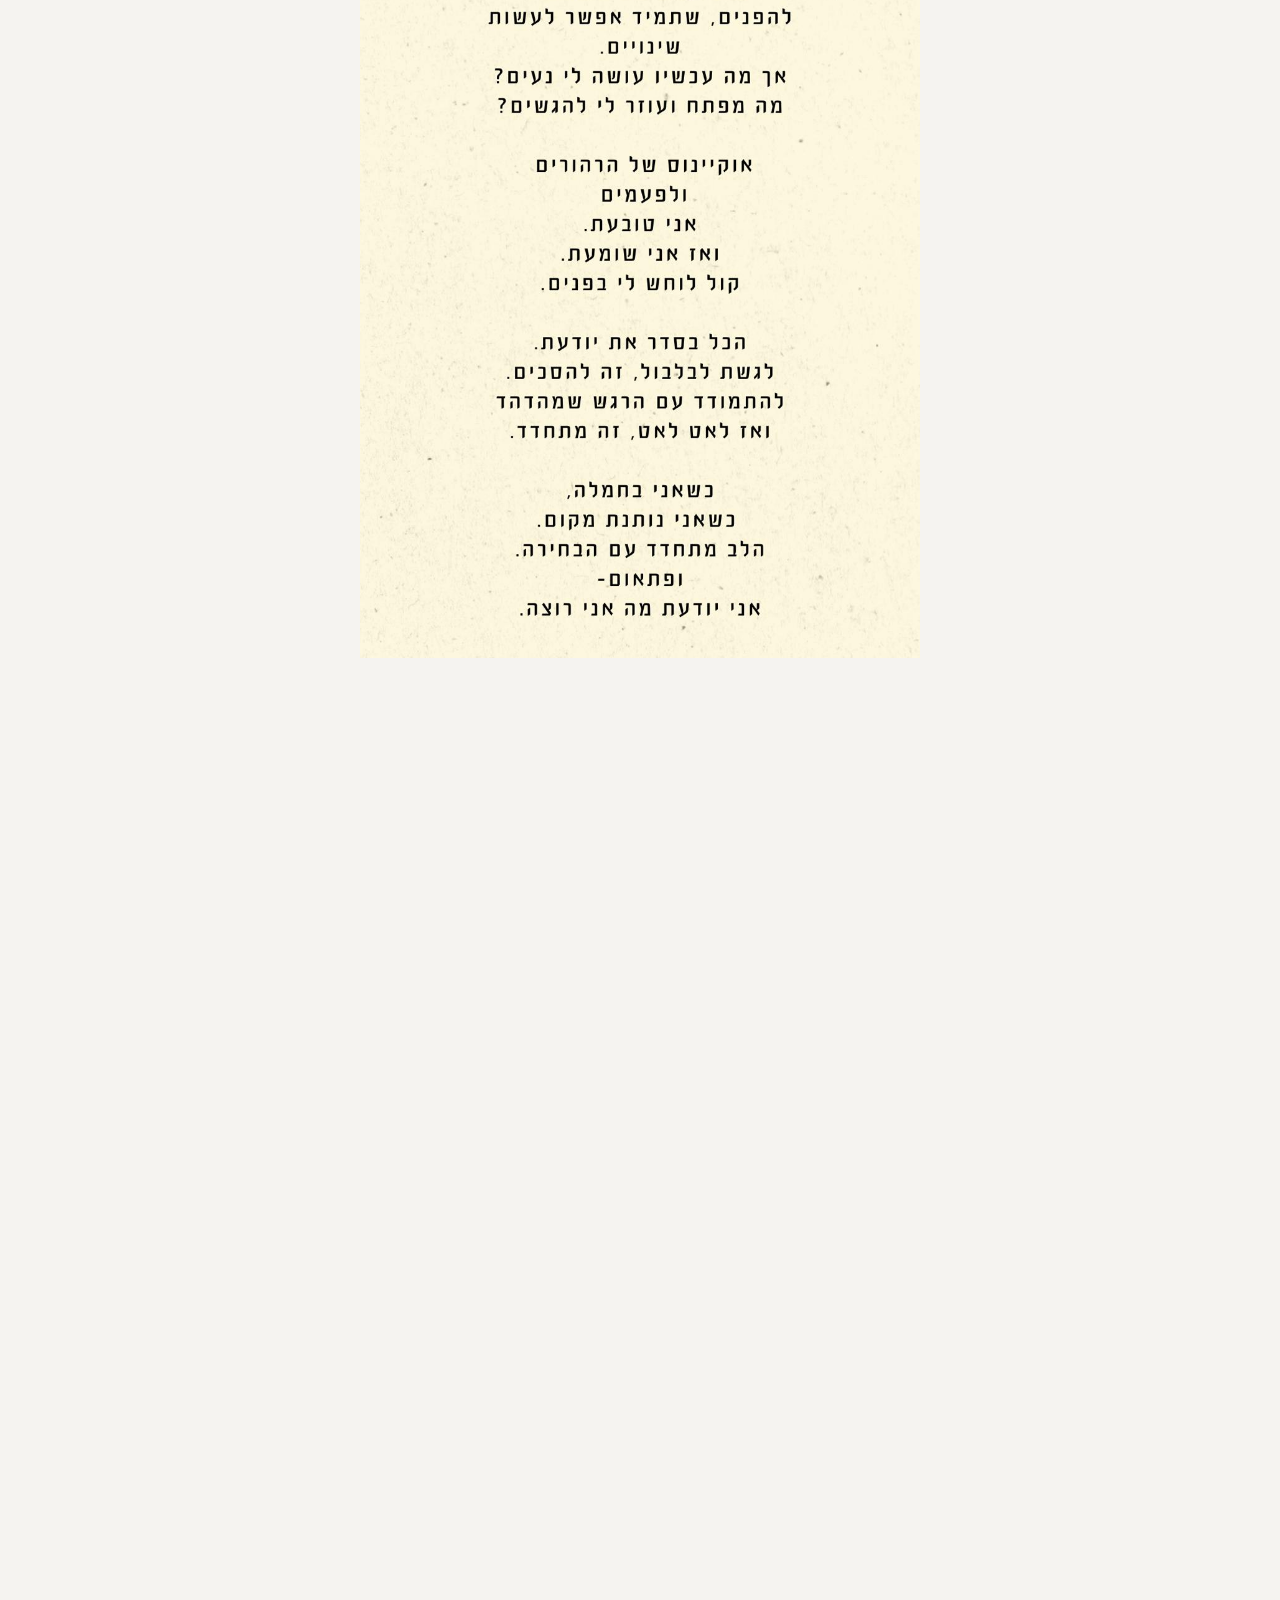
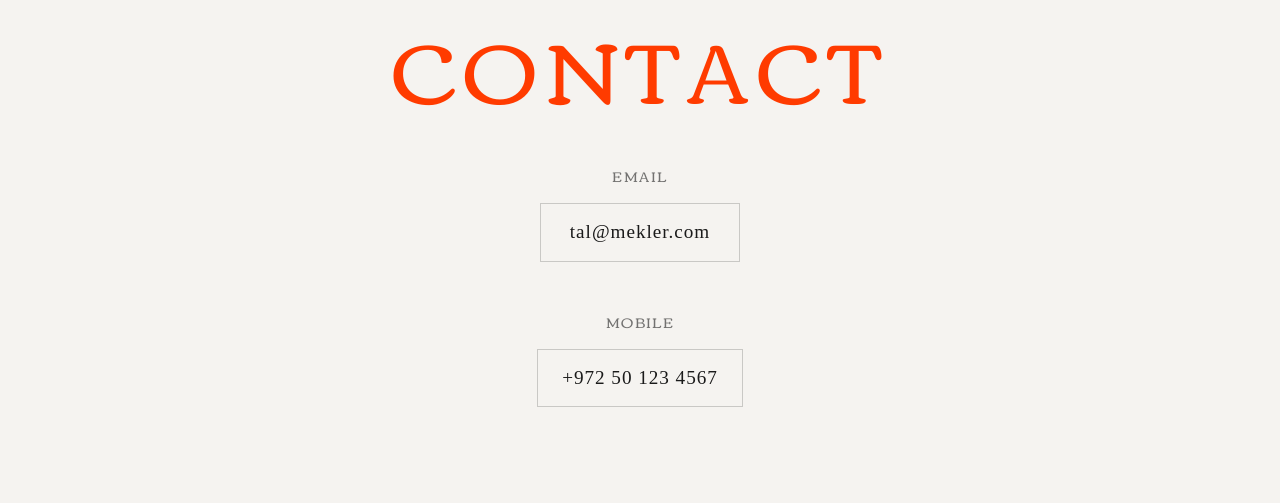
==== commit a7b37a8b: "Update website with new poems, improved layout, and font changes" ====
--- a/index.html
+++ b/index.html
@@ -123,8 +123,6 @@
         </div>
     </div>
 
-    <!-- Removed spacer to bring music section closer -->
-
     <div class="content-section">
 
         
@@ -165,6 +163,9 @@
             </div>
         </div>
 
+        <!-- Lior Spacer Div -->
+        <div class="lior-spacer"></div>
+
         <!-- MUSIC Section - Second -->
         <div class="music-section-wrapper">
             <div id="MUSIC" class="music-container">
@@ -304,6 +305,9 @@
                 </div>
             </div>
         </div>
+
+        <!-- Lior Spacer Div -->
+        <div class="lior-spacer"></div>
         
         <!-- POEMS Section - Third -->
         <div class="poems-section-new" id="poems">
@@ -313,21 +317,29 @@
             <div class="sticky-cards-container-new">
                 <div class="sticky-card-new">
                     <div class="card-content">
-                        <img src="poems/poem 1.png" alt="Poem 1" class="poem-image">
+                        <img src="poems/poem 1.jpg" alt="Poem 1" class="poem-image">
                     </div>
                 </div>
                 <div class="sticky-card-new">
                     <div class="card-content">
-                        <img src="poems/poem 2.png" alt="Poem 2" class="poem-image">
+                        <img src="poems/poem 2.jpg" alt="Poem 2" class="poem-image">
                     </div>
                 </div>
                 <div class="sticky-card-new">
                     <div class="card-content">
-                        <img src="poems/poem 3.png" alt="Poem 3" class="poem-image">
-                    </div>
-                </div>
-            </div>
-        </div>
+                        <img src="poems/poem 3.jpg" alt="Poem 3" class="poem-image">
+                    </div>
+                </div>
+                <div class="sticky-card-new">
+                    <div class="card-content">
+                        <img src="poems/poem 4.jpg" alt="Poem 4" class="poem-image">
+                    </div>
+                </div>
+            </div>
+        </div>
+
+        <!-- Lior Spacer Div -->
+        <div class="lior-spacer"></div>
         
         <!-- New Clean Mobile Music Section - MOVED OUTSIDE -->
         <div class="mobile-music-section">
@@ -371,6 +383,9 @@
                 </div>
             </div>
         </div>
+
+        <!-- Lior Spacer Div -->
+        <div class="lior-spacer"></div>
         
         <!-- Mobile About Section -->
         <div class="mobile-about-section">
@@ -394,13 +409,16 @@
                 </div>
             </div>
             <div class="mobile-about-text">
-                <h3 class="mobile-about-subtitle">SINGER</h3>
+                <h3 class="mobile-about-subtitle singer">SINGER</h3>
                 <p>Through soulful melodies, heartfelt lyrics, and mindful presence, I create music that invites reflection on love, healing, and personal growth. I use songwriting as a tool to explore emotions, celebrate vulnerability, and promote self-discovery.</p>
                 <p>My songs are born from my open heart, sensitive truth and a mindful openness— to myself, to those around me, and most of all, to the heart. I create from a space of empathy, receptivity, and emotional presence, believing in the power of a song to reflect, connect, and heal.</p>
-                <h3 class="mobile-about-subtitle">SONGWRITER</h3>
+                <h3 class="mobile-about-subtitle songwriter">SONGWRITER</h3>
             </div>
         </div>
     </div>
+
+    <!-- Lior Spacer Div -->
+    <div class="lior-spacer"></div>
 
     <!-- Spacer after content sections -->
     <div class="spacer-15vh"></div>
@@ -545,43 +563,8 @@
                 });
             }
             
-            // Sticky poems scroll effect
-            const poemsSectionNew = document.querySelector('.poems-section-new');
-            const stickyCardsNew = document.querySelectorAll('.sticky-card-new');
-            
-            if (poemsSectionNew && stickyCardsNew.length > 0) {
-                window.addEventListener('scroll', () => {
-                    const scrollY = window.scrollY;
-                    const sectionTop = poemsSectionNew.offsetTop;
-                    const sectionHeight = poemsSectionNew.offsetHeight;
-                    const windowHeight = window.innerHeight;
-                    
-                    // Calculate scroll progress within the poems section
-                    const scrollProgress = Math.max(0, Math.min(1, (scrollY - sectionTop) / (sectionHeight - windowHeight)));
-                    
-                    // Calculate which poem should be visible and the transition progress
-                    const totalCards = stickyCardsNew.length;
-                    const progressPerCard = 1 / totalCards;
-                    
-                    stickyCardsNew.forEach((card, index) => {
-                        const cardStart = index * progressPerCard;
-                        const cardEnd = (index + 1) * progressPerCard;
-                        
-                        if (scrollProgress >= cardStart && scrollProgress < cardEnd) {
-                            // Current card - calculate its position
-                            const cardProgress = (scrollProgress - cardStart) / progressPerCard;
-                            const translateY = cardProgress * -100; // Move up as we scroll
-                            card.style.transform = `translateY(${translateY}%)`;
-                        } else if (scrollProgress >= cardEnd) {
-                            // Card that has passed - fully moved up
-                            card.style.transform = 'translateY(-100%)';
-                        } else {
-                            // Card that hasn't been reached - at starting position
-                            card.style.transform = 'translateY(0%)';
-                        }
-                    });
-                });
-            }
+            // Sticky poems scroll effect - Now handled by CSS position: sticky
+            // No JavaScript needed for the sticky effect
               
             // Set initial state - no fade on page load
             if (heroContent) {
--- a/styles.css
+++ b/styles.css
@@ -155,7 +155,7 @@
 
 /* Hero Section - Compact height with alternative fade */
 .hero-section {
-    height: 150vh;
+    height: 60vh;
     position: relative;
     overflow: hidden;
 }
@@ -163,7 +163,7 @@
 /* Mobile: Keep compact height */
 @media (max-width: 768px) {
     .hero-section {
-        height: 100vh;
+        height: 50vh;
     }
     
     /* Disable fade effect on mobile to make it more compact */
@@ -201,7 +201,7 @@
 
 /* Hero Image - sticky positioning keeps it in place */
 .hero-image {
-    height: 100vh;
+    height: 60vh;
     position: sticky;
     top: 0;
     background-image: url("./hero image/hero.svg");
@@ -223,7 +223,7 @@
 /* Mobile: Make hero image smaller */
 @media (max-width: 768px) {
     .hero-image {
-        height: 80vh;
+        height: 50vh;
     }
 }
 
@@ -654,6 +654,14 @@
     text-transform: uppercase;
     color: #1a1a1a;
     margin: 1rem 0 0.5rem 0;
+}
+
+.mobile-about-subtitle.singer {
+    text-align: left;
+}
+
+.mobile-about-subtitle.songwriter {
+    text-align: right;
 }
 
 .mobile-about-text p {
@@ -1609,6 +1617,13 @@
     width: 100%;
 }
 
+/* Lior Spacer Div */
+.lior-spacer {
+    height: 20vh;
+    width: 100%;
+    display: block;
+}
+
 /* Mobile: Reduce gaps between sections */
 @media (max-width: 768px) {
     .spacer-15vh {
@@ -1677,19 +1692,17 @@
     padding-top: 0;
 }
 
-/* New Poems Section Implementation */
+/* Poems Section - Optimized Sticky Scroll */
 .poems-section-new {
     position: relative;
-    height: 400vh; /* 4x viewport height for smooth scroll */
-    z-index: 1;
+    background: #f5f3f0;
     padding: 0;
-    background: #f5f3f0;
+    margin: 0;
+    overflow: visible;
+    will-change: transform;
 }
 
 .poems-header-new {
-    position: sticky;
-    top: 0;
-    z-index: 10;
     padding: 4rem 0 2rem;
     text-align: center;
     background: #f5f3f0;
@@ -1697,47 +1710,171 @@
 }
 
 .poems-title-new {
-    font-size: 3rem;
-    font-weight: 500;
+    width: 100%;
+    max-width: 100%;
+    color: #FF3B00;
+    font-family: 'Corben', serif;
+    font-size: clamp(2rem, 8vw, 4rem);
+    font-style: normal;
+    font-weight: 400;
+    line-height: 1.2;
+    letter-spacing: 0.2rem;
     text-transform: uppercase;
-    letter-spacing: 0.2em;
-    font-family: 'Times New Roman', Times, serif;
+    text-align: center;
+    margin: 0 0 3rem 0;
+    display: block;
+    padding: 0 1rem;
+    box-sizing: border-box;
+    word-wrap: break-word;
+    overflow-wrap: break-word;
+}
+
+/* Container - Simple stacked layout */
+.sticky-cards-container-new {
+    display: flex;
+    flex-direction: column;
+    max-width: 600px;
+    gap: 40px;
+    margin: 50px auto;
+    align-items: center;
+    padding: 0 20px;
+    box-sizing: border-box;
+}
+
+/* Cards - Simple layout without backgrounds */
+.sticky-card-new {
+    width: 100%;
+    max-width: 800px;
+    box-sizing: border-box;
+    background: transparent;
+    min-height: 150px;
+    border-radius: 0;
+    position: relative;
+    display: flex;
+    align-items: center;
+    justify-content: center;
+    font-family: 'system-ui', sans-serif;
+    color: #1a1a1a;
+    transition: transform 0.3s ease;
+}
+
+/* Remove all sticky positioning */
+.sticky-card-new:nth-child(1) {
+    background: transparent;
+}
+
+.sticky-card-new:nth-child(2) {
+    background: transparent;
+}
+
+.sticky-card-new:nth-child(3) {
+    background: transparent;
+}
+
+/* Simple hover effect */
+.sticky-card-new:hover {
+    transform: scale(1.02);
+}
+
+/* Card content styling */
+.card-content {
+    width: 100%;
+    height: 100%;
+    display: flex;
+    align-items: center;
+    justify-content: center;
+}
+
+/* Poem image styling */
+.poem-image {
+    width: 100%;
+    height: 100%;
+    object-fit: cover;
+    border-radius: 0;
     margin: 0;
-    color: #1a1a1a;
-}
-
-.sticky-cards-container-new {
-    height: 100vh;
-    width: 100%;
-    position: sticky;
-    top: 0;
-    overflow: hidden;
-}
-
-.sticky-card-new {
-    position: absolute;
-    top: 0;
-    left: 0;
-    width: 100%;
-    height: 100%;
-    display: flex;
-    align-items: center;
-    justify-content: center;
-    will-change: transform;
-    transition: transform 0.3s ease-out;
-}
-
-/* Initial positions - stack cards on top of each other */
-.sticky-card-new:nth-child(1) {
-    z-index: 3;
-}
-
-.sticky-card-new:nth-child(2) {
-    z-index: 2;
-}
-
-.sticky-card-new:nth-child(3) {
-    z-index: 1;
+    display: block;
+}
+
+/* Mobile responsive adjustments */
+@media (max-width: 768px) {
+    .poems-title-new {
+        font-size: clamp(1.5rem, 6vw, 2.5rem) !important;
+        line-height: 1.1 !important;
+        letter-spacing: 0.1rem !important;
+        padding: 0 0.5rem !important;
+    }
+    
+    /* Mobile container - simple stacked layout */
+    .sticky-cards-container-new {
+        display: flex;
+        flex-direction: column;
+        max-width: 100%;
+        gap: 30px;
+        margin: 30px auto;
+        align-items: center;
+        padding: 0 15px;
+        box-sizing: border-box;
+    }
+    
+    .sticky-card-new {
+        width: 100%;
+        max-width: 700px;
+        margin: 0 auto;
+        box-sizing: border-box;
+        background: transparent;
+        min-height: 120px;
+        border-radius: 0;
+        position: relative;
+        display: flex;
+        align-items: center;
+        justify-content: center;
+        font-family: 'system-ui', sans-serif;
+        color: #1a1a1a;
+        transition: transform 0.3s ease;
+    }
+    
+    /* Remove all sticky positioning for mobile */
+    .sticky-card-new:nth-child(1) {
+        background: transparent;
+    }
+    
+    .sticky-card-new:nth-child(2) {
+        background: transparent;
+    }
+    
+    .sticky-card-new:nth-child(3) {
+        background: transparent;
+    }
+    
+    /* Simple mobile hover effect */
+    .sticky-card-new:hover {
+        transform: scale(1.01);
+    }
+    
+    .poem-image {
+        width: 100%;
+        height: 100%;
+        object-fit: cover;
+        border-radius: 0;
+        margin: 0;
+        display: block;
+    }
+}
+
+/* Tablet responsive */
+@media (min-width: 769px) and (max-width: 1024px) {
+    .sticky-cards-container-new {
+        max-width: 400px;
+    }
+    
+    .poem-image {
+        width: 100%;
+        height: 100%;
+        object-fit: cover;
+        border-radius: 0;
+        margin: 0;
+        display: block;
+    }
 }
 
 /* Contact Section */
@@ -1788,7 +1925,7 @@
     color: rgba(26, 26, 26, 0.6);
     text-transform: uppercase;
     letter-spacing: 0.1em;
-    font-family: 'Times New Roman', Times, serif;
+    font-family: 'Corben';
     margin-bottom: 0.5rem;
 }
 
@@ -1803,7 +1940,7 @@
     background: transparent;
     border: 1px solid rgba(26, 26, 26, 0.2);
     display: inline-block;
-    font-family: 'Times New Roman', Times, serif;
+    font-family: 'Tilana';
     letter-spacing: 0.05em;
     min-width: 200px;
 }
@@ -2033,70 +2170,20 @@
         height: 40px;
     }
     
-    /* Poems section responsive */
-    .poems-header {
-        padding: 2rem 1rem 1rem;
-    }
-    
-    .poems-title {
-        color: #FF3B00;
-        font-family: 'Corben', serif;
-        font-size: clamp(2rem, 8vw, 3.5rem);
-        font-style: normal;
-        font-weight: 400;
-        line-height: 1.2;
-        letter-spacing: 0.2rem;
-        text-transform: uppercase;
-        text-align: center;
-        margin: 0 0 2rem 0;
-        padding: 0 1rem;
-        box-sizing: border-box;
-        word-wrap: break-word;
-        overflow-wrap: break-word;
-    }
-    
-    /* Ensure sticky scroll works on mobile */
-    .sticky-cards-container {
-        padding: 0;
-        margin: 0;
-        height: 300vh; /* 3 poems * 100vh each for proper sticky behavior */
-        position: relative;
-        overflow: visible; /* Important: Don't hide overflow for sticky positioning */
-        z-index: 1;
-    }
-    
-    .sticky-card {
-        height: 100vh;
-        width: 100%;
-        max-width: 100vw;
-        position: absolute;
-        top: 0;
-        left: 0;
-        right: 0;
-        margin-bottom: 0;
-        display: flex;
-        align-items: center;
-        justify-content: center;
-        overflow: hidden;
-        box-sizing: border-box;
-        will-change: transform;
-        z-index: inherit;
-        transform: translateY(0);
-        transition: transform 0.3s ease;
-    }
-    
-    /* Create proper staggered sticky effect for mobile */
-    .sticky-card:nth-child(1) {
-        z-index: 3;
-    }
-    
-    .sticky-card:nth-child(2) {
-        z-index: 2;
-    }
-    
-    .sticky-card:nth-child(3) {
-        z-index: 1;
-    }
+    /* Poems section responsive - now handled by .poems-header-new and .poems-title-new */
+    
+    /* Mobile poems section - simple layout */
+    .sticky-cards-container-new {
+        max-width: 100%;
+    }
+    
+    .sticky-card-new {
+        width: 90%;
+        min-height: 300px;
+        margin: 0 auto;
+    }
+    
+    /* Mobile card layout - simple stacking */
     
     .card-content {
         width: 100%;
@@ -2157,6 +2244,7 @@
     
     .contact-label {
         font-size: 0.8rem;
+        font-family: 'Corben';
     }
     
     .contact-link {
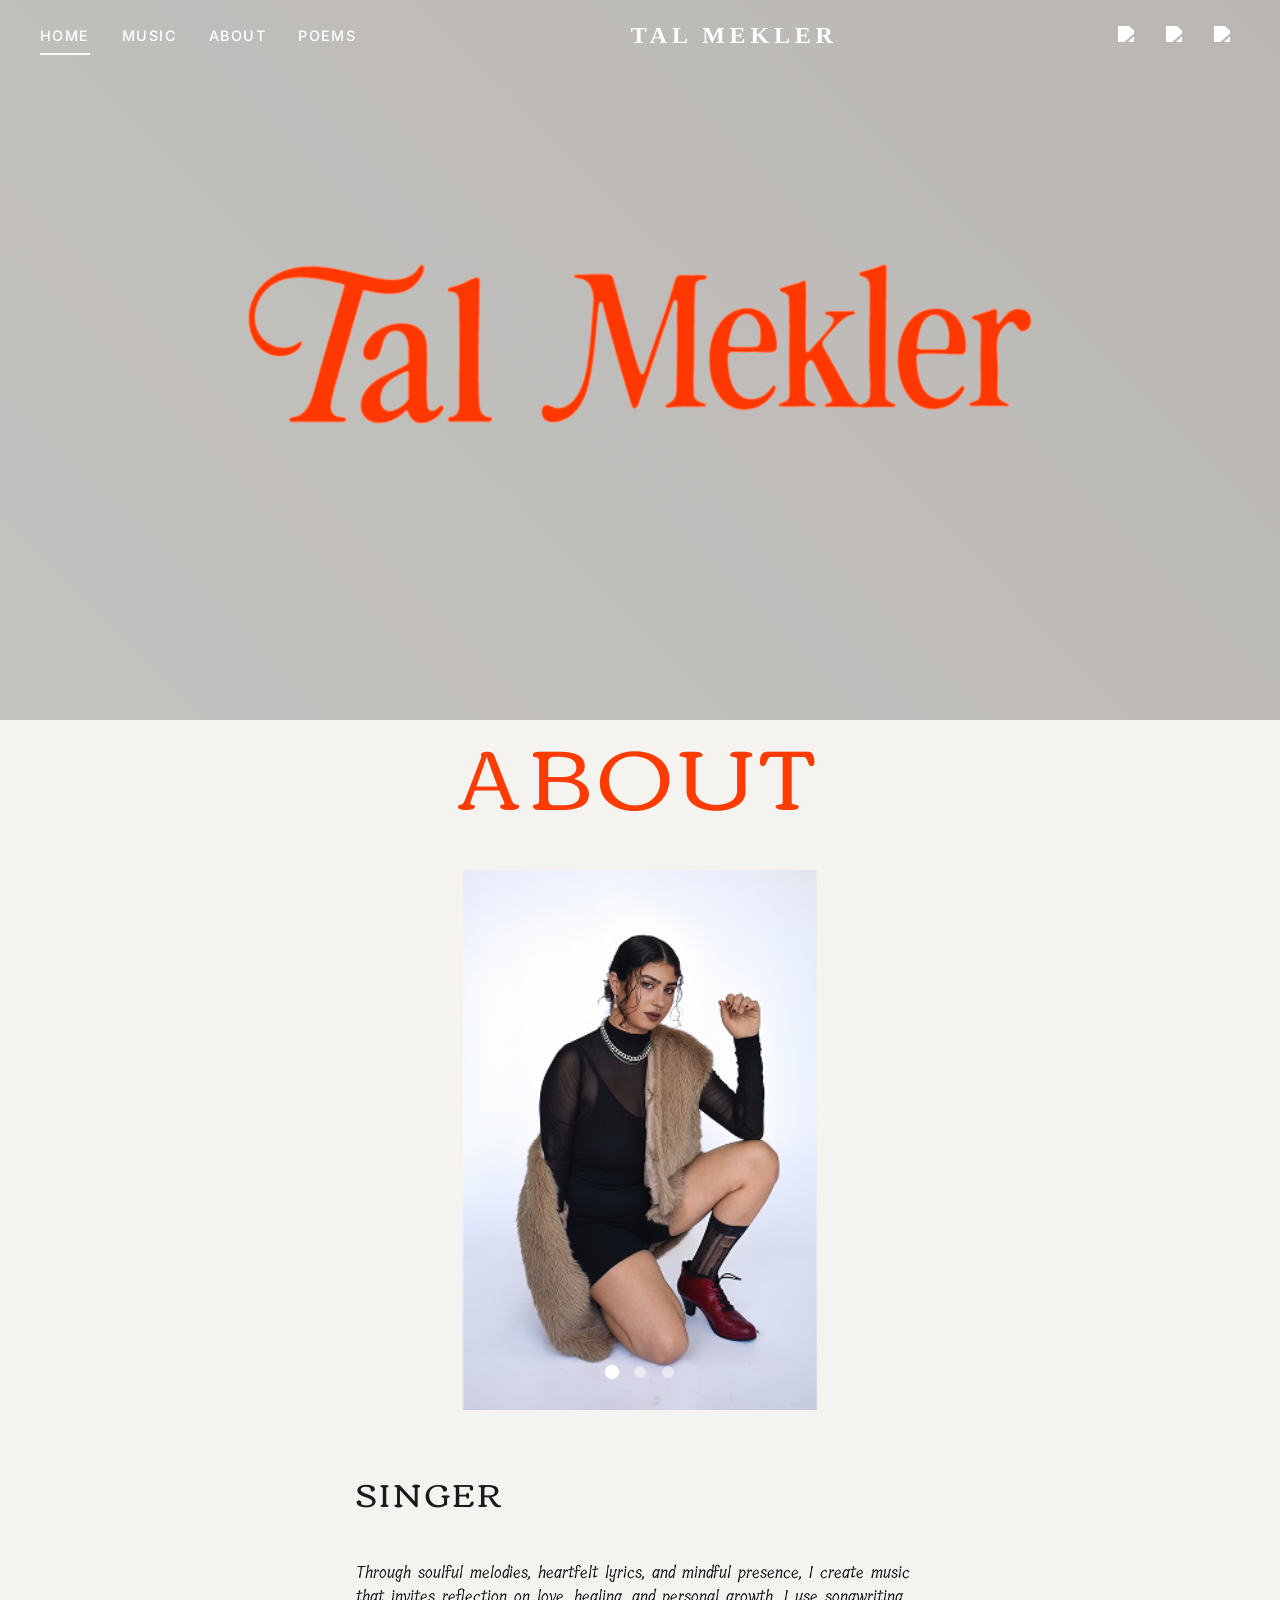
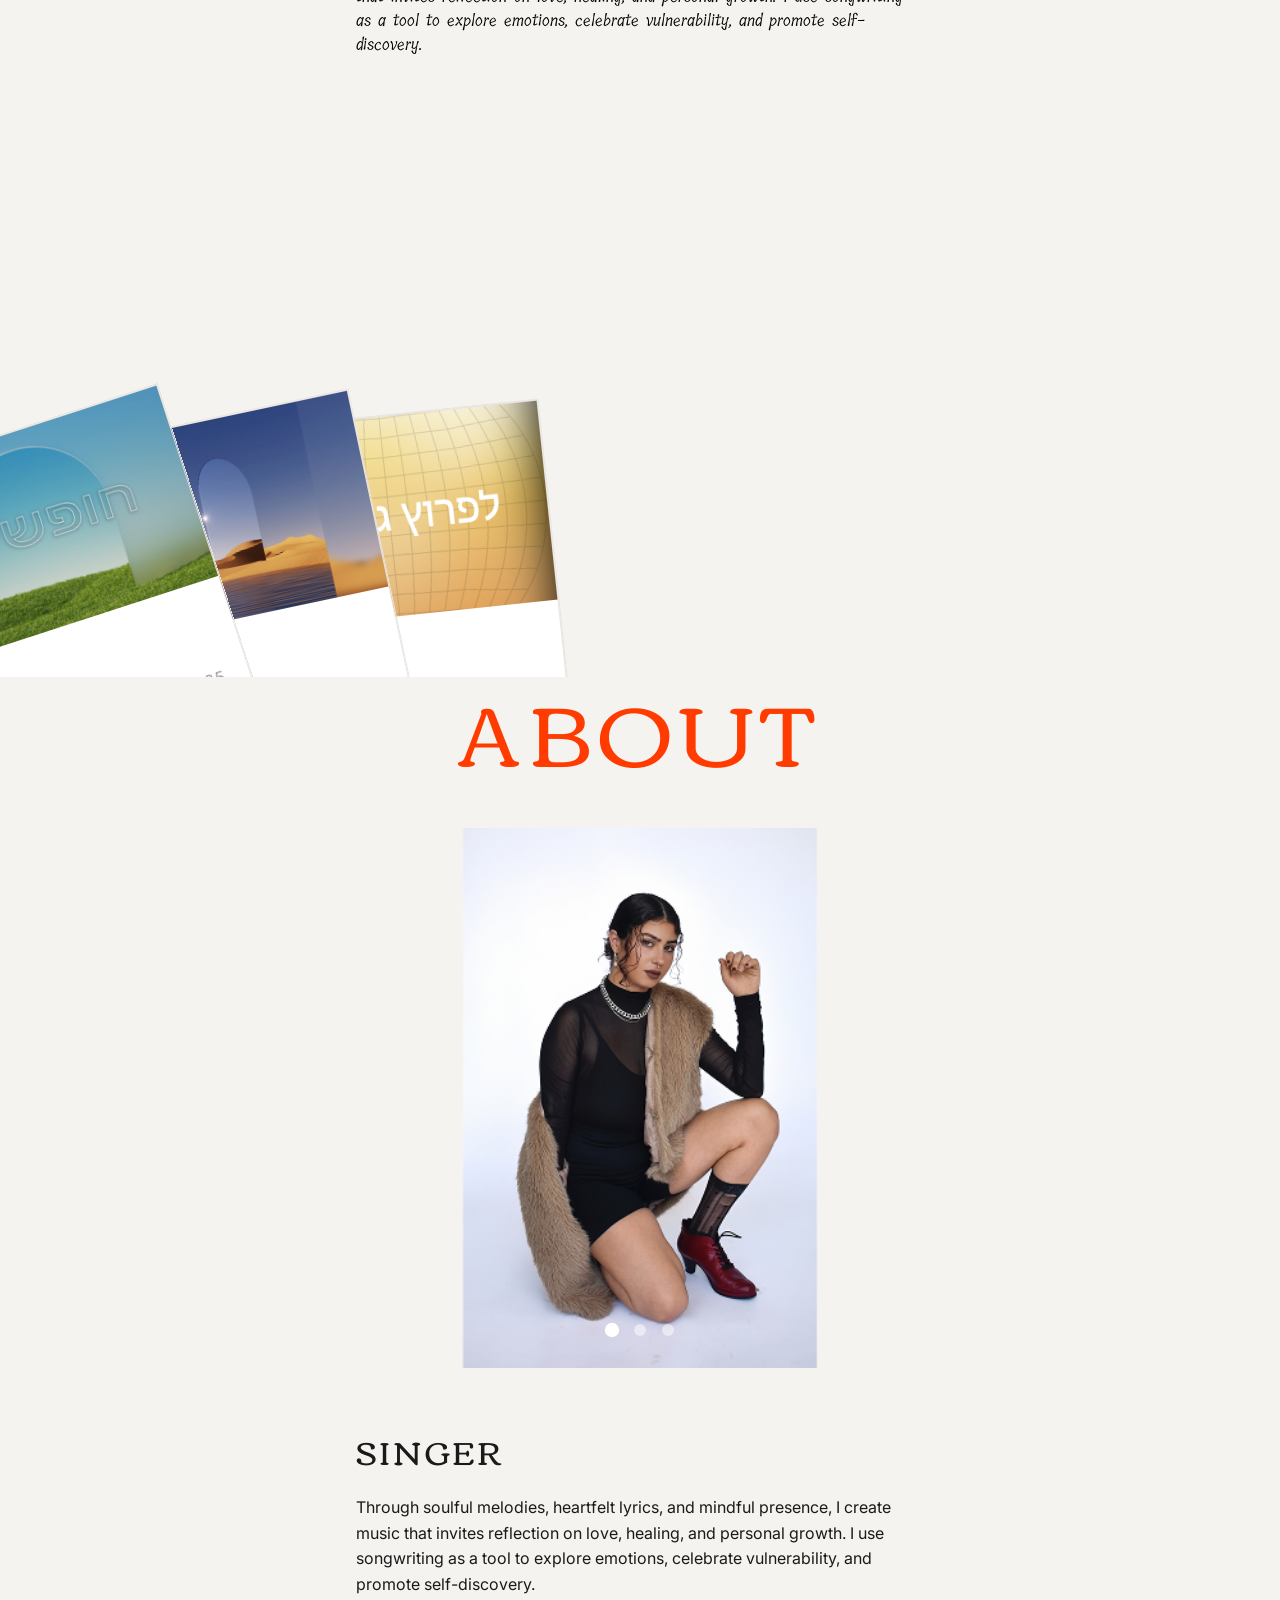
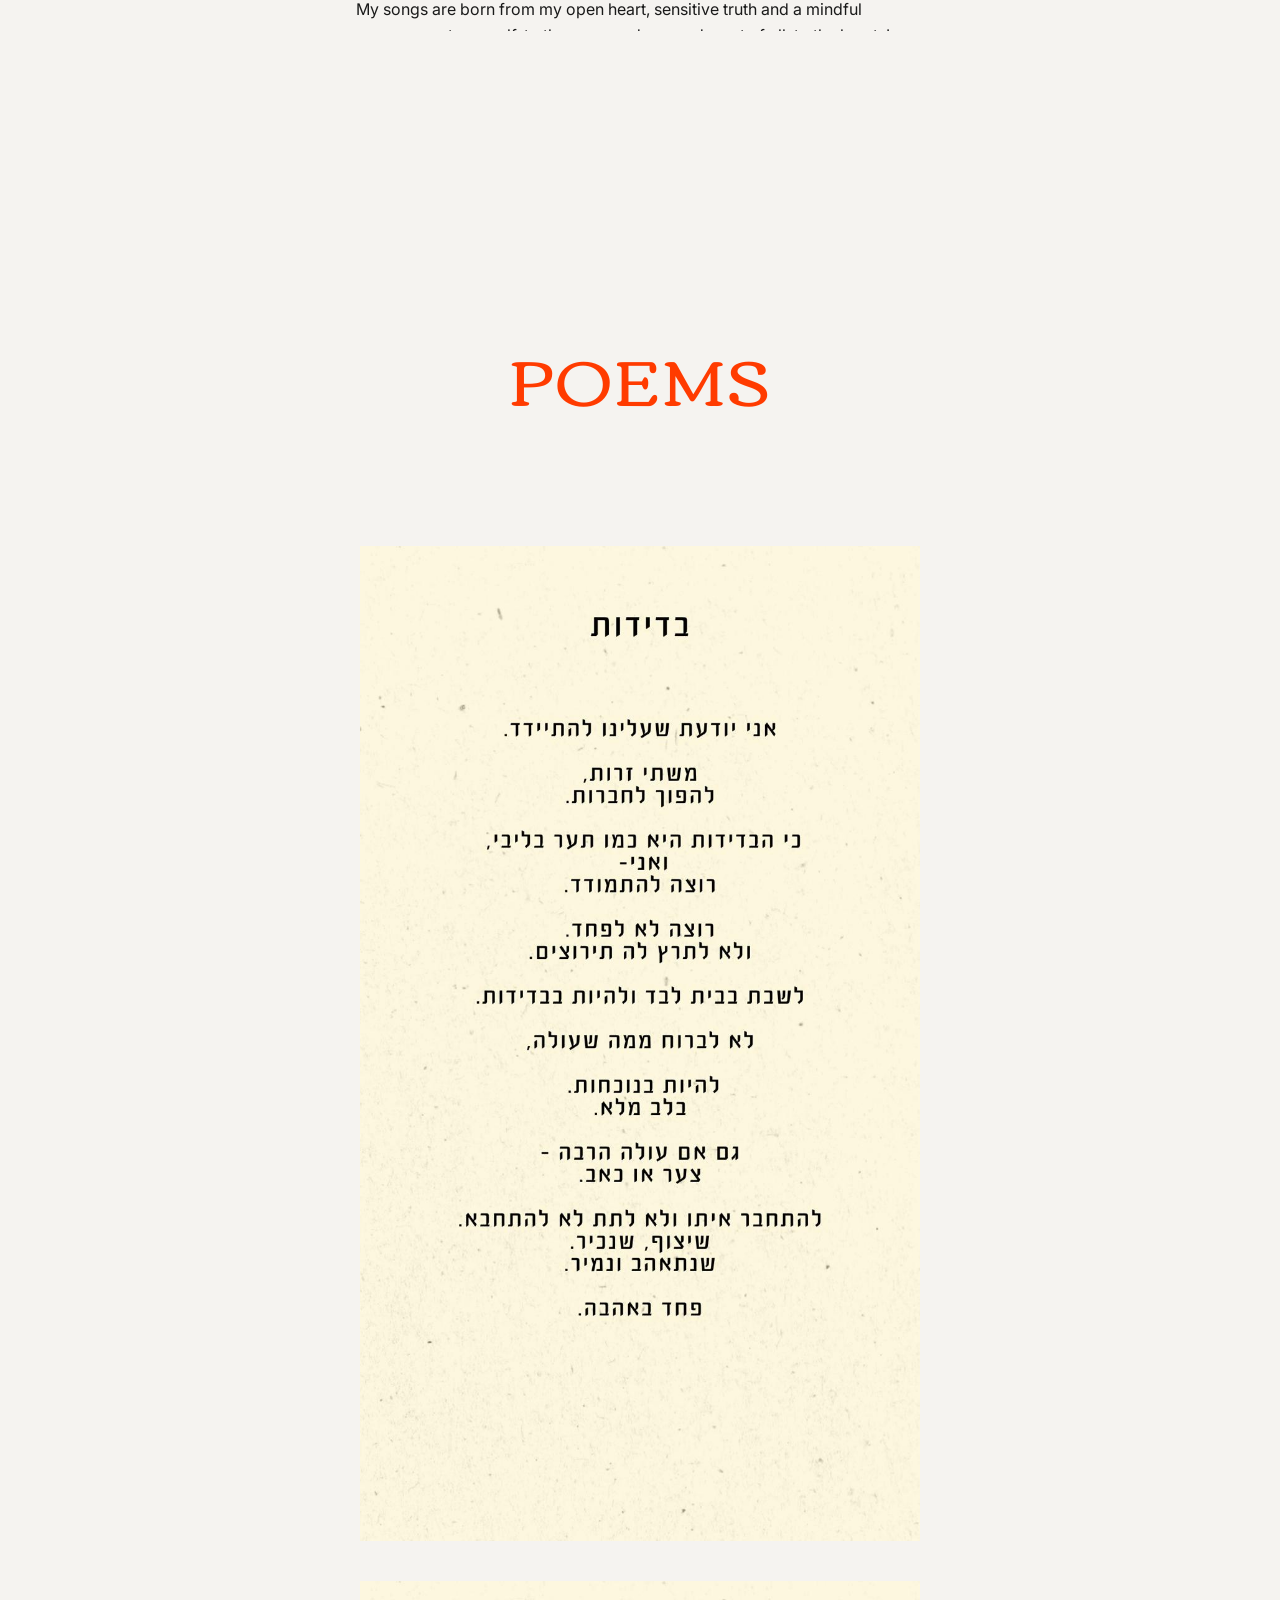
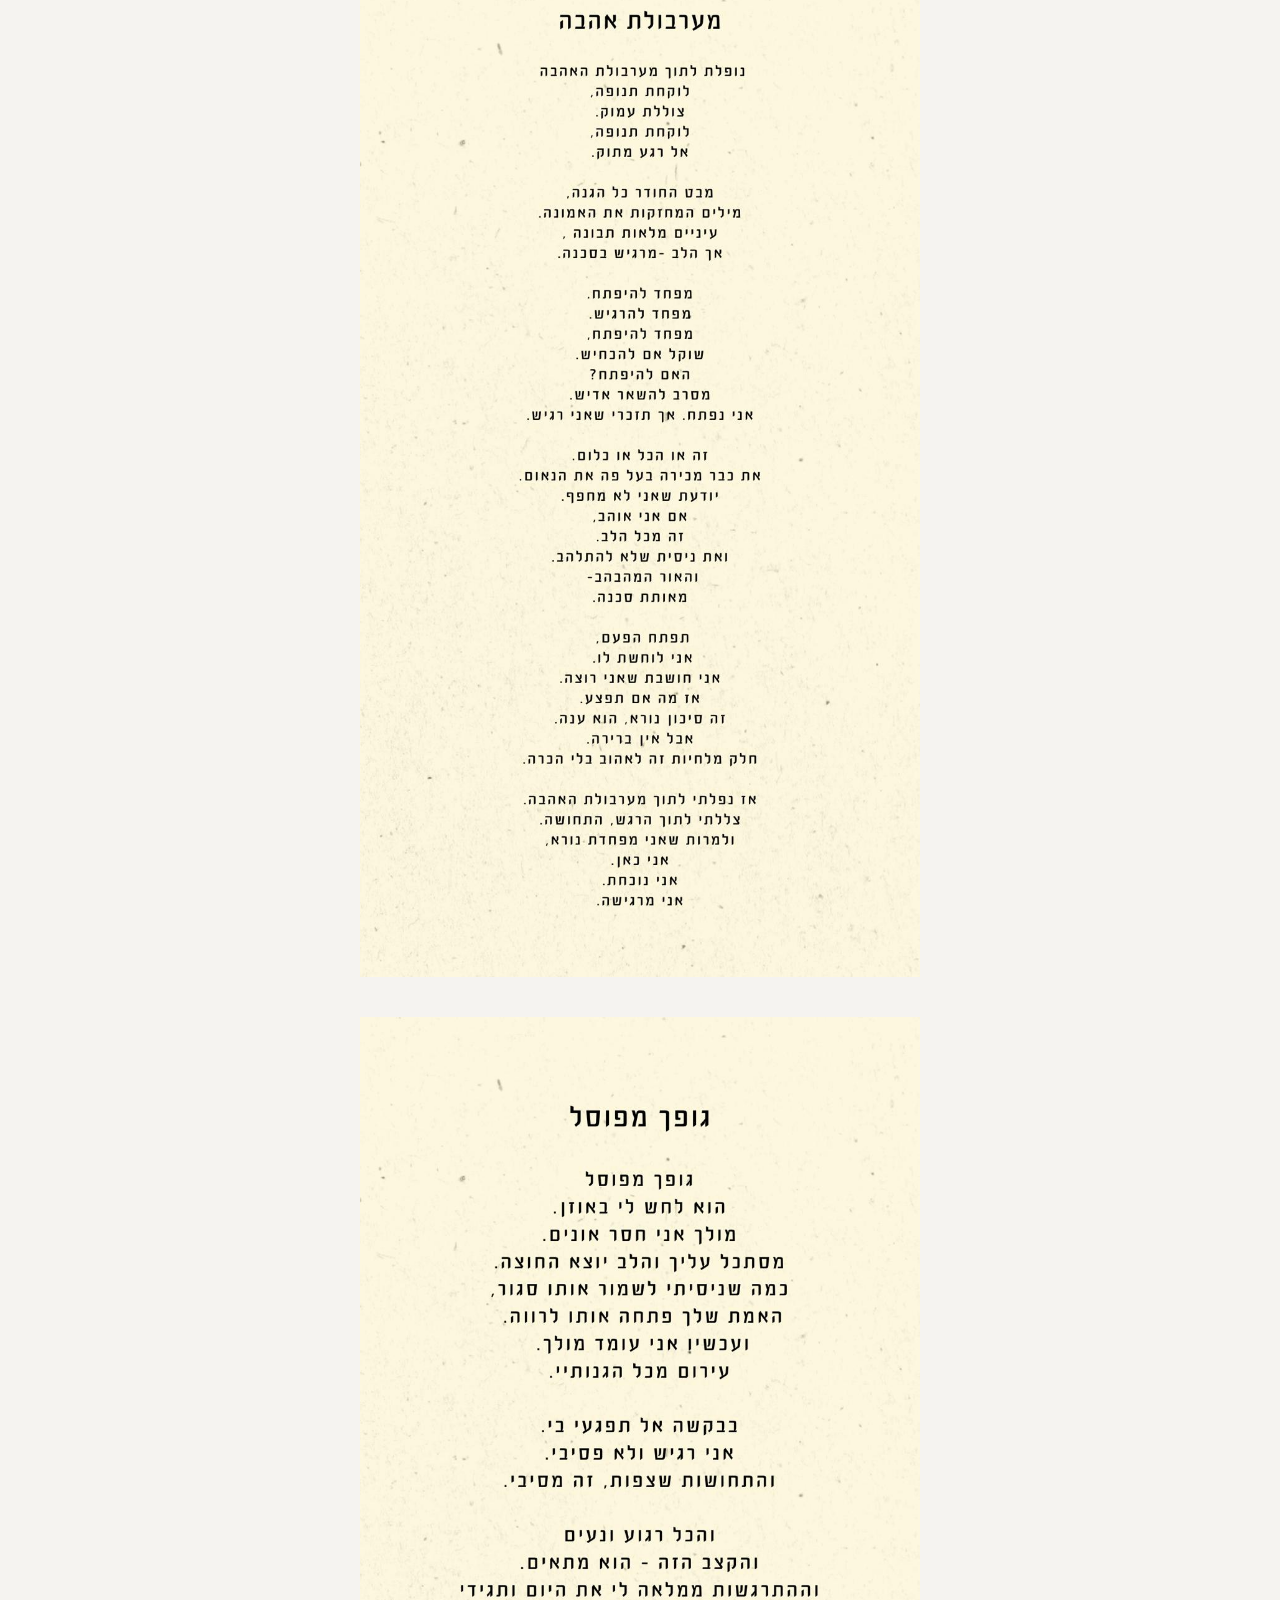
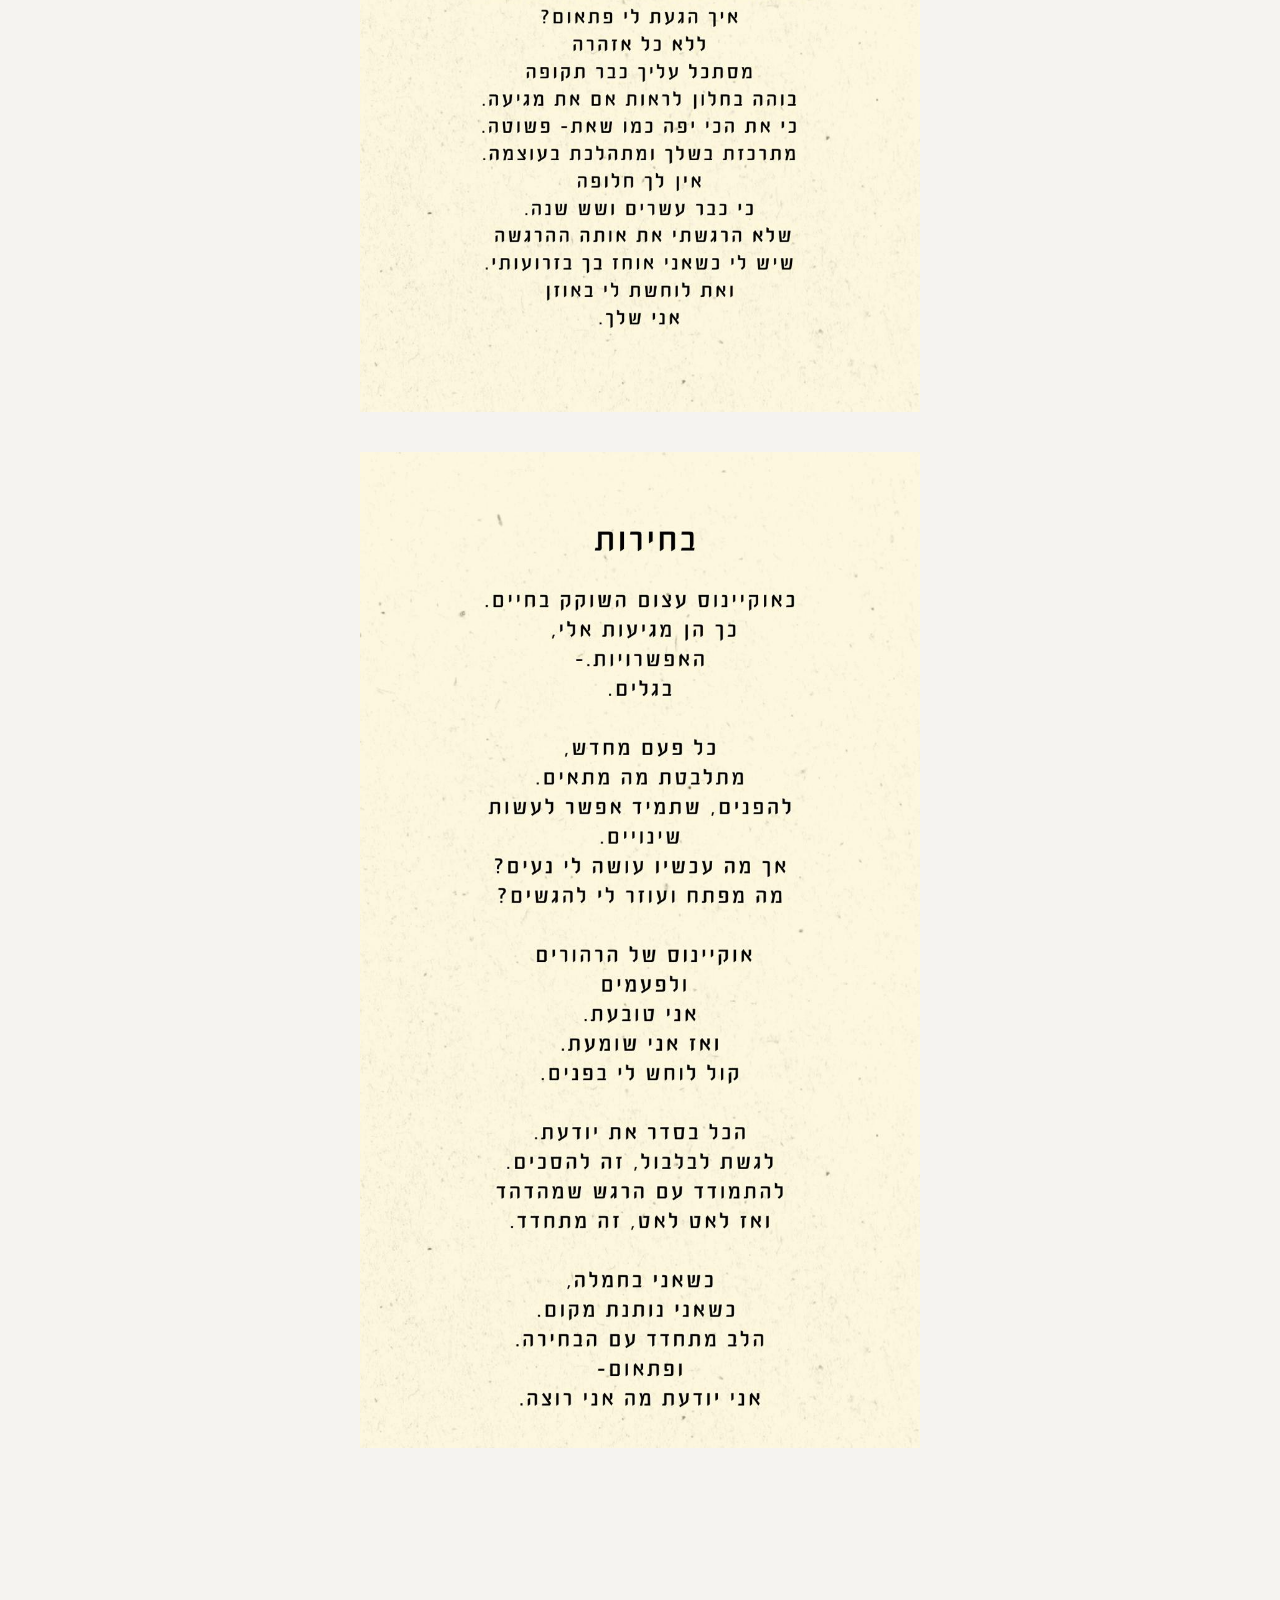
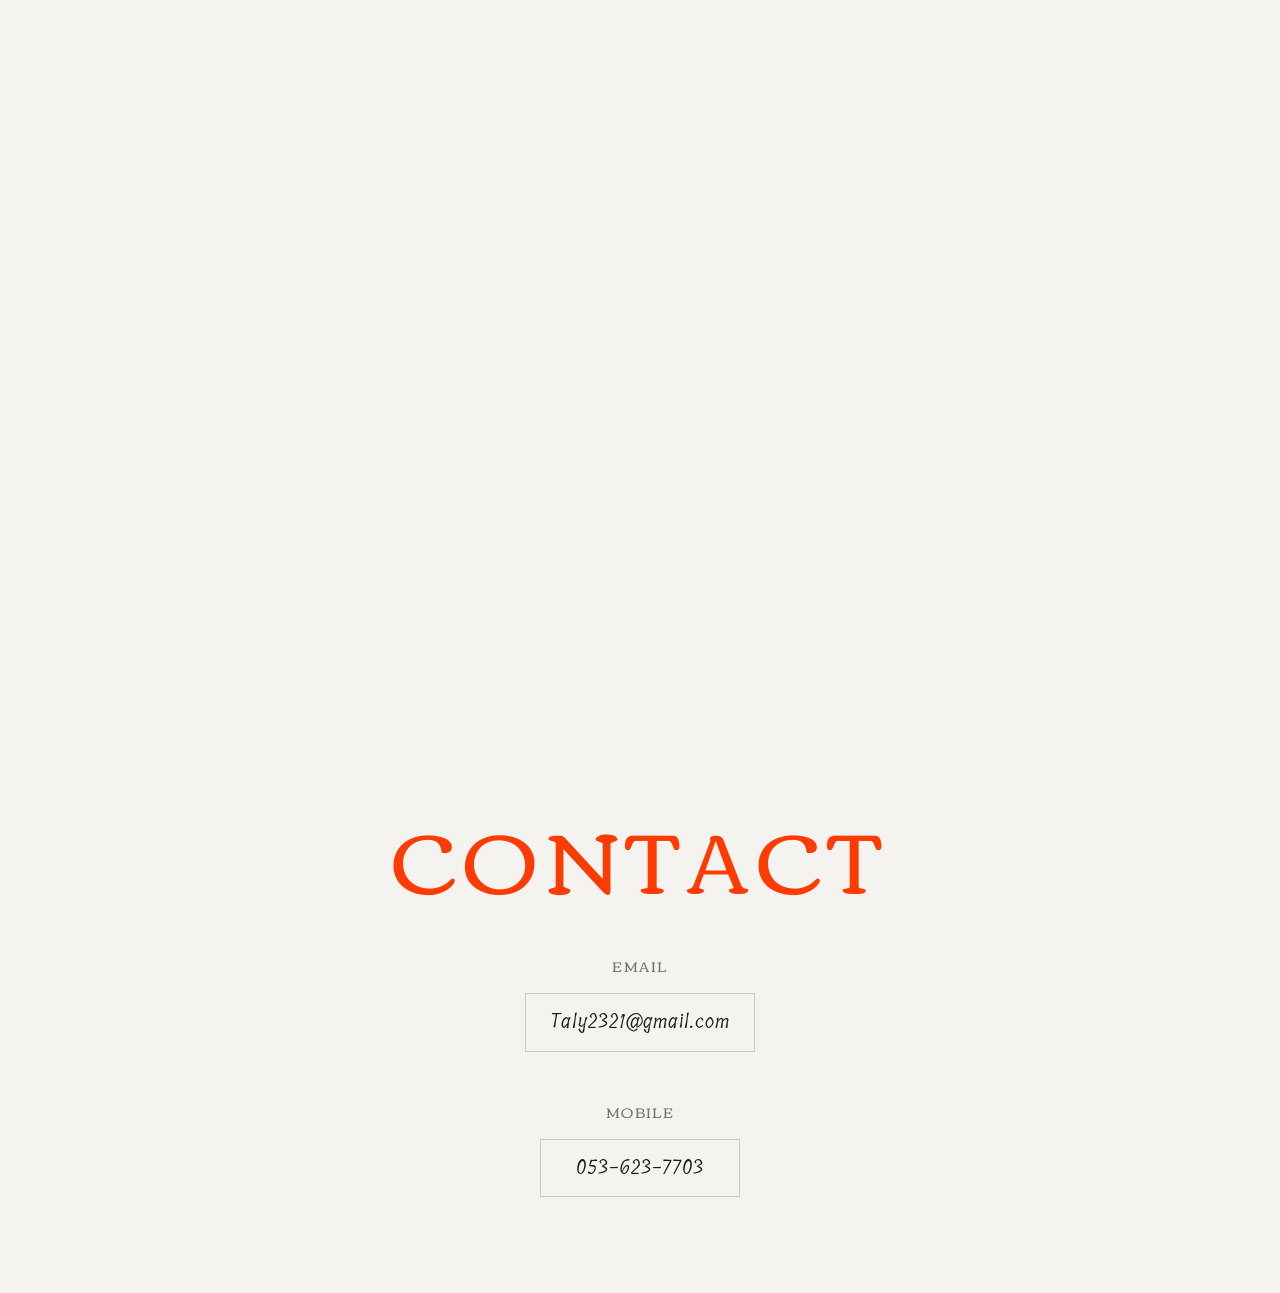
==== commit a3e8d19b: "Update music cards with new album covers and social media links" ====
--- a/index.html
+++ b/index.html
@@ -3,7 +3,7 @@
 <head>
     <meta charset="UTF-8">
     <meta name="viewport" content="width=device-width, initial-scale=1.0">
-    <title>freddy piza - Official Website</title>
+    <title>Tal Mekler- Official Website</title>
     <!-- Updated title for automatic deployment test -->
     <link rel="stylesheet" href="styles.css">
     <link rel="preconnect" href="https://fonts.googleapis.com">
@@ -54,7 +54,7 @@
         }
         /* Ensure hero image is always visible */
         .hero-section {
-            height: 150vh;
+            height: 80vh;
             position: relative;
             overflow: hidden;
         }
@@ -74,23 +74,14 @@
                 <h1 class="artist-name">TAL MEKLER</h1>
             </div>
             <div class="nav-right">
-                <a href="#" class="social-icon">
+                <a href="https://open.spotify.com/artist/4taRBhsOFqIZwsGKAkVPlY?si=C4DENzBHRT-CehIWnsbt5g" target="_blank" class="social-icon">
+                    <img src="https://cdn.prod.website-files.com/65c639f68821fe3493c0df19/65c6677fddd641520764af61_spotify_icon.svg" alt="Spotify">
+                </a>
+                <a href="https://www.instagram.com/this_is_talm/" target="_blank" class="social-icon">
                     <img src="https://cdn.prod.website-files.com/65c639f68821fe3493c0df19/65c6679f077d747b90c12fae_instagram_icon.svg" alt="Instagram">
                 </a>
-                <a href="#" class="social-icon">
-                    <img src="https://cdn.prod.website-files.com/65c639f68821fe3493c0df19/65c6677b2229a32dd13d156b_twitter_icon.svg" alt="Twitter">
-                </a>
-                <a href="#" class="social-icon">
-                    <img src="https://cdn.prod.website-files.com/65c639f68821fe3493c0df19/65c6675044930d0d61b9eba4_facebook_icon.svg" alt="Facebook">
-                </a>
-                <a href="#" class="social-icon">
-                    <img src="https://cdn.prod.website-files.com/65c639f68821fe3493c0df19/65c6677fddd641520764af61_spotify_icon.svg" alt="Spotify">
-                </a>
-                <a href="#" class="social-icon">
-                    <img src="https://cdn.prod.website-files.com/65c639f68821fe3493c0df19/65c6677bf9d5255453602b91_itunes_icon.svg" alt="Apple Music">
-                </a>
-                <a href="#" class="social-icon">
-                    <img src="https://cdn.prod.website-files.com/65cc7f2409715875dcc1045e_youtube_icon.svg" alt="YouTube">
+                <a href="https://www.instagram.com/this_is_talm/" target="_blank" class="social-icon">
+                    <img src="https://cdn.prod.website-files.com/65c639f68821fe3493c0df19/65c6677fddd641520764af61_youtube_icon.svg" alt="YouTube">
                 </a>
             </div>
         </div>
@@ -112,6 +103,19 @@
             <a href="#about" class="mobile-nav-link">ABOUT</a>
             <a href="#poems" class="mobile-nav-link">POEMS</a>
             <a href="#contact" class="mobile-nav-link">CONTACT</a>
+            
+            <!-- Mobile Social Media Icons -->
+            <div class="mobile-social-icons">
+                <a href="https://open.spotify.com/artist/4taRBhsOFqIZwsGKAkVPlY?si=C4DENzBHRT-CehIWnsbt5g" target="_blank" class="mobile-social-icon">
+                    <img src="https://cdn.prod.website-files.com/65c639f68821fe3493c0df19/65c6677fddd641520764af61_spotify_icon.svg" alt="Spotify">
+                </a>
+                <a href="https://www.instagram.com/this_is_talm/" target="_blank" class="mobile-social-icon">
+                    <img src="https://cdn.prod.website-files.com/65c639f68821fe3493c0df19/65c6679f077d747b90c12fae_instagram_icon.svg" alt="Instagram">
+                </a>
+                <a href="https://www.instagram.com/this_is_talm/" target="_blank" class="mobile-social-icon">
+                    <img src="https://cdn.prod.website-files.com/65c639f68821fe3493c0df19/65c6677fddd641520764af61_youtube_icon.svg" alt="YouTube">
+                </a>
+            </div>
         </div>
     </div>
 
@@ -163,9 +167,6 @@
             </div>
         </div>
 
-        <!-- Lior Spacer Div -->
-        <div class="lior-spacer"></div>
-
         <!-- MUSIC Section - Second -->
         <div class="music-section-wrapper">
             <div id="MUSIC" class="music-container">
@@ -176,89 +177,34 @@
                     <div role="list" class="container w-dyn-items">
                         <div role="listitem" class="card w-dyn-item" style="translate: none; rotate: none; scale: none; transform: translate(-1.244%, 1.7622%) rotate(-0.650109deg);">
                             <div class="content" style="translate: none; rotate: none; scale: none; transform: translate(0px, 0px);">
-                                <a href="https://open.spotify.com/album/5awEnPUdqgYwqsc33hPk52?si=yfVe29S4SW2D4seohRyWgQ" target="_blank" class="link-block-38 w-inline-block">
-                                    <img src="https://cdn.prod.website-files.com/62e02f1962b5dd5bf1c2ba38/681dfe84481a90cd0098d8c1_ch-blessings-web.jpg" loading="lazy" alt="" class="image-45">
+                                <a href="https://open.spotify.com/artist/4taRBhsOFqIZwsGKAkVPlY?si=C4DENzBHRT-CehIWnsbt5g" target="_blank" class="link-block-38 w-inline-block">
+                                    <img src="album covers/free cover album.png" loading="lazy" alt="Free Cover Album" class="image-45">
                                 </a>
                                 <div class="div-block-89">
-                                    <a href="https://open.spotify.com/album/5awEnPUdqgYwqsc33hPk52?si=yfVe29S4SW2D4seohRyWgQ" class="new-nav-link big music">listen <strong>→</strong></a>
+                                    <a href="https://open.spotify.com/artist/4taRBhsOFqIZwsGKAkVPlY?si=C4DENzBHRT-CehIWnsbt5g" class="new-nav-link big music">listen <strong>→</strong></a>
                                     <div class="new-nav-link date">2025</div>
                                 </div>
                             </div>
                         </div>
                         <div role="listitem" class="card w-dyn-item" style="translate: none; rotate: none; scale: none; transform: translate(3.0589%, -1.3484%) rotate(2.06635deg);">
                             <div class="content" style="translate: none; rotate: none; scale: none; transform: translate(0px, 0px);">
-                                <a href="https://open.spotify.com/album/5uRY0boZn48gDio0ASlgI0" target="_blank" class="link-block-38 w-inline-block">
-                                    <img src="https://cdn.prod.website-files.com/62e02f1962b5dd5bf1c2ba38/66b60ed0fb0e20c09609bb0e_CH-96Months-Front-web.jpg" loading="lazy" alt="" class="image-45">
+                                <a href="https://open.spotify.com/artist/4taRBhsOFqIZwsGKAkVPlY?si=C4DENzBHRT-CehIWnsbt5g" target="_blank" class="link-block-38 w-inline-block">
+                                    <img src="album covers/ipy album cover.png" loading="lazy" alt="IPY Album Cover" class="image-45">
                                 </a>
                                 <div class="div-block-89">
-                                    <a href="https://open.spotify.com/album/5uRY0boZn48gDio0ASlgI0" class="new-nav-link big music">listen <strong>→</strong></a>
+                                    <a href="https://open.spotify.com/artist/4taRBhsOFqIZwsGKAkVPlY?si=C4DENzBHRT-CehIWnsbt5g" class="new-nav-link big music">listen <strong>→</strong></a>
                                     <div class="new-nav-link date">2024</div>
                                 </div>
                             </div>
                         </div>
                         <div role="listitem" class="card w-dyn-item" style="translate: none; rotate: none; scale: none; transform: translate(3.9454%, -0.7539%) rotate(-6.5853deg);">
                             <div class="content" style="translate: none; rotate: none; scale: none; transform: translate(0px, 0px);">
-                                <a href="https://open.spotify.com/album/3VI38DDpgfFMVPrUi69V5B" target="_blank" class="link-block-38 w-inline-block">
-                                    <img src="https://cdn.prod.website-files.com/62e02f1962b5dd5bf1c2ba38/66a23d4f067ebc818bfc2ad9_lovers-past-life.jpg" loading="lazy" alt="" class="image-45">
+                                <a href="https://open.spotify.com/artist/4taRBhsOFqIZwsGKAkVPlY?si=C4DENzBHRT-CehIWnsbt5g" target="_blank" class="link-block-38 w-inline-block">
+                                    <img src="album covers/לפרוץ גבולות .png" loading="lazy" alt="Breaking Boundaries Album" class="image-45">
                                 </a>
                                 <div class="div-block-89">
-                                    <a href="https://open.spotify.com/album/3VI38DDpgfFMVPrUi69V5B" class="new-nav-link big music">listen <strong>→</strong></a>
+                                    <a href="https://open.spotify.com/artist/4taRBhsOFqIZwsGKAkVPlY?si=C4DENzBHRT-CehIWnsbt5g" class="new-nav-link big music">listen <strong>→</strong></a>
                                     <div class="new-nav-link date">2024</div>
-                                </div>
-                            </div>
-                        </div>
-                        <div role="listitem" class="card w-dyn-item" style="translate: none; rotate: none; scale: none; transform: translate(-3.1916%, 1.9677%) rotate(-2.2461deg);">
-                            <div class="content" style="translate: none; rotate: none; scale: none; transform: translate(0px, 0px);">
-                                <a href="https://open.spotify.com/album/3XDtRvXV5DR1xZfvcneG2C" target="_blank" class="link-block-38 w-inline-block">
-                                    <img src="https://cdn.prod.website-files.com/62e02f1962b5dd5bf1c2ba38/64c3c1a626d94eb6dff74bb5_CH-Desire-Art-Master.jpg" loading="lazy" alt="" class="image-45">
-                                </a>
-                                <div class="div-block-89">
-                                    <a href="https://open.spotify.com/album/3XDtRvXV5DR1xZfvcneG2C" class="new-nav-link big music">listen <strong>→</strong></a>
-                                    <div class="new-nav-link date">2023</div>
-                                </div>
-                            </div>
-                        </div>
-                        <div role="listitem" class="card w-dyn-item" style="translate: none; rotate: none; scale: none; transform: translate(3.6133%, 1.8704%) rotate(-3.48378deg);">
-                            <div class="content" style="translate: none; rotate: none; scale: none; transform: translate(0px, 0px);">
-                                <a href="https://open.spotify.com/album/22UyygZceCIfoE0RhENgKx?referral=labelaffiliate&utm_source=1011lwCJzWy4&utm_medium=Sony_SonyMusicUK&utm_campaign=labelaffiliate" target="_blank" class="link-block-38 w-inline-block">
-                                    <img src="https://cdn.prod.website-files.com/62e02f1962b5dd5bf1c2ba38/640a94156a37cb39fc084686_CH-Miracle-Art-Website.jpg" loading="lazy" alt="" class="image-45">
-                                </a>
-                                <div class="div-block-89">
-                                    <a href="https://open.spotify.com/album/22UyygZceCIfoE0RhENgKx?referral=labelaffiliate&utm_source=1011lwCJzWy4&utm_medium=Sony_SonyMusicUK&utm_campaign=labelaffiliate" class="new-nav-link big music">listen <strong>→</strong></a>
-                                    <div class="new-nav-link date">2023</div>
-                                </div>
-                            </div>
-                        </div>
-                        <div role="listitem" class="card w-dyn-item" style="translate: none; rotate: none; scale: none; transform: translate(-2.6412%, -3.9468%) rotate(-6.68936deg);">
-                            <div class="content" style="translate: none; rotate: none; scale: none; transform: translate(0px, 0px);">
-                                <a href="https://linkfire.prf.hn/click/camref:1100lpG3g/pubref:Calvin+Harris%3BCalvinHarris.lnk.to%2FFWBV2%3B8f7439d4ab8691a738017bd5554865b2/sportifyurl:http%3A%2F%2Fopen.spotify.com%2Falbum%2F49DV9eFp2xTdtO7veew5xS/destination:http%3A%2F%2Fopen.spotify.com%2Falbum%2F49DV9eFp2xTdtO7veew5xS" target="_blank" class="link-block-38 w-inline-block">
-                                    <img src="https://cdn.prod.website-files.com/62e02f1962b5dd5bf1c2ba38/62ed4a4010b38564596c2885_FWB2.png" loading="lazy" alt="" class="image-45">
-                                </a>
-                                <div class="div-block-89">
-                                    <a href="https://linkfire.prf.hn/click/camref:1100lpG3g/pubref:Calvin+Harris%3BCalvinHarris.lnk.to%2FFWBV2%3B8f7439d4ab8691a738017bd5554865b2/sportifyurl:http%3A%2F%2Fopen.spotify.com%2Falbum%2F49DV9eFp2xTdtO7veew5xS/destination:http%3A%2F%2Fopen.spotify.com%2Falbum%2F49DV9eFp2xTdtO7veew5xS" class="new-nav-link big music">listen <strong>→</strong></a>
-                                    <div class="new-nav-link date">2022</div>
-                                </div>
-                            </div>
-                        </div>
-                        <div role="listitem" class="card w-dyn-item" style="translate: none; rotate: none; scale: none; transform: translate(2.3799%, -2.7872%) rotate(5.262deg);">
-                            <div class="content" style="translate: none; rotate: none; scale: none; transform: translate(0px, 0px);">
-                                <a href="https://linkfire.prf.hn/click/camref:1011lkZcx/pubref:Calvin+Harris%3BCalvinHarris.lnk.to%2FObsessed%3B1f7eaec7dce02aeafb8aba5a57ffcdf4/sportifyurl:http%3A%2F%2Fopen.spotify.com%2Ftrack%2F0b5CzUhyShYuDdtW5J4wm2/destination:http%3A%2F%2Fopen.spotify.com%2Ftrack%2F0b5CzUhyShYuDdtW5J4wm2" target="_blank" class="link-block-38 w-inline-block">
-                                    <img src="https://cdn.prod.website-files.com/62e02f1962b5dd5bf1c2ba38/62ed4a4010b38564596c2885_FWB2.png" loading="lazy" alt="" class="image-45">
-                                </a>
-                                <div class="div-block-89">
-                                    <a href="https://linkfire.prf.hn/click/camref:1011lkZcx/pubref:Calvin+Harris%3BCalvinHarris.lnk.to%2FObsessed%3B1f7eaec7dce02aeafb8aba5a57ffcdf4/sportifyurl:http%3A%2F%2Fopen.spotify.com%2Ftrack%2F0b5CzUhyShYuDdtW5J4wm2/destination:http%3A%2F%2Fopen.spotify.com%2Ftrack%2F0b5CzUhyShYuDdtW5J4wm2" class="new-nav-link big music">listen <strong>→</strong></a>
-                                    <div class="new-nav-link date">2022</div>
-                                </div>
-                            </div>
-                        </div>
-                        <div role="listitem" class="card w-dyn-item" style="translate: none; rotate: none; scale: none; transform: translate(1.8457%, 0.3532%) rotate(-7.33604deg);">
-                            <div class="content" style="translate: none; rotate: none; scale: none; transform: translate(0px, 0px);">
-                                <a href="https://linkfire.prf.hn/click/camref:1100lpG3g/pubref:Normani%3BCalvinHarris.lnk.to%2FNewToYou%3B3f234c822caa4415ad546960d3e085d3/sportifyurl:https%3A%2F%2Fopen.spotify.com%2Ftrack%2F22PTmk4mzAVi92WiQPAcFp%3Fsi%3DG1DJsu7oRHONfrETUL8u0g/destination:https%3A%2F%2Fopen.spotify.com%2Ftrack%2F22PTmk4mzAVi92WiQPAcFp%3Fsi%3DG1DJsu7oRHONfrETUL8u0g" target="_blank" class="link-block-38 w-inline-block">
-                                    <img src="https://cdn.prod.website-files.com/62e02f1962b5dd5bf1c2ba38/62ed47b2fce10e1b204f0068_new-to-you.jpg" loading="lazy" alt="" class="image-45">
-                                </a>
-                                <div class="div-block-89">
-                                    <a href="https://linkfire.prf.hn/click/camref:1100lpG3g/pubref:Normani%3BCalvinHarris.lnk.to%2FNewToYou%3B3f234c822caa4415ad546960d3e085d3/sportifyurl:https%3A%2F%2Fopen.spotify.com%2Ftrack%2F22PTmk4mzAVi92WiQPAcFp%3Fsi%3DG1DJsu7oRHONfrETUL8u0g/destination:https%3A%2F%2Fopen.spotify.com%2Ftrack%2F22PTmk4mzAVi92WiQPAcFp%3Fsi%3DG1DJsu7oRHONfrETUL8u0g" class="new-nav-link big music">listen <strong>→</strong></a>
-                                    <div class="new-nav-link date">2022</div>
                                 </div>
                             </div>
                         </div>
@@ -347,38 +293,18 @@
             <div class="mobile-music-grid">
                 
                 <div class="mobile-music-card">
-                    <a href="https://open.spotify.com/album/5uRY0boZn48gDio0ASlgI0" target="_blank">
-                        <img src="https://cdn.prod.website-files.com/62e02f1962b5dd5bf1c2ba38/66b60ed0fb0e20c09609bb0e_CH-96Months-Front-web.jpg" alt="96 Months Album">
+                    <a href="https://open.spotify.com/artist/4taRBhsOFqIZwsGKAkVPlY?si=C4DENzBHRT-CehIWnsbt5g" target="_blank">
+                        <img src="album covers/free cover album.png" alt="Free Cover Album">
                     </a>
                 </div>
                 <div class="mobile-music-card">
-                    <a href="https://open.spotify.com/album/3VI38DDpgfFMVPrUi69V5B" target="_blank">
-                        <img src="https://cdn.prod.website-files.com/62e02f1962b5dd5bf1c2ba38/66a23d4f067ebc818bfc2ad9_lovers-past-life.jpg" alt="Lovers Past Life Album">
+                    <a href="https://open.spotify.com/artist/4taRBhsOFqIZwsGKAkVPlY?si=C4DENzBHRT-CehIWnsbt5g" target="_blank">
+                        <img src="album covers/ipy album cover.png" alt="IPY Album Cover">
                     </a>
                 </div>
                 <div class="mobile-music-card">
-                    <a href="https://open.spotify.com/album/3XDtRvXV5DR1xZfvcneG2C" target="_blank">
-                        <img src="https://cdn.prod.website-files.com/62e02f1962b5dd5bf1c2ba38/64c3c1a626d94eb6dff74bb5_CH-Desire-Art-Master.jpg" alt="Desire Album">
-                    </a>
-                </div>
-                <div class="mobile-music-card">
-                    <a href="https://open.spotify.com/album/22UyygZceCIfoE0RhENgKx?referral=labelaffiliate&utm_source=1011lwCJzWy4&utm_medium=Sony_SonyMusicUK&utm_campaign=labelaffiliate" target="_blank">
-                        <img src="https://cdn.prod.website-files.com/62e02f1962b5dd5bf1c2ba38/640a94156a37cb39fc084686_CH-Miracle-Art-Website.jpg" alt="Miracle Album">
-                    </a>
-                </div>
-                <div class="mobile-music-card">
-                    <a href="https://linkfire.prf.hn/click/camref:1100lpG3g/pubref:Calvin+Harris%3BCalvinHarris.lnk.to%2FFWBV2%3B8f7439d4ab8691a738017bd5554865b2/sportifyurl:http%3A%2F%2Fopen.spotify.com%2Falbum%2F49DV9eFp2xTdtO7veew5xS/destination:http%3A%2F%2Fopen.spotify.com%2Falbum%2F49DV9eFp2xTdtO7veew5xS" target="_blank">
-                        <img src="https://cdn.prod.website-files.com/62e02f1962b5dd5bf1c2ba38/62ed4a4010b38564596c2885_FWB2.png" alt="FWB2 Album">
-                    </a>
-                </div>
-                <div class="mobile-music-card">
-                    <a href="https://linkfire.prf.hn/click/camref:1011lkZcx/pubref:Calvin+Harris%3BCalvinHarris.lnk.to%2FObsessed%3B1f7eaec7dce02aeafb8aba5a57ffcdf4/sportifyurl:http%3A%2F%2Fopen.spotify.com%2Ftrack%2F0b5CzUhyShYuDdtW5J4wm2/destination:http%3A%2F%2Fopen.spotify.com%2Ftrack%2F0b5CzUhyShYuDdtW5J4wm2" target="_blank">
-                        <img src="https://cdn.prod.website-files.com/62e02f1962b5dd5bf1c2ba38/62ed4a4010b38564596c2885_FWB2.png" alt="Obsessed Track">
-                    </a>
-                </div>
-                <div class="mobile-music-card">
-                    <a href="https://linkfire.prf.hn/click/camref:1100lpG3g/pubref:Normani%3BCalvinHarris.lnk.to%2FNewToYou%3B3f234c822caa4415ad546960d3e085d3/sportifyurl:https%3A%2F%2Fopen.spotify.com%2Ftrack%2F22PTmk4mzAVi92WiQPAcFp%3Fsi%3DG1DJsu7oRHONfrETUL8u0g/destination:https%3A%2F%2Fopen.spotify.com%2Ftrack%2F22PTmk4mzAVi92WiQPAcFp%3Fsi%3DG1DJsu7oRHONfrETUL8u0g" target="_blank">
-                        <img src="https://cdn.prod.website-files.com/62e02f1962b5dd5bf1c2ba38/62ed47b2fce10e1b204f0068_new-to-you.jpg" alt="New To You Track">
+                    <a href="https://open.spotify.com/artist/4taRBhsOFqIZwsGKAkVPlY?si=C4DENzBHRT-CehIWnsbt5g" target="_blank">
+                        <img src="album covers/לפרוץ גבולות .png" alt="Breaking Boundaries Album">
                     </a>
                 </div>
             </div>
@@ -429,11 +355,11 @@
             <div class="contact-info">
                 <div class="contact-item">
                     <span class="contact-label">Email</span>
-                    <a href="mailto:tal@mekler.com" class="contact-link">tal@mekler.com</a>
+                    <a href="mailto:Taly2321@gmail.com" class="contact-link">Taly2321@gmail.com</a>
                 </div>
                 <div class="contact-item">
                     <span class="contact-label">Mobile</span>
-                    <a href="tel:+972501234567" class="contact-link">+972 50 123 4567</a>
+                    <a href="tel:+972501234567" class="contact-link">053-623-7703</a>
                 </div>
             </div>
         </div>
@@ -582,22 +508,21 @@
                 const scrollTop = window.pageYOffset || document.documentElement.scrollTop;
                 const windowHeight = window.innerHeight;
                 
-                // Only apply fade effect on desktop
-                if (window.innerWidth > 768) {
-                    // Hero fade effect with very small scroll range
-                    const maxScroll = windowHeight * 0.2; // Very small scroll range
-                    const fadeProgress = Math.min(scrollTop / maxScroll, 1);
-                    const opacity = 1 - fadeProgress;
-                    const translateY = scrollTop * 0.1; // Minimal movement
-                    
-                    if (heroContent) {
-                        heroContent.style.opacity = opacity;
-                        heroContent.style.transform = `translate3d(0px, ${translateY}px, 0px) scale3d(1, 1, 1) rotateX(0deg) rotateY(0deg) rotateZ(0deg) skew(0deg, 0deg)`;
-                    }
-                    
-                    if (heroImage) {
-                        heroImage.style.opacity = opacity;
-                    }
+                // Apply fade effect on both desktop and mobile
+                // Hero fade effect with larger scroll range for more noticeable effect
+                const maxScroll = windowHeight * 0.8; // Larger scroll range for more dramatic fade
+                const fadeProgress = Math.min(scrollTop / maxScroll, 1);
+                const opacity = Math.max(0, 1 - fadeProgress); // Ensure opacity doesn't go below 0
+                const translateY = scrollTop * 0.3; // More movement for dramatic effect
+                const scale = Math.max(0.8, 1 - fadeProgress * 0.2); // Slight scale down effect
+                
+                if (heroContent) {
+                    heroContent.style.opacity = opacity;
+                    heroContent.style.transform = `translate3d(0px, ${translateY}px, 0px) scale3d(${scale}, ${scale}, 1) rotateX(0deg) rotateY(0deg) rotateZ(0deg) skew(0deg, 0deg)`;
+                }
+                
+                if (heroImage) {
+                    heroImage.style.opacity = opacity;
                 }
             });
         });
--- a/styles.css
+++ b/styles.css
@@ -155,7 +155,7 @@
 
 /* Hero Section - Compact height with alternative fade */
 .hero-section {
-    height: 60vh;
+    height: 80vh !important;
     position: relative;
     overflow: hidden;
 }
@@ -163,17 +163,17 @@
 /* Mobile: Keep compact height */
 @media (max-width: 768px) {
     .hero-section {
-        height: 50vh;
-    }
-    
-    /* Disable fade effect on mobile to make it more compact */
+        height: 70vh !important;
+    }
+    
+    /* Allow fade effect on mobile */
     .hero-content {
-        opacity: 1 !important;
-        transform: none !important;
+        opacity: 1;
+        transform: none;
     }
     
     .hero-image {
-        opacity: 1 !important;
+        opacity: 1;
     }
     
     /* Position mobile music section in normal document flow */
@@ -201,7 +201,7 @@
 
 /* Hero Image - sticky positioning keeps it in place */
 .hero-image {
-    height: 60vh;
+    height: 80vh !important;
     position: sticky;
     top: 0;
     background-image: url("./hero image/hero.svg");
@@ -223,7 +223,7 @@
 /* Mobile: Make hero image smaller */
 @media (max-width: 768px) {
     .hero-image {
-        height: 50vh;
+        height: 70vh !important;
     }
 }
 
@@ -345,6 +345,48 @@
     transform: translateY(-2px);
 }
 
+/* Mobile Social Media Icons */
+.mobile-social-icons {
+    display: flex;
+    flex-wrap: wrap;
+    justify-content: center;
+    gap: 1rem;
+    margin-top: 2rem;
+    padding-top: 2rem;
+    border-top: 1px solid rgba(255, 255, 255, 0.2);
+    width: 100%;
+}
+
+.mobile-social-icon {
+    display: flex;
+    align-items: center;
+    justify-content: center;
+    width: 50px;
+    height: 50px;
+    background: rgba(255, 255, 255, 0.1);
+    border-radius: 50%;
+    transition: all 0.3s ease;
+    border: 2px solid transparent;
+}
+
+.mobile-social-icon:hover {
+    background: rgba(255, 255, 255, 0.2);
+    border-color: #fff;
+    transform: translateY(-3px);
+    box-shadow: 0 5px 15px rgba(255, 255, 255, 0.3);
+}
+
+.mobile-social-icon img {
+    width: 24px;
+    height: 24px;
+    filter: brightness(0) invert(1);
+    transition: all 0.3s ease;
+}
+
+.mobile-social-icon:hover img {
+    transform: scale(1.1);
+}
+
 /* Hamburger Animation */
 .mobile-menu-toggle.active .hamburger span:nth-child(1) {
     transform: rotate(45deg) translate(6px, 6px);
@@ -607,7 +649,10 @@
 .mobile-carousel-image {
     width: 100%;
     height: 100%;
-    object-fit: cover;
+    object-fit: contain;
+    object-position: center;
+    max-height: 100%;
+    max-width: 100%;
     border-radius: 8px;
 }
 
@@ -1162,8 +1207,10 @@
 .carousel-image {
     width: 100%;
     height: 100%;
-    object-fit: cover;
+    object-fit: contain;
     object-position: center;
+    max-height: 100%;
+    max-width: 100%;
 }
 
 /* Carousel Dots */
@@ -1804,56 +1851,66 @@
         padding: 0 0.5rem !important;
     }
     
-    /* Mobile container - simple stacked layout */
+    .poems-section-new {
+        position: relative;
+        padding-bottom: 2rem;
+    }
+    
+    /* Mobile container - simple vertical layout */
     .sticky-cards-container-new {
         display: flex;
         flex-direction: column;
-        max-width: 100%;
-        gap: 30px;
-        margin: 30px auto;
-        align-items: center;
-        padding: 0 15px;
-        box-sizing: border-box;
+        width: 90%;
+        max-width: 400px;
+        margin: 0 auto;
+        padding: 0 20px;
+        gap: 2rem;
     }
     
     .sticky-card-new {
+        position: relative;
         width: 100%;
-        max-width: 700px;
-        margin: 0 auto;
-        box-sizing: border-box;
+        height: auto;
+        min-height: 300px;
+        border-radius: 0;
+        overflow: hidden;
         background: transparent;
-        min-height: 120px;
-        border-radius: 0;
+        box-shadow: none;
+        margin-bottom: 0;
+    }
+    
+    /* Remove all sticky positioning and z-index */
+    .sticky-card-new:nth-child(1),
+    .sticky-card-new:nth-child(2),
+    .sticky-card-new:nth-child(3),
+    .sticky-card-new:nth-child(4) {
         position: relative;
+        top: auto;
+        z-index: auto;
+    }
+    
+    /* Simple hover effect */
+    .sticky-card-new:hover {
+        transform: none;
+        box-shadow: none;
+    }
+    
+    /* Card content adjustments for mobile */
+    .card-content {
+        width: 100%;
+        height: 100%;
+        padding: 0;
         display: flex;
         align-items: center;
         justify-content: center;
-        font-family: 'system-ui', sans-serif;
-        color: #1a1a1a;
-        transition: transform 0.3s ease;
-    }
-    
-    /* Remove all sticky positioning for mobile */
-    .sticky-card-new:nth-child(1) {
-        background: transparent;
-    }
-    
-    .sticky-card-new:nth-child(2) {
-        background: transparent;
-    }
-    
-    .sticky-card-new:nth-child(3) {
-        background: transparent;
-    }
-    
-    /* Simple mobile hover effect */
-    .sticky-card-new:hover {
-        transform: scale(1.01);
+        overflow: hidden;
+        box-sizing: border-box;
+        border-radius: 0;
     }
     
     .poem-image {
         width: 100%;
-        height: 100%;
+        height: auto;
         object-fit: cover;
         border-radius: 0;
         margin: 0;
@@ -1940,7 +1997,7 @@
     background: transparent;
     border: 1px solid rgba(26, 26, 26, 0.2);
     display: inline-block;
-    font-family: 'Tilana';
+    font-family: 'Tillana', cursive;
     letter-spacing: 0.05em;
     min-width: 200px;
 }
@@ -2172,16 +2229,7 @@
     
     /* Poems section responsive - now handled by .poems-header-new and .poems-title-new */
     
-    /* Mobile poems section - simple layout */
-    .sticky-cards-container-new {
-        max-width: 100%;
-    }
-    
-    .sticky-card-new {
-        width: 90%;
-        min-height: 300px;
-        margin: 0 auto;
-    }
+    /* Mobile poems section styles already defined above */
     
     /* Mobile card layout - simple stacking */
     
@@ -2232,6 +2280,7 @@
     .contact-title {
         font-size: 2rem;
         margin-bottom: 3rem;
+        font-family: 'Corben', serif;
     }
     
     .contact-info {
@@ -2251,6 +2300,7 @@
         font-size: 1.1rem;
         padding: 0.7rem 1.2rem;
         min-width: 180px;
+        font-family: 'Tillana', cursive;
     }
 }
 
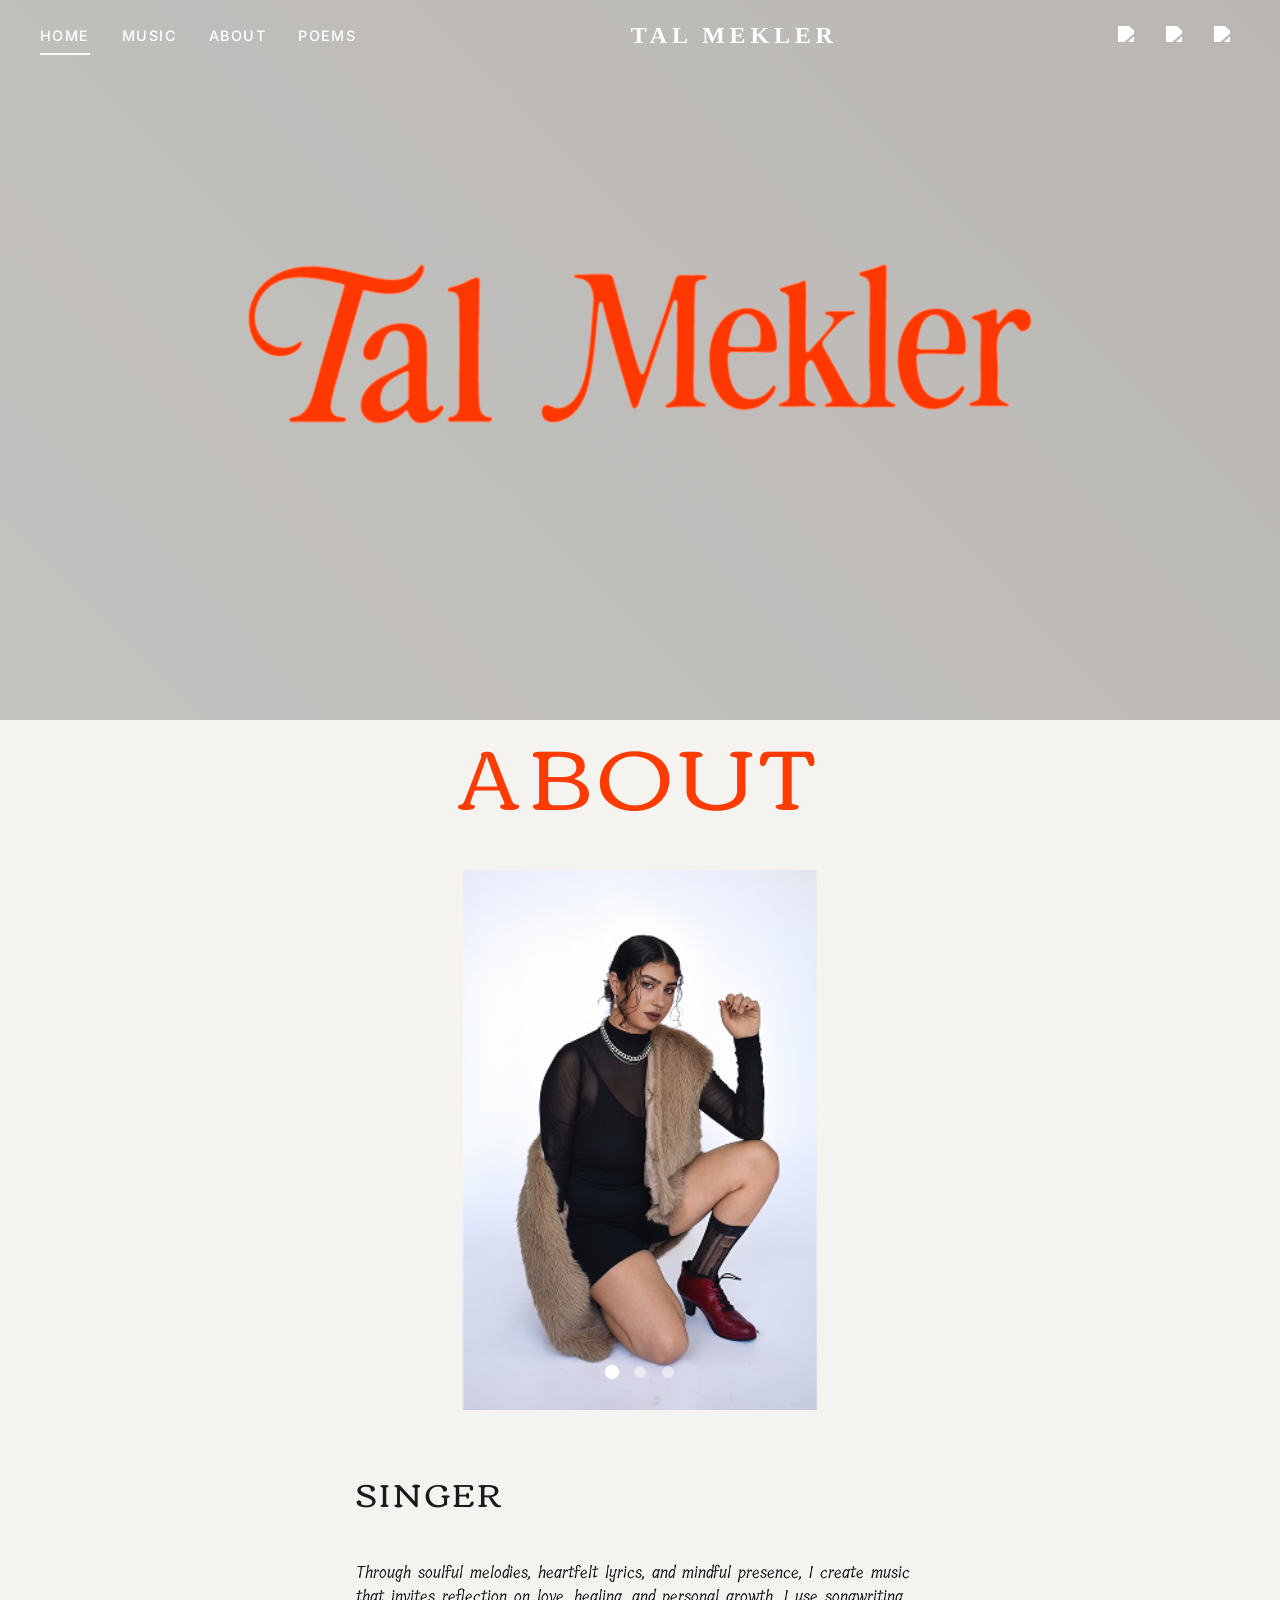
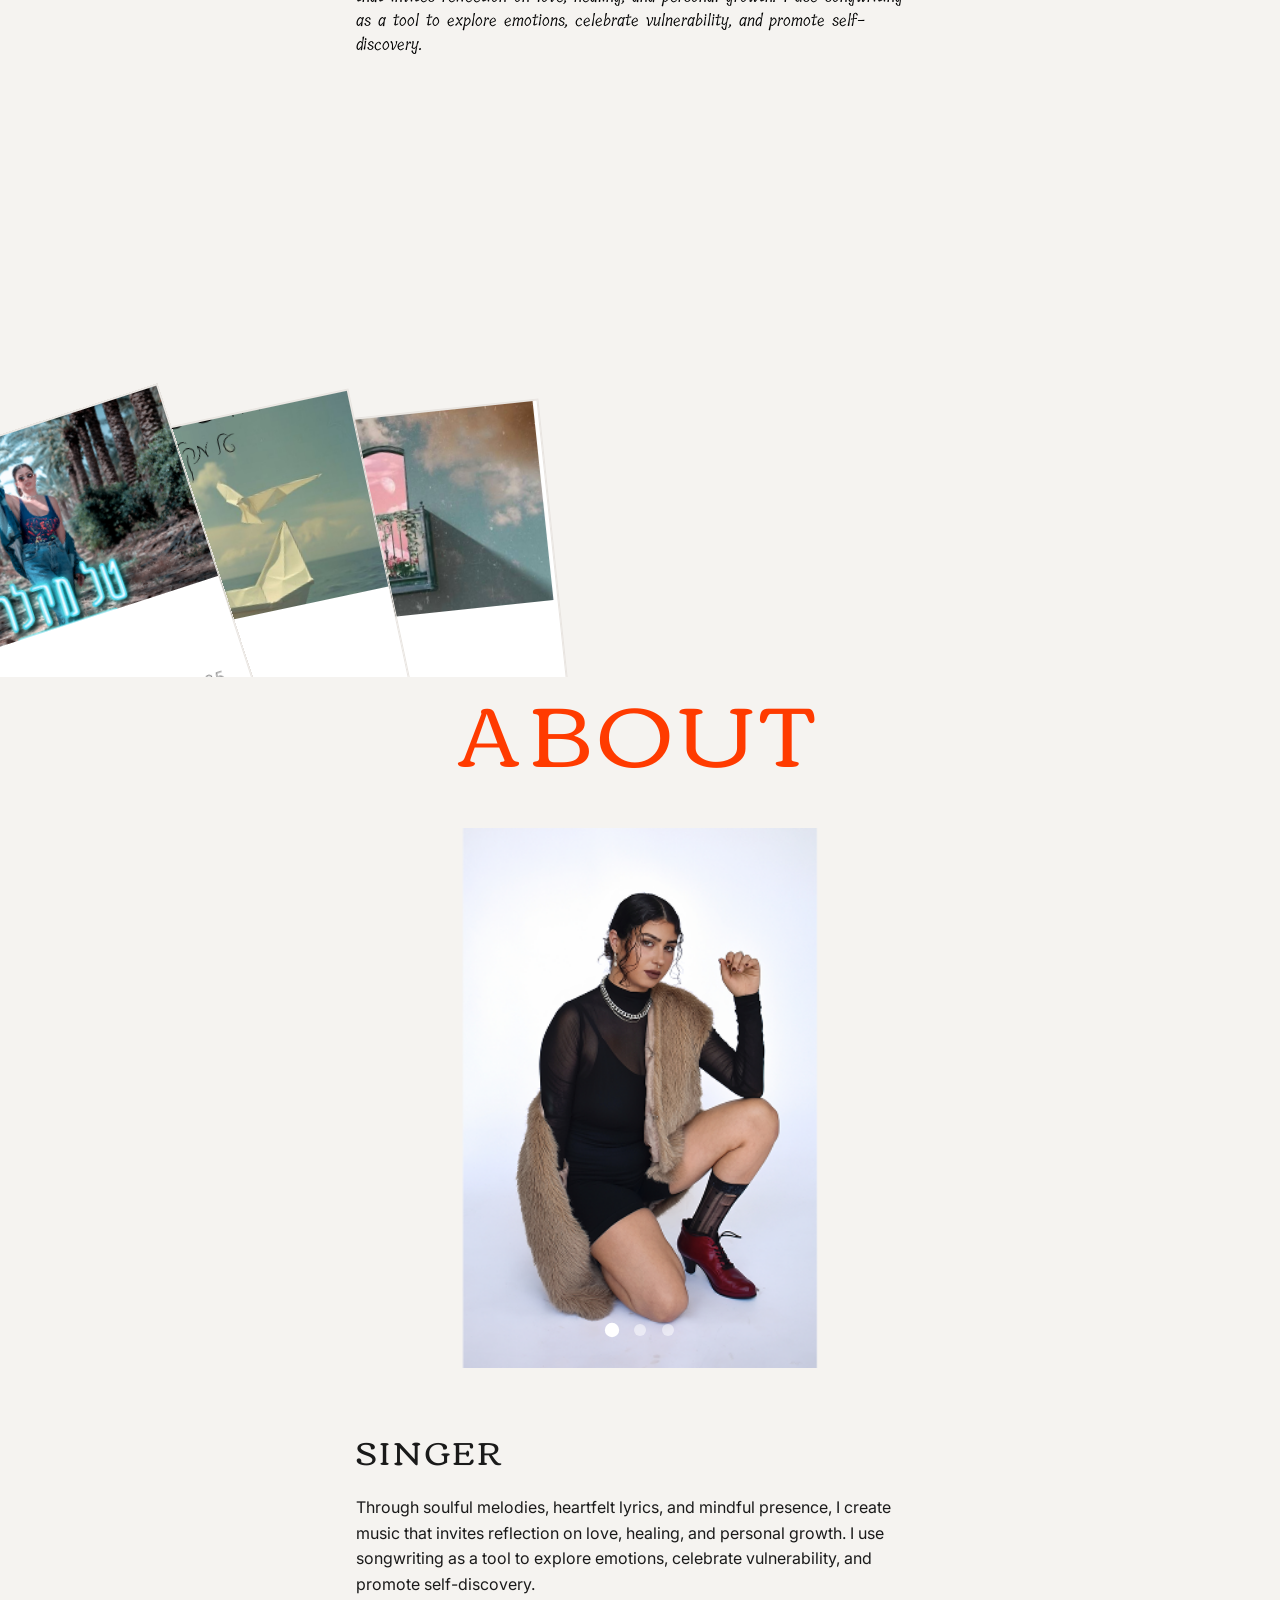
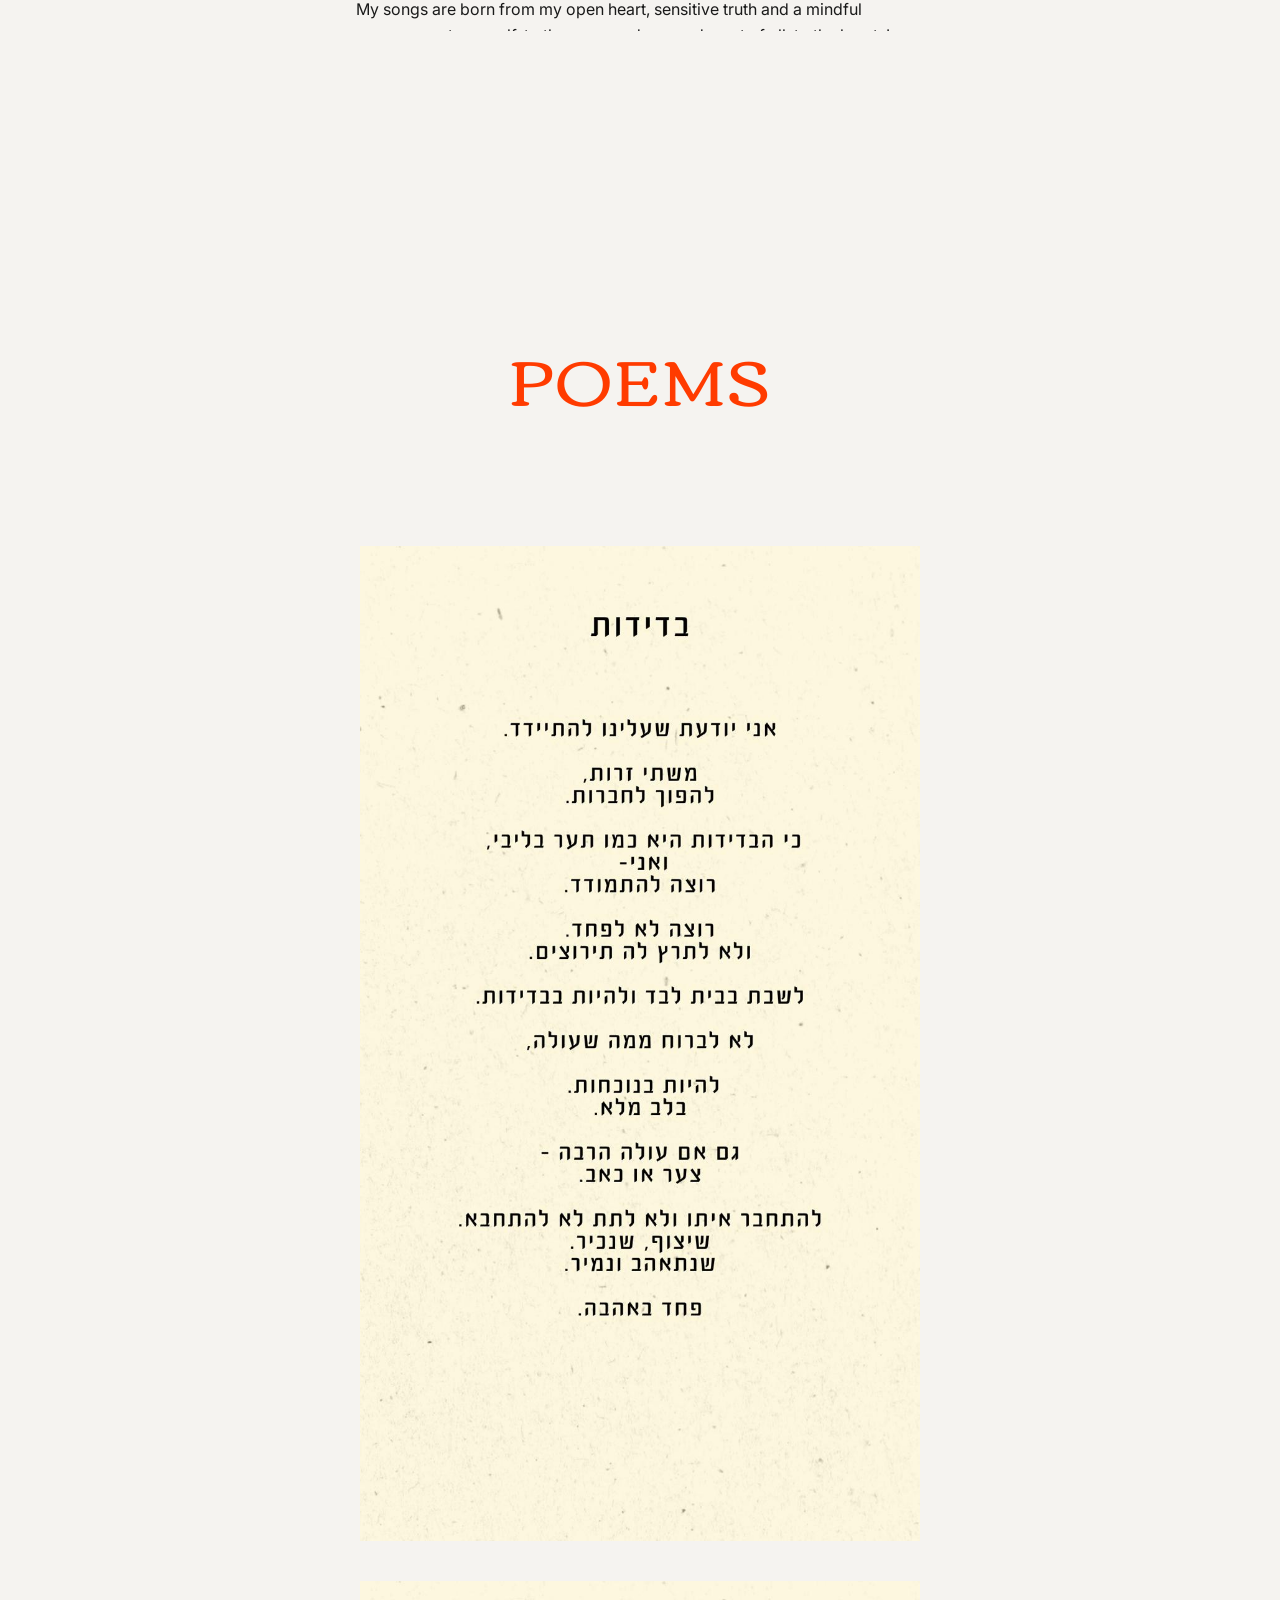
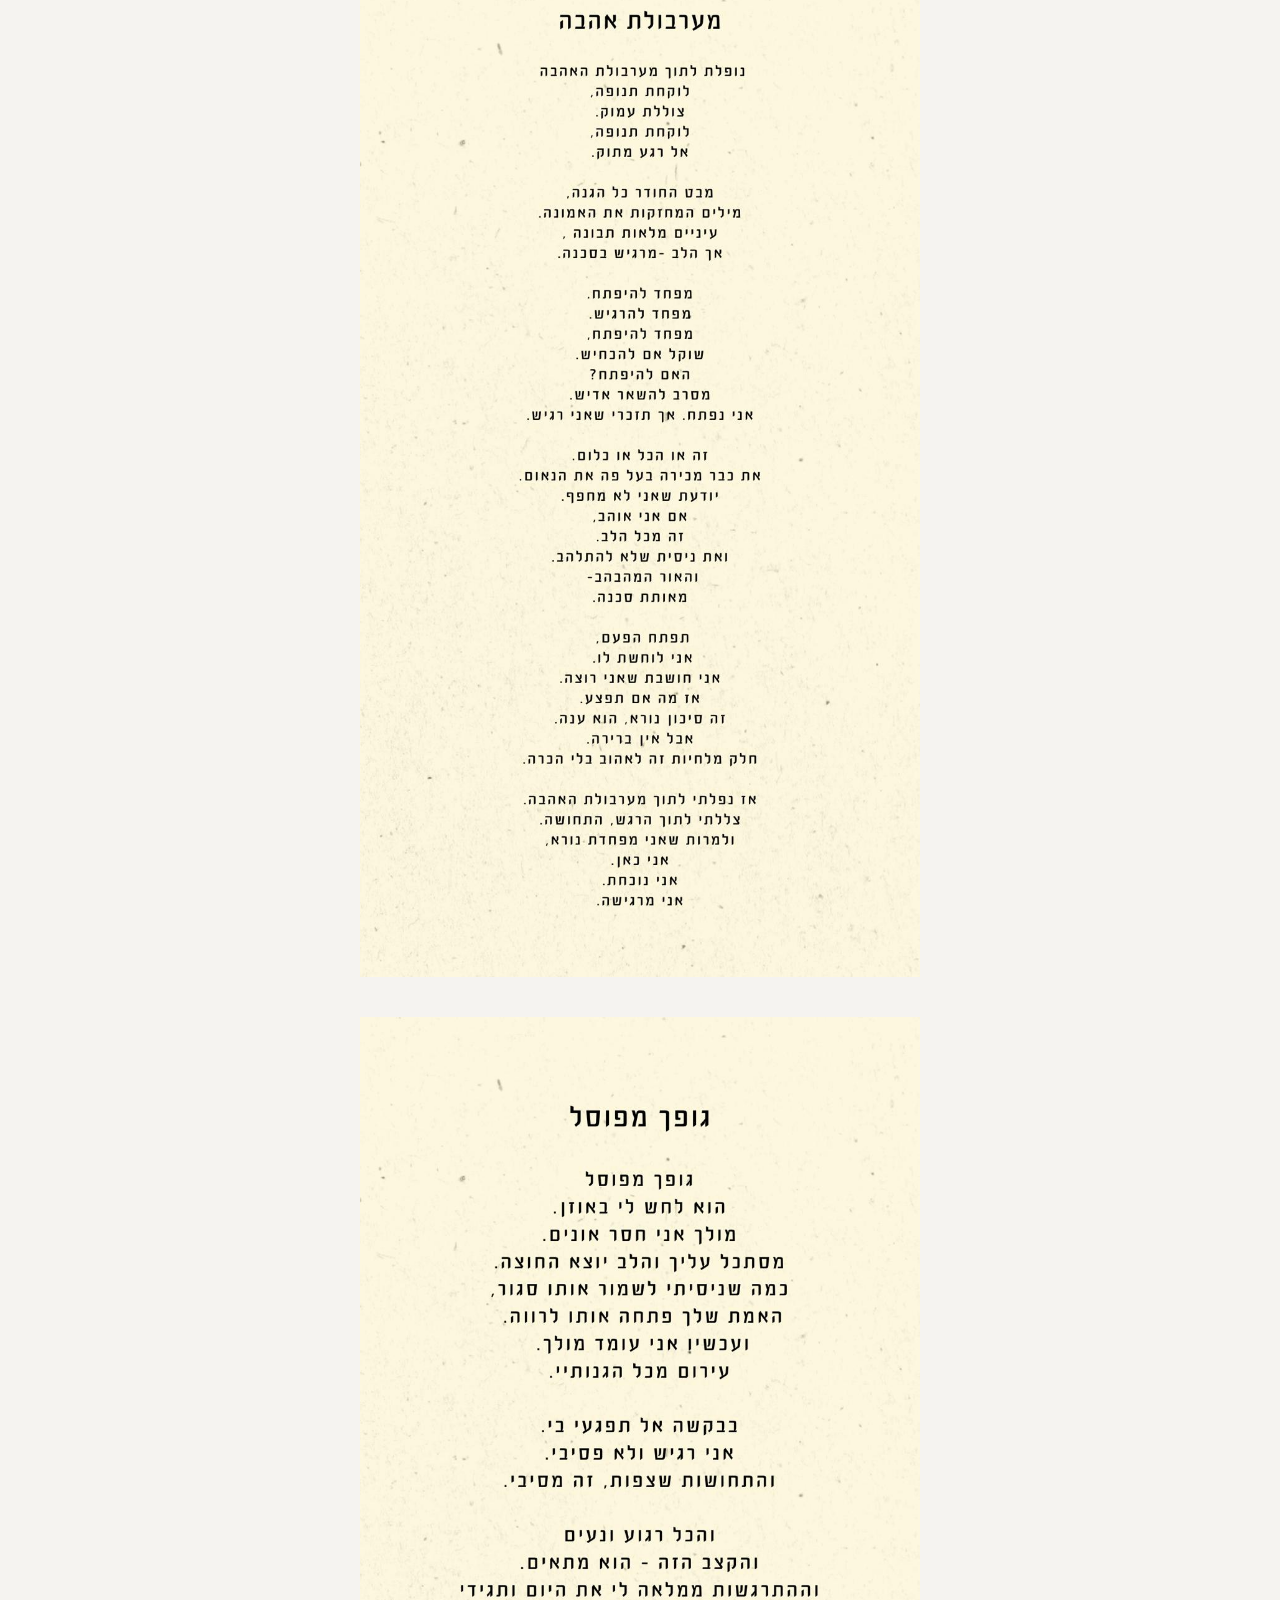
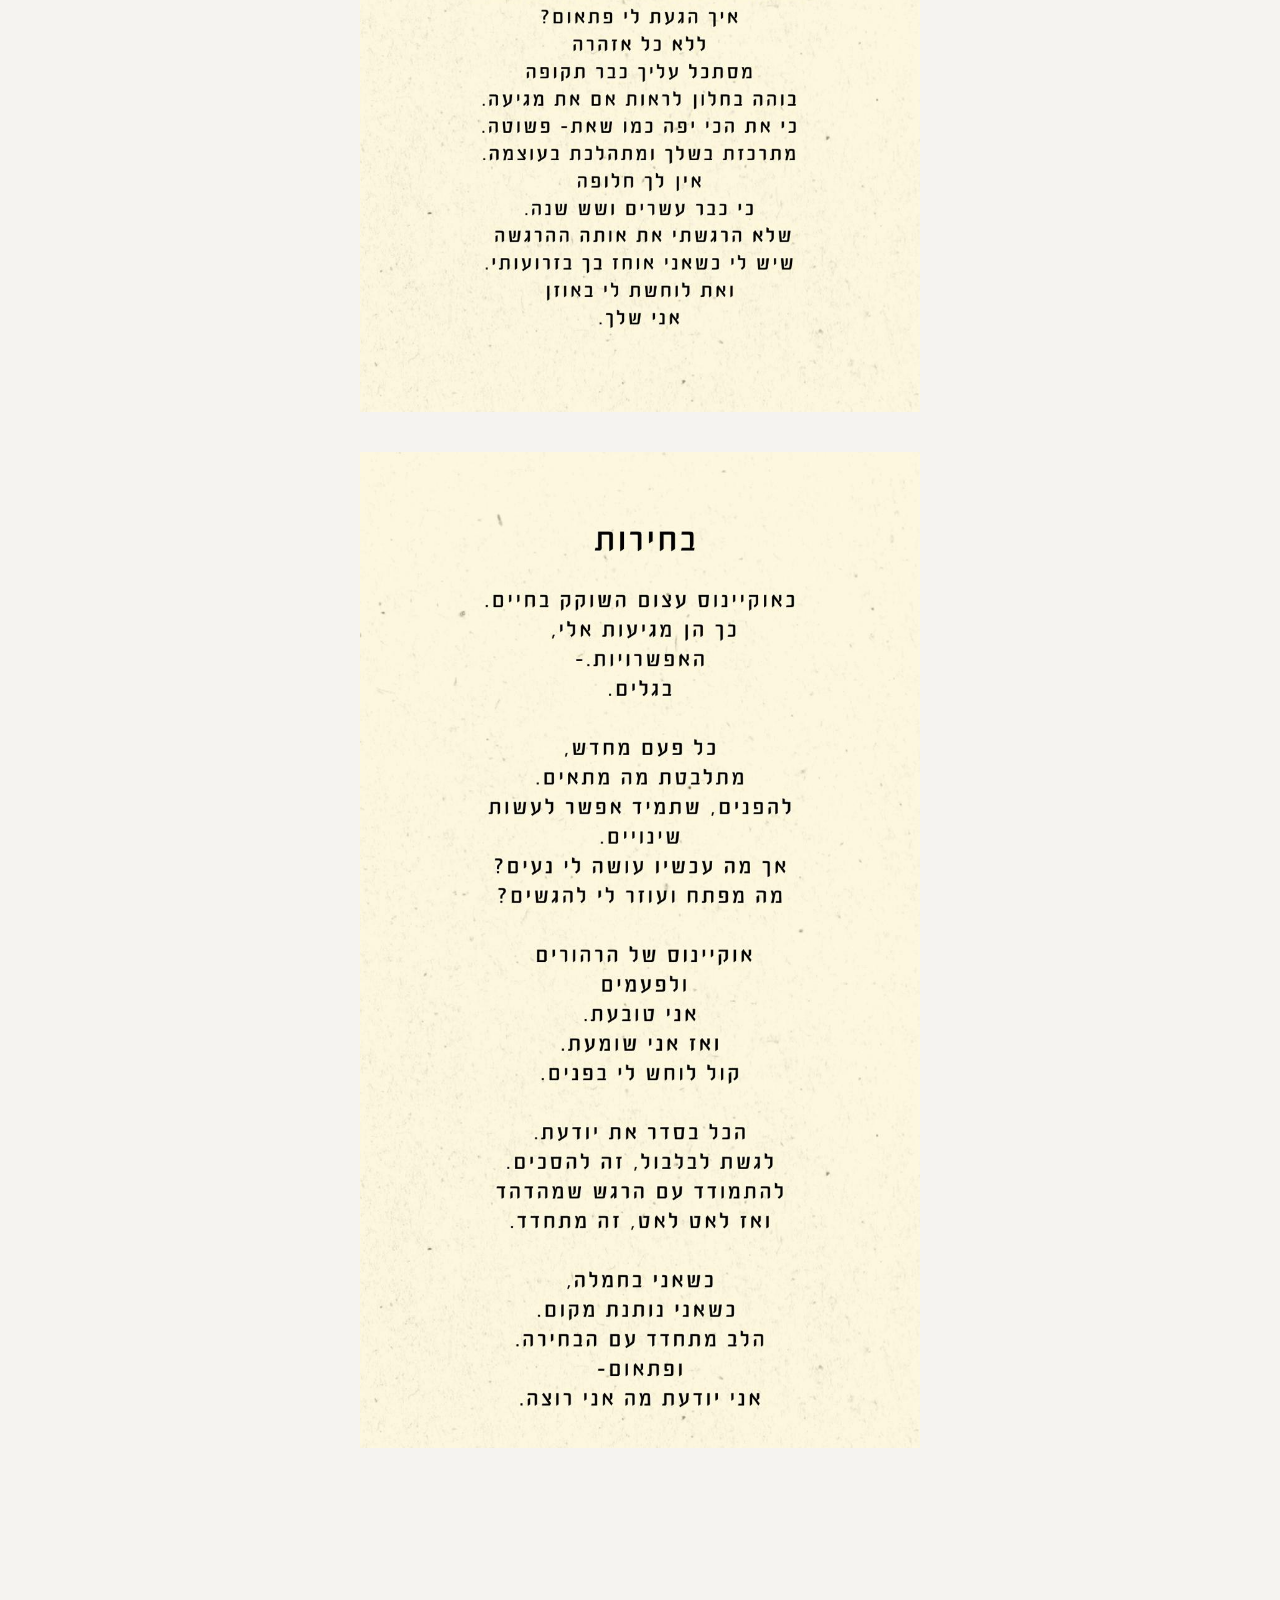
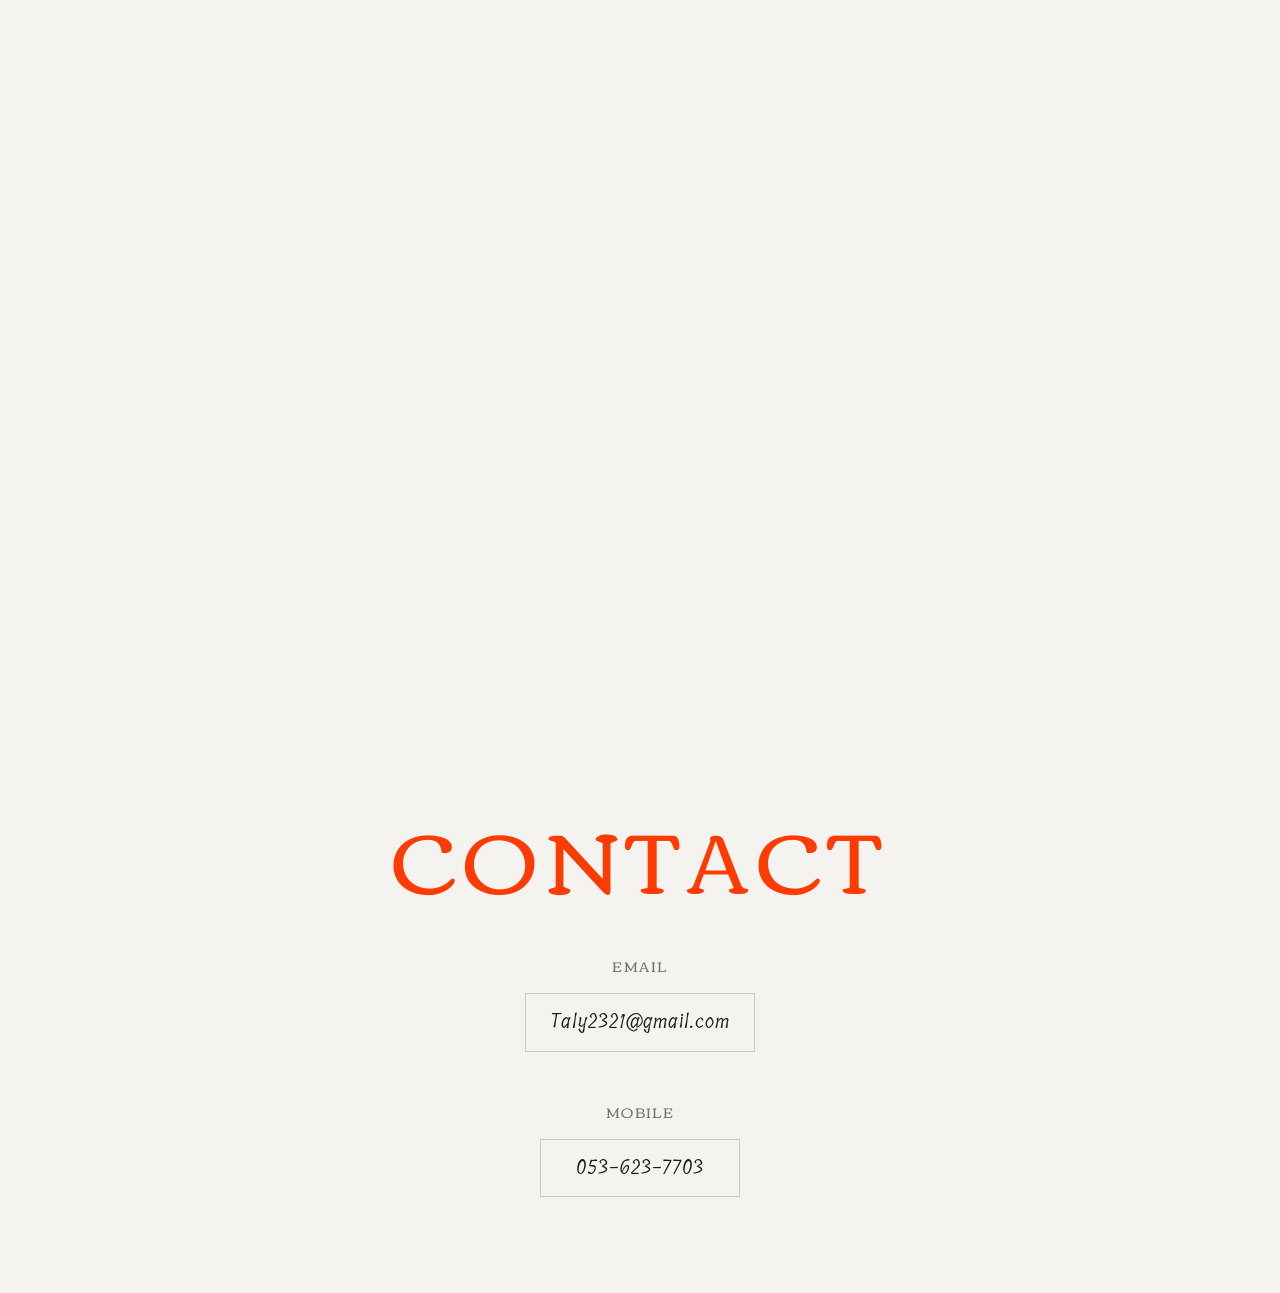
==== commit c01bdcc5: "Update music cards with new album cover images (1.JPG, 2(1).png, 3.png)" ====
--- a/index.html
+++ b/index.html
@@ -178,7 +178,7 @@
                         <div role="listitem" class="card w-dyn-item" style="translate: none; rotate: none; scale: none; transform: translate(-1.244%, 1.7622%) rotate(-0.650109deg);">
                             <div class="content" style="translate: none; rotate: none; scale: none; transform: translate(0px, 0px);">
                                 <a href="https://open.spotify.com/artist/4taRBhsOFqIZwsGKAkVPlY?si=C4DENzBHRT-CehIWnsbt5g" target="_blank" class="link-block-38 w-inline-block">
-                                    <img src="album covers/free cover album.png" loading="lazy" alt="Free Cover Album" class="image-45">
+                                    <img src="album covers/1.JPG" loading="lazy" alt="Album 1" class="image-45">
                                 </a>
                                 <div class="div-block-89">
                                     <a href="https://open.spotify.com/artist/4taRBhsOFqIZwsGKAkVPlY?si=C4DENzBHRT-CehIWnsbt5g" class="new-nav-link big music">listen <strong>→</strong></a>
@@ -189,7 +189,7 @@
                         <div role="listitem" class="card w-dyn-item" style="translate: none; rotate: none; scale: none; transform: translate(3.0589%, -1.3484%) rotate(2.06635deg);">
                             <div class="content" style="translate: none; rotate: none; scale: none; transform: translate(0px, 0px);">
                                 <a href="https://open.spotify.com/artist/4taRBhsOFqIZwsGKAkVPlY?si=C4DENzBHRT-CehIWnsbt5g" target="_blank" class="link-block-38 w-inline-block">
-                                    <img src="album covers/ipy album cover.png" loading="lazy" alt="IPY Album Cover" class="image-45">
+                                    <img src="album covers/2(1).png" loading="lazy" alt="Album 2" class="image-45">
                                 </a>
                                 <div class="div-block-89">
                                     <a href="https://open.spotify.com/artist/4taRBhsOFqIZwsGKAkVPlY?si=C4DENzBHRT-CehIWnsbt5g" class="new-nav-link big music">listen <strong>→</strong></a>
@@ -200,7 +200,7 @@
                         <div role="listitem" class="card w-dyn-item" style="translate: none; rotate: none; scale: none; transform: translate(3.9454%, -0.7539%) rotate(-6.5853deg);">
                             <div class="content" style="translate: none; rotate: none; scale: none; transform: translate(0px, 0px);">
                                 <a href="https://open.spotify.com/artist/4taRBhsOFqIZwsGKAkVPlY?si=C4DENzBHRT-CehIWnsbt5g" target="_blank" class="link-block-38 w-inline-block">
-                                    <img src="album covers/לפרוץ גבולות .png" loading="lazy" alt="Breaking Boundaries Album" class="image-45">
+                                    <img src="album covers/3.png" loading="lazy" alt="Album 3" class="image-45">
                                 </a>
                                 <div class="div-block-89">
                                     <a href="https://open.spotify.com/artist/4taRBhsOFqIZwsGKAkVPlY?si=C4DENzBHRT-CehIWnsbt5g" class="new-nav-link big music">listen <strong>→</strong></a>
@@ -294,17 +294,17 @@
                 
                 <div class="mobile-music-card">
                     <a href="https://open.spotify.com/artist/4taRBhsOFqIZwsGKAkVPlY?si=C4DENzBHRT-CehIWnsbt5g" target="_blank">
-                        <img src="album covers/free cover album.png" alt="Free Cover Album">
+                        <img src="album covers/1.JPG" alt="Album 1">
                     </a>
                 </div>
                 <div class="mobile-music-card">
                     <a href="https://open.spotify.com/artist/4taRBhsOFqIZwsGKAkVPlY?si=C4DENzBHRT-CehIWnsbt5g" target="_blank">
-                        <img src="album covers/ipy album cover.png" alt="IPY Album Cover">
+                        <img src="album covers/2(1).png" alt="Album 2">
                     </a>
                 </div>
                 <div class="mobile-music-card">
                     <a href="https://open.spotify.com/artist/4taRBhsOFqIZwsGKAkVPlY?si=C4DENzBHRT-CehIWnsbt5g" target="_blank">
-                        <img src="album covers/לפרוץ גבולות .png" alt="Breaking Boundaries Album">
+                        <img src="album covers/3.png" alt="Album 3">
                     </a>
                 </div>
             </div>
--- a/styles.css
+++ b/styles.css
@@ -160,10 +160,10 @@
     overflow: hidden;
 }
 
-/* Mobile: Keep compact height */
+/* Mobile: Full height hero */
 @media (max-width: 768px) {
     .hero-section {
-        height: 70vh !important;
+        height: 100vh !important;
     }
     
     /* Allow fade effect on mobile */
@@ -220,10 +220,10 @@
     backface-visibility: hidden;
 }
 
-/* Mobile: Make hero image smaller */
+/* Mobile: Full height hero image */
 @media (max-width: 768px) {
     .hero-image {
-        height: 70vh !important;
+        height: 100vh !important;
     }
 }
 
@@ -347,7 +347,7 @@
 
 /* Mobile Social Media Icons */
 .mobile-social-icons {
-    display: flex;
+    display: flex !important;
     flex-wrap: wrap;
     justify-content: center;
     gap: 1rem;
@@ -355,10 +355,12 @@
     padding-top: 2rem;
     border-top: 1px solid rgba(255, 255, 255, 0.2);
     width: 100%;
+    visibility: visible !important;
+    opacity: 1 !important;
 }
 
 .mobile-social-icon {
-    display: flex;
+    display: flex !important;
     align-items: center;
     justify-content: center;
     width: 50px;
@@ -367,6 +369,8 @@
     border-radius: 50%;
     transition: all 0.3s ease;
     border: 2px solid transparent;
+    visibility: visible !important;
+    opacity: 1 !important;
 }
 
 .mobile-social-icon:hover {
